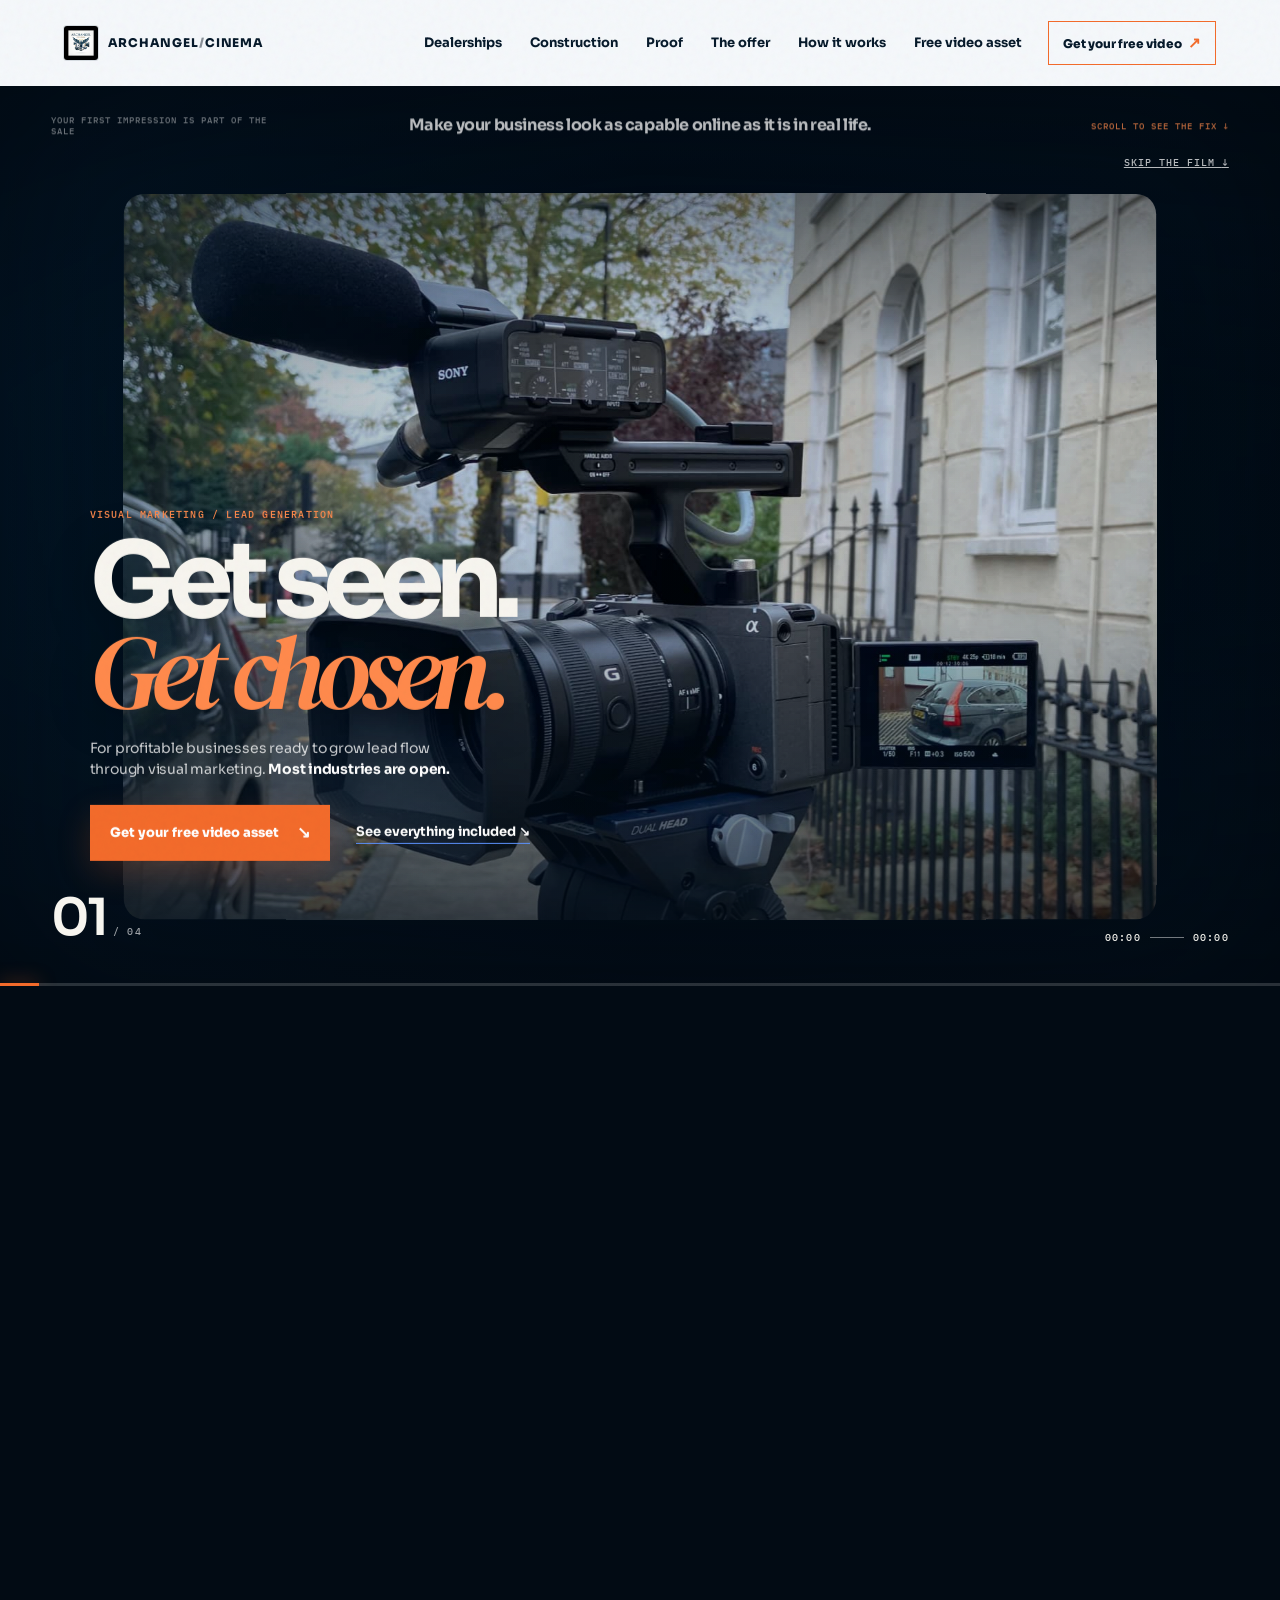
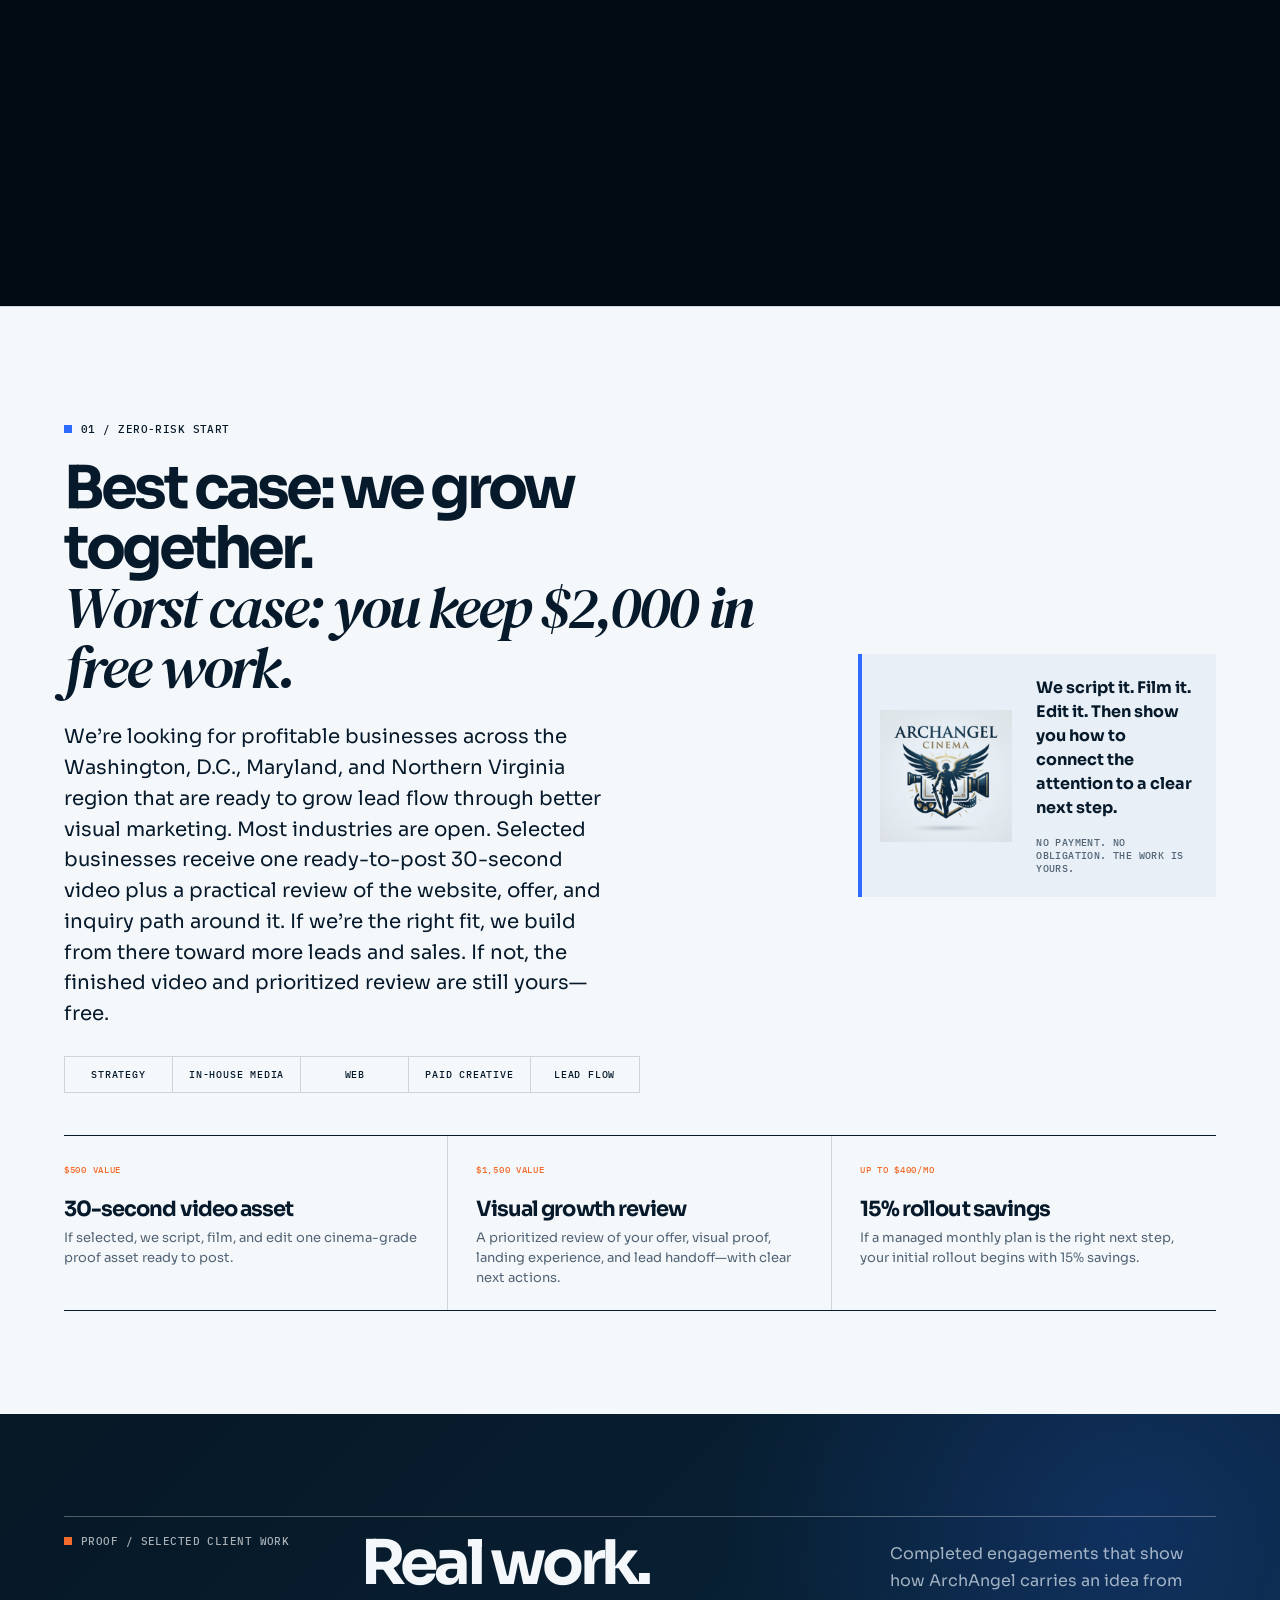
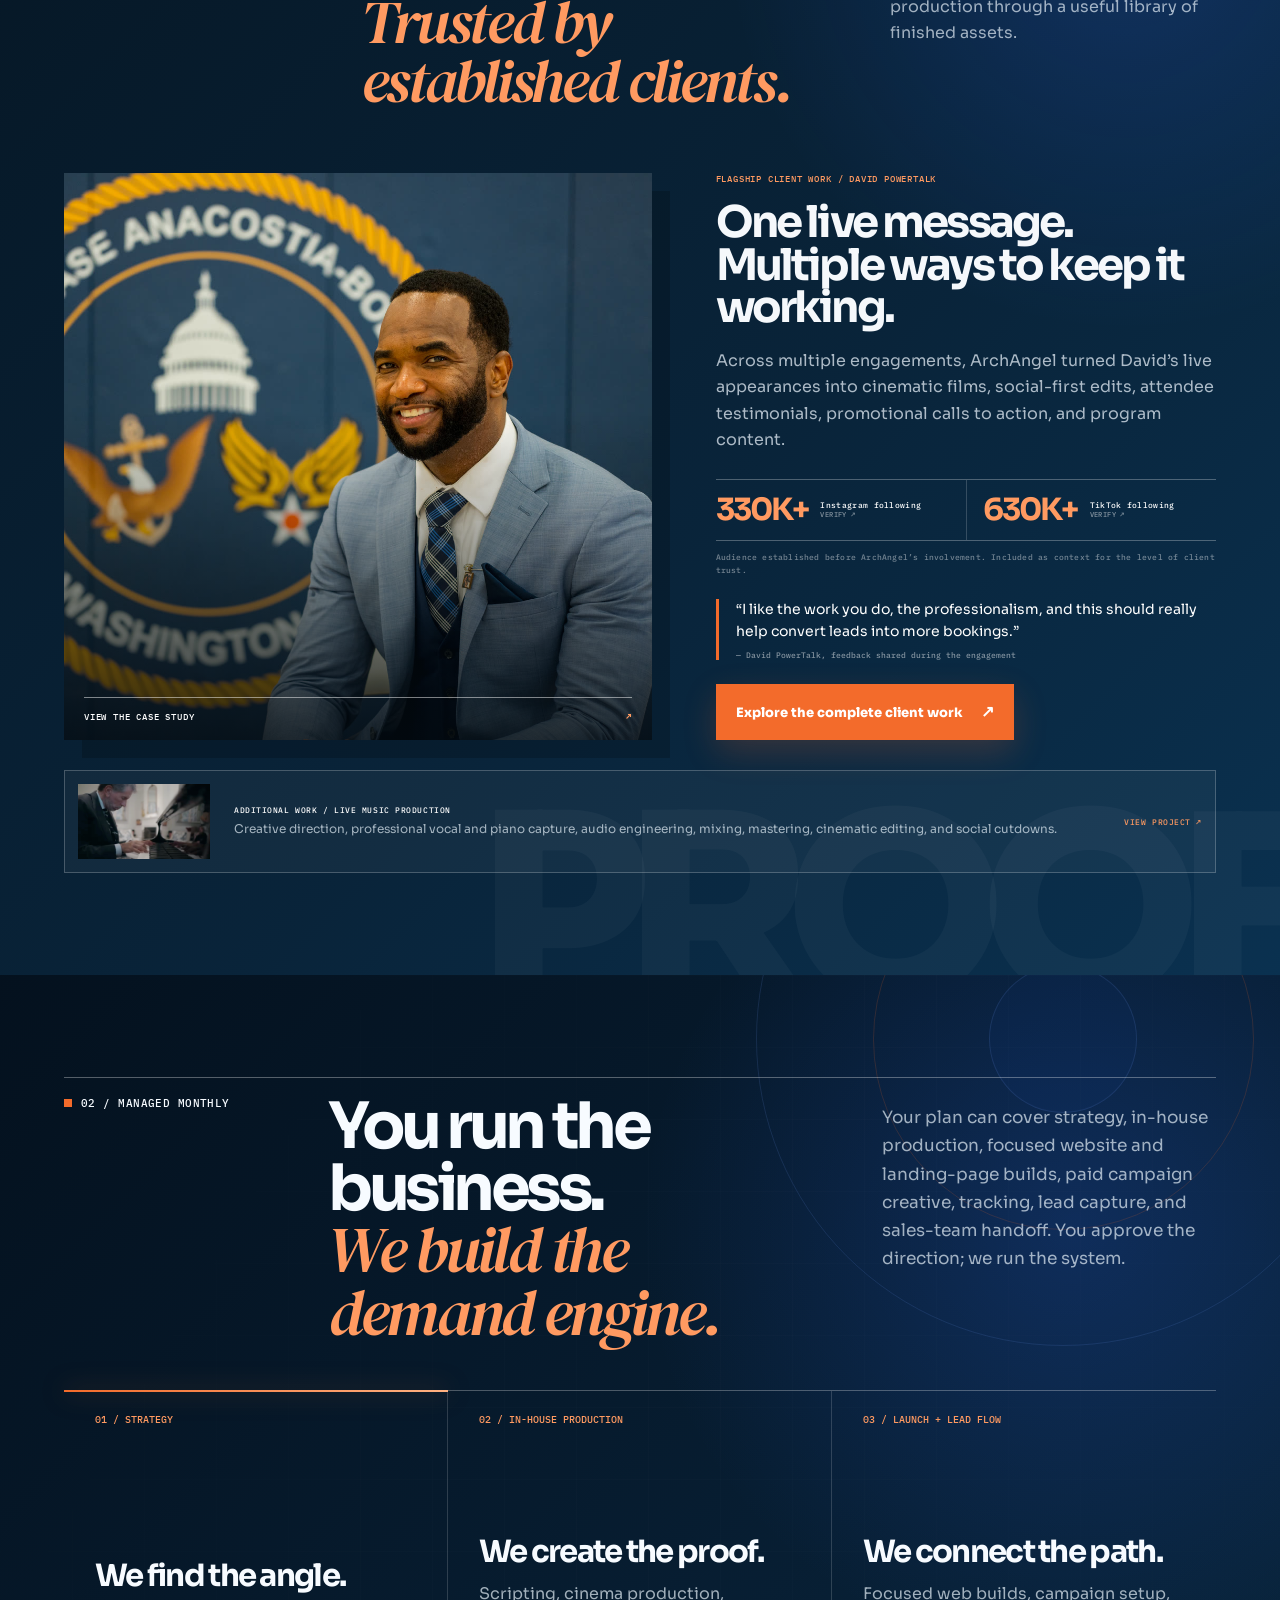
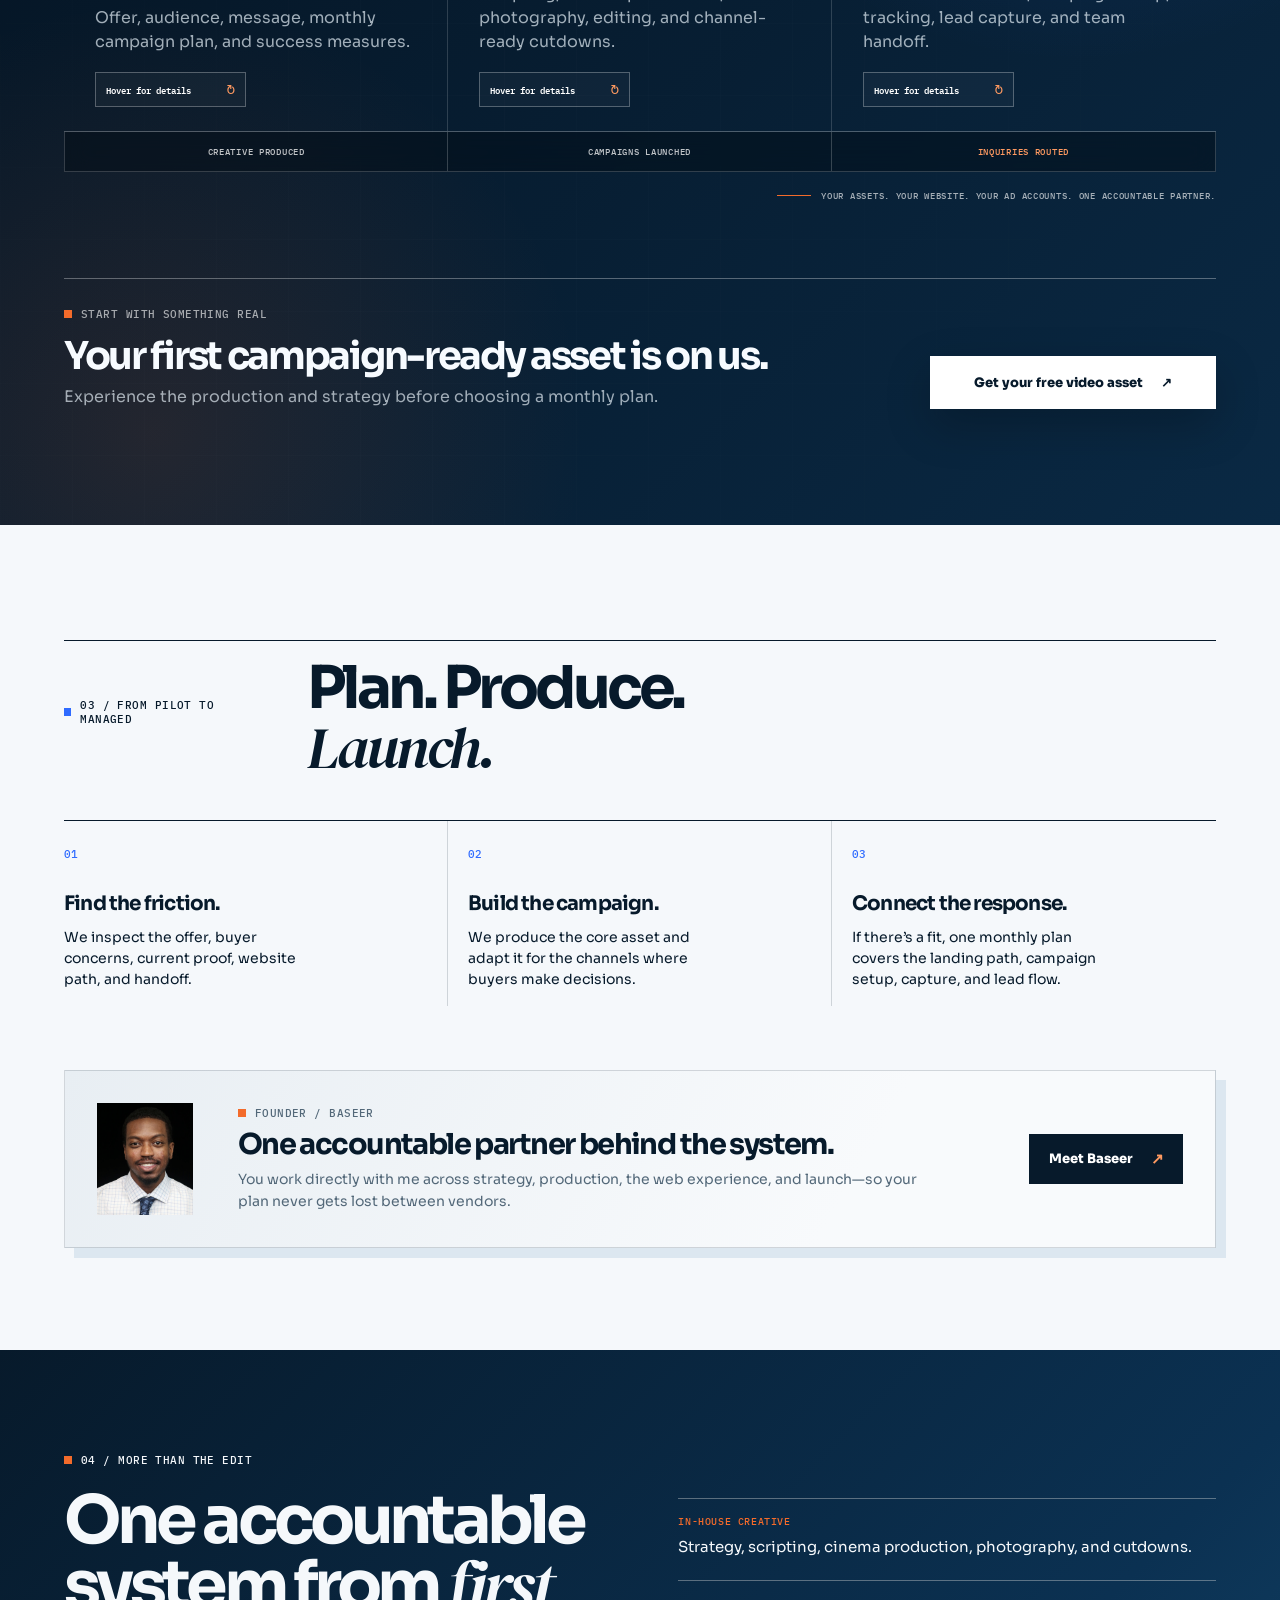
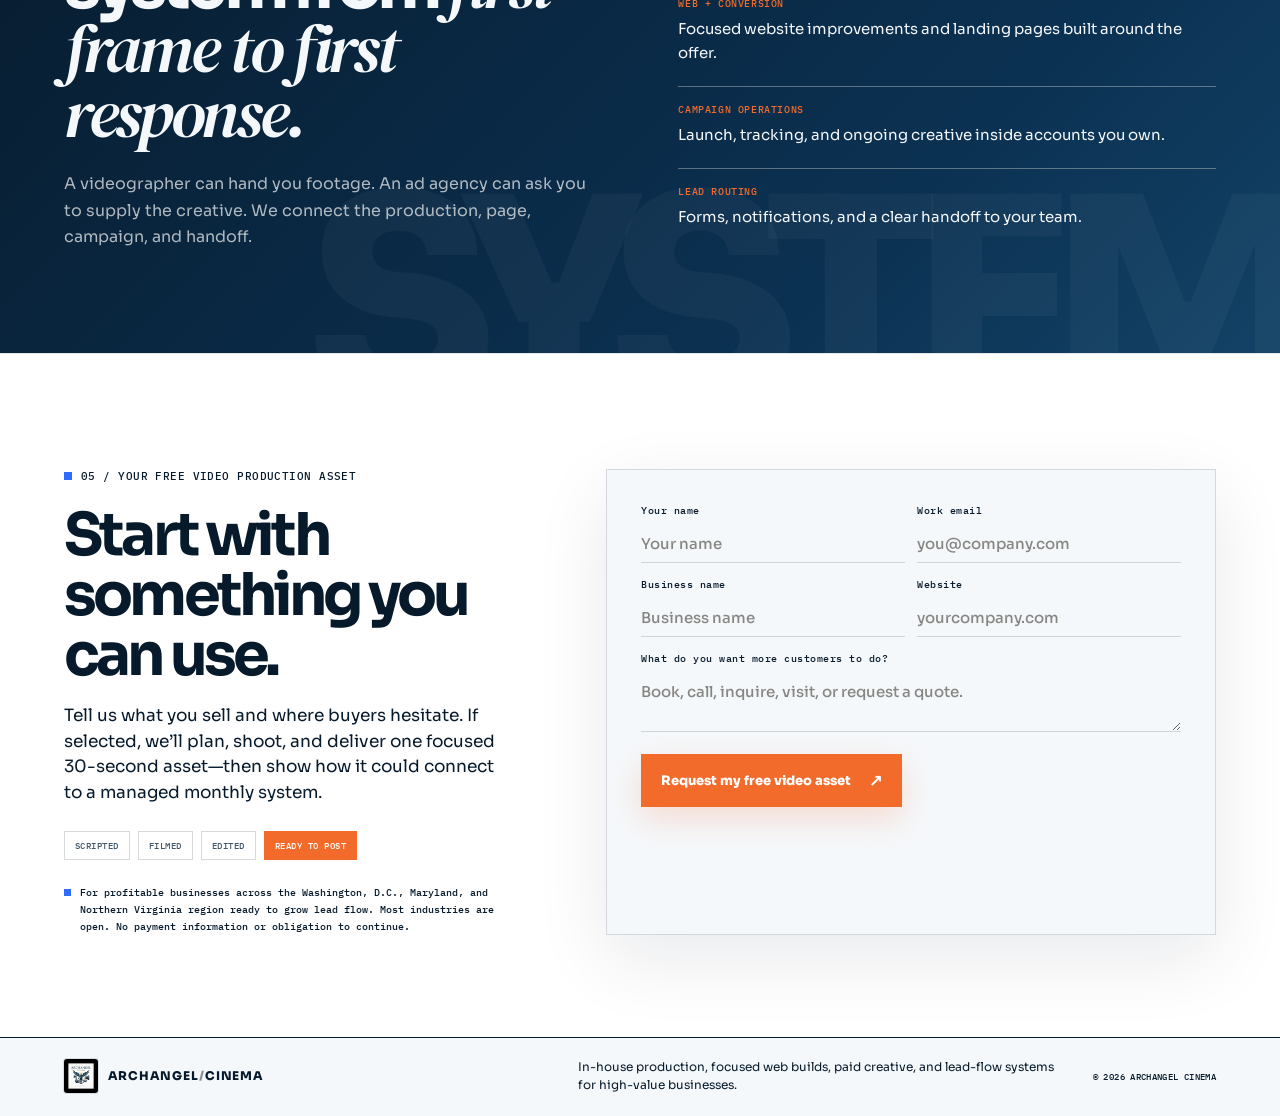
==== index.html @ 5402ab94 "Fix inquiry form URL handling and delivery" ====
<!doctype html>
<html lang="en">
<head>
  <meta charset="UTF-8" />
  <meta name="viewport" content="width=device-width, initial-scale=1.0" />
  <!-- Google tag (gtag.js) -->
  <script async src="https://www.googletagmanager.com/gtag/js?id=G-JGWJEMBYHK"></script>
  <script>
    window.dataLayer = window.dataLayer || [];
    function gtag(){dataLayer.push(arguments);}
    gtag('js', new Date());
    gtag('config', 'G-JGWJEMBYHK');
  </script>
  <meta name="description" content="Visual marketing systems for profitable businesses ready to grow lead flow: in-house production, focused web builds, paid creative, tracking, and handoff." />
  <meta name="theme-color" content="#0a0f18" />
  <title>ArchAngel Cinema — Visual Marketing & Lead Generation</title>
  <meta property="og:type" content="website" />
  <meta property="og:site_name" content="ArchAngel Cinema" />
  <meta property="og:title" content="ArchAngel Cinema — Visual Marketing &amp; Lead Generation" />
  <meta property="og:description" content="Visual marketing systems for profitable businesses ready to grow lead flow. Most industries are open." />
  <meta property="og:url" content="https://archangelcinema.com/" />
  <meta property="og:image" content="https://archangelcinema.com/assets/archangel-social-preview-v1.jpg" />
  <meta property="og:image:width" content="1200" />
  <meta property="og:image:height" content="630" />
  <meta property="og:image:alt" content="ArchAngel Cinema logo" />
  <meta name="twitter:card" content="summary_large_image" />
  <meta name="twitter:image" content="https://archangelcinema.com/assets/archangel-social-preview-v1.jpg" />
  <link rel="icon" type="image/png" href="assets/archangel-emblem-v2.png" />
  <link rel="preload" href="assets/fx30-poster.jpg" as="image" />
  <link rel="preconnect" href="https://fonts.googleapis.com" />
  <link rel="preconnect" href="https://fonts.gstatic.com" crossorigin />
  <link href="https://fonts.googleapis.com/css2?family=DM+Serif+Display:ital@0;1&family=IBM+Plex+Mono:wght@400;500&family=Sora:wght@400;500;600;700;800&display=swap" rel="stylesheet" />
  <link rel="stylesheet" href="styles.css" />
  <link rel="stylesheet" href="motion.css" />
  <link rel="stylesheet" href="cinematic-scroll.css" />
</head>
<body>
  <div class="grain" aria-hidden="true"></div>
  <header class="site-header">
    <a href="#top" class="brand" aria-label="ArchAngel Cinema home"><img class="brand-logo" src="assets/archangel-emblem-v2.png" alt="" /><span>ARCHANGEL<span class="muted">/</span>CINEMA</span></a>
    <button class="menu-toggle" aria-label="Open menu" aria-expanded="false"><span></span><span></span></button>
    <nav class="site-nav" aria-label="Primary navigation"><a href="dealerships/">Dealerships</a><a href="contractors/">Construction</a><a href="proof/">Proof</a><a href="#offer">The offer</a><a href="#work">How it works</a><a href="#start">Free video asset</a></nav>
    <a class="nav-cta" href="#start">Get your free video <span>↗</span></a>
  </header>
  <a class="mobile-cta" href="#start">Get your free video asset <span>↗</span></a>

  <main id="top">
    <section id="reel" class="scroll-film" data-scroll-film data-stage="0" data-floating-cta-zone aria-label="ArchAngel Cinema film sequence">
      <div class="film-sticky">
        <div class="film-media" aria-hidden="true">
          <img class="film-poster" src="assets/fx30-poster.jpg" alt="" />
          <video class="film-video" data-scroll-video muted playsinline preload="auto" poster="assets/fx30-poster.jpg">
              <source src="assets/fx30-scroll-scrub-v3.mp4" type="video/mp4" />
              <source src="assets/fx30-scroll.mp4" type="video/mp4" />
          </video>
        </div>
        <div class="film-grade" aria-hidden="true"></div>
        <div class="film-vignette" aria-hidden="true"></div>
        <div class="film-ui" aria-hidden="true">
          <div class="film-time"><b data-film-time>00:00</b><i></i><b data-film-duration>00:00</b></div>
          <div class="film-index"><b data-film-number>01</b><span>/ 04</span></div>
        </div>
        <div class="film-problem" aria-hidden="true">
          <span>YOUR FIRST IMPRESSION IS PART OF THE SALE</span>
          <strong>Make your business look as capable online as it is in real life.</strong>
          <i>SCROLL TO SEE THE FIX ↓</i>
        </div>
        <div class="film-copy-wrap">
          <article class="film-copy film-copy-opening">
            <p>VISUAL MARKETING / LEAD GENERATION</p>
            <h1>Get seen.<br /><em>Get chosen.</em></h1>
            <div class="film-detail film-qualifier">For profitable businesses ready to grow lead flow through visual marketing. <strong>Most industries are open.</strong></div>
            <div class="film-actions"><a class="button button-primary" href="#start">Get your free video asset <span>↘</span></a><a class="text-link" href="#offer">See everything included <span>↘</span></a></div>
          </article>
          <article class="film-copy">
            <p>02 / EARN ATTENTION</p>
            <h2>Give serious buyers a reason to raise their hand.</h2>
            <div class="film-detail">We pair in-house production with the offer, campaign, and landing path—so every asset points to a clear next step.</div>
          </article>
          <article class="film-copy">
            <p>03 / BUILD THE SYSTEM</p>
            <h2>Your entire visual growth engine. Done for you.</h2>
            <div class="film-detail">Strategy, in-house production, focused web builds, paid campaign creative, tracking, lead capture, and sales handoff—managed by one partner.</div>
          </article>
          <article class="film-copy">
            <p>04 / DRIVE RESPONSE</p>
            <h2>Every asset has a job.</h2>
            <div class="film-detail">Stop the scroll. Answer a concern. Earn the click. Make the next step obvious.</div>
            <div class="film-actions"><a class="button button-primary" href="#start">Get your free video asset <span>↘</span></a><a class="text-link" href="#offer">See the complete package <span>↘</span></a></div>
          </article>
        </div>
        <div class="film-progress" aria-hidden="true"><span></span></div>
        <a class="film-skip" href="#offer">Skip the film <span>↓</span></a>
      </div>
    </section>

    <section id="offer" class="manifesto section-shell scroll-reveal">
      <p class="eyebrow"><span></span> 01 / ZERO-RISK START</p>
      <div class="manifesto-grid"><div><h2>Best case: we grow together.<br /><em>Worst case: you keep $2,000 in free work.</em></h2><p class="hero-intro">We’re looking for profitable businesses across the Washington, D.C., Maryland, and Northern Virginia region that are ready to grow lead flow through better visual marketing. Most industries are open. Selected businesses receive one ready-to-post 30-second video plus a practical review of the website, offer, and inquiry path around it. If we’re the right fit, we build from there toward more leads and sales. If not, the finished video and prioritized review are still yours—free.</p><div class="scope-strip" aria-label="ArchAngel capabilities"><span>Strategy</span><span>In-house media</span><span>Web</span><span>Paid creative</span><span>Lead flow</span></div></div><div class="manifesto-note brand-seal"><img src="assets/archangel-logo.png" alt="ArchAngel Cinema" /><div><p><strong>We script it. Film it. Edit it. Then show you how to connect the attention to a clear next step.</strong></p><p class="mono">NO PAYMENT. NO OBLIGATION. THE WORK IS YOURS.</p></div></div></div>
      <div class="offer-grid"><article><b>$500 VALUE</b><h3>30-second video asset</h3><p>If selected, we script, film, and edit one cinema-grade proof asset ready to post.</p></article><article><b>$1,500 VALUE</b><h3>Visual growth review</h3><p>A prioritized review of your offer, visual proof, landing experience, and lead handoff—with clear next actions.</p></article><article><b>UP TO $400/MO</b><h3>15% rollout savings</h3><p>If a managed monthly plan is the right next step, your initial rollout begins with 15% savings.</p></article></div>
    </section>

    <section id="selected-work" class="client-proof" aria-labelledby="client-proof-title" data-floating-cta-zone>
      <div class="client-proof-inner section-shell">
        <div class="client-proof-heading scroll-reveal">
          <p class="eyebrow"><span></span> PROOF / SELECTED CLIENT WORK</p>
          <h2 id="client-proof-title">Real work.<br /><em>Trusted by established clients.</em></h2>
          <p>Completed engagements that show how ArchAngel carries an idea from production through a useful library of finished assets.</p>
        </div>
        <div class="client-proof-feature scroll-reveal">
          <a class="client-proof-media" href="proof/#david" aria-label="View the David PowerTalk case study">
            <img src="assets/proof/david-powertalk-command-v3.jpg" alt="David PowerTalk photographed by ArchAngel at Joint Base Anacostia-Bolling" loading="lazy" width="1440" height="1080" />
            <span>VIEW THE CASE STUDY <b>↗</b></span>
          </a>
          <div class="client-proof-copy">
            <p class="client-proof-kicker">FLAGSHIP CLIENT WORK / DAVID POWERTALK</p>
            <h3>One live message.<br />Multiple ways to keep it working.</h3>
            <p>Across multiple engagements, ArchAngel turned David’s live appearances into cinematic films, social-first edits, attendee testimonials, promotional calls to action, and program content.</p>
            <div class="client-proof-stats" aria-label="David PowerTalk social following">
              <a href="https://www.instagram.com/davidpowertalk/" target="_blank" rel="noopener noreferrer" data-social-proof="instagram" aria-label="Verify David PowerTalk's 330 thousand plus Instagram following">
                <strong>330K+</strong><span>Instagram following</span><em>VERIFY ↗</em>
              </a>
              <a href="https://www.tiktok.com/@davidpowertalk" target="_blank" rel="noopener noreferrer" data-social-proof="tiktok" aria-label="Verify David PowerTalk's 630 thousand plus TikTok following">
                <strong>630K+</strong><span>TikTok following</span><em>VERIFY ↗</em>
              </a>
            </div>
            <p class="client-proof-disclaimer">Audience established before ArchAngel’s involvement. Included as context for the level of client trust.</p>
            <blockquote><p>“I like the work you do, the professionalism, and this should really help convert leads into more bookings.”</p><cite>— David PowerTalk, feedback shared during the engagement</cite></blockquote>
            <a class="button button-primary client-proof-button" href="proof/" data-proof-link>Explore the complete client work <span>↗</span></a>
          </div>
        </div>
        <a class="client-proof-secondary scroll-reveal" href="proof/#celeste" aria-label="View the Celeste live music production case study">
          <img src="assets/proof/celeste-performance-poster.jpg" alt="Pianist performing during Celeste's live production" loading="lazy" width="1200" height="675" />
          <span><b>ADDITIONAL WORK / LIVE MUSIC PRODUCTION</b> Creative direction, professional vocal and piano capture, audio engineering, mixing, mastering, cinematic editing, and social cutdowns.</span>
          <em>VIEW PROJECT ↗</em>
        </a>
      </div>
    </section>

    <section id="managed" class="managed-band" data-floating-cta-zone>
      <div class="managed-orbit" data-parallax=".025" aria-hidden="true"><span></span><span></span><span></span></div>
      <div class="managed section-shell">
        <div class="managed-heading scroll-reveal"><p class="eyebrow"><span></span> 02 / MANAGED MONTHLY</p><h2>You run the business.<br /><em>We build the demand engine.</em></h2><p>Your plan can cover strategy, in-house production, focused website and landing-page builds, paid campaign creative, tracking, lead capture, and sales-team handoff. You approve the direction; we run the system.</p></div>
        <div class="managed-grid scroll-reveal" aria-label="Managed monthly service areas">
          <article class="managed-card" data-flip-card>
            <div class="managed-card-inner">
              <div class="managed-card-face managed-card-front" aria-hidden="false"><span>01 / STRATEGY</span><h3>We find the angle.</h3><p>Offer, audience, message, monthly campaign plan, and success measures.</p><button class="managed-card-toggle" type="button" aria-expanded="false" aria-controls="managed-strategy-details">Explore the details <span aria-hidden="true">↻</span></button></div>
              <div id="managed-strategy-details" class="managed-card-face managed-card-back" aria-hidden="true" inert><span>WHAT THIS INCLUDES</span><h3>A campaign built around one business outcome.</h3><ul><li>Clarify the offer and ideal buyer</li><li>Find the objections slowing the sale</li><li>Map the message, channels, and 30-day plan</li></ul><p class="managed-card-outcome">SUCCESS = CALLS, FORMS, OR APPOINTMENTS</p><button class="managed-card-toggle managed-card-close" type="button">Back to summary <span aria-hidden="true">↺</span></button></div>
            </div>
          </article>
          <article class="managed-card" data-flip-card>
            <div class="managed-card-inner">
              <div class="managed-card-face managed-card-front" aria-hidden="false"><span>02 / IN-HOUSE PRODUCTION</span><h3>We create the proof.</h3><p>Scripting, cinema production, photography, editing, and channel-ready cutdowns.</p><button class="managed-card-toggle" type="button" aria-expanded="false" aria-controls="managed-production-details">Explore the details <span aria-hidden="true">↻</span></button></div>
              <div id="managed-production-details" class="managed-card-face managed-card-back" aria-hidden="true" inert><span>WHAT THIS INCLUDES</span><h3>One shoot becomes a library of usable proof.</h3><ul><li>Campaign concept and scripts</li><li>On-location video and photography</li><li>Hero asset, ads, vertical cutdowns, and stills</li></ul><p class="managed-card-outcome">BUILT IN-HOUSE. READY FOR THE CHANNEL.</p><button class="managed-card-toggle managed-card-close" type="button">Back to summary <span aria-hidden="true">↺</span></button></div>
            </div>
          </article>
          <article class="managed-card" data-flip-card>
            <div class="managed-card-inner">
              <div class="managed-card-face managed-card-front" aria-hidden="false"><span>03 / LAUNCH + LEAD FLOW</span><h3>We connect the path.</h3><p>Focused web builds, campaign setup, tracking, lead capture, and team handoff.</p><button class="managed-card-toggle" type="button" aria-expanded="false" aria-controls="managed-lead-flow-details">Explore the details <span aria-hidden="true">↻</span></button></div>
              <div id="managed-lead-flow-details" class="managed-card-face managed-card-back" aria-hidden="true" inert><span>WHAT THIS INCLUDES</span><h3>Every asset points somewhere useful.</h3><ul><li>Focused page or website improvements</li><li>Campaign setup, tracking, and lead capture</li><li>Notifications and a clear handoff to your team</li></ul><p class="managed-card-outcome">FROM FIRST VIEW TO FIRST RESPONSE.</p><button class="managed-card-toggle managed-card-close" type="button">Back to summary <span aria-hidden="true">↺</span></button></div>
            </div>
          </article>
        </div>
        <div class="managed-outcomes scroll-reveal"><p>CREATIVE PRODUCED</p><p>CAMPAIGNS LAUNCHED</p><p>INQUIRIES ROUTED</p></div>
        <p class="managed-ownership scroll-reveal">YOUR ASSETS. YOUR WEBSITE. YOUR AD ACCOUNTS. ONE ACCOUNTABLE PARTNER.</p>
        <div class="managed-cta scroll-reveal"><div><p class="eyebrow"><span></span> START WITH SOMETHING REAL</p><h3>Your first campaign-ready asset is on us.</h3><p>Experience the production and strategy before choosing a monthly plan.</p></div><a class="button button-inverse" href="#start">Get your free video asset <span>↗</span></a></div>
      </div>
    </section>

    <section id="work" class="method section-shell">
      <div class="method-top"><p class="eyebrow"><span></span> 03 / FROM PILOT TO MANAGED</p><h2>Plan. Produce.<br /><em>Launch.</em></h2></div>
      <div class="method-steps"><article><span>01</span><h3>Find the friction.</h3><p>We inspect the offer, buyer concerns, current proof, website path, and handoff.</p></article><article><span>02</span><h3>Build the campaign.</h3><p>We produce the core asset and adapt it for the channels where buyers make decisions.</p></article><article><span>03</span><h3>Connect the response.</h3><p>If there’s a fit, one monthly plan covers the landing path, campaign setup, capture, and lead flow.</p></article></div>
      <aside class="method-founder scroll-reveal" aria-labelledby="method-founder-title">
        <img src="assets/baseer-portrait-v1.jpg" alt="Baseer, founder of ArchAngel Cinema" width="1200" height="1500" loading="lazy" />
        <div><p class="eyebrow"><span></span> FOUNDER / BASEER</p><h3 id="method-founder-title">One accountable partner behind the system.</h3><p>You work directly with me across strategy, production, the web experience, and launch—so your plan never gets lost between vendors.</p></div>
        <a class="button method-founder-link" href="about/" data-about-link>Meet Baseer <span>↗</span></a>
      </aside>
    </section>

    <section class="proof-wall"><div class="proof-wall-inner section-shell"><div class="proof-copy"><p class="eyebrow"><span></span> 04 / MORE THAN THE EDIT</p><h2>One accountable system from <em>first frame to first response.</em></h2><p>A videographer can hand you footage. An ad agency can ask you to supply the creative. We connect the production, page, campaign, and handoff.</p></div><div class="proof-lines"><p><b>IN-HOUSE CREATIVE</b> Strategy, scripting, cinema production, photography, and cutdowns.</p><p><b>WEB + CONVERSION</b> Focused website improvements and landing pages built around the offer.</p><p><b>CAMPAIGN OPERATIONS</b> Launch, tracking, and ongoing creative inside accounts you own.</p><p><b>LEAD ROUTING</b> Forms, notifications, and a clear handoff to your team.</p></div></div></section>

    <section id="start" class="contact-band" data-floating-cta-zone>
      <div class="contact section-shell scroll-reveal">
        <div class="contact-intro"><p class="eyebrow"><span></span> 05 / YOUR FREE VIDEO PRODUCTION ASSET</p><h2>Start with something you can use.</h2><p>Tell us what you sell and where buyers hesitate. If selected, we’ll plan, shoot, and deliver one focused 30-second asset—then show how it could connect to a managed monthly system.</p><div class="contact-assurances"><span>Scripted</span><span>Filmed</span><span>Edited</span><span>Ready to post</span></div><div class="contact-note"><span></span> For profitable businesses across the Washington, D.C., Maryland, and Northern Virginia region ready to grow lead flow. Most industries are open. No payment information or obligation to continue.</div></div>
        <form id="inquiry-form" class="inquiry-form" action="https://formspree.io/f/maqrwpqr" method="POST" novalidate>
          <input type="hidden" id="vertical" name="vertical" value="General" />
          <div class="form-row"><label class="form-field"><span>Your name</span><input id="name" name="name" autocomplete="name" required placeholder="Your name" /></label><label class="form-field"><span>Work email</span><input id="email" name="email" type="email" autocomplete="email" required placeholder="you@company.com" /></label></div>
          <div class="form-row"><label class="form-field"><span>Business name</span><input id="company" name="company" autocomplete="organization" required placeholder="Business name" /></label><label class="form-field"><span>Website</span><input id="url" name="url" type="text" inputmode="url" autocomplete="url" autocapitalize="none" spellcheck="false" placeholder="yourcompany.com" /></label></div>
          <input class="form-honeypot" type="text" name="_gotcha" tabindex="-1" autocomplete="off" aria-hidden="true" />
          <label class="form-field"><span>What do you want more customers to do?</span><textarea id="message" name="message" required rows="2" placeholder="Book, call, inquire, visit, or request a quote."></textarea></label>
          <div class="form-submit-row"><button class="button button-primary" type="submit">Request my free video asset <span>↗</span></button><p id="form-status" aria-live="polite"></p></div>
        </form>
      </div>
    </section>
  </main>

  <footer class="site-footer section-shell"><a href="#top" class="brand"><img class="brand-logo" src="assets/archangel-emblem-v2.png" alt="" /><span>ARCHANGEL<span class="muted">/</span>CINEMA</span></a><div class="footer-summary"><p>In-house production, focused web builds, paid creative, and lead-flow systems for high-value businesses.</p></div><p class="mono">© <span id="year"></span> ARCHANGEL CINEMA</p></footer>
  <script src="main.js?v=20260712-forms1"></script>
</body>
</html>
---- styles.css ----
:root{--ink:#0a0f18;--ink-soft:#131b28;--paper:#f4f1eb;--paper-deep:#e7e2d8;--line:rgba(10,15,24,.16);--blue:#5395ff;--gold:#e7b85e;--lime:#c5e784;--mono:"DM Mono",monospace;--sans:"Manrope",Arial,sans-serif}*{box-sizing:border-box}html{scroll-behavior:smooth}body{margin:0;background:var(--paper);color:var(--ink);font-family:var(--sans);font-size:16px;line-height:1.5}.grain{pointer-events:none;position:fixed;z-index:20;inset:0;opacity:.065;background-image:url("data:image/svg+xml,%3Csvg viewBox='0 0 180 180' xmlns='http://www.w3.org/2000/svg'%3E%3Cfilter id='n'%3E%3CfeTurbulence type='fractalNoise' baseFrequency='.8' numOctaves='3' stitchTiles='stitch'/%3E%3C/filter%3E%3Crect width='100%25' height='100%25' filter='url(%23n)' opacity='.7'/%3E%3C/svg%3E");mix-blend-mode:multiply}.section-shell{max-width:1440px;margin:0 auto;padding-left:clamp(24px,5vw,80px);padding-right:clamp(24px,5vw,80px)}.site-header{height:86px;display:flex;align-items:center;gap:26px;max-width:1440px;margin:auto;padding:0 clamp(24px,5vw,80px);position:relative;z-index:10}.brand{display:inline-flex;align-items:center;gap:10px;text-decoration:none;color:var(--ink);font-size:12px;letter-spacing:.08em;font-weight:800}.brand-mark{width:27px;height:22px;display:flex;gap:3px;align-items:flex-end}.brand-mark i{display:block;background:var(--ink);width:6px}.brand-mark i:nth-child(1){height:9px}.brand-mark i:nth-child(2){height:22px}.brand-mark i:nth-child(3){height:14px}.muted{color:#8b9198}.site-nav{display:flex;gap:28px;margin-left:auto}.site-nav a,.text-link{color:var(--ink);font-size:13px;text-decoration:none;font-weight:700}.site-nav a:hover,.text-link:hover{color:var(--blue)}.nav-cta{padding:10px 14px;border:1px solid var(--ink);text-decoration:none;color:var(--ink);font-size:12px;font-weight:800;white-space:nowrap}.nav-cta span{color:var(--blue);font-size:15px;margin-left:4px}.menu-toggle{display:none}.hero{min-height:calc(100vh - 86px);padding-top:clamp(45px,8vh,100px);padding-bottom:34px;display:grid;grid-template-columns:1.1fr .9fr;grid-template-rows:auto 1fr auto;column-gap:48px;position:relative}.hero-copy{position:relative;z-index:3}.eyebrow{font:500 11px var(--mono);letter-spacing:.04em;margin:0 0 22px;display:flex;align-items:center;gap:9px}.eyebrow span{width:8px;height:8px;background:var(--blue);display:inline-block}.hero h1{font-size:clamp(55px,7.2vw,112px);letter-spacing:-.075em;line-height:.91;margin:0;max-width:750px}.hero em,h2 em,h3 em{font-family:Georgia,serif;font-weight:400;letter-spacing:-.05em}.hero-intro{font-size:clamp(17px,1.55vw,21px);line-height:1.55;max-width:545px;margin:34px 0}.hero-actions{display:flex;align-items:center;gap:26px}.button{border:0;font-family:var(--sans);font-weight:800;font-size:13px;cursor:pointer;text-decoration:none;display:inline-flex;align-items:center;justify-content:center;gap:18px}.button-primary{background:var(--ink);color:var(--paper);padding:16px 20px;transition:transform .2s,background .2s}.button-primary:hover{background:var(--blue);transform:translateY(-2px)}.button-primary span{font-size:16px}.text-link{border-bottom:1px solid var(--ink);padding-bottom:2px}.hero-stage{align-self:center;justify-self:end;width:min(100%,540px);height:clamp(420px,58vw,620px);background:var(--ink);color:var(--paper);padding:17px;position:relative;overflow:hidden;box-shadow:14px 14px 0 var(--paper-deep)}.stage-topline,.stage-bottomline{font:500 10px var(--mono);letter-spacing:.07em;display:flex;justify-content:space-between;position:relative;z-index:2}.stage-image{position:absolute;inset:54px 17px 58px;overflow:hidden}.stage-image:after{content:"";position:absolute;inset:0;background:linear-gradient(110deg,rgba(7,15,28,.45),transparent 45%)}.stage-image img{width:100%;height:100%;object-fit:cover;object-position:65% center;filter:saturate(.75) contrast(1.08)}.stage-bottomline{position:absolute;left:17px;right:17px;bottom:18px;align-items:center}.sound-button{border:0;background:transparent;color:var(--paper);font:500 10px var(--mono);letter-spacing:.07em;padding:0;cursor:pointer}.sound-button span{display:inline-block;width:7px;height:7px;border:1px solid var(--blue);margin-right:5px}.sound-button.playing span{background:var(--blue)}.stage-orbit{position:absolute;border:1px solid rgba(83,149,255,.55);border-radius:50%;pointer-events:none}.orbit-one{width:290px;height:290px;right:-120px;top:-80px}.orbit-two{width:130px;height:130px;right:-40px;top:0}.hero-foot{grid-column:1/-1;display:flex;gap:clamp(20px,8vw,130px);padding-top:50px}.hero-foot div{display:flex;align-items:baseline;gap:10px}.hero-foot b{font-size:24px;letter-spacing:-.06em}.hero-foot span,.mono{font:500 10px var(--mono);letter-spacing:.04em}.manifesto{padding-top:clamp(110px,15vw,220px);padding-bottom:clamp(110px,14vw,190px);border-top:1px solid var(--line)}.manifesto-grid{display:grid;grid-template-columns:1.35fr .65fr;gap:60px;align-items:end}.manifesto h2,.method h2,.contact h2{font-size:clamp(35px,4.6vw,67px);line-height:1.02;letter-spacing:-.065em;margin:0}.manifesto-note{border-left:1px solid var(--ink);padding-left:24px;font-size:16px}.manifesto-note p:first-child{margin-top:0}.manifesto-note .mono{margin:30px 0 0;color:#62666c}.systems{padding-bottom:clamp(100px,12vw,180px)}.section-heading{display:flex;justify-content:space-between;align-items:end;border-top:1px solid var(--ink);padding-top:17px;margin-bottom:35px}.section-kicker{margin:0;max-width:370px;font-size:16px}.system-grid{display:grid;grid-template-columns:1fr 1fr;gap:16px}.system-card{min-height:660px;display:flex;flex-direction:column;position:relative;padding:20px;overflow:hidden}.dealership-card{background:#d7d2c8}.contractor-card{background:var(--ink);color:var(--paper)}.card-number{font:500 10px var(--mono);letter-spacing:.06em;position:relative;z-index:2}.inventory-image{height:285px;margin:24px -20px 0;overflow:hidden;filter:saturate(.55) contrast(1.06)}.inventory-image img{height:100%;width:100%;object-fit:cover;object-position:center}.card-content{padding-top:28px;position:relative;z-index:2}.card-content h3{font-size:clamp(34px,3.4vw,53px);letter-spacing:-.065em;line-height:.98;margin:0 0 18px}.card-content p{max-width:420px;margin:0;font-size:16px}.card-content ul{margin:28px 0;padding:0;list-style:none;font:500 10px var(--mono);letter-spacing:.02em}.card-content li{border-top:1px solid currentColor;padding:8px 0}.card-content li:before{content:"+";margin-right:8px;color:var(--blue)}.card-link{margin-top:auto;color:inherit;text-decoration:none;font-size:13px;font-weight:800;display:inline-block;border-bottom:1px solid currentColor;padding-bottom:4px}.card-link span{color:var(--blue);margin-left:8px}.contractor-art{height:285px;position:relative;margin:20px -20px 0;overflow:hidden;background:linear-gradient(125deg,#688a80 0%,#415855 55%,#212c34 56%,#212c34 100%)}.art-sun{position:absolute;border-radius:50%;width:160px;height:160px;background:#dce0bd;right:15%;top:17%;filter:blur(1px)}.art-plane{position:absolute;background:#172128;transform:skewY(-17deg)}.art-one{width:130%;height:90px;left:-20%;bottom:0}.art-two{width:110%;height:46px;left:5%;bottom:64px;background:#2b3e41}.art-three{width:44%;height:100%;right:0;bottom:-20px;background:#101a21;transform:skewY(0)}.art-label{position:absolute;bottom:22px;left:20px;font:500 10px var(--mono);letter-spacing:.08em;line-height:1.6;color:var(--paper)}.method{padding-bottom:clamp(100px,12vw,170px)}.method-top{border-top:1px solid var(--ink);padding-top:17px;display:grid;grid-template-columns:.35fr 1.65fr;gap:50px}.method-top .eyebrow{margin-top:10px}.method-steps{display:grid;grid-template-columns:repeat(4,1fr);border-top:1px solid var(--ink);margin-top:60px}.method-steps article{min-height:250px;padding:20px 20px 0;border-right:1px solid var(--line)}.method-steps article:first-child{padding-left:0}.method-steps article:last-child{border:0}.method-steps span{font:500 11px var(--mono);color:var(--blue)}.method-steps h3{font-size:20px;line-height:1.1;letter-spacing:-.04em;margin:45px 0 12px}.method-steps p{font-size:14px;margin:0;max-width:260px}.proof-wall{background:var(--ink);color:var(--paper);padding:clamp(80px,12vw,160px) 0}.proof-wall-inner{display:grid;grid-template-columns:1fr 1fr;gap:80px}.proof-wall h2{font-size:clamp(43px,5.2vw,74px);letter-spacing:-.07em;line-height:.96;margin:0}.proof-wall .eyebrow span{background:var(--lime)}.proof-lines{align-self:end}.proof-lines p{border-top:1px solid rgba(244,241,235,.35);margin:0;padding:16px 0 22px;font-size:15px;line-height:1.55}.proof-lines b{display:block;font:500 10px var(--mono);letter-spacing:.06em;color:var(--lime);margin-bottom:7px}.contact{padding-top:clamp(100px,14vw,180px);padding-bottom:clamp(95px,12vw,150px);display:grid;grid-template-columns:.85fr 1.15fr;gap:clamp(50px,9vw,160px)}.contact h2{margin:0 0 24px}.contact-intro>p:not(.eyebrow){font-size:17px;max-width:435px}.contact-note{font:500 10px var(--mono);line-height:1.7;display:flex;gap:9px;margin-top:35px}.contact-note span{display:block;width:7px;height:7px;background:var(--blue);margin-top:5px;flex:0 0 auto}.inquiry-form{border-top:1px solid var(--ink);padding-top:20px}.form-row{display:grid;grid-template-columns:1fr 1fr;gap:16px}.form-field{display:block;margin-bottom:20px}.form-field span,.form-field>label{font:500 10px var(--mono);letter-spacing:.05em;display:block;margin-bottom:8px}.form-field input,.form-field textarea{width:100%;border:0;border-radius:0;border-bottom:1px solid var(--line);background:transparent;padding:12px 0;color:var(--ink);font:600 15px var(--sans);outline:none;transition:border .2s}.form-field input:focus,.form-field textarea:focus{border-color:var(--blue)}.form-field input::placeholder,.form-field textarea::placeholder{color:#868682;font-weight:500}.form-field textarea{resize:vertical}.system-select>label{font:500 10px var(--mono);letter-spacing:.05em;display:block;margin-bottom:8px}.choice-grid{display:grid;grid-template-columns:1fr 1fr;gap:8px}.choice{background:transparent;padding:12px;border:1px solid var(--line);font:700 12px var(--sans);cursor:pointer;text-align:left}.choice.active{background:var(--ink);color:var(--paper);border-color:var(--ink)}.form-submit-row{display:flex;align-items:center;gap:18px;margin-top:12px}.form-submit-row p{font-size:12px;margin:0;color:#56606d}.form-submit-row p.error{color:#b64337}.site-footer{border-top:1px solid var(--ink);padding-top:20px;padding-bottom:30px;display:grid;grid-template-columns:1fr 1fr auto;align-items:center;gap:20px}.site-footer p{font-size:12px;margin:0}.site-footer .mono{font-size:9px}.reveal{opacity:0;transform:translateY(18px);animation:reveal .7s cubic-bezier(.22,.61,.36,1) forwards}.hero-stage.reveal{animation-delay:.12s}.hero-foot.reveal{animation-delay:.23s}@keyframes reveal{to{opacity:1;transform:translateY(0)}}@media(max-width:850px){.site-header{height:74px}.site-nav,.nav-cta{display:none}.menu-toggle{display:flex;margin-left:auto;background:transparent;border:0;width:32px;height:28px;padding:6px 0;justify-content:space-between;flex-direction:column;cursor:pointer}.menu-toggle span{display:block;background:var(--ink);height:1px;width:100%}.site-header.menu-open .site-nav{position:absolute;display:flex;flex-direction:column;gap:18px;top:64px;left:24px;right:24px;background:var(--paper);padding:24px;border:1px solid var(--ink)}.hero{min-height:auto;grid-template-columns:1fr;padding-top:38px;gap:55px}.hero-stage{justify-self:stretch;width:100%;height:min(120vw,560px)}.hero-foot{padding-top:0;gap:18px;justify-content:space-between}.hero-foot div{flex-direction:column;gap:0}.hero-foot span{font-size:8px}.manifesto-grid,.proof-wall-inner,.contact{grid-template-columns:1fr;gap:38px}.manifesto h2{font-size:clamp(38px,10vw,65px)}.system-grid{grid-template-columns:1fr}.method-top{grid-template-columns:1fr;gap:0}.method-top .eyebrow{margin:0 0 20px}.method-steps{grid-template-columns:1fr 1fr;margin-top:36px}.method-steps article{min-height:220px;padding:18px!important;border-bottom:1px solid var(--line)}.method-steps article:nth-child(2){border-right:0}.proof-wall{padding:80px 0}.site-footer{grid-template-columns:1fr;gap:12px}.form-row{grid-template-columns:1fr}.contact{padding-top:95px}.section-heading{display:block}.section-kicker{margin-top:8px}.hero h1{font-size:clamp(56px,15vw,90px)}}@media(max-width:460px){.hero-actions{align-items:flex-start;flex-direction:column;gap:18px}.hero-foot{display:grid;grid-template-columns:repeat(3,1fr);gap:10px}.hero-foot b{font-size:21px}.method-steps{grid-template-columns:1fr}.method-steps article{border-right:0}.choice-grid{grid-template-columns:1fr}.site-footer{padding-bottom:24px}}
/* ArchAngel conversion palette: trust-led blue with orange reserved for action. */
:root {
  --ink: #071a2b;
  --ink-soft: #0d2940;
  --paper: #f5f8fb;
  --paper-deep: #dce7f0;
  --line: rgba(7, 26, 43, .16);
  --blue: #2f6bff;
  --orange: #f36b2b;
  --gold: #f2a65a;
  --lime: #f36b2b;
  --mono: "IBM Plex Mono", monospace;
  --sans: "Sora", Arial, sans-serif;
}

.hero em, h2 em, h3 em,
.film-copy h1 em,
.detail-hero h1 em {
  font-family: "DM Serif Display", Georgia, serif;
  font-weight: 400;
}

.button-primary {
  background: var(--orange);
  color: #fff;
  box-shadow: 0 12px 34px rgba(243, 107, 43, .2);
}
.button-primary:hover { background: #d95018; }
.nav-cta { border-color: var(--orange); }
.nav-cta span, .card-link span { color: var(--orange); }

/* Visible form CTAs take turns making one restrained motion cue. */
.cta-motion-ready {
  position: relative;
  isolation: isolate;
  overflow: hidden;
  transform-origin: center;
}
.cta-motion-ready.is-cta-shuffling { will-change: transform, filter, box-shadow; }
.cta-motion-ready::after {
  content: "";
  position: absolute;
  z-index: 2;
  top: -70%;
  bottom: -70%;
  left: -48%;
  width: 28%;
  pointer-events: none;
  opacity: 0;
  background: linear-gradient(90deg, transparent, rgba(255,255,255,.58), transparent);
  transform: skewX(-18deg);
}
.cta-motion-ready.cta-bounce { animation: cta-bounce 1.12s cubic-bezier(.2,.82,.25,1); }
.cta-motion-ready.cta-tilt { animation: cta-tilt 1.12s cubic-bezier(.2,.82,.25,1); }
.cta-motion-ready.cta-pulse { animation: cta-pulse 1.18s cubic-bezier(.2,.82,.25,1); }
.cta-motion-ready.cta-glint { animation: cta-glint-button 1.18s ease; }
.cta-motion-ready.cta-glint::after { animation: cta-glint 1.15s ease; }
.cta-motion-ready.cta-orbit { animation: cta-orbit-nudge 1.1s cubic-bezier(.2,.82,.25,1); }
.cta-motion-ready.cta-orbit > span:last-child {
  display: inline-block;
  animation: cta-arrow-orbit 1s cubic-bezier(.2,.82,.25,1);
}

@keyframes cta-bounce {
  0%, 100% { transform: translate3d(0,0,0); }
  35% { transform: translate3d(0,-12px,0) scale(1.025); }
  58% { transform: translate3d(0,3px,0) scale(1.01); }
  76% { transform: translate3d(0,-3px,0); }
}
@keyframes cta-tilt {
  0%, 100% { transform: rotate(0) scale(1); }
  28% { transform: rotate(-2.2deg) scale(1.035); }
  55% { transform: rotate(1.8deg) scale(1.045); }
  78% { transform: rotate(-.7deg) scale(1.015); }
}
@keyframes cta-pulse {
  0%, 100% { transform: scale(1); filter: brightness(1); }
  45% { transform: scale(1.065); filter: brightness(1.14); box-shadow: 0 20px 48px rgba(243,107,43,.48); }
}
@keyframes cta-glint-button {
  0%, 100% { transform: translateZ(0); }
  48% { transform: translate3d(0,-4px,0) scale(1.025); }
}
@keyframes cta-glint {
  0% { left: -48%; opacity: 0; }
  18% { opacity: .8; }
  70% { opacity: .5; }
  100% { left: 120%; opacity: 0; }
}
@keyframes cta-orbit-nudge {
  0%, 100% { transform: translate3d(0,0,0); }
  42% { transform: translate3d(7px,0,0) scale(1.035); }
  70% { transform: translate3d(-2px,0,0); }
}
@keyframes cta-arrow-orbit {
  0% { transform: rotate(0) scale(1); }
  55% { transform: rotate(225deg) scale(1.2); }
  100% { transform: rotate(360deg) scale(1); }
}

@media (prefers-reduced-motion: reduce) {
  .cta-motion-ready,
  .cta-motion-ready::after,
  .cta-motion-ready > span { animation: none !important; }
}

.scope-strip {
  display: flex;
  width: fit-content;
  margin-top: 34px;
  border: 1px solid var(--line);
}
.scope-strip span {
  padding: 11px 16px;
  border-right: 1px solid var(--line);
  color: var(--ink);
  font: 500 10px var(--mono);
  letter-spacing: .08em;
  text-transform: uppercase;
}
.scope-strip span:last-child { border-right: 0; }

.brand-seal {
  display: grid;
  grid-template-columns: 132px 1fr;
  align-items: center;
  gap: 24px;
  padding: 22px;
  border-left: 0;
  background: #e8eff6;
  box-shadow: inset 4px 0 0 var(--blue);
}
.brand-seal img {
  width: 132px;
  mix-blend-mode: multiply;
}
.brand-seal p { margin: 0; }
.brand-seal .mono { margin-top: 16px; color: #526475; }

.method-steps { grid-template-columns: repeat(3, 1fr); }
.method-steps article { min-height: 215px; }
.method-steps h3 { margin-top: 38px; }

.proof-wall {
  background: linear-gradient(135deg, #071a2b 0%, #0b3152 72%, #124266 100%);
}
.proof-wall .eyebrow span { background-color: var(--orange); }
.proof-lines b { color: var(--orange); }

@media (max-width: 850px) {
  .brand-seal { grid-template-columns: 92px 1fr; }
  .brand-seal img { width: 92px; }
}

.brand-logo {
  width: 34px;
  height: 34px;
  object-fit: cover;
  flex: 0 0 auto;
  border-radius: 3px;
  box-shadow: 0 0 0 1px rgba(7,26,43,.12);
}
.detail-header .brand-logo { box-shadow: 0 0 0 1px rgba(255,255,255,.24); }

.offer-grid {
  display: grid;
  grid-template-columns: repeat(3, 1fr);
  margin-top: 42px;
  border-top: 1px solid var(--ink);
  border-bottom: 1px solid var(--ink);
}
.offer-grid article { padding: 20px 28px 22px; border-right: 1px solid var(--line); }
.offer-grid article:first-child { padding-left: 0; }
.offer-grid article:last-child { border-right: 0; }
.offer-grid b { color: var(--orange); font: 500 9px var(--mono); letter-spacing: .08em; }
.offer-grid h3 { margin: 18px 0 8px; font-size: 21px; line-height: 1.05; letter-spacing: -.045em; }
.offer-grid p { margin: 0; color: #526475; font-size: 13px; line-height: 1.55; }

.inquiry-form { width: 100%; max-width: 610px; justify-self: end; }
.inquiry-form { padding-top: 14px; }
.form-row { gap: 12px; }
.form-field { margin-bottom: 9px; }
.form-field input,
.form-field textarea { padding: 6px 0; }
.form-field textarea { line-height: 1.35; }
.form-submit-row { margin-top: 8px; }
.form-honeypot { position: absolute !important; left: -10000px !important; width: 1px !important; height: 1px !important; opacity: 0 !important; }

@media (max-width: 850px) {
  .offer-grid { grid-template-columns: 1fr; margin-top: 32px; }
  .offer-grid article,
  .offer-grid article:first-child { padding: 18px 0; border-right: 0; border-bottom: 1px solid var(--line); }
  .offer-grid article:last-child { border-bottom: 0; }
  .offer-grid h3 { margin-top: 10px; }
  .inquiry-form { max-width: none; justify-self: stretch; }
}

@media (max-width: 520px) {
  .scope-strip { width: 100%; }
  .scope-strip span { flex: 1; padding: 10px 8px; text-align: center; font-size: 8px; }
  .brand-seal { grid-template-columns: 1fr; }
  .brand-seal img { width: 112px; }
}

.mobile-cta {
  position: fixed;
  z-index: 30;
  right: clamp(20px, 3vw, 42px);
  bottom: clamp(20px, 3vw, 34px);
  display: flex;
  width: min(330px, calc(100vw - 40px));
  align-items: center;
  justify-content: space-between;
  padding: 15px 18px;
  background: var(--orange);
  color: #fff;
  box-shadow: 0 14px 40px rgba(7, 26, 43, .28);
  text-decoration: none;
  font-size: 12px;
  font-weight: 800;
  opacity: 0;
  visibility: hidden;
  pointer-events: none;
  transform: translate3d(0, 18px, 0);
  transition: opacity .25s ease, transform .38s cubic-bezier(.2,.82,.25,1), visibility .25s;
}
.mobile-cta.is-visible {
  opacity: 1;
  visibility: visible;
  pointer-events: auto;
  transform: translate3d(0, 0, 0);
}

.managed {
  padding-top: clamp(90px, 11vw, 150px);
  padding-bottom: clamp(100px, 13vw, 180px);
}
.managed-heading {
  display: grid;
  grid-template-columns: .45fr 1.1fr .75fr;
  gap: clamp(30px, 5vw, 80px);
  align-items: start;
  border-top: 1px solid var(--ink);
  padding-top: 18px;
}
.managed-heading h2 {
  margin: 0;
  font-size: clamp(40px, 5vw, 74px);
  line-height: .96;
  letter-spacing: -.07em;
}
.managed-heading > p:last-child {
  margin: 8px 0 0;
  color: #526475;
  font-size: 17px;
  line-height: 1.65;
}
.managed-grid {
  display: grid;
  grid-template-columns: repeat(3, 1fr);
  margin-top: 72px;
  border-top: 1px solid var(--ink);
  border-bottom: 1px solid var(--ink);
}
.managed-grid article {
  min-height: 290px;
  padding: 22px clamp(20px, 3vw, 42px) 30px;
  border-right: 1px solid var(--line);
  display: flex;
  flex-direction: column;
}
.managed-grid article:first-child { padding-left: 0; }
.managed-grid article:last-child { border-right: 0; }
.managed-grid span { color: var(--orange); font: 500 10px var(--mono); }
.managed-grid h3 {
  margin: auto 0 14px;
  max-width: 300px;
  font-size: clamp(25px, 2.4vw, 38px);
  line-height: 1;
  letter-spacing: -.055em;
}
.managed-grid p { margin: 0; max-width: 320px; color: #526475; }
.managed-outcomes {
  display: grid;
  grid-template-columns: repeat(3, 1fr);
  background: var(--ink);
  color: #fff;
}
.managed-outcomes p {
  margin: 0;
  padding: 14px 20px;
  border-right: 1px solid rgba(255,255,255,.2);
  color: #fff;
  font: 500 9px var(--mono);
  letter-spacing: .08em;
  text-align: center;
}
.managed-outcomes p:last-child { border-right: 0; color: #ff8a4c; }

@media (max-width: 850px) {
  .mobile-cta {
    right: 14px;
    bottom: 14px;
    left: 14px;
    width: auto;
  }
  .managed-heading { grid-template-columns: 1fr; gap: 14px; }
  .managed-heading .eyebrow { margin-bottom: 8px; }
  .managed-grid { grid-template-columns: 1fr; margin-top: 45px; }
  .managed-grid article,
  .managed-grid article:first-child { min-height: 190px; padding: 20px 0; border-right: 0; border-bottom: 1px solid var(--line); }
  .managed-grid article:last-child { border-bottom: 0; }
  .managed-grid h3 { margin-top: auto; }
  .method-steps { grid-template-columns: 1fr; }
  .method-steps article { border-right: 0; }
  .site-footer { padding-bottom: 88px; }
}

@media (max-width: 520px) {
  .managed-outcomes { grid-template-columns: 1fr; }
  .managed-outcomes p { border-right: 0; border-bottom: 1px solid rgba(255,255,255,.18); }
  .managed-outcomes p:last-child { border-bottom: 0; }
}

@media (min-width: 2200px) {
  .section-shell,
  .site-header { max-width: 1800px; }
  body { font-size: 18px; }
  .site-header { height: 110px; }
  .brand { font-size: 15px; }
  .site-nav { gap: 36px; }
  .site-nav a { font-size: 15px; }
  .nav-cta { padding: 14px 18px; font-size: 14px; }
}

/* Tighter editorial rhythm: premium spacing without empty-page drift. */
.manifesto {
  padding-top: clamp(76px, 9vw, 132px);
  padding-bottom: clamp(72px, 8vw, 118px);
}
.manifesto-grid { gap: clamp(30px, 4vw, 58px); align-items: center; }
.hero-intro { margin: 24px 0; }
.scope-strip { margin-top: 26px; }

.managed {
  padding-top: clamp(68px, 8vw, 112px);
  padding-bottom: clamp(76px, 9vw, 126px);
}
.managed-grid { margin-top: 46px; }
.managed-grid article { min-height: 230px; }

.method { padding-bottom: clamp(72px, 8vw, 118px); }
.method-steps { margin-top: 42px; }
.method-steps article { min-height: 185px; }
.method-steps h3 { margin-top: 28px; }

.proof-wall { padding: clamp(62px, 8vw, 106px) 0; }
.proof-wall-inner { gap: clamp(42px, 6vw, 78px); }

.contact {
  padding-top: clamp(72px, 9vw, 122px);
  padding-bottom: clamp(68px, 8vw, 108px);
  gap: clamp(40px, 7vw, 110px);
}
.contact h2 { margin-bottom: 18px; }
.contact-note { margin-top: 24px; }
.form-field { margin-bottom: 15px; }
.form-field input,
.form-field textarea { padding: 9px 0; }
.site-footer { padding-bottom: 22px; }

@media (max-width: 850px) {
  .manifesto { padding-top: 64px; padding-bottom: 62px; }
  .managed { padding-top: 58px; padding-bottom: 66px; }
  .managed-grid { margin-top: 34px; }
  .managed-grid article,
  .managed-grid article:first-child { min-height: 160px; }
  .method { padding-bottom: 68px; }
  .method-steps { margin-top: 30px; }
  .method-steps article { min-height: 165px; }
  .proof-wall { padding: 62px 0; }
  .contact { padding-top: 64px; padding-bottom: 68px; }
}

/* Homepage art direction: alternate bright editorial chapters with deep cinematic ones. */
.managed-band {
  position: relative;
  overflow: hidden;
  isolation: isolate;
  color: #f7fbff;
  background:
    radial-gradient(circle at 84% 22%, rgba(47, 107, 255, .2), transparent 31%),
    radial-gradient(circle at 12% 92%, rgba(243, 107, 43, .12), transparent 28%),
    linear-gradient(135deg, #04111e 0%, #071d31 52%, #0a2944 100%);
}
.managed-band::after {
  content: "";
  position: absolute;
  z-index: -1;
  inset: 0;
  opacity: .16;
  background-image:
    linear-gradient(rgba(255,255,255,.08) 1px, transparent 1px),
    linear-gradient(90deg, rgba(255,255,255,.08) 1px, transparent 1px);
  background-size: 72px 72px;
  mask-image: linear-gradient(120deg, transparent 6%, #000 48%, transparent 94%);
}
.managed {
  position: relative;
  z-index: 2;
  color: #f7fbff;
}
.managed-orbit {
  position: absolute;
  z-index: 1;
  top: -110px;
  right: -90px;
  width: min(48vw, 660px);
  aspect-ratio: 1;
  pointer-events: none;
  opacity: .5;
}
.managed-orbit span {
  position: absolute;
  inset: 0;
  border: 1px solid rgba(119, 163, 255, .28);
  border-radius: 50%;
}
.managed-orbit span:nth-child(2) { inset: 19%; border-color: rgba(243, 107, 43, .34); }
.managed-orbit span:nth-child(3) { inset: 38%; background: rgba(47, 107, 255, .08); }
.managed-heading {
  border-color: rgba(255,255,255,.32);
}
.managed-heading .eyebrow span { background: var(--orange); }
.managed-heading h2 em { color: #ff9a61; }
.managed-heading > p:last-child,
.managed-grid p { color: rgba(235,244,252,.68); }
.managed-grid {
  position: relative;
  border-color: rgba(255,255,255,.28);
}
.managed-grid::before {
  content: "";
  position: absolute;
  top: -1px;
  left: 0;
  width: 33.333%;
  height: 2px;
  background: linear-gradient(90deg, var(--orange), #ffb181);
  box-shadow: 0 0 24px rgba(243,107,43,.6);
}
.managed-grid article {
  position: relative;
  border-color: rgba(255,255,255,.16);
  transition: background .35s ease, transform .35s cubic-bezier(.22,.61,.36,1);
}
.managed-grid article:hover {
  background: rgba(255,255,255,.045);
  transform: translateY(-5px);
}
.managed-grid span { color: #ff9a61; }
.managed-outcomes {
  border: 1px solid rgba(255,255,255,.18);
  border-top: 0;
  background: rgba(1,10,18,.42);
  backdrop-filter: blur(12px);
}
.managed-outcomes p { color: rgba(255,255,255,.75); }
.managed-outcomes p:last-child { color: #ff9a61; }
.managed-cta {
  display: grid;
  grid-template-columns: 1fr auto;
  align-items: end;
  gap: clamp(30px, 6vw, 90px);
  margin-top: clamp(48px, 6vw, 78px);
  padding-top: 28px;
  border-top: 1px solid rgba(255,255,255,.32);
}
.managed-cta .eyebrow { margin-bottom: 16px; color: rgba(255,255,255,.62); }
.managed-cta .eyebrow span { background: var(--orange); }
.managed-cta h3 {
  margin: 0;
  font-size: clamp(27px, 3vw, 46px);
  line-height: 1;
  letter-spacing: -.06em;
}
.managed-cta div > p:last-child { margin: 10px 0 0; color: rgba(235,244,252,.66); }
.button-inverse {
  min-width: 286px;
  padding: 17px 21px;
  background: #fff;
  color: var(--ink);
  box-shadow: 0 16px 45px rgba(0,0,0,.22);
  transition: color .2s, background .2s, transform .2s;
}
.button-inverse:hover { color: #fff; background: var(--orange); transform: translateY(-2px); }

.method {
  padding-top: clamp(74px, 9vw, 126px);
}
.method-steps article {
  transition: background .25s ease, transform .25s ease;
}
.method-steps article:hover {
  background: #fff;
  transform: translateY(-4px);
}

.proof-wall {
  position: relative;
  overflow: hidden;
}
.proof-wall::after {
  content: "RESULT";
  position: absolute;
  right: -1.5vw;
  bottom: -5vw;
  color: rgba(255,255,255,.035);
  font-size: clamp(120px, 22vw, 420px);
  font-weight: 800;
  line-height: .8;
  letter-spacing: -.1em;
  pointer-events: none;
}
.proof-wall-inner { position: relative; z-index: 1; }

.contact-band {
  background: #fff;
  border-top: 1px solid rgba(7,26,43,.1);
}
.contact-assurances {
  display: flex;
  flex-wrap: wrap;
  gap: 8px;
  margin-top: 26px;
}
.contact-assurances span {
  padding: 8px 10px;
  border: 1px solid var(--line);
  color: #42576a;
  font: 500 9px var(--mono);
  letter-spacing: .055em;
  text-transform: uppercase;
}
.contact-assurances span:last-child {
  color: #fff;
  border-color: var(--orange);
  background: var(--orange);
}
.contact-band .inquiry-form {
  padding: clamp(22px, 3vw, 34px);
  border: 1px solid rgba(7,26,43,.14);
  background: #f5f8fb;
  box-shadow: 0 24px 70px rgba(7,26,43,.09);
}
.contact-band .form-field input,
.contact-band .form-field textarea { background: transparent; }

.scope-strip { flex-wrap: wrap; }
.scope-strip span { min-width: 108px; text-align: center; }
.managed-ownership {
  margin: 18px 0 0;
  color: rgba(255,255,255,.64);
  font: 500 9px var(--mono);
  letter-spacing: .08em;
  text-align: right;
}
.managed-ownership::before {
  content: "";
  display: inline-block;
  width: 34px;
  height: 1px;
  margin: 0 10px 3px 0;
  background: var(--orange);
}
.proof-copy > p:last-child {
  max-width: 560px;
  margin: 24px 0 0;
  color: rgba(255,255,255,.68);
  font-size: 16px;
  line-height: 1.65;
}
.proof-wall::after { content: "SYSTEM"; }

@media (max-width: 850px) {
  .managed-orbit { top: 40px; right: -180px; width: 470px; opacity: .35; }
  .managed-grid article:hover,
  .method-steps article:hover { transform: none; }
  .managed-grid::before { width: 100%; }
  .managed-cta { grid-template-columns: 1fr; align-items: start; }
  .button-inverse { min-width: 0; width: fit-content; }
  .method { padding-top: 64px; }
  .contact-band .inquiry-form { padding: 22px; }
}

@media (max-width: 520px) {
  .managed-cta .button-inverse { width: 100%; }
  .contact-assurances { display: grid; grid-template-columns: 1fr 1fr; }
  .contact-assurances span { text-align: center; }
  .scope-strip span { min-width: 50%; }
  .managed-ownership { text-align: left; line-height: 1.7; }
}

/* Keyboard focus stays visible across dark, light, and media-led sections. */
:where(a, button, input, textarea, video):focus-visible {
  outline: 3px solid var(--orange);
  outline-offset: 4px;
}

/* Compact homepage proof: credibility without changing the homepage ICP. */
.client-proof {
  position: relative;
  overflow: hidden;
  color: #f5f8fb;
  background:
    radial-gradient(circle at 88% 10%, rgba(47,107,255,.2), transparent 26%),
    linear-gradient(135deg, #061725 0%, #09243a 58%, #0a3150 100%);
}
.client-proof::after {
  content: "PROOF";
  position: absolute;
  right: -1vw;
  bottom: -2.5vw;
  color: rgba(255,255,255,.035);
  font-size: clamp(110px, 20vw, 320px);
  font-weight: 800;
  line-height: .75;
  letter-spacing: -.1em;
  pointer-events: none;
}
.client-proof-inner {
  position: relative;
  z-index: 1;
  padding-top: clamp(66px, 8vw, 108px);
  padding-bottom: clamp(66px, 8vw, 108px);
}
.client-proof-heading {
  display: grid;
  grid-template-columns: .5fr 1fr .7fr;
  gap: clamp(28px, 5vw, 72px);
  align-items: start;
  padding-top: 17px;
  border-top: 1px solid rgba(255,255,255,.3);
}
.client-proof-heading .eyebrow { color: rgba(255,255,255,.65); }
.client-proof-heading .eyebrow span { background: var(--orange); }
.client-proof-heading h2 {
  margin: 0;
  font-size: clamp(38px, 4.8vw, 70px);
  line-height: .96;
  letter-spacing: -.07em;
}
.client-proof-heading h2 em { color: #ff9a61; }
.client-proof-heading > p:last-child {
  margin: 7px 0 0;
  color: rgba(235,244,252,.67);
  line-height: 1.65;
}
.client-proof-feature {
  display: grid;
  grid-template-columns: 1.08fr .92fr;
  gap: clamp(30px, 5vw, 72px);
  align-items: stretch;
  margin-top: clamp(38px, 5vw, 62px);
}
.client-proof-media {
  position: relative;
  min-height: 470px;
  overflow: hidden;
  background: #020b14;
  color: #fff;
  text-decoration: none;
  box-shadow: 18px 18px 0 rgba(0,0,0,.18);
}
.client-proof-media::after {
  content: "";
  position: absolute;
  inset: 0;
  background: linear-gradient(180deg, transparent 42%, rgba(2,10,17,.82));
}
.client-proof-media img {
  width: 100%;
  height: 100%;
  object-fit: cover;
  transition: transform .7s cubic-bezier(.22,.61,.36,1), filter .4s ease;
}
.client-proof-media:hover img { transform: scale(1.035); filter: saturate(1.08); }
.client-proof-media > span {
  position: absolute;
  z-index: 2;
  right: 20px;
  bottom: 18px;
  left: 20px;
  display: flex;
  justify-content: space-between;
  padding-top: 13px;
  border-top: 1px solid rgba(255,255,255,.48);
  font: 500 9px var(--mono);
  letter-spacing: .09em;
}
.client-proof-media b { color: #ff9a61; }
.client-proof-copy { align-self: center; }
.client-proof-kicker {
  margin: 0 0 18px;
  color: #ff9a61;
  font: 500 9px var(--mono);
  letter-spacing: .09em;
}
.client-proof-copy h3 {
  margin: 0;
  font-size: clamp(30px, 3.4vw, 50px);
  line-height: .98;
  letter-spacing: -.065em;
}
.client-proof-copy > p:not(.client-proof-kicker,.client-proof-disclaimer) {
  margin: 18px 0 0;
  color: rgba(235,244,252,.72);
  line-height: 1.65;
}
.client-proof-stats {
  display: grid;
  grid-template-columns: 1fr 1fr;
  margin-top: 25px;
  border-top: 1px solid rgba(255,255,255,.28);
  border-bottom: 1px solid rgba(255,255,255,.28);
}
.client-proof-stats a {
  display: grid;
  grid-template-columns: auto 1fr;
  gap: 0 12px;
  padding: 15px 16px 15px 0;
  color: #fff;
  text-decoration: none;
}
.client-proof-stats a + a { padding-left: 16px; border-left: 1px solid rgba(255,255,255,.18); }
.client-proof-stats strong { grid-row: 1 / 3; color: #ff9a61; font-size: clamp(23px, 2.4vw, 34px); line-height: 1; letter-spacing: -.06em; }
.client-proof-stats span { align-self: end; font: 500 8px var(--mono); letter-spacing: .04em; }
.client-proof-stats em { color: rgba(255,255,255,.5); font: 500 7px var(--mono); font-style: normal; letter-spacing: .06em; transition: color .2s; }
.client-proof-stats a:hover em { color: #ff9a61; }
.client-proof-disclaimer { margin: 10px 0 0; color: rgba(255,255,255,.44); font: 500 8px/1.55 var(--mono); letter-spacing: .025em; }
.client-proof-copy blockquote { margin: 23px 0 0; padding-left: 17px; border-left: 3px solid var(--orange); }
.client-proof-copy blockquote p { margin: 0; color: #fff; font-size: 14px; line-height: 1.55; }
.client-proof-copy blockquote cite { display: block; margin-top: 8px; color: rgba(255,255,255,.5); font: 500 8px var(--mono); font-style: normal; }
.client-proof-button { margin-top: 24px; }
.client-proof-secondary {
  display: grid;
  grid-template-columns: 132px 1fr auto;
  gap: 24px;
  align-items: center;
  margin-top: 30px;
  padding: 13px;
  border: 1px solid rgba(255,255,255,.22);
  background: rgba(255,255,255,.045);
  color: #fff;
  text-decoration: none;
  transition: background .25s ease, border-color .25s ease;
}
.client-proof-secondary:hover { border-color: rgba(255,255,255,.42); background: rgba(255,255,255,.075); }
.client-proof-secondary img { width: 132px; height: auto; aspect-ratio: 16 / 9; object-fit: cover; }
.client-proof-secondary span { color: rgba(235,244,252,.68); font-size: 12px; line-height: 1.55; }
.client-proof-secondary span b { display: block; margin-bottom: 5px; color: #fff; font: 500 8px var(--mono); letter-spacing: .07em; }
.client-proof-secondary > em { color: #ff9a61; font: 500 8px var(--mono); font-style: normal; letter-spacing: .07em; white-space: nowrap; }

@media (max-width: 1100px) and (min-width: 851px) {
  .site-header { gap: 17px; }
  .site-nav { gap: 16px; }
  .site-nav a { font-size: 11px; }
  .nav-cta { padding: 9px 11px; font-size: 10px; }
}

@media (max-width: 850px) {
  .client-proof-inner { padding-top: 60px; padding-bottom: 62px; }
  .client-proof-heading,
  .client-proof-feature { grid-template-columns: 1fr; }
  .client-proof-heading { gap: 15px; }
  .client-proof-heading .eyebrow { margin-bottom: 5px; }
  .client-proof-feature { gap: 34px; margin-top: 34px; }
  .client-proof-media { min-height: 360px; box-shadow: 10px 10px 0 rgba(0,0,0,.18); }
  .client-proof-copy h3 { font-size: clamp(31px, 8vw, 46px); }
}

@media (max-width: 560px) {
  .client-proof-media { min-height: 285px; }
  .client-proof-stats { grid-template-columns: 1fr; }
  .client-proof-stats a { padding: 14px 0; }
  .client-proof-stats a + a { padding-left: 0; border-top: 1px solid rgba(255,255,255,.18); border-left: 0; }
  .client-proof-secondary { grid-template-columns: 96px 1fr; gap: 14px; }
  .client-proof-secondary img { width: 96px; }
  .client-proof-secondary > em { display: none; }
  .client-proof-button { width: 100%; }
}

.footer-summary { display: flex; align-items: center; gap: clamp(18px,3vw,36px); }

@media (max-width: 850px) {
  .footer-summary { align-items: flex-start; flex-direction: column; gap: 10px; }
}

/* Compact founder proof beside the pilot-to-managed process. */
.method-founder {
  display: grid;
  grid-template-columns: 96px minmax(0, 1fr) auto;
  gap: clamp(20px, 3.5vw, 52px);
  align-items: center;
  margin-top: clamp(34px, 5vw, 64px);
  padding: clamp(18px, 2.6vw, 32px);
  border: 1px solid var(--line);
  background: linear-gradient(120deg, #e8eef3, #f8fafc 68%);
  box-shadow: 10px 10px 0 var(--paper-deep);
}
.method-founder img {
  width: 96px;
  height: 112px;
  object-fit: cover;
  object-position: center 28%;
  filter: saturate(.78) contrast(1.04);
}
.method-founder .eyebrow { margin: 0 0 9px; color: #536879; }
.method-founder .eyebrow span { background: var(--orange); }
.method-founder h3 {
  margin: 0;
  font-size: clamp(21px, 2.25vw, 32px);
  line-height: 1.05;
  letter-spacing: -.055em;
}
.method-founder div > p:last-child {
  max-width: 710px;
  margin: 9px 0 0;
  color: #536879;
  font-size: 14px;
  line-height: 1.58;
}
.method-founder-link {
  min-width: 154px;
  padding: 14px 17px;
  background: var(--ink);
  color: #fff;
  transition: color .2s, background .2s, transform .2s;
}
.method-founder-link span { color: #ff9a61; font-size: 15px; }
.method-founder-link:hover { background: var(--orange); color: #fff; transform: translateY(-2px); }
.method-founder-link:hover span { color: #fff; }

@media (max-width: 850px) {
  .method-founder { grid-template-columns: 76px 1fr; align-items: start; }
  .method-founder img { width: 76px; height: 92px; }
  .method-founder-link { grid-column: 2; width: fit-content; }
}

@media (max-width: 520px) {
  .method-founder { grid-template-columns: 62px 1fr; gap: 16px; padding: 17px; box-shadow: 7px 7px 0 var(--paper-deep); }
  .method-founder img { width: 62px; height: 78px; }
  .method-founder h3 { font-size: 21px; }
  .method-founder div > p:last-child { font-size: 13px; }
  .method-founder-link { grid-column: 1 / -1; width: 100%; }
}

/* Managed-service cards: hover on pointer devices, explicit controls everywhere else. */
.managed-grid::before { z-index: 4; pointer-events: none; }
.managed-grid .managed-card,
.managed-grid .managed-card:first-child {
  display: block;
  min-height: 340px;
  padding: 0;
  perspective: 1200px;
  background: transparent;
  transform: none;
}
.managed-grid .managed-card:hover { background: transparent; transform: none; }
.managed-card-inner {
  position: relative;
  display: grid;
  width: 100%;
  min-height: 340px;
  height: 100%;
  transform-style: preserve-3d;
  transition: transform .62s cubic-bezier(.2,.78,.25,1);
  will-change: transform;
}
.managed-card.is-flipped .managed-card-inner {
  transform: rotateY(180deg);
}
.managed-card-face {
  position: relative;
  grid-area: 1 / 1;
  min-width: 0;
  min-height: 340px;
  display: flex;
  flex-direction: column;
  padding: 22px clamp(20px, 2.4vw, 34px) 24px;
  backface-visibility: hidden;
  -webkit-backface-visibility: hidden;
}
.managed-card-front { transform: rotateY(0deg); }
.managed-card-back {
  transform: rotateY(180deg);
  background: linear-gradient(145deg, rgba(27,67,98,.97), rgba(6,23,37,.98));
  box-shadow: inset 0 0 0 1px rgba(255,255,255,.12);
}
.managed-card-front h3 { margin: auto 0 14px; }
.managed-grid .managed-card-back h3 {
  max-width: none;
  margin: 16px 0 15px;
  font-size: clamp(23px, 2vw, 31px);
  line-height: 1.02;
}
.managed-card-back ul { display: grid; gap: 0; margin: 0; padding: 0; list-style: none; }
.managed-card-back li {
  position: relative;
  padding: 8px 0 8px 17px;
  border-top: 1px solid rgba(255,255,255,.15);
  color: rgba(239,246,251,.78);
  font-size: 12px;
  line-height: 1.45;
}
.managed-card-back li::before { content: "+"; position: absolute; left: 0; color: #ff9a61; }
.managed-grid .managed-card-outcome {
  margin: 13px 0 0;
  color: #ff9a61;
  font: 500 8px/1.5 var(--mono);
  letter-spacing: .06em;
}
.managed-card-toggle {
  display: inline-flex;
  align-items: center;
  justify-content: space-between;
  gap: 18px;
  width: fit-content;
  margin-top: 18px;
  padding: 8px 10px;
  border: 1px solid rgba(255,255,255,.28);
  background: rgba(255,255,255,.035);
  color: #fff;
  font: 600 9px var(--mono);
  letter-spacing: .04em;
  cursor: pointer;
}
.managed-card-toggle:hover {
  border-color: #ff9a61;
  color: #ff9a61;
}
.managed-card-toggle:focus-visible {
  border-color: #ff9a61;
  color: #ff9a61;
  outline: 3px solid #ff9a61;
  outline-offset: 3px;
}
.managed-card-toggle span { font-size: 13px; }
.managed-card-close { margin-top: auto; }

@media (min-width: 851px) and (hover: hover) and (pointer: fine) {
  .managed-card-front .managed-card-toggle {
    pointer-events: none;
    font-size: 0;
  }
  .managed-card-front .managed-card-toggle::before {
    content: "Hover for details";
    font: 600 9px var(--mono);
  }
  .managed-card-front .managed-card-toggle:focus-visible::before { content: "Press Enter for details"; }
}

@media (max-width: 850px) {
  .managed-grid .managed-card,
  .managed-grid .managed-card:first-child,
  .managed-card-inner,
  .managed-card-face { min-height: 340px; }
  .managed-grid .managed-card,
  .managed-grid .managed-card:first-child { padding: 0; }
  .managed-card-face { padding: 22px; }
}

@media (max-width: 520px) {
  .managed-grid .managed-card,
  .managed-grid .managed-card:first-child,
  .managed-card-inner,
  .managed-card-face { min-height: 360px; }
}

@media (prefers-reduced-motion: reduce) {
  .managed-card-inner { transform: none !important; transition: none; }
  .managed-card-face { transform: none; transition: none; }
  .managed-card-back { opacity: 0; visibility: hidden; }
  .managed-card.is-flipped .managed-card-front { opacity: 0; visibility: hidden; }
  .managed-card.is-flipped .managed-card-back { opacity: 1; visibility: visible; }
}
---- motion.css ----
/* Scroll direction and pacing are intentionally quiet: the work stays legible while the page feels alive. */
[data-parallax] { will-change: transform; }
.js-motion .scroll-reveal { opacity: 0; transform: translate3d(0, 28px, 0); transition: opacity .75s cubic-bezier(.22,.61,.36,1), transform .75s cubic-bezier(.22,.61,.36,1); }
.js-motion .scroll-reveal.is-visible { opacity: 1; transform: translate3d(0, 0, 0); }
@media (prefers-reduced-motion: reduce) { [data-parallax] { transform: none !important; } .js-motion .scroll-reveal { opacity: 1; transform: none; transition: none; } }
---- cinematic-scroll.css ----
/* Scroll-directed opening film. The video timeline follows the visitor's scroll position. */
.scroll-film {
  --film-progress: 0;
  --film-reveal: 0;
  position: relative;
  height: 380vh;
  min-height: 2280px;
  color: #f7f5ef;
  background: #03070b;
  isolation: isolate;
  contain: layout paint;
}

.film-sticky {
  position: sticky;
  top: 0;
  height: 100svh;
  min-height: 620px;
  overflow: hidden;
  background: #03070b;
}

.film-media,
.film-grade,
.film-vignette {
  position: absolute;
  inset: 0;
}

.film-media {
  inset: calc((1 - var(--film-reveal)) * 8vh) calc((1 - var(--film-reveal)) * 8vw);
  overflow: hidden;
  border-radius: calc((1 - var(--film-reveal)) * 28px);
  box-shadow: 0 50px 160px rgba(0, 0, 0, calc(.55 - var(--film-reveal) * .3));
  transform: translate3d(0, calc((1 - var(--film-reveal)) * 3vh), 0) scale(calc(.9 + var(--film-reveal) * .1));
  transform-origin: center center;
  will-change: inset, transform, border-radius;
}

.film-poster,
.film-video {
  position: absolute;
  inset: 0;
  width: 100%;
  height: 100%;
  object-fit: cover;
  object-position: center center;
  transform: scale(calc(1.025 + var(--film-progress) * .035));
  will-change: transform, opacity;
  backface-visibility: hidden;
  -webkit-backface-visibility: hidden;
}

.film-video {
  opacity: 0;
}

.scroll-film.is-video-ready .film-video {
  opacity: clamp(0, calc((var(--film-progress) - .018) * 55), 1);
}

.film-grade {
  z-index: 1;
  pointer-events: none;
  background:
    linear-gradient(180deg, rgba(2, 6, 10, .66) 0%, rgba(2, 6, 10, .06) 32%, rgba(2, 6, 10, .1) 57%, rgba(2, 6, 10, .82) 100%),
    linear-gradient(90deg, rgba(2, 7, 12, .42), transparent 46%, rgba(2, 7, 12, .08));
  opacity: calc(.95 - var(--film-progress) * .18);
}

.film-vignette {
  z-index: 2;
  pointer-events: none;
  box-shadow: inset 0 0 180px rgba(0, 0, 0, .5);
  background-image: radial-gradient(rgba(255,255,255,.025) .6px, transparent .6px);
  background-size: 4px 4px;
  mix-blend-mode: soft-light;
}

.film-ui {
  position: absolute;
  inset: 0;
  z-index: 5;
  pointer-events: none;
  font: 500 10px var(--mono);
  letter-spacing: .12em;
  text-transform: uppercase;
}

.film-brand { position: absolute; top: 30px; left: clamp(22px, 4vw, 68px); }
.film-status { position: absolute; top: 30px; right: clamp(22px, 4vw, 68px); display: flex; align-items: center; gap: 10px; }
.film-status span { width: 7px; height: 7px; border-radius: 50%; background: #c5e784; box-shadow: 0 0 18px rgba(197, 231, 132, .9); }
.film-time { position: absolute; right: clamp(22px, 4vw, 68px); bottom: 42px; display: flex; align-items: center; gap: 9px; }
.film-time i { width: 34px; height: 1px; background: rgba(255,255,255,.45); }
.film-time b { font-weight: 500; }
.film-index { position: absolute; left: clamp(22px, 4vw, 68px); bottom: 36px; display: flex; align-items: baseline; gap: 8px; }
.film-index b { font: 600 clamp(32px, 4vw, 56px) var(--sans); letter-spacing: -.07em; }
.film-index span { color: rgba(255,255,255,.62); }

.film-copy-wrap {
  position: absolute;
  inset: 0;
  z-index: 4;
  pointer-events: none;
  transform: translate3d(0, calc(var(--film-progress) * 3vh), 0);
  will-change: transform;
}

.film-copy {
  position: absolute;
  left: clamp(22px, 7vw, 116px);
  bottom: clamp(104px, 14vh, 154px);
  width: min(920px, calc(100vw - 44px));
  opacity: 0;
  transform: translate3d(0, 34px, 0);
  filter: blur(8px);
  transition: opacity .34s cubic-bezier(.22,.61,.36,1), transform .48s cubic-bezier(.22,.61,.36,1), filter .42s ease;
}

.film-copy p {
  margin: 0 0 15px;
  color: #c5e784;
  font: 500 10px var(--mono);
  letter-spacing: .12em;
}

.film-copy h1,
.film-copy h2 {
  max-width: 900px;
  margin: 0;
  color: #f7f5ef;
  font-size: clamp(55px, 8.2vw, 138px);
  line-height: .86;
  letter-spacing: -.085em;
  text-wrap: balance;
  text-shadow: 0 10px 45px rgba(0,0,0,.35);
}

.film-copy h1 em { color: #c5e784; font-style: normal; }
.film-copy h2 { max-width: 790px; font-size: clamp(52px, 7.2vw, 118px); }
.film-detail {
  width: min(680px, 84vw);
  margin-top: 24px;
  color: rgba(255,255,255,.78);
  font: 400 clamp(15px, 1.25vw, 20px)/1.55 var(--sans);
  letter-spacing: -.015em;
  text-wrap: balance;
}
.film-qualifier { width: min(650px, 86vw); margin-top: 20px; font-size: clamp(14px, 1.05vw, 17px); }
.film-qualifier strong { color: #fff; font-weight: 700; }
.film-copy-opening .film-actions { margin-top: 24px; }
.film-actions { margin-top: 34px; display: flex; align-items: center; gap: 26px; pointer-events: none; }
.film-actions .text-link { color: #fff; }

.scroll-film[data-stage="0"] .film-copy:nth-child(1),
.scroll-film[data-stage="1"] .film-copy:nth-child(2),
.scroll-film[data-stage="2"] .film-copy:nth-child(3),
.scroll-film[data-stage="3"] .film-copy:nth-child(4) {
  opacity: 1;
  transform: translate3d(0, 0, 0);
  filter: blur(0);
}

.scroll-film[data-stage="0"] .film-copy:nth-child(1) .film-actions,
.scroll-film[data-stage="1"] .film-copy:nth-child(2) .film-actions,
.scroll-film[data-stage="2"] .film-copy:nth-child(3) .film-actions,
.scroll-film[data-stage="3"] .film-copy:nth-child(4) .film-actions {
  pointer-events: auto;
}

.film-progress {
  position: absolute;
  z-index: 6;
  left: 0;
  right: 0;
  bottom: 0;
  height: 3px;
  background: rgba(255,255,255,.16);
}
.film-progress span { display: block; width: calc(var(--film-progress) * 100%); height: 100%; background: #c5e784; box-shadow: 0 0 18px rgba(197,231,132,.6); }
.film-skip { position: absolute; z-index: 7; right: clamp(22px, 4vw, 68px); top: 70px; color: rgba(255,255,255,.72); font: 500 10px var(--mono); letter-spacing: .1em; text-transform: uppercase; }

@media (max-width: 850px) {
  .scroll-film { height: 340vh; min-height: 2040px; }
  .film-sticky { min-height: 540px; }
  .film-media { inset: calc((1 - var(--film-reveal)) * 10vh) calc((1 - var(--film-reveal)) * 5vw); }
  .film-poster, .film-video { object-position: 53% center; }
  .film-brand, .film-status { top: 20px; }
  .film-status { display: none; }
  .film-skip { top: 20px; }
  .film-copy { left: 22px; bottom: 112px; width: calc(100vw - 44px); }
  .film-copy p { max-width: 290px; line-height: 1.55; }
  .film-copy h1, .film-copy h2 { font-size: clamp(48px, 13.5vw, 76px); line-height: .9; }
  .film-qualifier { width: min(520px, calc(100vw - 44px)); margin-top: 17px; font-size: 14px; line-height: 1.45; }
  .film-actions { align-items: flex-start; flex-direction: column; gap: 17px; margin-top: 28px; }
  .film-copy-opening .film-actions { margin-top: 20px; }
  .film-actions .button { width: auto; }
  .film-time { bottom: 29px; }
  .film-index { bottom: 25px; }
  .film-index b { font-size: 31px; }
  .film-vignette { box-shadow: inset 0 0 90px rgba(0,0,0,.48); }
}

@media (prefers-reduced-motion: reduce) {
  .scroll-film { height: 100svh; min-height: 680px; }
  .film-sticky { position: relative; }
  .film-media { inset: 0; border-radius: 0; transform: none; }
  .film-video, .film-progress, .film-time, .film-index { display: none; }
  .film-poster { transform: none; }
  .film-copy { display: none; }
  .film-copy:first-child { display: block; opacity: 1; transform: none; filter: none; }
}

/* Blue-hour cinema grade with orange conversion cues. */
.scroll-film,
.film-sticky { background: #020b14; }
.film-grade {
  background:
    linear-gradient(180deg, rgba(3, 15, 28, .72) 0%, rgba(5, 24, 43, .08) 34%, rgba(4, 21, 38, .14) 58%, rgba(3, 15, 28, .88) 100%),
    linear-gradient(90deg, rgba(4, 33, 58, .5), transparent 50%, rgba(9, 39, 66, .14));
}
.film-brand { display: flex; align-items: center; gap: 9px; }
.film-brand img {
  width: 27px;
  height: 27px;
  object-fit: cover;
  border-radius: 50%;
  mix-blend-mode: screen;
}
.film-status span,
.film-progress span { background: var(--orange); box-shadow: 0 0 18px rgba(243, 107, 43, .7); }
.film-copy p,
.film-copy h1 em { color: #ff8a4c; }
.film-copy h1 em { font-family: "DM Serif Display", Georgia, serif; font-style: italic; }
.film-actions .button-primary { background: var(--orange); color: #fff; }
.film-actions .button-primary:hover { background: #d95018; }
.film-actions .text-link { border-color: #5c93ff; }

.film-problem {
  position: absolute;
  z-index: 6;
  top: clamp(22px, 3.2vh, 40px);
  left: clamp(22px, 4vw, 68px);
  right: clamp(22px, 4vw, 68px);
  display: grid;
  grid-template-columns: minmax(170px, .55fr) minmax(420px, 1.5fr) minmax(170px, .55fr);
  align-items: center;
  gap: 28px;
  color: #fff;
  opacity: clamp(0, calc(1 - var(--film-progress) * 9), 1);
  transform: translate3d(0, calc(var(--film-progress) * -34px), 0);
  will-change: opacity, transform;
  pointer-events: none;
}
.film-problem span,
.film-problem i {
  color: rgba(255,255,255,.58);
  font: 500 9px var(--mono);
  font-style: normal;
  letter-spacing: .11em;
}
.film-problem strong {
  font-size: clamp(14px, 1.25vw, 20px);
  line-height: 1.2;
  letter-spacing: -.025em;
  text-align: center;
}
.film-problem i { color: #ff8a4c; text-align: right; }

@media (max-width: 850px) {
  .film-problem {
    top: 64px;
    grid-template-columns: 1fr;
    gap: 7px;
    text-align: center;
  }
  .film-problem span { display: none; }
  .film-problem strong { font-size: 13px; }
  .film-problem i { text-align: center; font-size: 8px; }
}

@media (min-width: 2200px) {
  .film-copy {
    left: 8vw;
    bottom: 12vh;
    width: min(1400px, 72vw);
  }
  .film-copy h1 { max-width: 1400px; font-size: clamp(150px, 5.5vw, 220px); }
  .film-copy h2 { max-width: 1250px; font-size: clamp(120px, 4.4vw, 180px); }
  .film-detail { width: min(920px, 50vw); font-size: 24px; }
  .film-ui,
  .film-skip { font-size: 13px; }
  .film-index b { font-size: 74px; }
  .film-actions .button { font-size: 16px; padding: 20px 24px; }
}

@media (max-width: 360px) {
  .film-copy { bottom: 82px; }
  .film-copy h1,
  .film-copy h2 { font-size: clamp(40px, 12.5vw, 54px); }
  .film-detail { margin-top: 14px; font-size: 13px; line-height: 1.4; }
  .film-actions { margin-top: 18px; }
  .film-actions .text-link { display: none; }
  .film-time { display: none; }
}
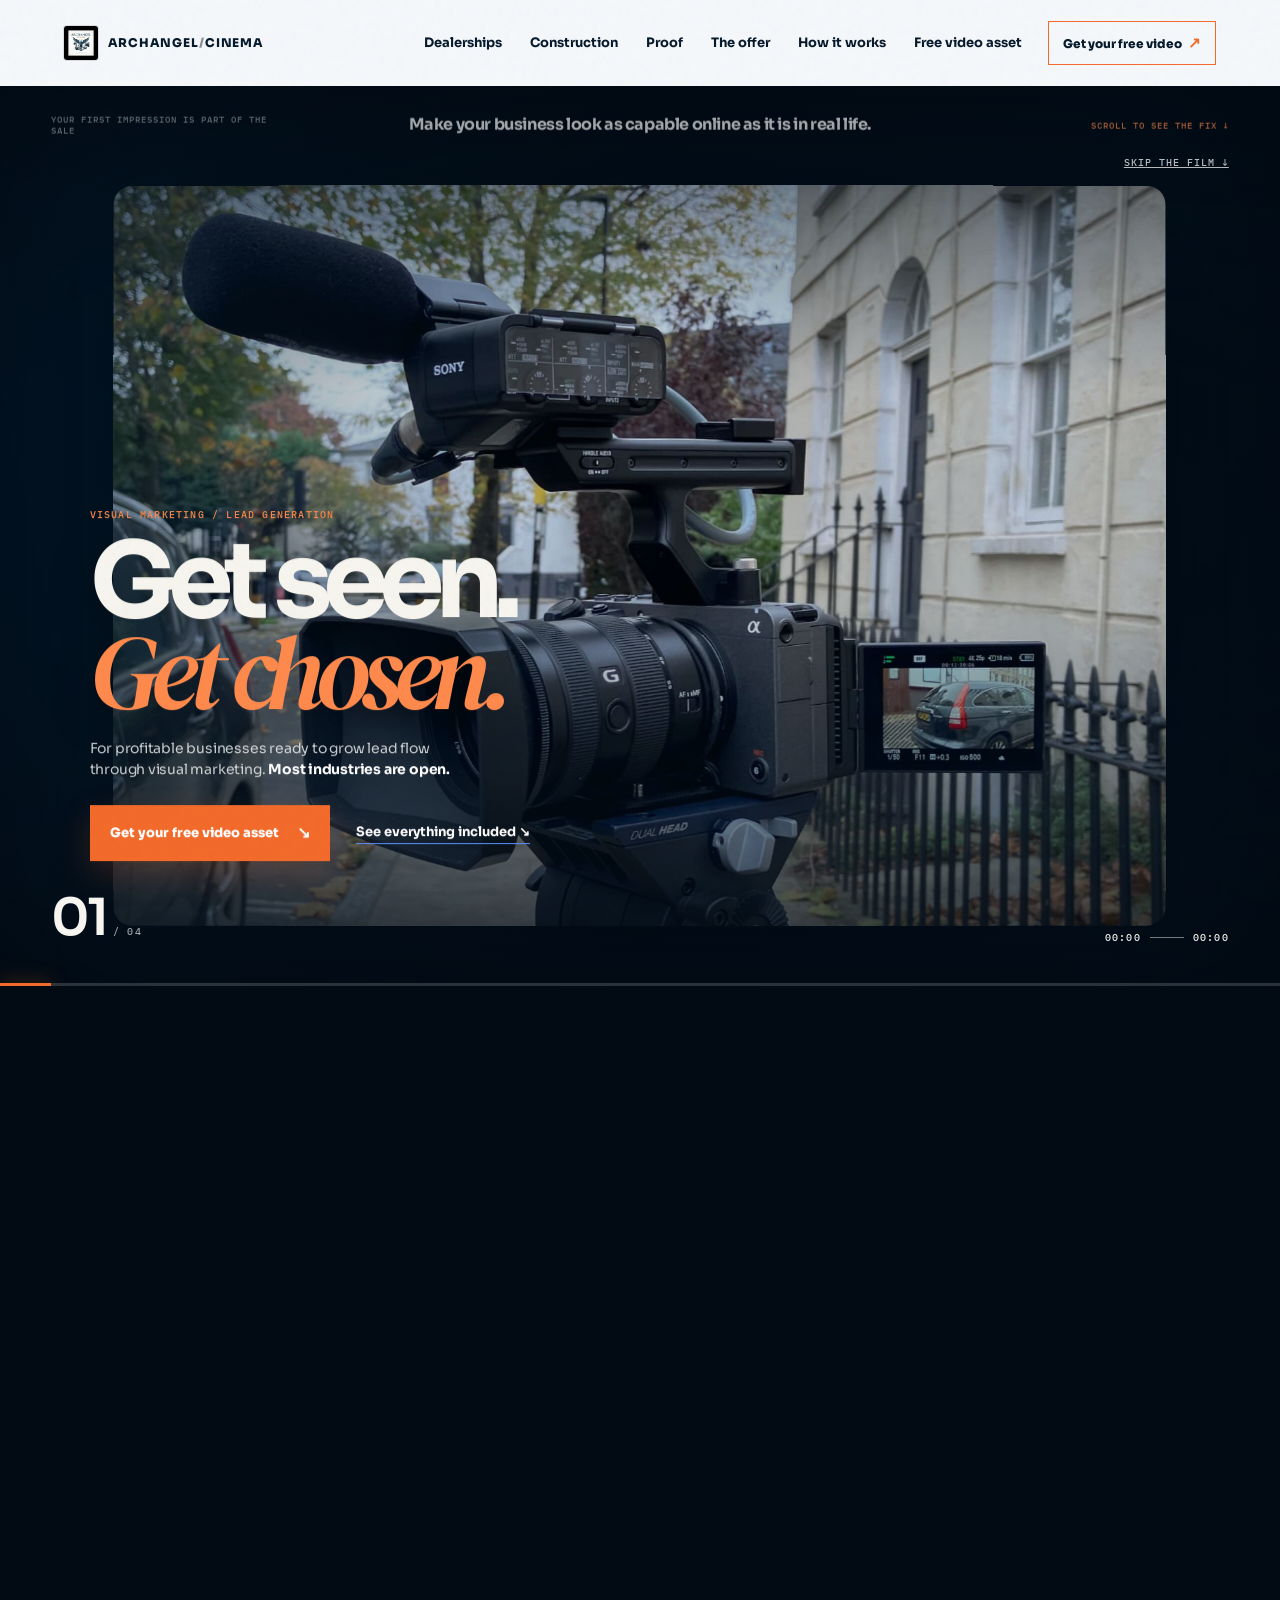
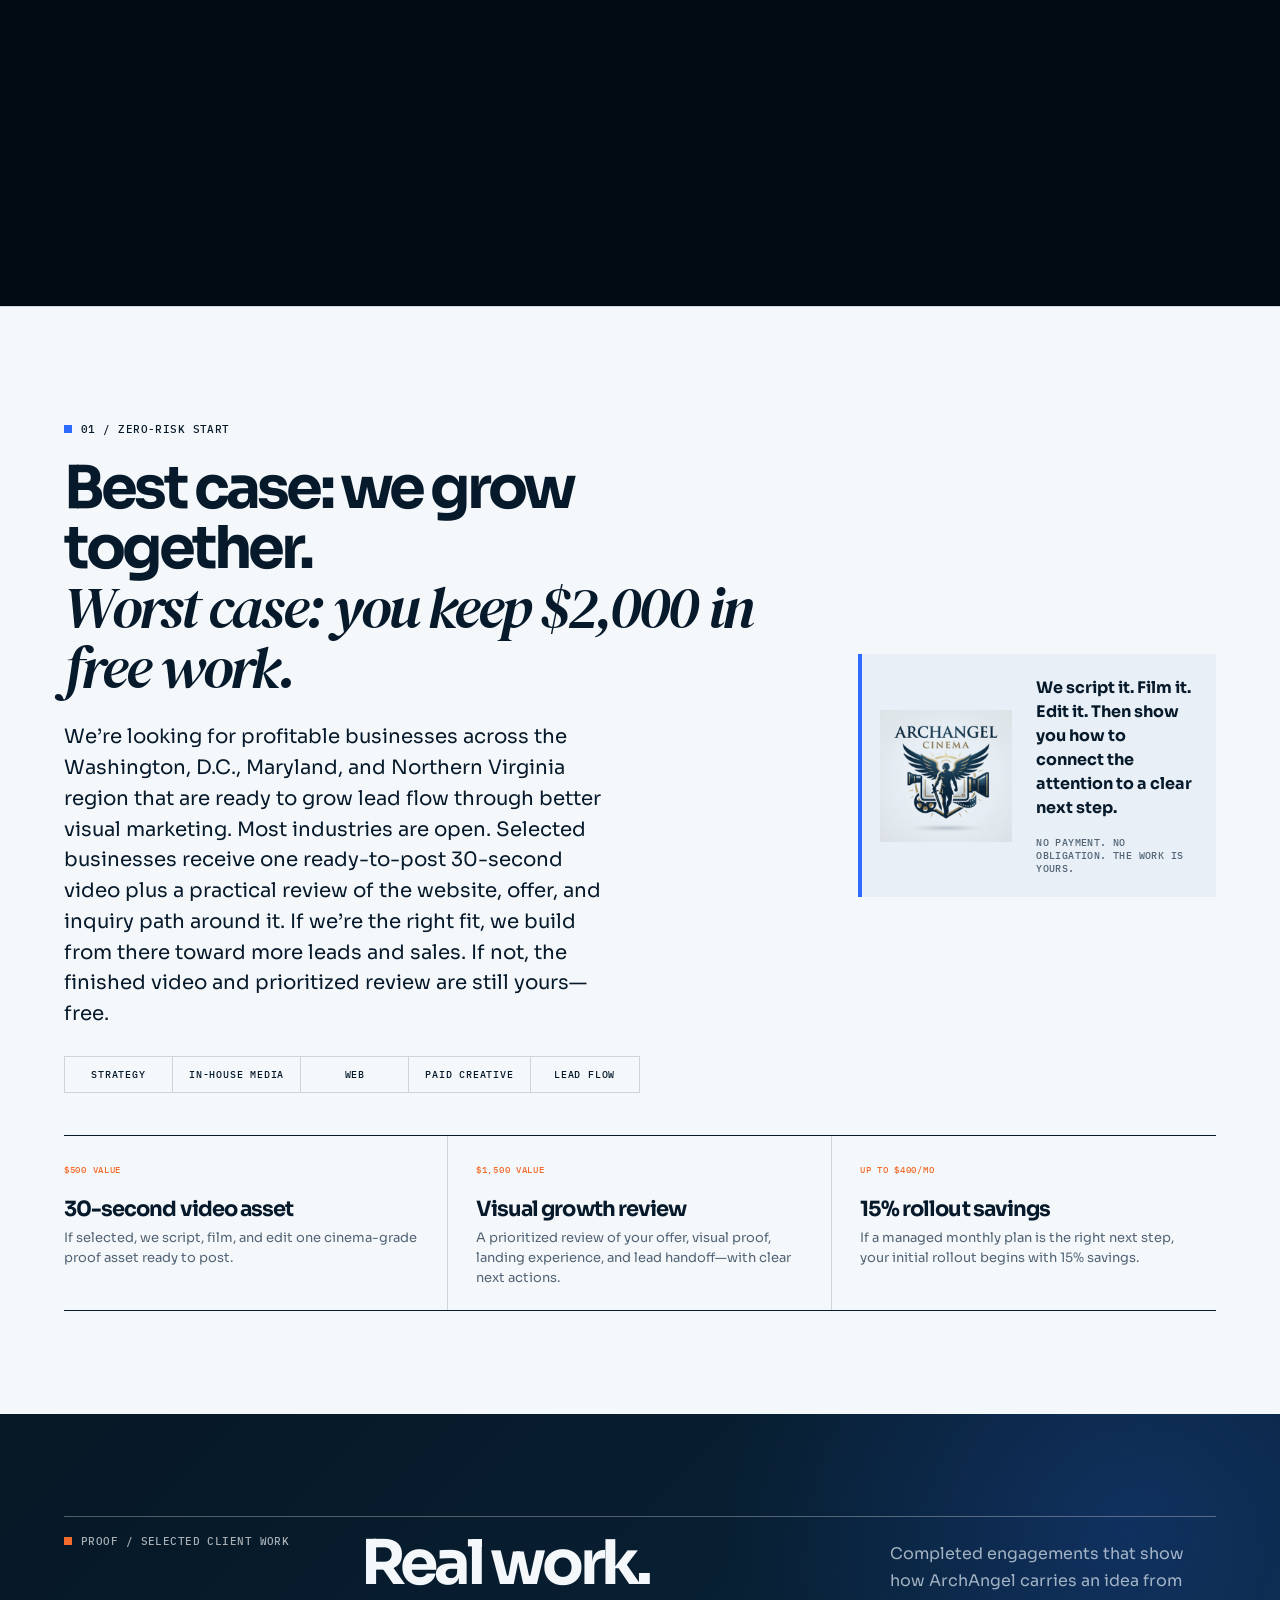
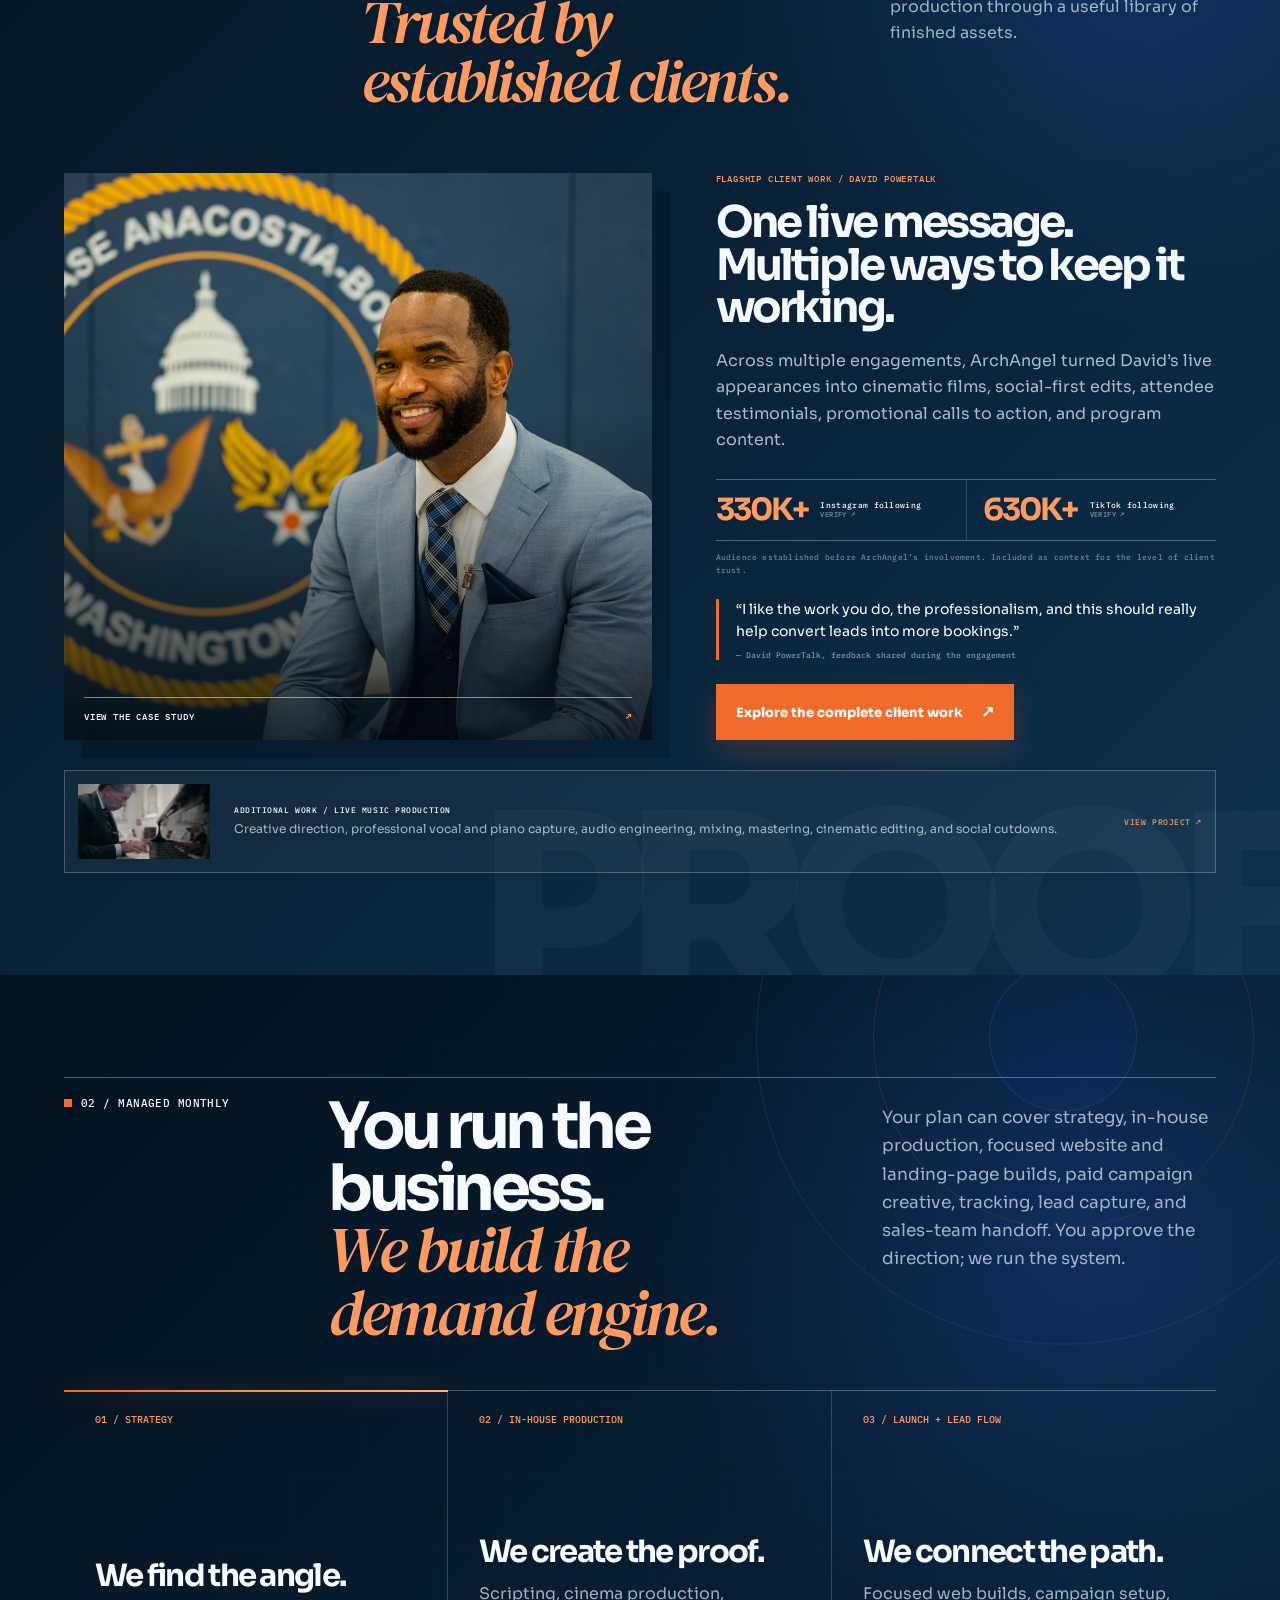
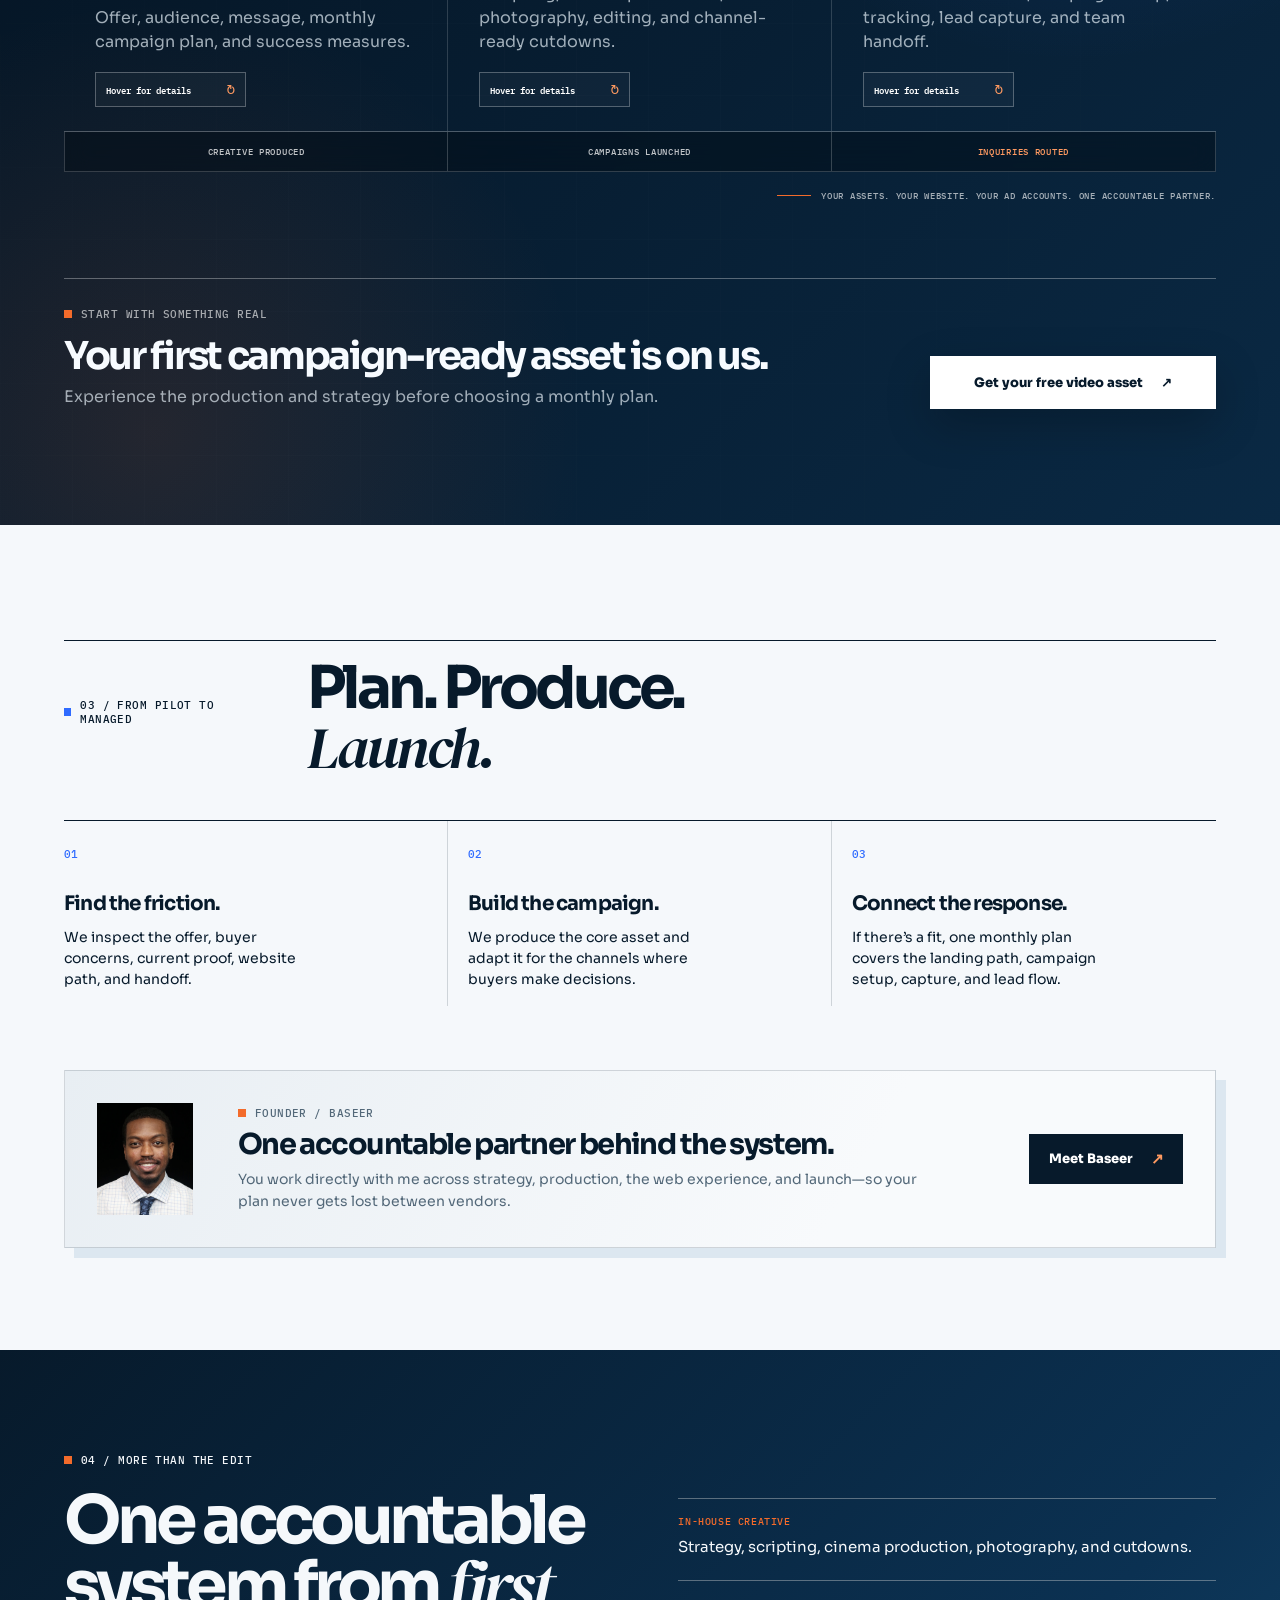
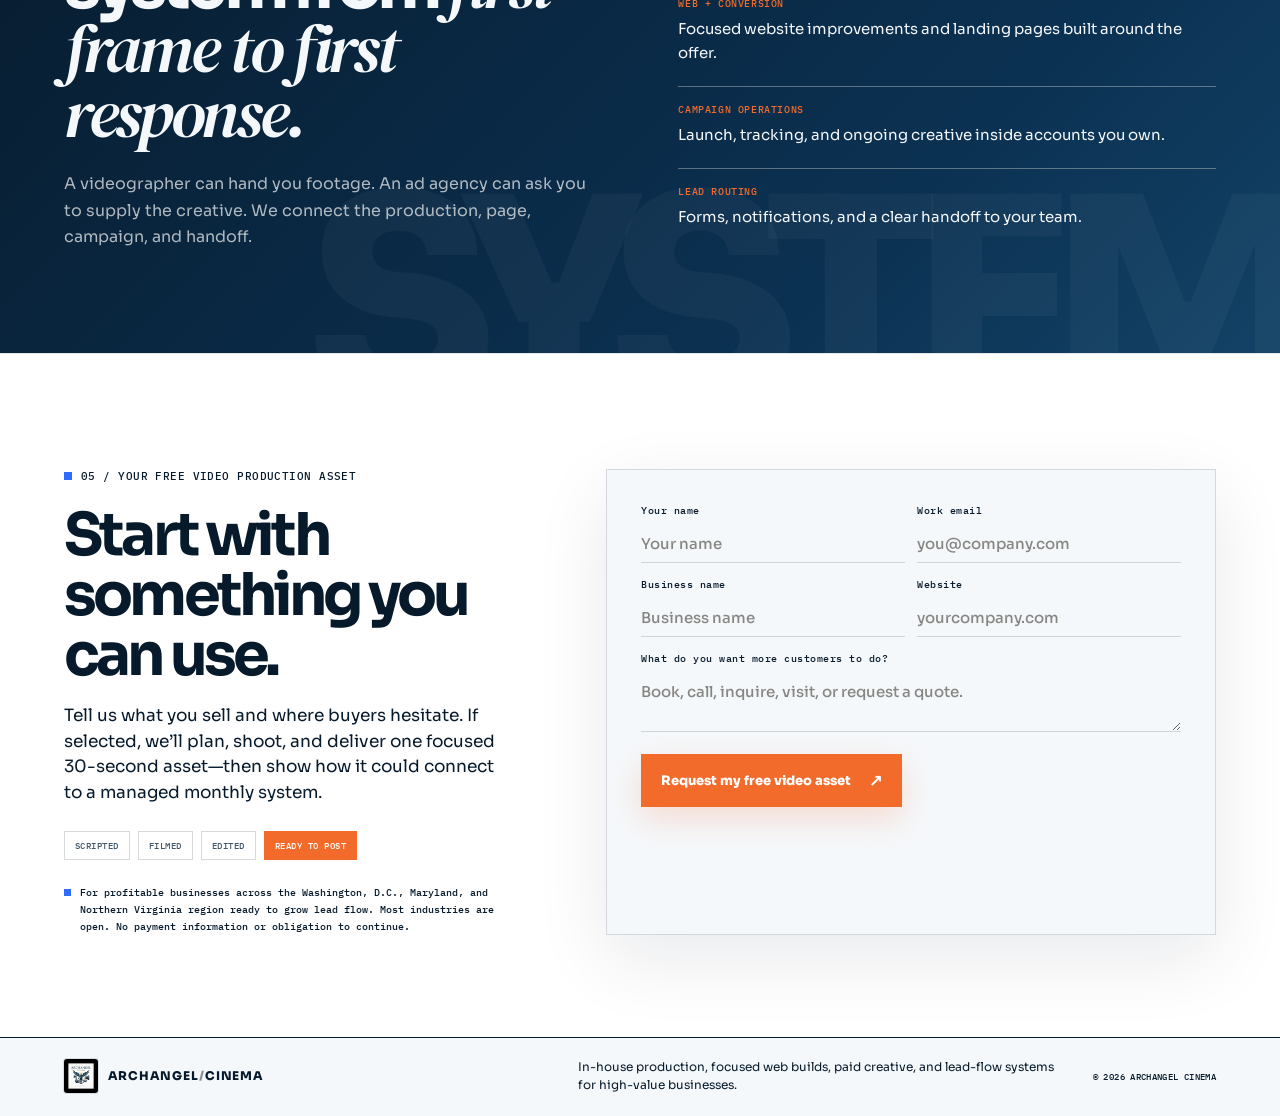
==== commit 25d4fb70: "Prevent silent form submission drops" ====
--- a/index.html
+++ b/index.html
@@ -186,7 +186,6 @@
           <input type="hidden" id="vertical" name="vertical" value="General" />
           <div class="form-row"><label class="form-field"><span>Your name</span><input id="name" name="name" autocomplete="name" required placeholder="Your name" /></label><label class="form-field"><span>Work email</span><input id="email" name="email" type="email" autocomplete="email" required placeholder="you@company.com" /></label></div>
           <div class="form-row"><label class="form-field"><span>Business name</span><input id="company" name="company" autocomplete="organization" required placeholder="Business name" /></label><label class="form-field"><span>Website</span><input id="url" name="url" type="text" inputmode="url" autocomplete="url" autocapitalize="none" spellcheck="false" placeholder="yourcompany.com" /></label></div>
-          <input class="form-honeypot" type="text" name="_gotcha" tabindex="-1" autocomplete="off" aria-hidden="true" />
           <label class="form-field"><span>What do you want more customers to do?</span><textarea id="message" name="message" required rows="2" placeholder="Book, call, inquire, visit, or request a quote."></textarea></label>
           <div class="form-submit-row"><button class="button button-primary" type="submit">Request my free video asset <span>↗</span></button><p id="form-status" aria-live="polite"></p></div>
         </form>
@@ -195,6 +194,6 @@
   </main>
 
   <footer class="site-footer section-shell"><a href="#top" class="brand"><img class="brand-logo" src="assets/archangel-emblem-v2.png" alt="" /><span>ARCHANGEL<span class="muted">/</span>CINEMA</span></a><div class="footer-summary"><p>In-house production, focused web builds, paid creative, and lead-flow systems for high-value businesses.</p></div><p class="mono">© <span id="year"></span> ARCHANGEL CINEMA</p></footer>
-  <script src="main.js?v=20260712-forms1"></script>
+  <script src="main.js?v=20260712-forms2"></script>
 </body>
 </html>
--- a/styles.css
+++ b/styles.css
@@ -185,7 +185,6 @@
 .form-field textarea { padding: 6px 0; }
 .form-field textarea { line-height: 1.35; }
 .form-submit-row { margin-top: 8px; }
-.form-honeypot { position: absolute !important; left: -10000px !important; width: 1px !important; height: 1px !important; opacity: 0 !important; }
 
 @media (max-width: 850px) {
   .offer-grid { grid-template-columns: 1fr; margin-top: 32px; }
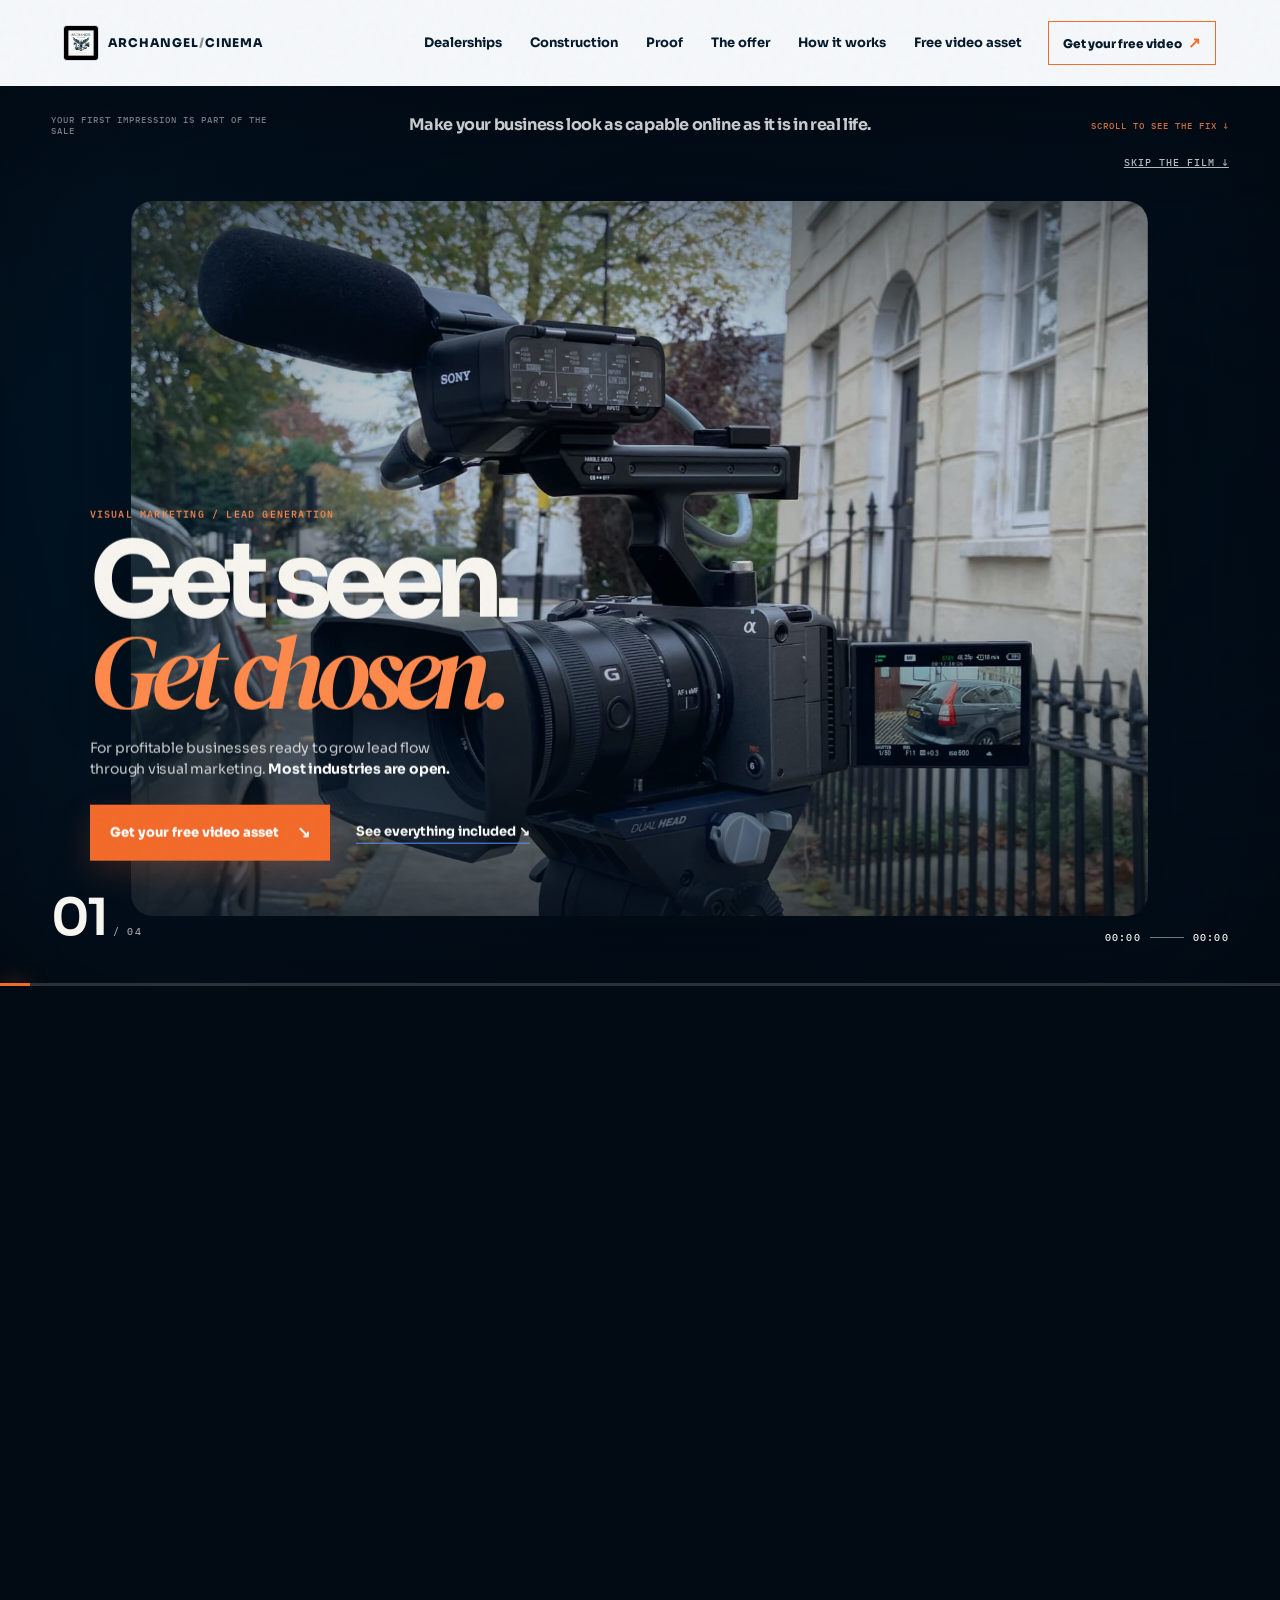
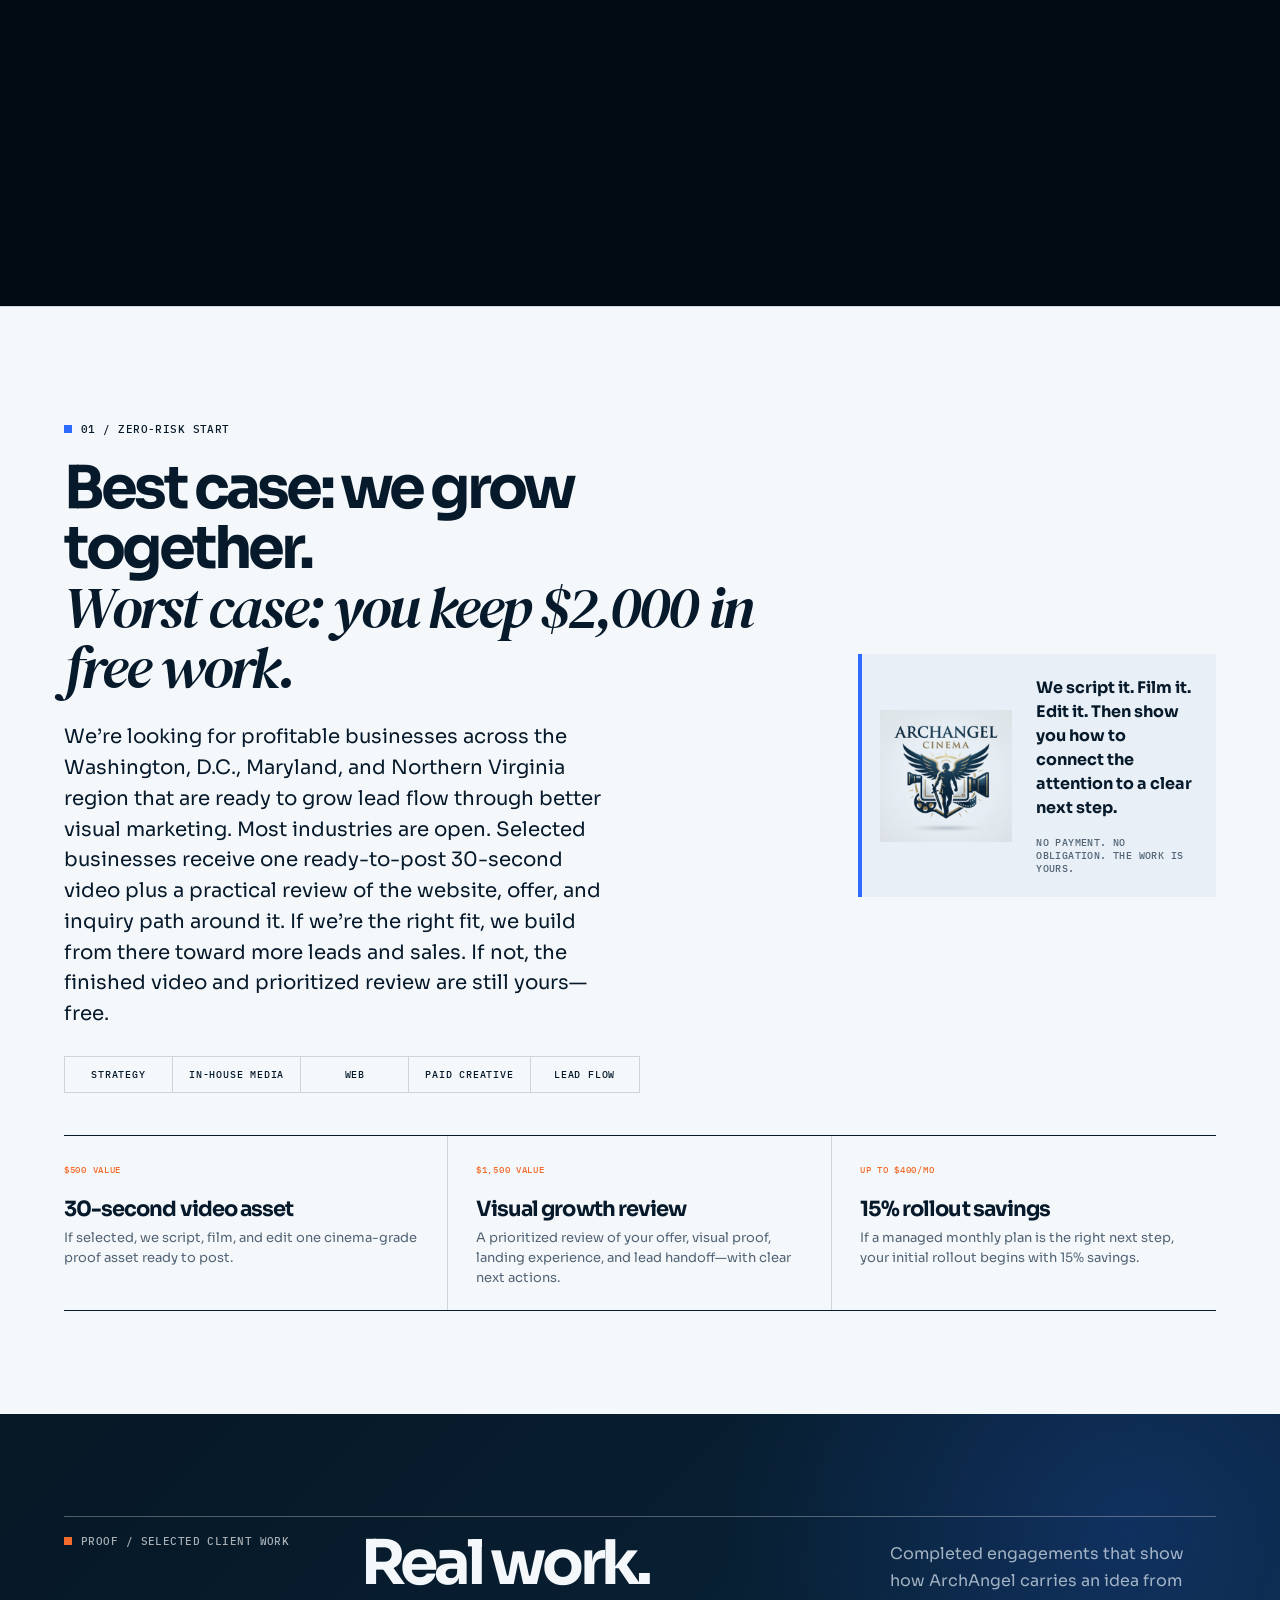
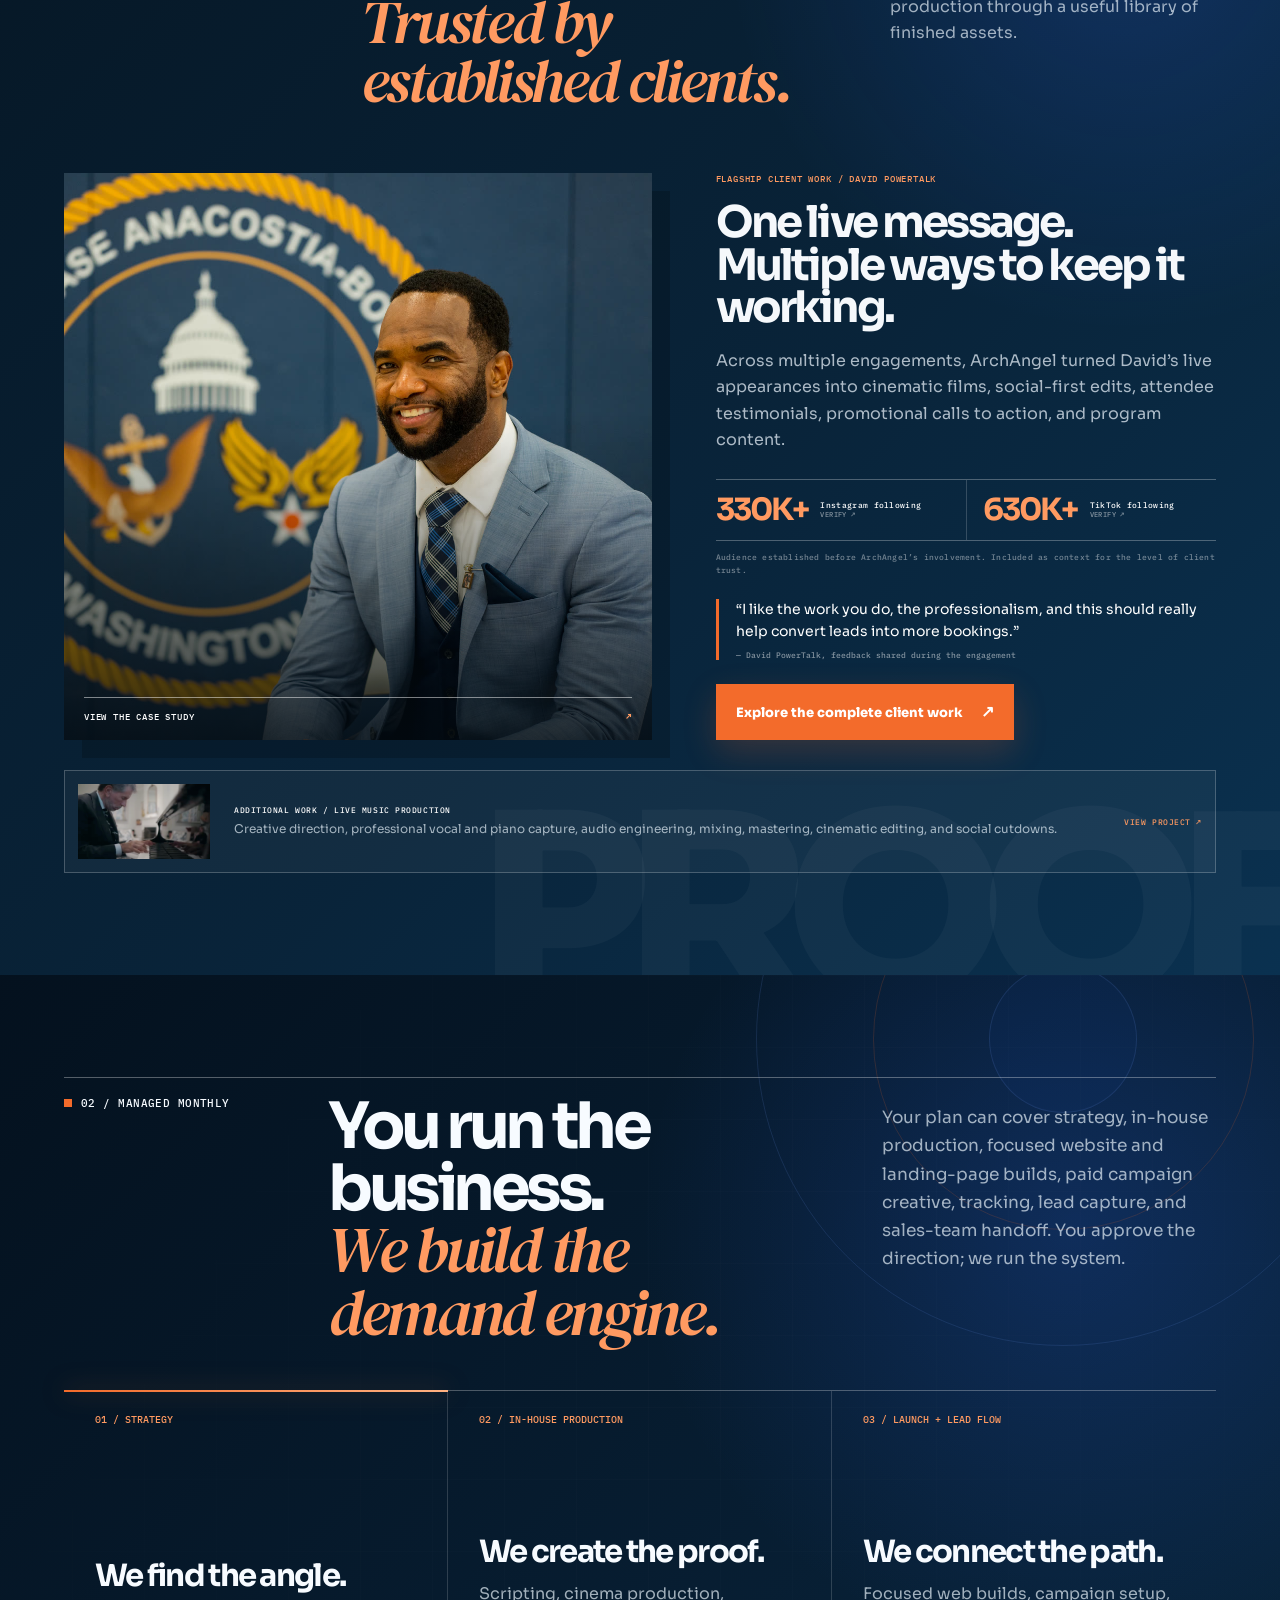
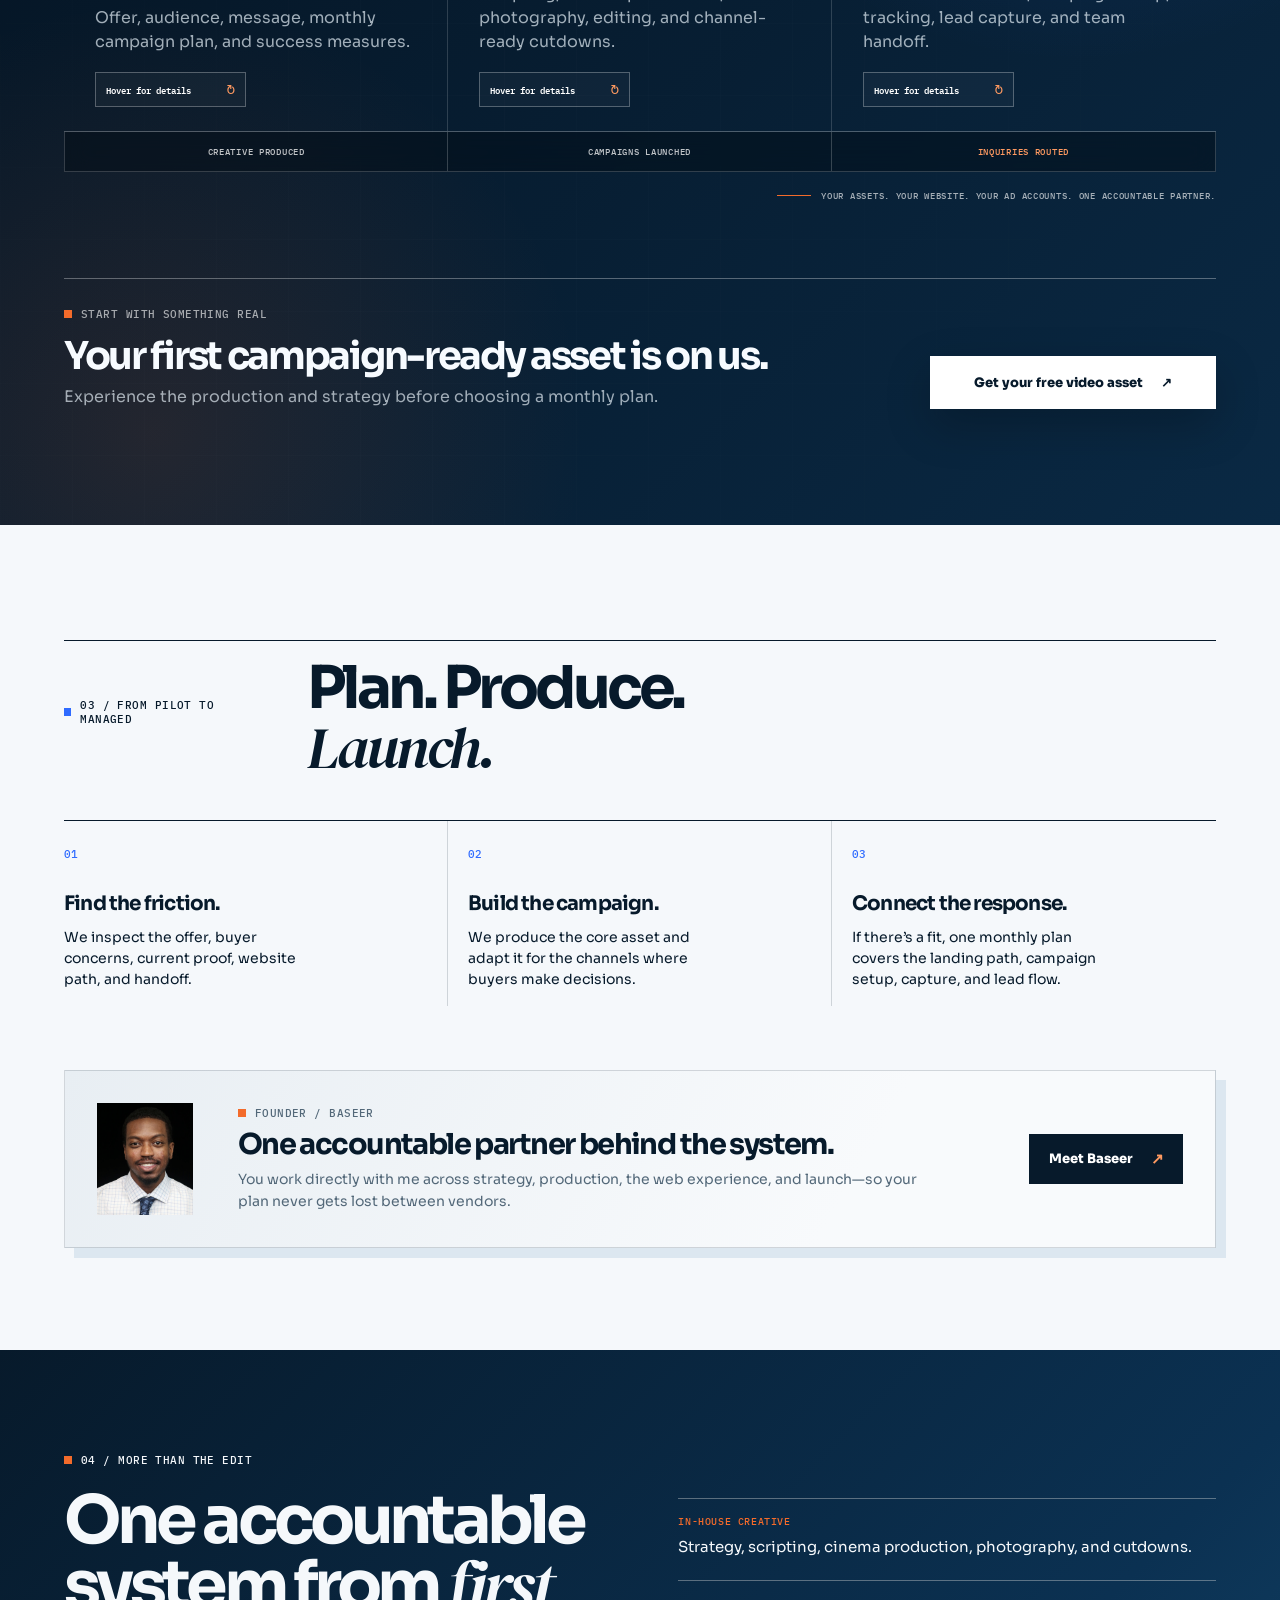
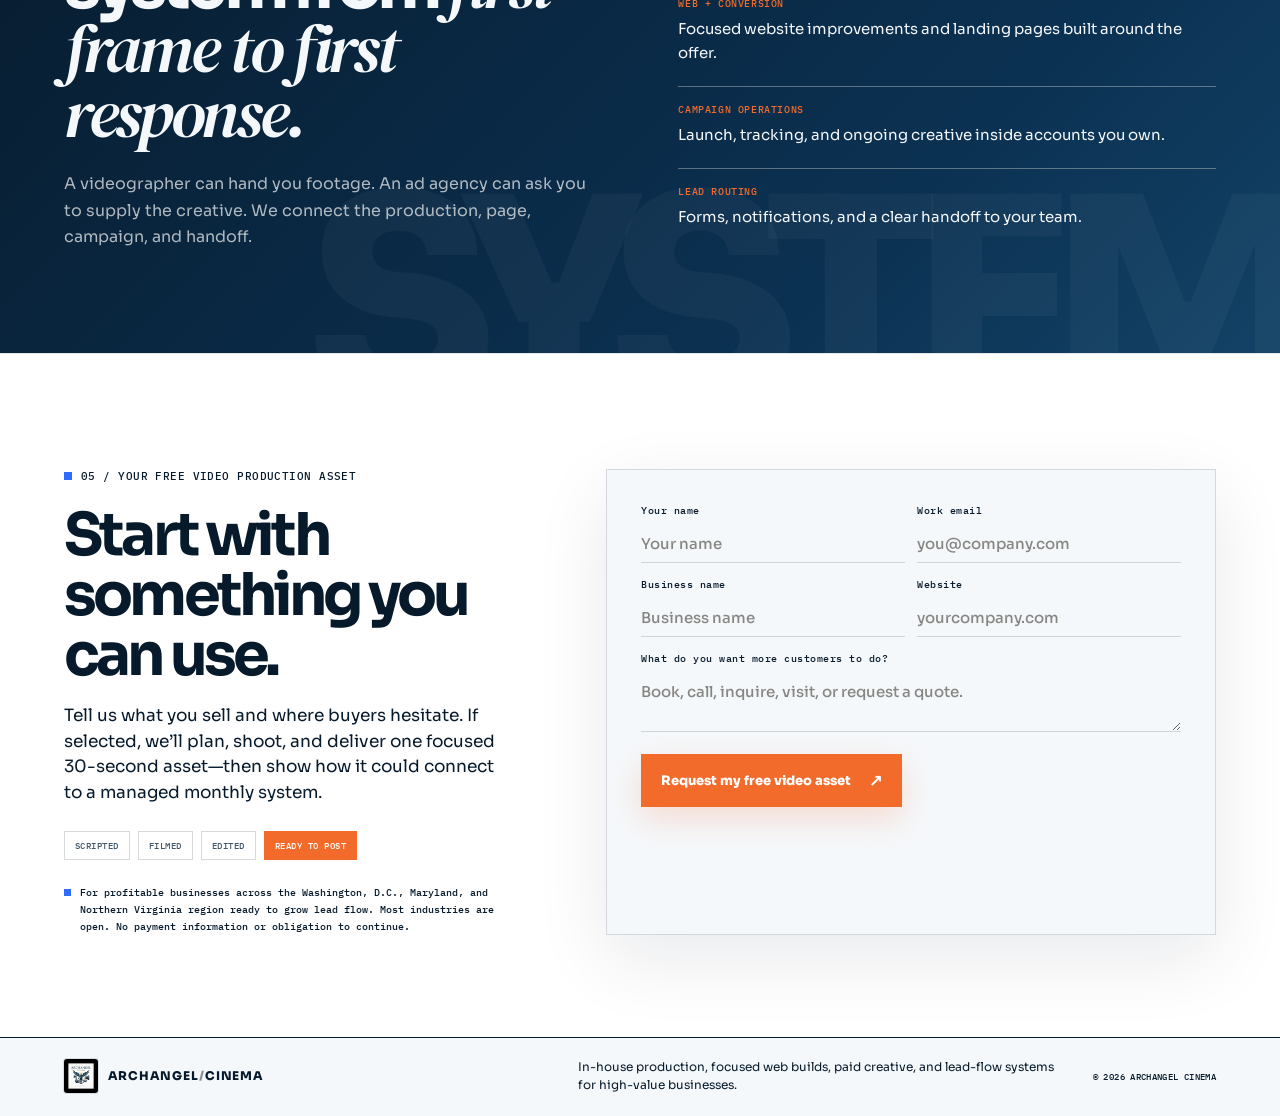
==== commit ae577f99: "Separate development files and harden form diagnostics" ====
--- a/index.html
+++ b/index.html
@@ -194,6 +194,6 @@
   </main>
 
   <footer class="site-footer section-shell"><a href="#top" class="brand"><img class="brand-logo" src="assets/archangel-emblem-v2.png" alt="" /><span>ARCHANGEL<span class="muted">/</span>CINEMA</span></a><div class="footer-summary"><p>In-house production, focused web builds, paid creative, and lead-flow systems for high-value businesses.</p></div><p class="mono">© <span id="year"></span> ARCHANGEL CINEMA</p></footer>
-  <script src="main.js?v=20260712-forms2"></script>
+  <script src="main.js?v=20260712-forms3"></script>
 </body>
 </html>
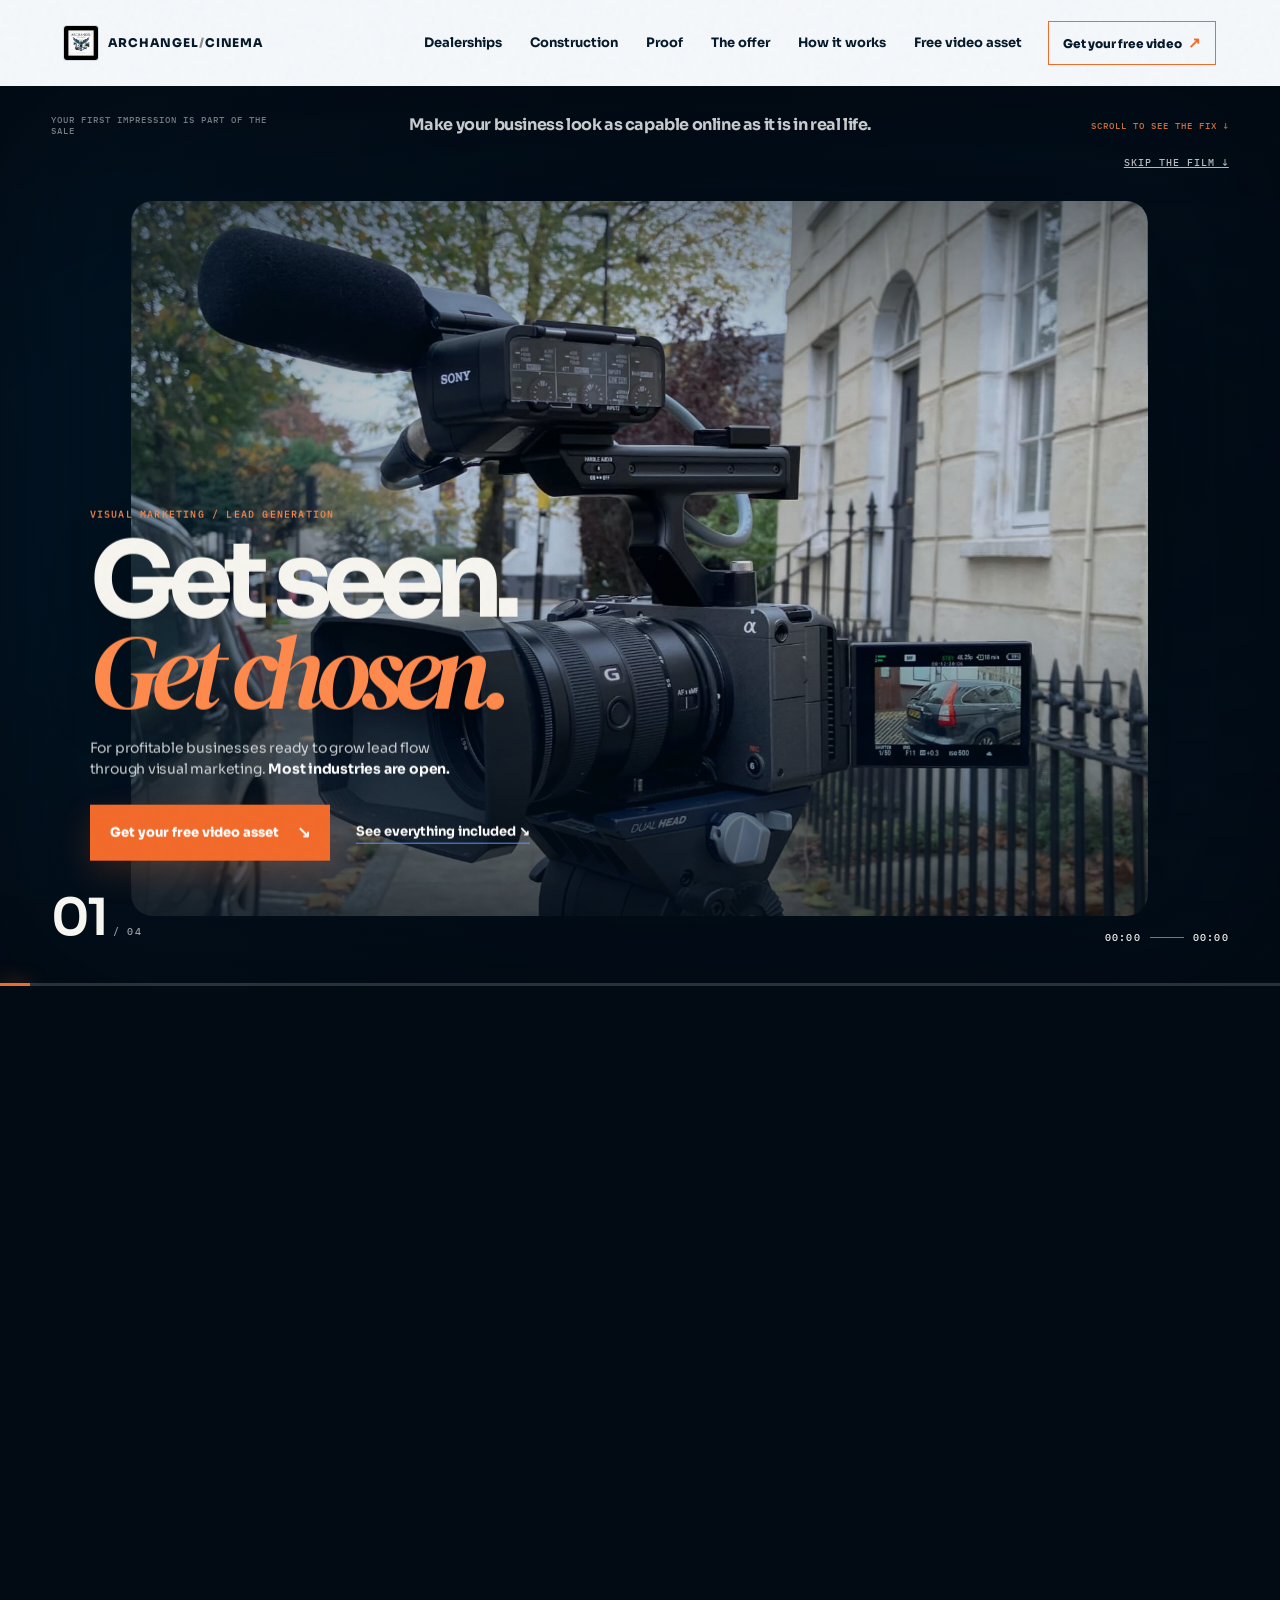
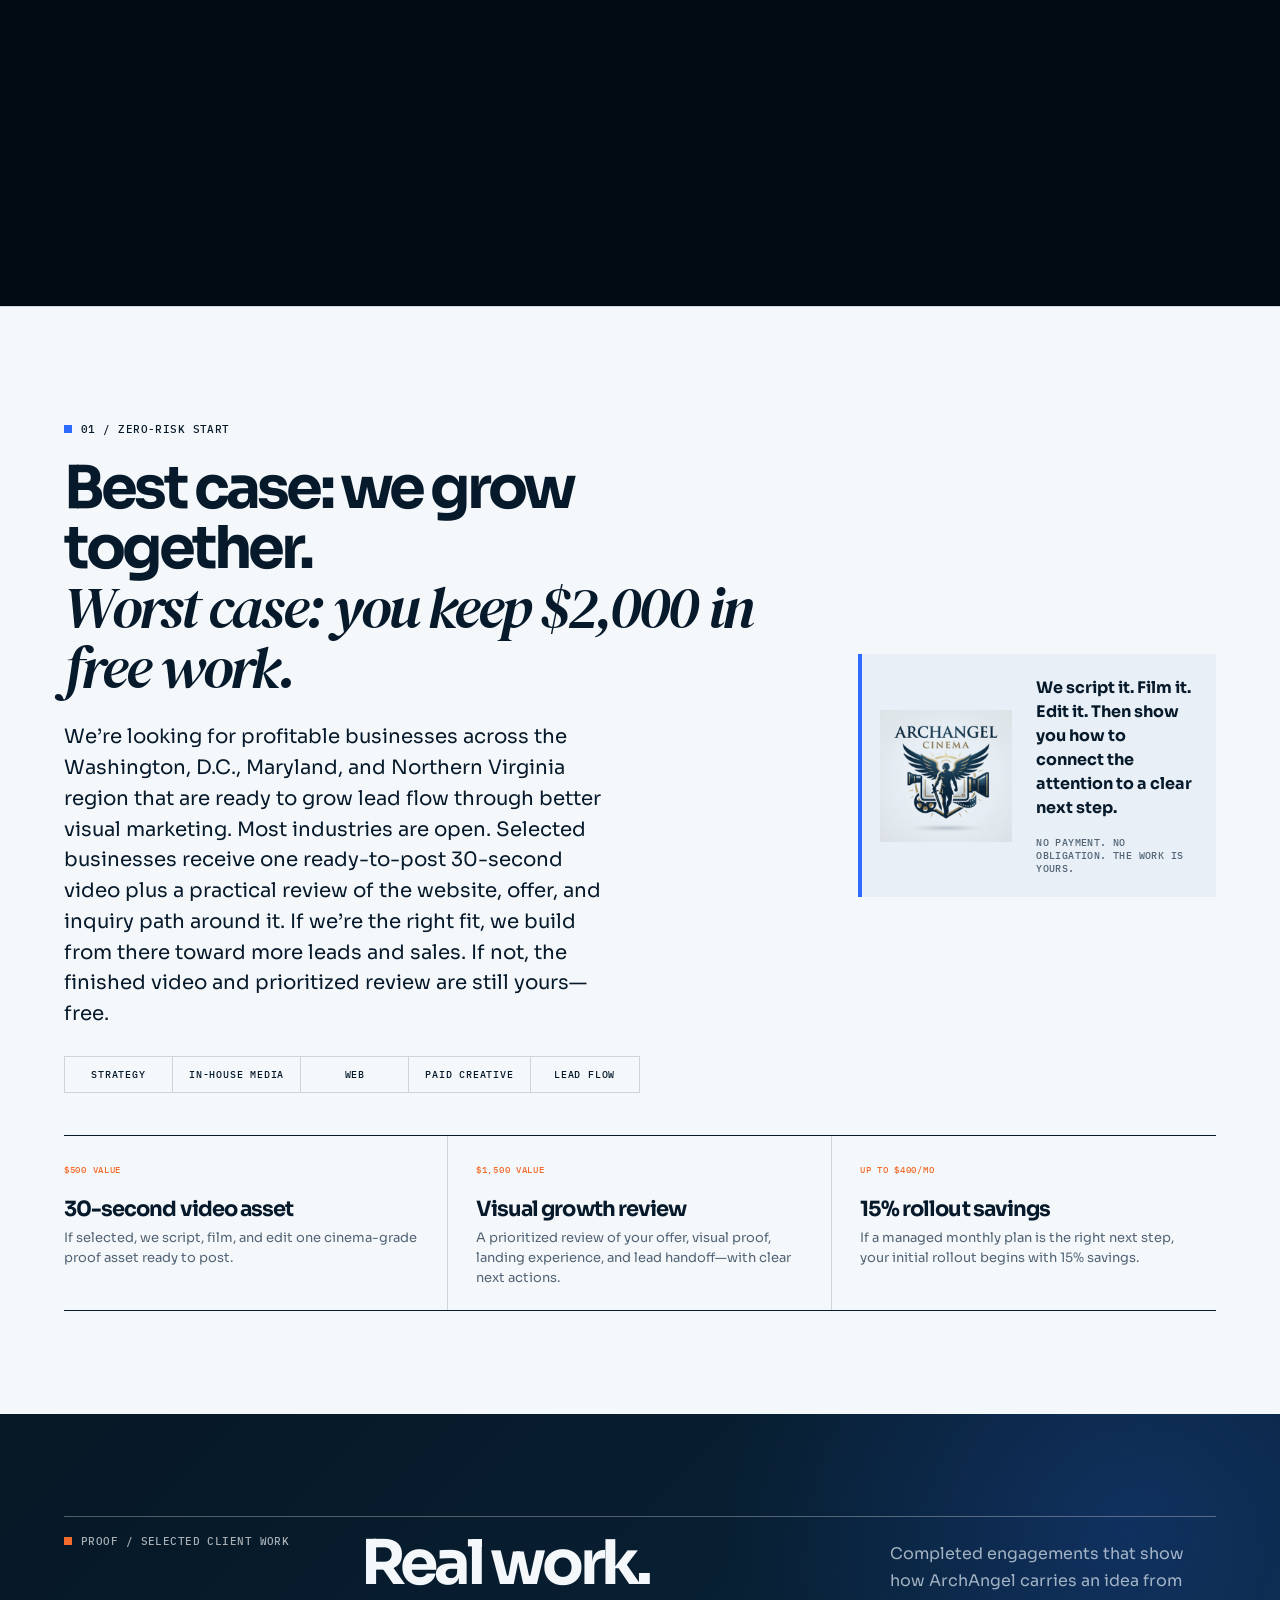
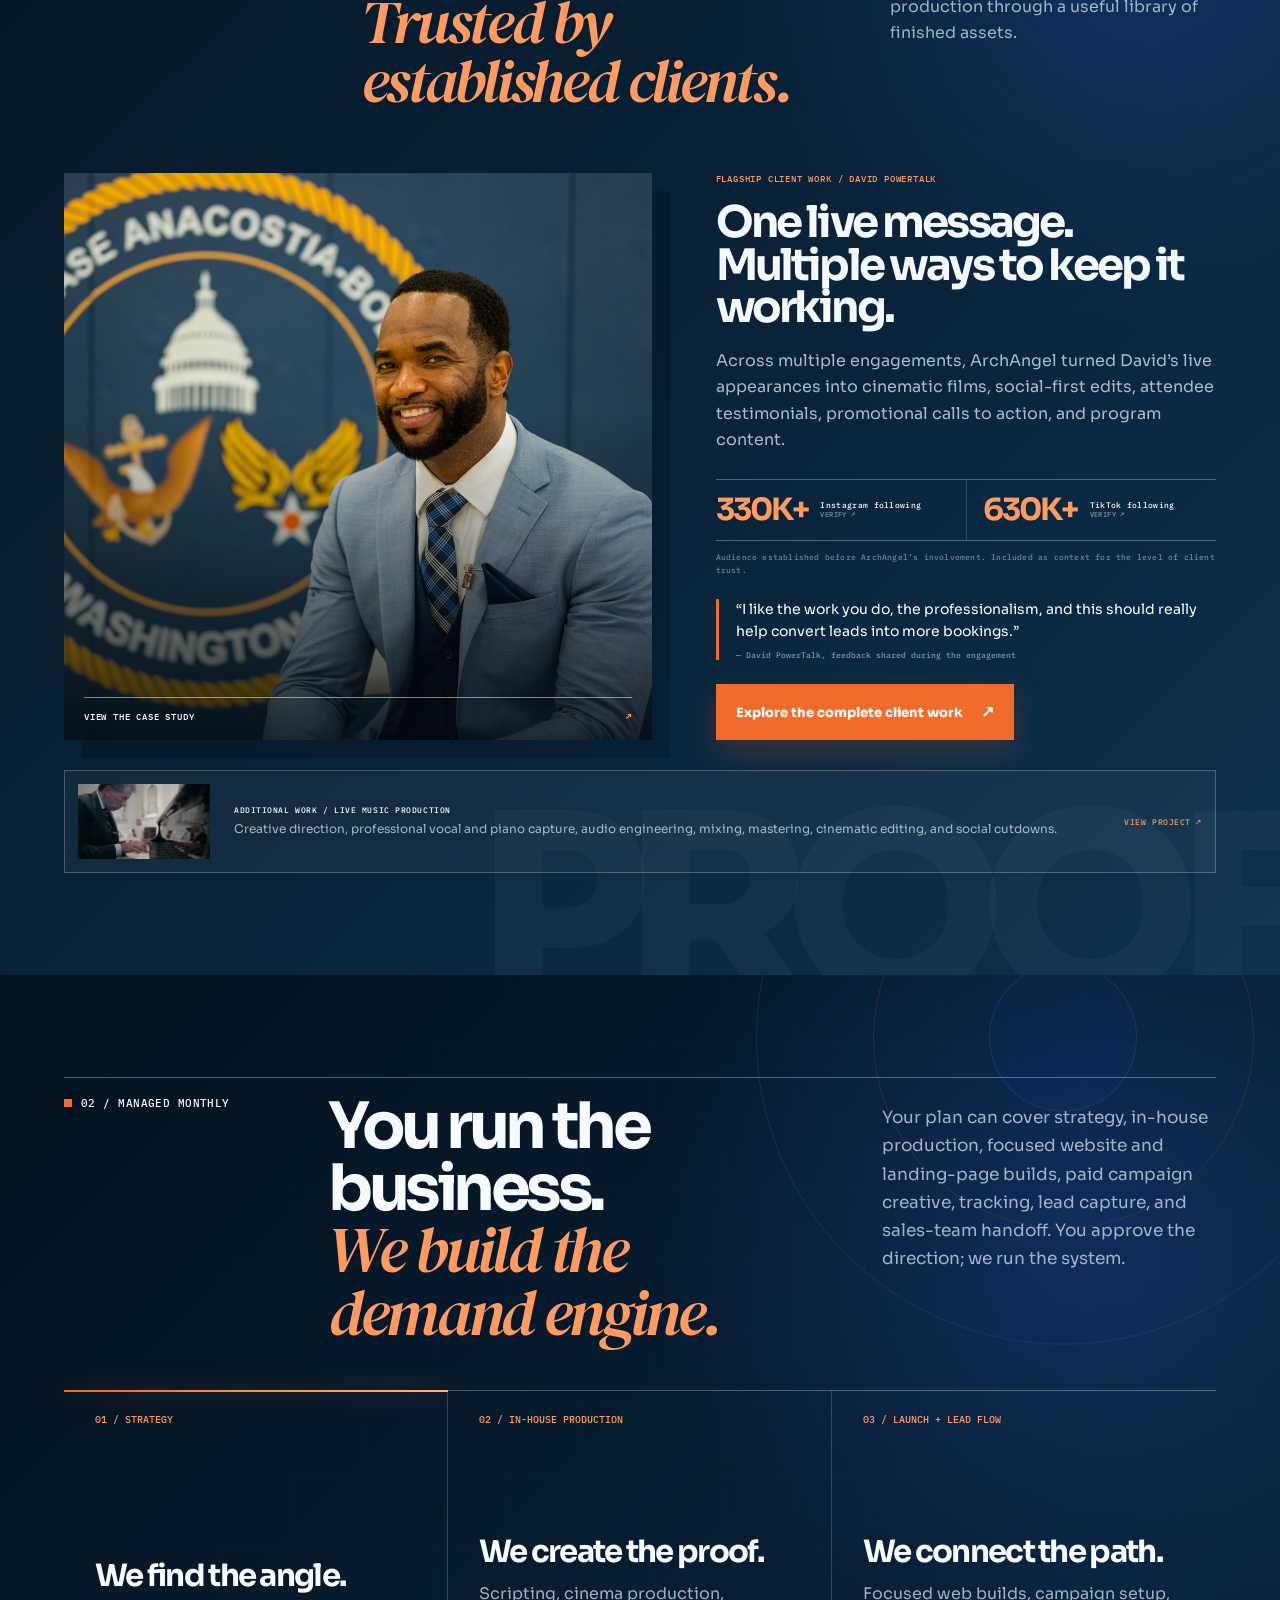
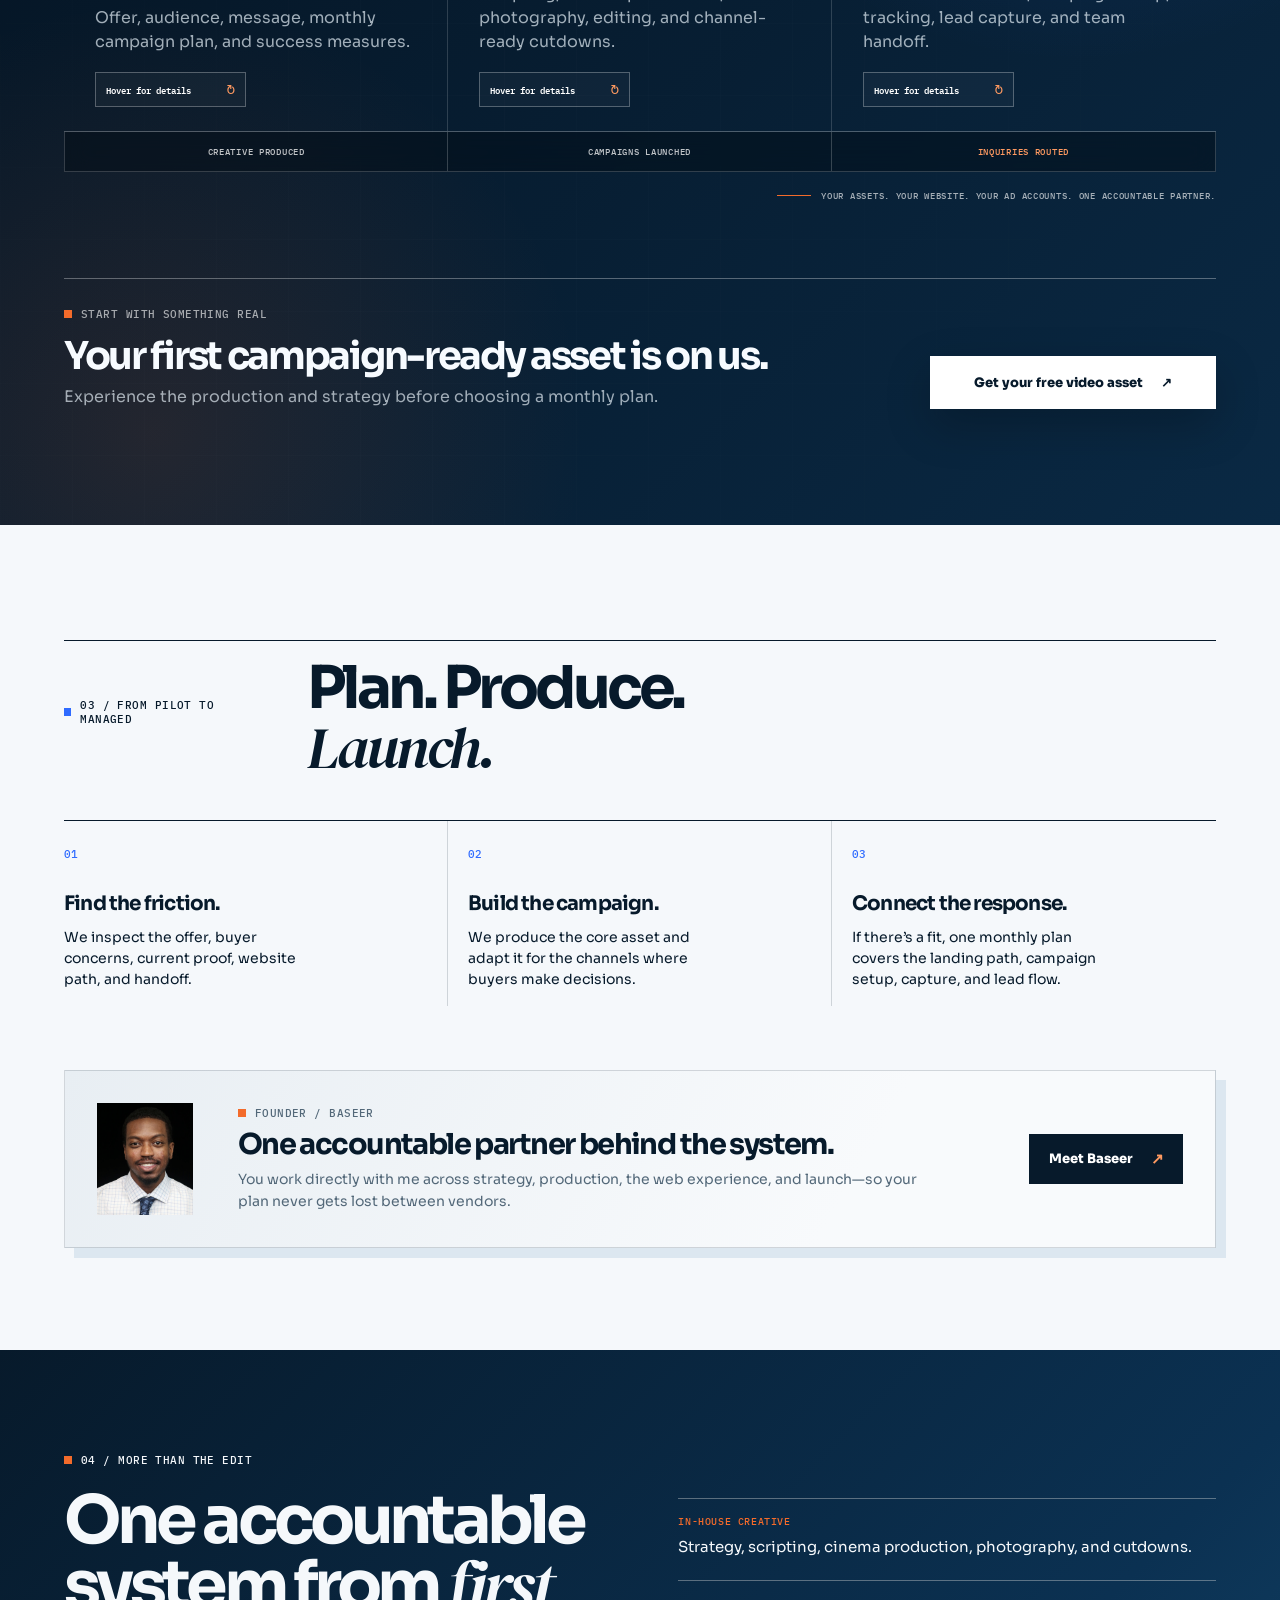
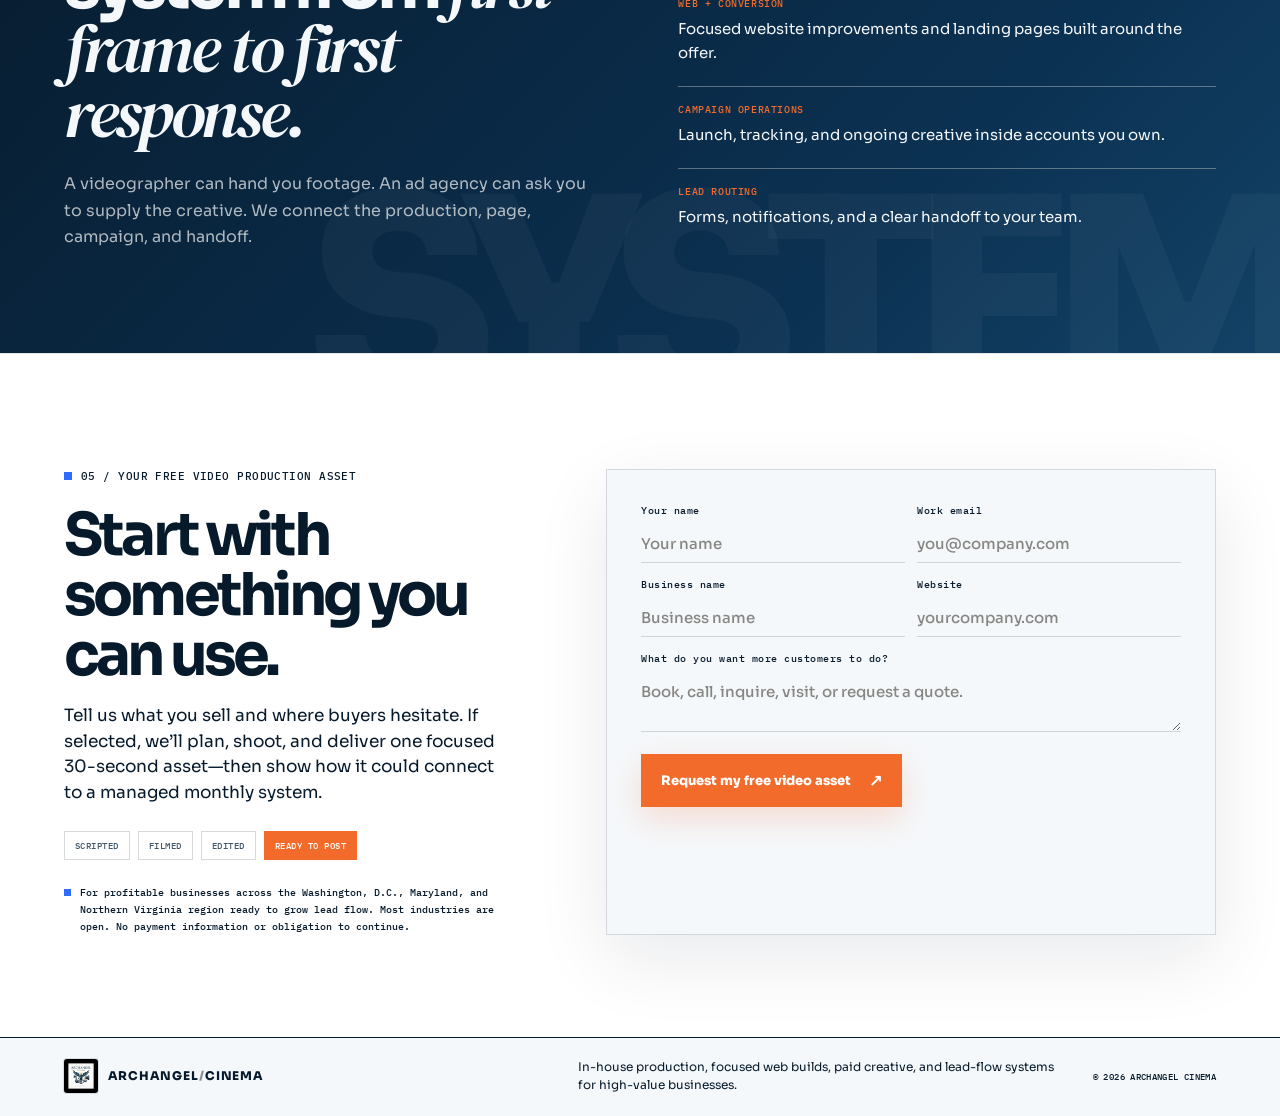
==== commit 29b9c77f: "Refine contractor conversion funnel" ====
--- a/index.html
+++ b/index.html
@@ -194,6 +194,6 @@
   </main>
 
   <footer class="site-footer section-shell"><a href="#top" class="brand"><img class="brand-logo" src="assets/archangel-emblem-v2.png" alt="" /><span>ARCHANGEL<span class="muted">/</span>CINEMA</span></a><div class="footer-summary"><p>In-house production, focused web builds, paid creative, and lead-flow systems for high-value businesses.</p></div><p class="mono">© <span id="year"></span> ARCHANGEL CINEMA</p></footer>
-  <script src="main.js?v=20260712-forms3"></script>
+  <script src="main.js?v=20260713-cta1"></script>
 </body>
 </html>
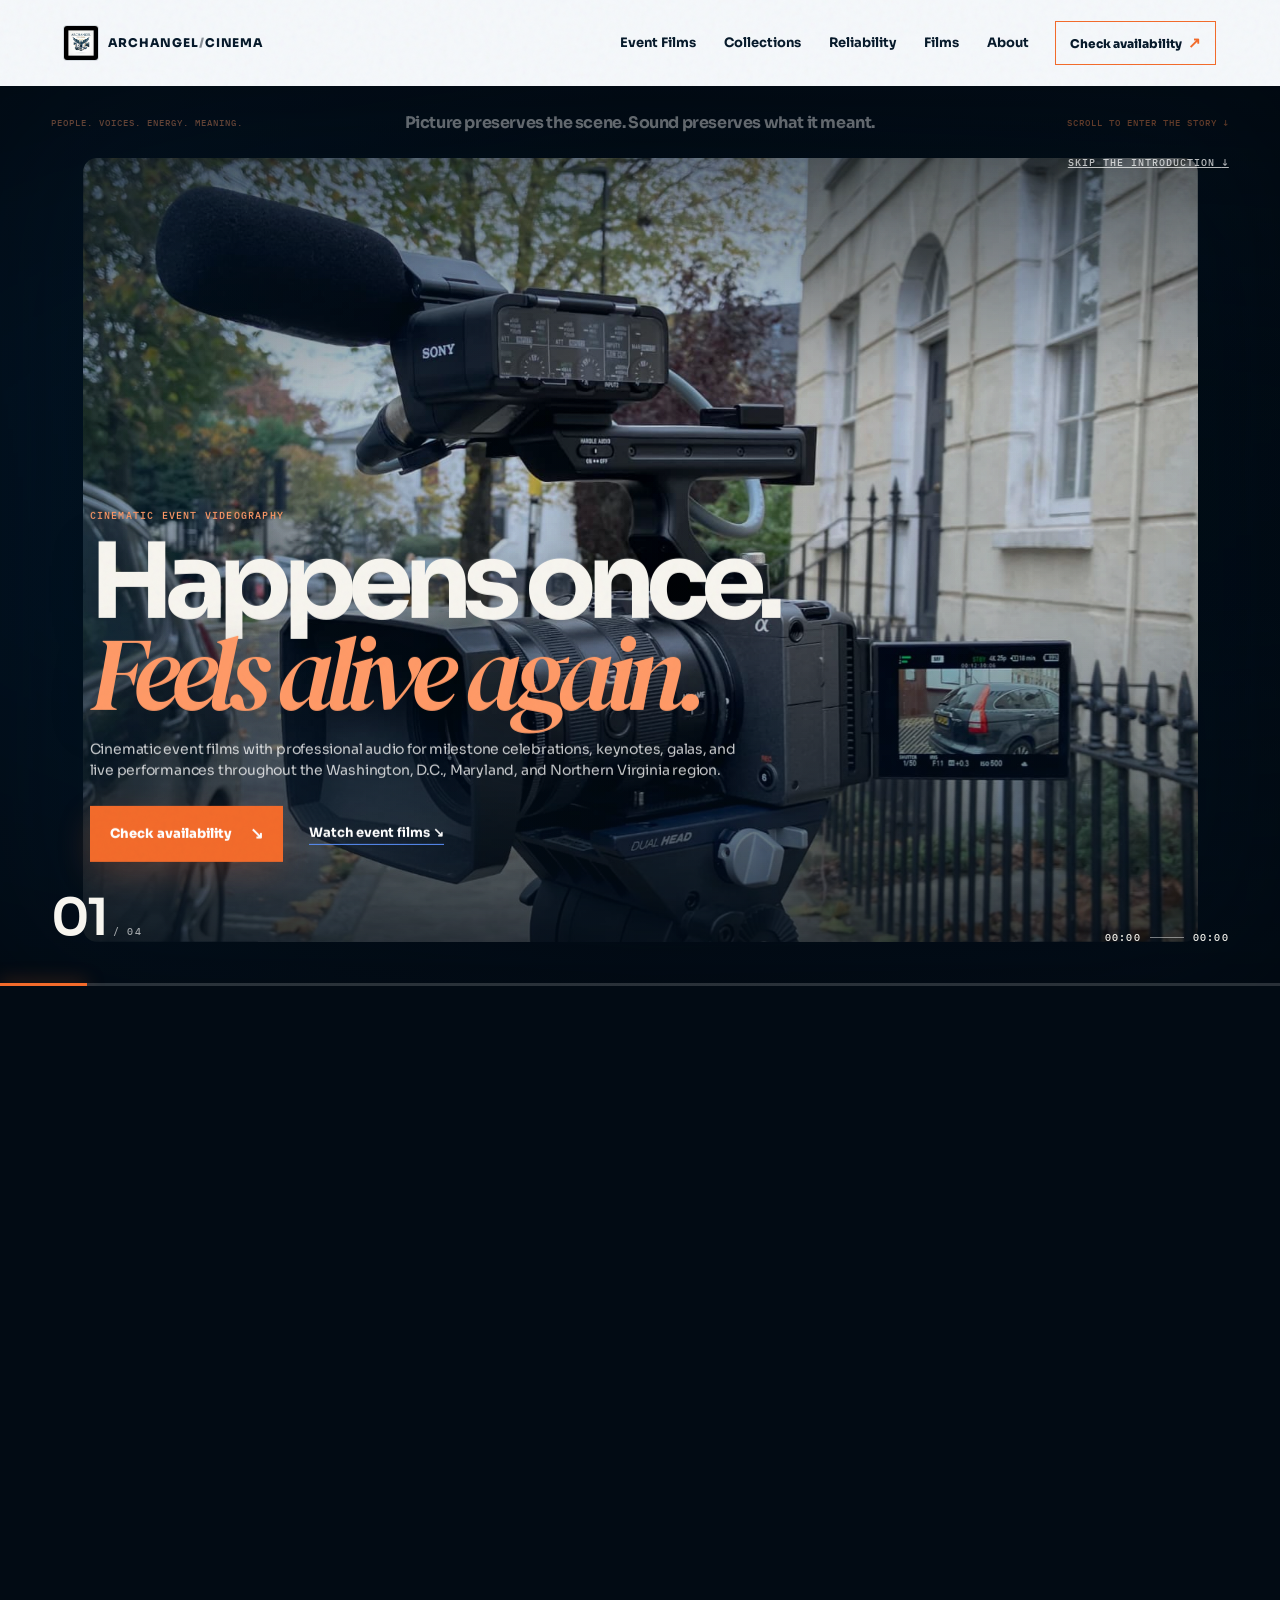
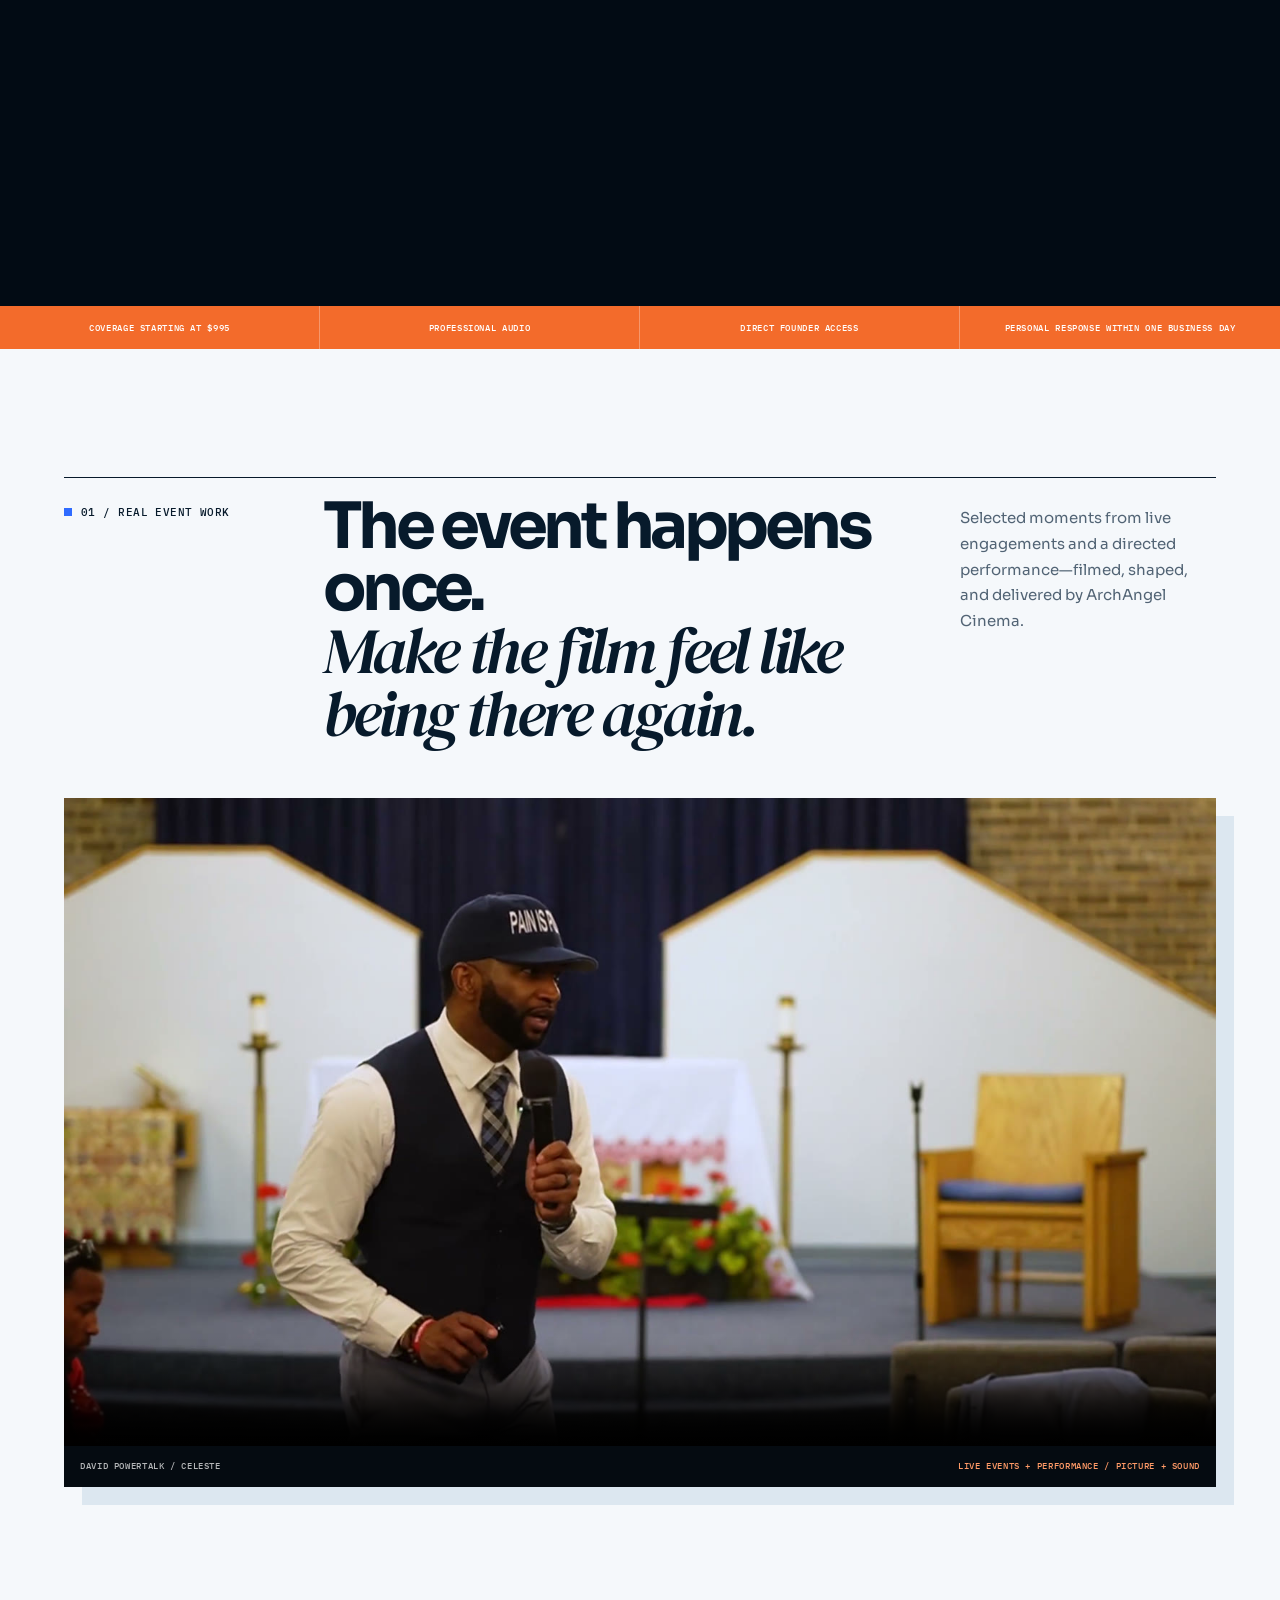
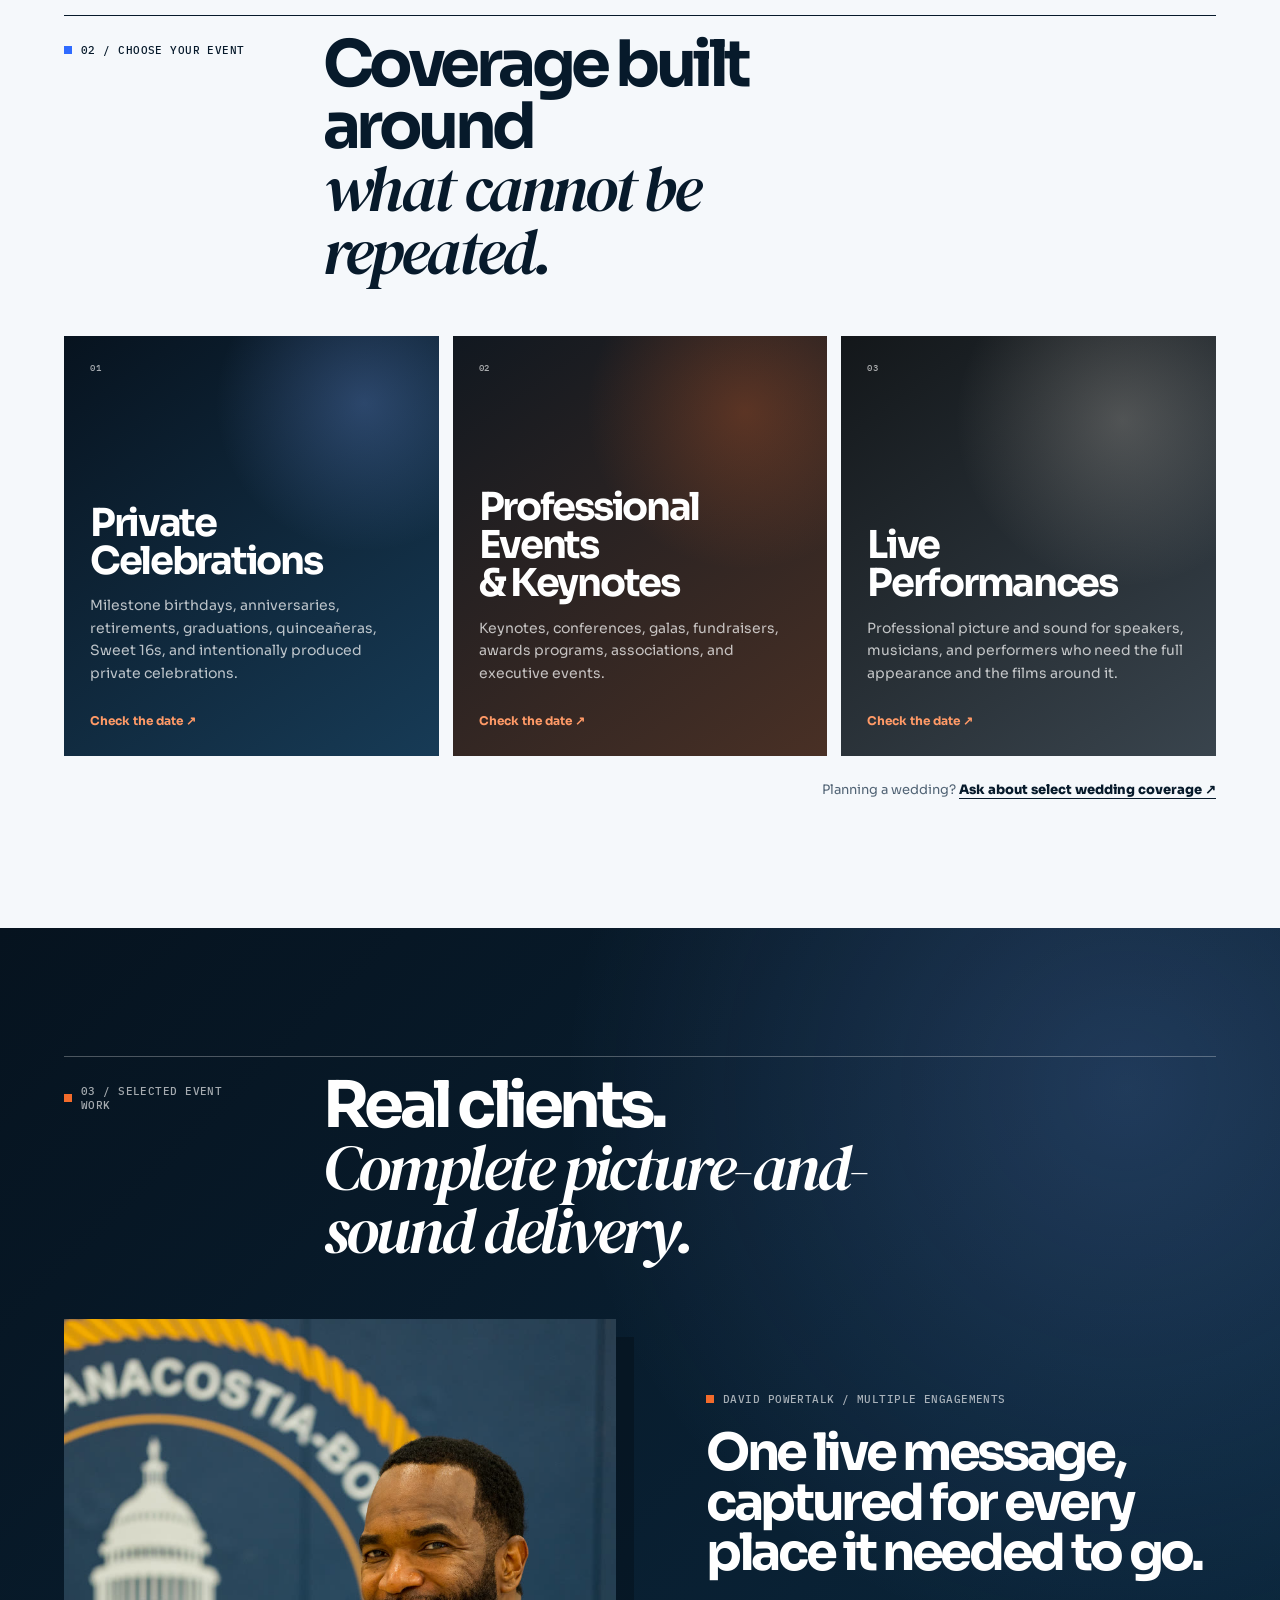
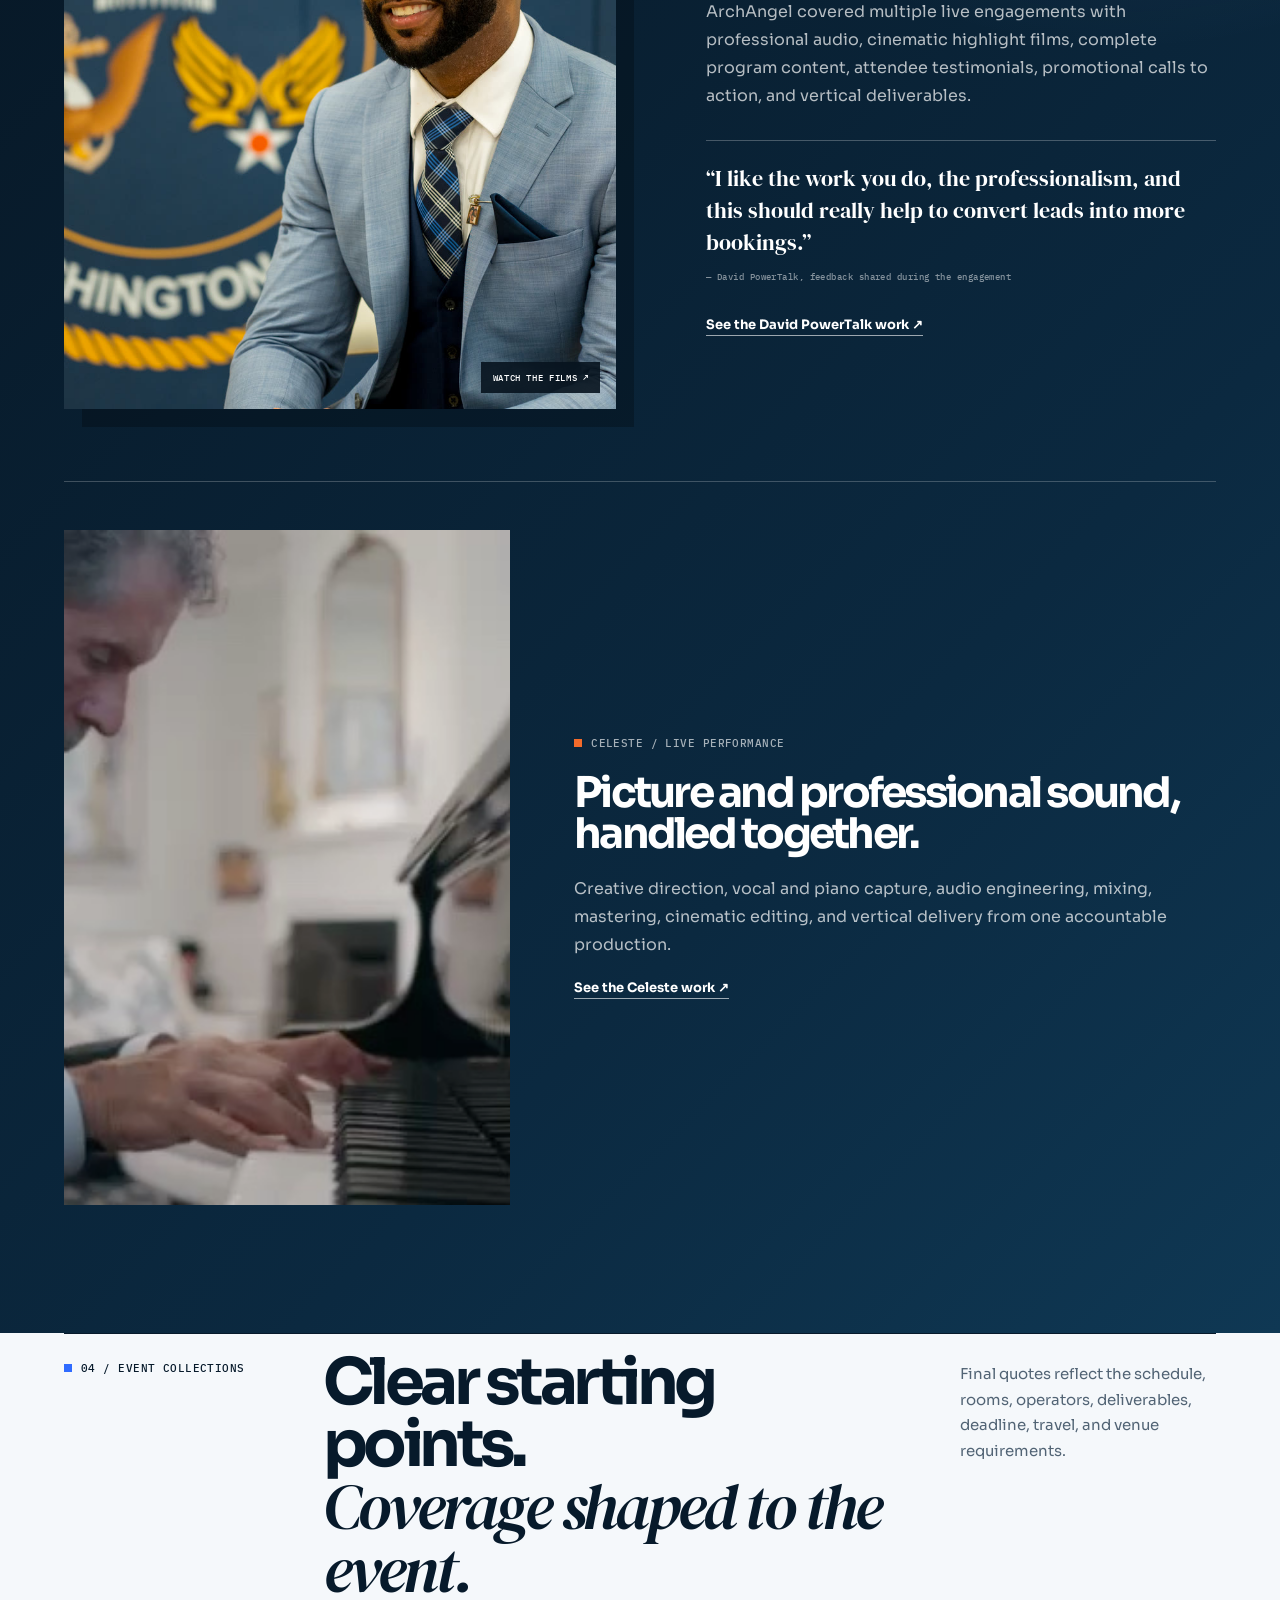
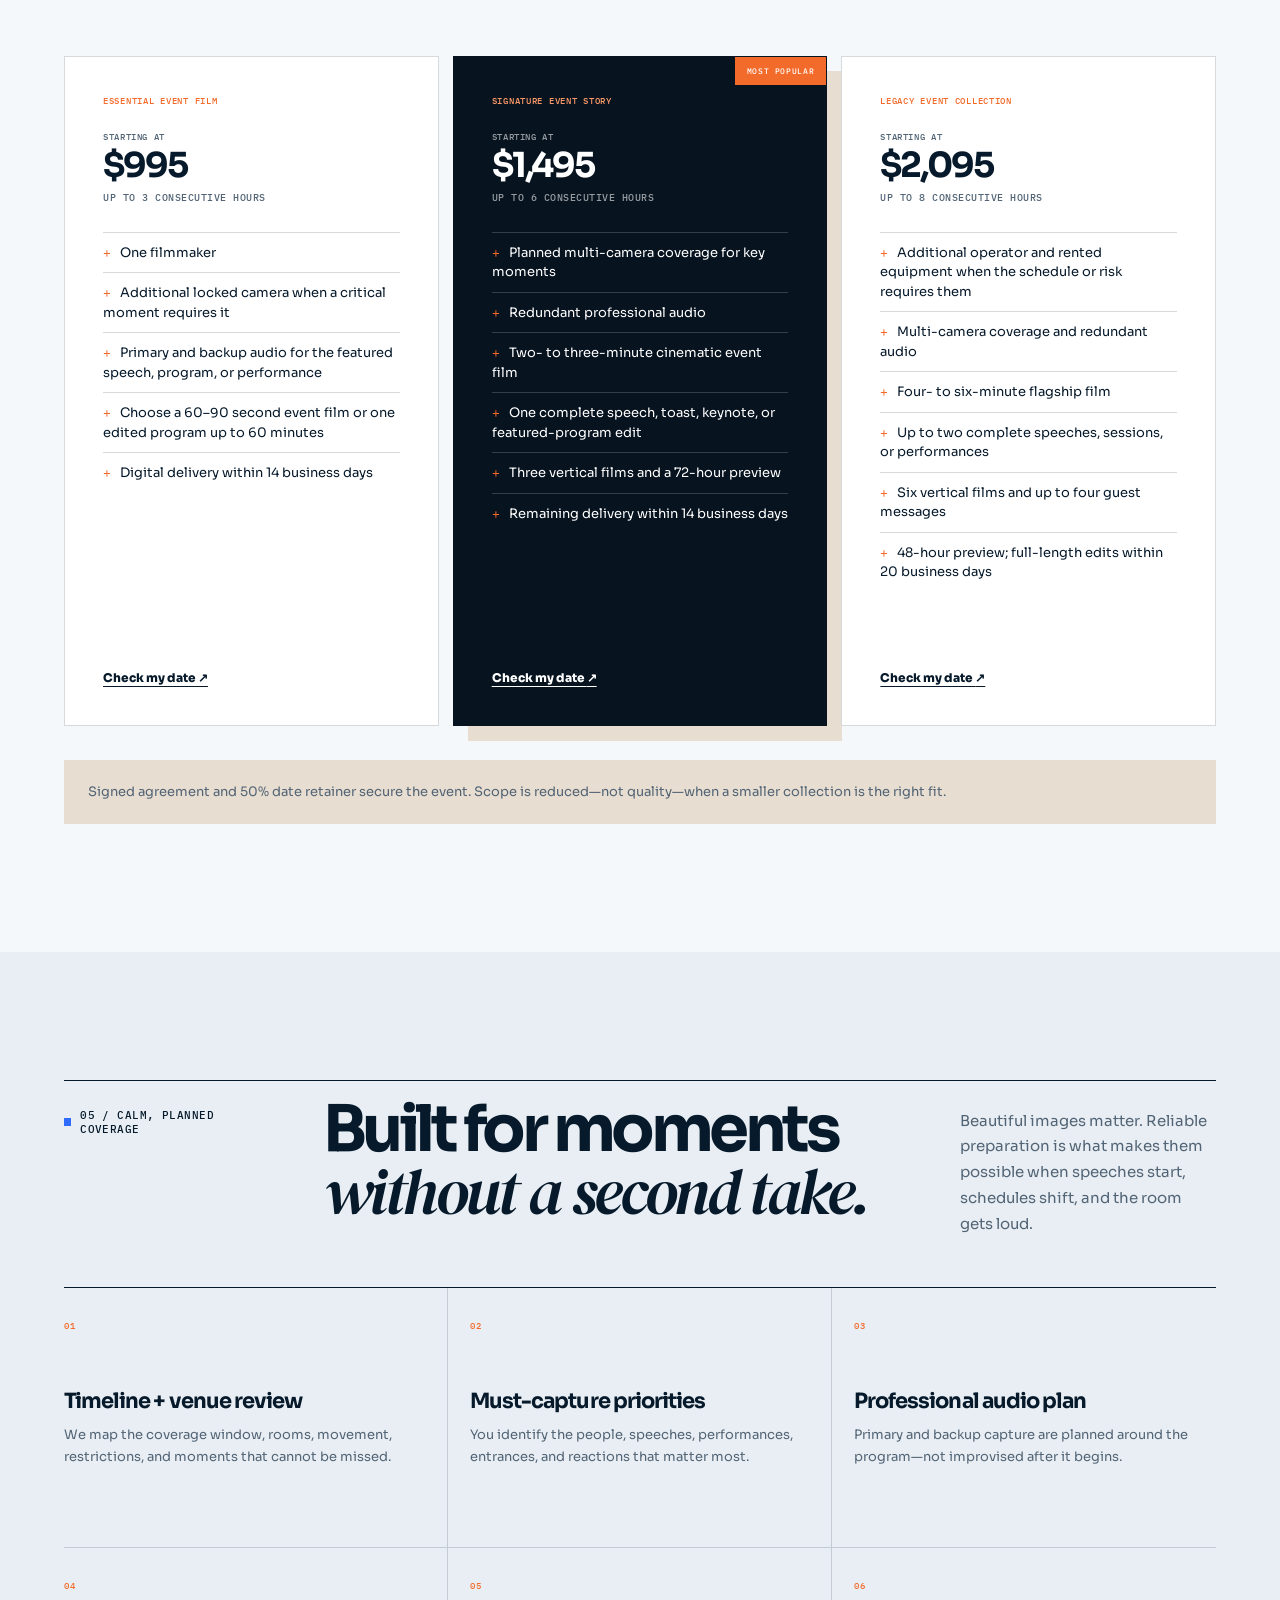
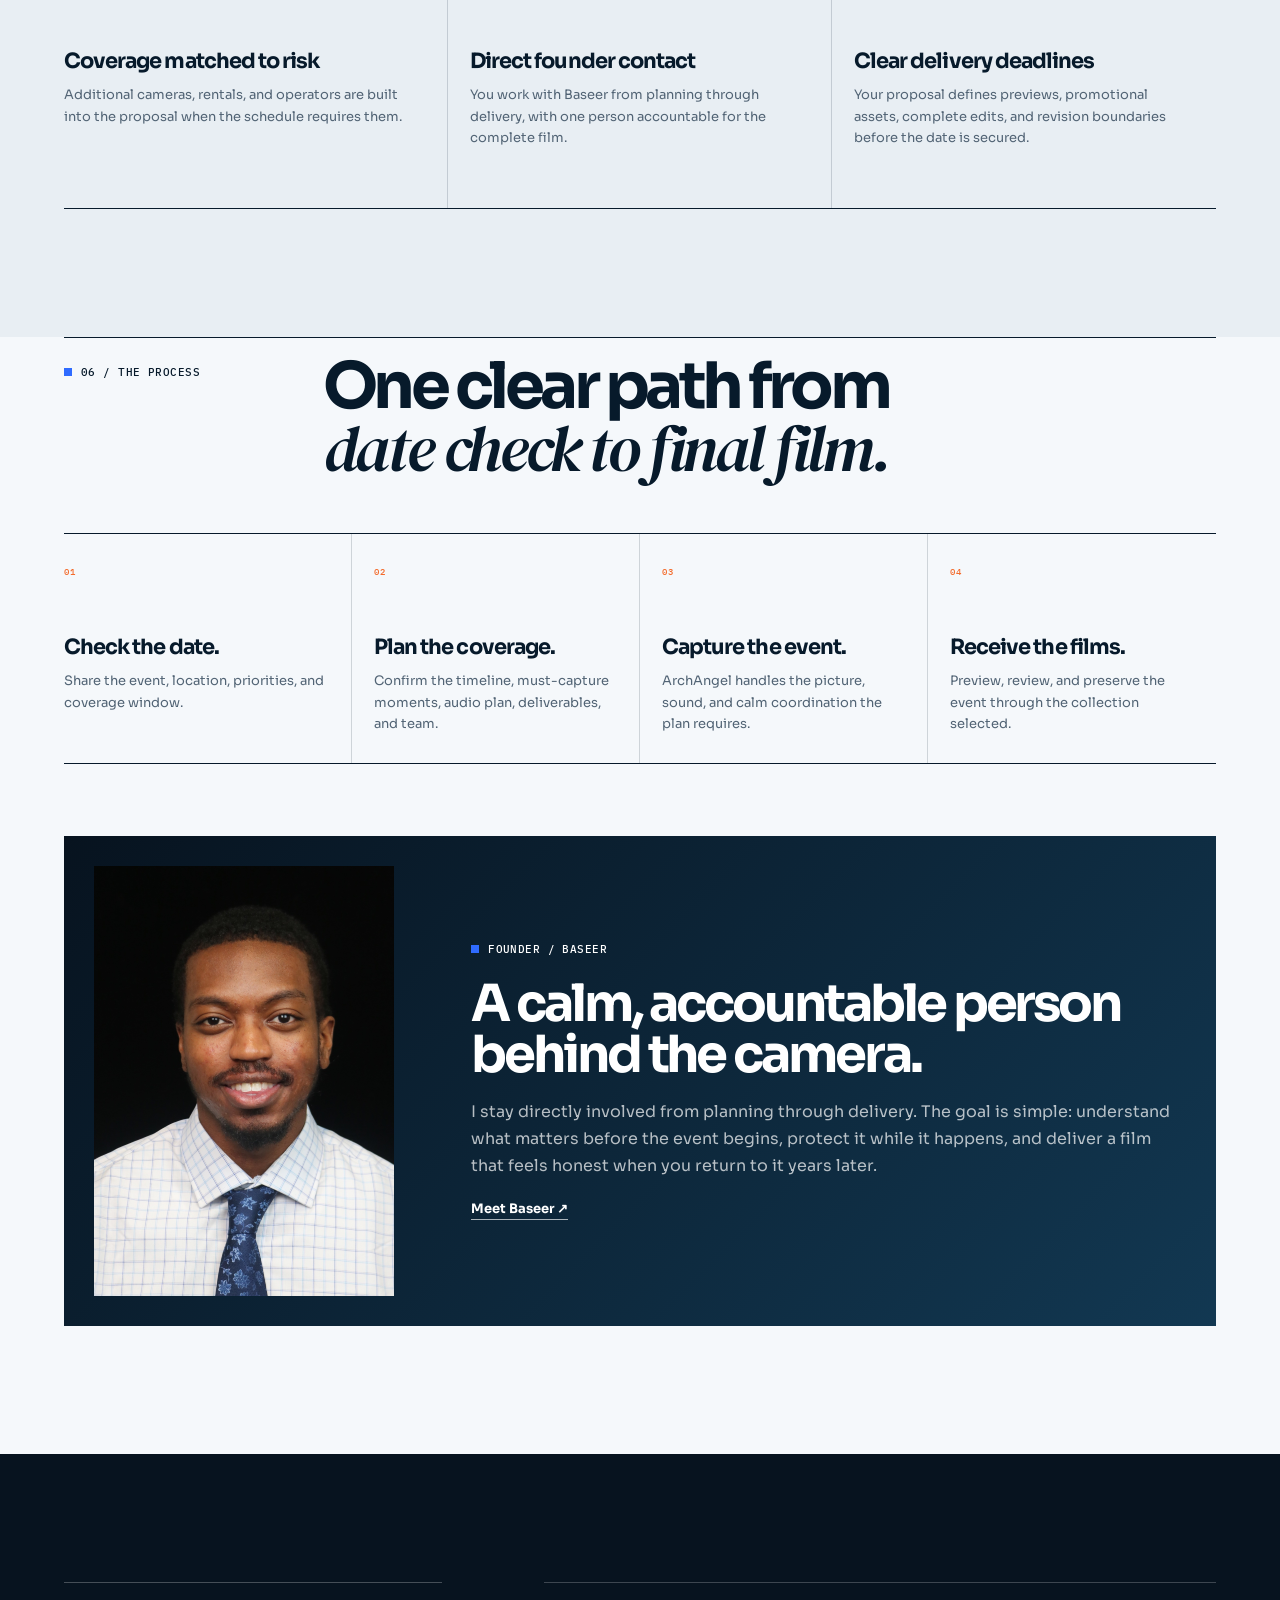
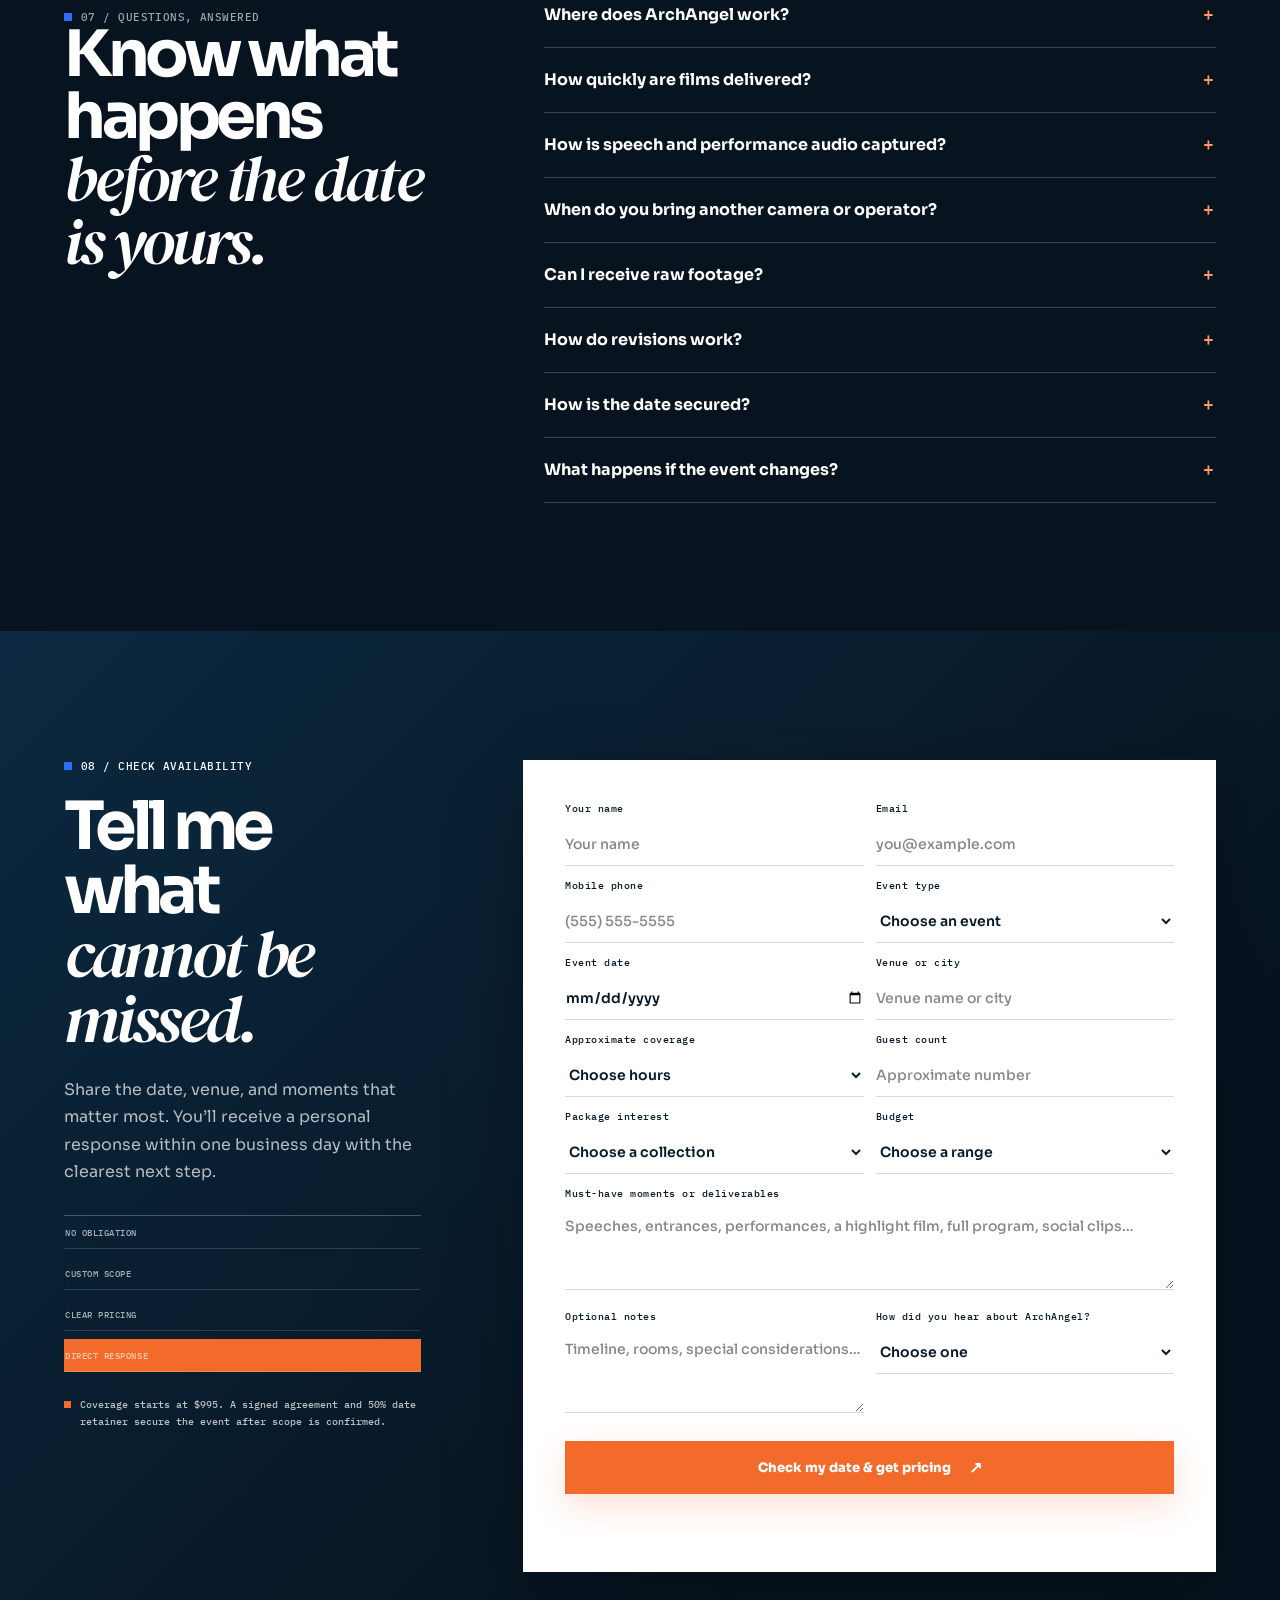
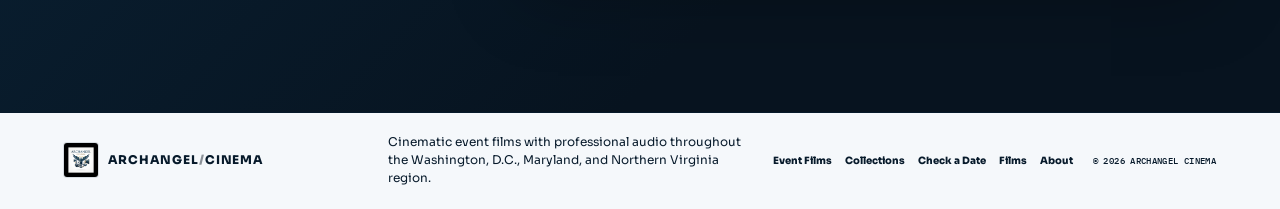
==== commit f77099cf: "pivot" ====
--- a/index.html
+++ b/index.html
@@ -3,7 +3,6 @@
 <head>
   <meta charset="UTF-8" />
   <meta name="viewport" content="width=device-width, initial-scale=1.0" />
-  <!-- Google tag (gtag.js) -->
   <script async src="https://www.googletagmanager.com/gtag/js?id=G-JGWJEMBYHK"></script>
   <script>
     window.dataLayer = window.dataLayer || [];
@@ -11,13 +10,14 @@
     gtag('js', new Date());
     gtag('config', 'G-JGWJEMBYHK');
   </script>
-  <meta name="description" content="Visual marketing systems for profitable businesses ready to grow lead flow: in-house production, focused web builds, paid creative, tracking, and handoff." />
-  <meta name="theme-color" content="#0a0f18" />
-  <title>ArchAngel Cinema — Visual Marketing & Lead Generation</title>
+  <title>ArchAngel Cinema | Cinematic Event Videography</title>
+  <meta name="description" content="Cinematic event films with professional audio for milestone celebrations, keynotes, galas, live performances, and select weddings throughout the Washington, D.C., Maryland, and Northern Virginia region." />
+  <meta name="theme-color" content="#071a2b" />
+  <link rel="canonical" href="https://archangelcinema.com/" />
   <meta property="og:type" content="website" />
   <meta property="og:site_name" content="ArchAngel Cinema" />
-  <meta property="og:title" content="ArchAngel Cinema — Visual Marketing &amp; Lead Generation" />
-  <meta property="og:description" content="Visual marketing systems for profitable businesses ready to grow lead flow. Most industries are open." />
+  <meta property="og:title" content="ArchAngel Cinema | Cinematic Event Videography" />
+  <meta property="og:description" content="The event happens once. Make the film feel like being there again." />
   <meta property="og:url" content="https://archangelcinema.com/" />
   <meta property="og:image" content="https://archangelcinema.com/assets/archangel-social-preview-v1.jpg" />
   <meta property="og:image:width" content="1200" />
@@ -29,171 +29,184 @@
   <link rel="preload" href="assets/fx30-poster.jpg" as="image" />
   <link rel="preconnect" href="https://fonts.googleapis.com" />
   <link rel="preconnect" href="https://fonts.gstatic.com" crossorigin />
-  <link href="https://fonts.googleapis.com/css2?family=DM+Serif+Display:ital@0;1&family=IBM+Plex+Mono:wght@400;500&family=Sora:wght@400;500;600;700;800&display=swap" rel="stylesheet" />
-  <link rel="stylesheet" href="styles.css" />
+  <link href="https://fonts.googleapis.com/css2?family=DM+Serif+Display:ital@0;1&amp;family=IBM+Plex+Mono:wght@400;500&amp;family=Sora:wght@400;500;600;700;800&amp;display=swap" rel="stylesheet" />
+  <link rel="stylesheet" href="styles.css?v=20260719-events1" />
   <link rel="stylesheet" href="motion.css" />
-  <link rel="stylesheet" href="cinematic-scroll.css" />
+  <link rel="stylesheet" href="cinematic-scroll.css?v=20260719-events1" />
+  <link rel="stylesheet" href="event-pages.css?v=20260719-events1" />
+  <link rel="stylesheet" href="event-home.css?v=20260719-events1" />
+  <script type="application/ld+json">
+  {
+    "@context":"https://schema.org",
+    "@graph":[
+      {
+        "@type":["ProfessionalService","LocalBusiness"],
+        "@id":"https://archangelcinema.com/#business",
+        "name":"ArchAngel Cinema",
+        "url":"https://archangelcinema.com/",
+        "image":"https://archangelcinema.com/assets/event-montage-poster-v1.jpg",
+        "description":"Founder-led cinematic event videography with professional audio.",
+        "priceRange":"Starting at $995",
+        "areaServed":[
+          {"@type":"City","name":"Washington, D.C."},
+          {"@type":"State","name":"Maryland"},
+          {"@type":"AdministrativeArea","name":"Northern Virginia"}
+        ],
+        "serviceType":["Event videography","Private celebration films","Keynote filming","Live performance films","Wedding videography"]
+      },
+      {
+        "@type":"VideoObject",
+        "name":"ArchAngel Cinema Event Film Montage",
+        "description":"Selected live event and performance work filmed by ArchAngel Cinema.",
+        "thumbnailUrl":"https://archangelcinema.com/assets/event-montage-poster-v1.jpg",
+        "contentUrl":"https://archangelcinema.com/assets/event-montage-v1.mp4",
+        "uploadDate":"2026-07-19",
+        "duration":"PT28S"
+      }
+    ]
+  }
+  </script>
 </head>
-<body>
+<body class="event-home">
   <div class="grain" aria-hidden="true"></div>
-  <header class="site-header">
+  <header class="site-header" id="site-header">
     <a href="#top" class="brand" aria-label="ArchAngel Cinema home"><img class="brand-logo" src="assets/archangel-emblem-v2.png" alt="" /><span>ARCHANGEL<span class="muted">/</span>CINEMA</span></a>
-    <button class="menu-toggle" aria-label="Open menu" aria-expanded="false"><span></span><span></span></button>
-    <nav class="site-nav" aria-label="Primary navigation"><a href="dealerships/">Dealerships</a><a href="contractors/">Construction</a><a href="proof/">Proof</a><a href="#offer">The offer</a><a href="#work">How it works</a><a href="#start">Free video asset</a></nav>
-    <a class="nav-cta" href="#start">Get your free video <span>↗</span></a>
+    <button class="menu-toggle" type="button" aria-label="Open menu" aria-expanded="false" aria-controls="primary-navigation"><span></span><span></span></button>
+    <nav class="site-nav" id="primary-navigation" aria-label="Primary navigation"><a href="#event-films">Event Films</a><a href="#packages">Collections</a><a href="#reliability">Reliability</a><a href="proof/">Films</a><a href="about/">About</a></nav>
+    <a class="nav-cta" href="#availability" data-event-cta data-cta-location="navigation">Check availability <span>↗</span></a>
   </header>
-  <a class="mobile-cta" href="#start">Get your free video asset <span>↗</span></a>
+  <a class="mobile-cta" href="#availability" data-event-cta data-cta-location="mobile">Check your date <span>↗</span></a>
 
   <main id="top">
-    <section id="reel" class="scroll-film" data-scroll-film data-stage="0" data-floating-cta-zone aria-label="ArchAngel Cinema film sequence">
+    <section id="reel" class="scroll-film" data-scroll-film data-stage="0" data-floating-cta-zone aria-label="ArchAngel Cinema cinematic introduction">
       <div class="film-sticky">
         <div class="film-media" aria-hidden="true">
           <img class="film-poster" src="assets/fx30-poster.jpg" alt="" />
-          <video class="film-video" data-scroll-video muted playsinline preload="auto" poster="assets/fx30-poster.jpg">
-              <source src="assets/fx30-scroll-scrub-v3.mp4" type="video/mp4" />
-              <source src="assets/fx30-scroll.mp4" type="video/mp4" />
+          <video class="film-video" data-scroll-video muted playsinline preload="auto" poster="assets/fx30-poster.jpg" aria-hidden="true">
+            <source src="assets/fx30-scroll-scrub-v3.mp4" type="video/mp4" />
+            <source src="assets/fx30-scroll.mp4" type="video/mp4" />
           </video>
         </div>
         <div class="film-grade" aria-hidden="true"></div>
         <div class="film-vignette" aria-hidden="true"></div>
-        <div class="film-ui" aria-hidden="true">
-          <div class="film-time"><b data-film-time>00:00</b><i></i><b data-film-duration>00:00</b></div>
-          <div class="film-index"><b data-film-number>01</b><span>/ 04</span></div>
-        </div>
-        <div class="film-problem" aria-hidden="true">
-          <span>YOUR FIRST IMPRESSION IS PART OF THE SALE</span>
-          <strong>Make your business look as capable online as it is in real life.</strong>
-          <i>SCROLL TO SEE THE FIX ↓</i>
-        </div>
+        <div class="film-ui" aria-hidden="true"><div class="film-time"><b data-film-time>00:00</b><i></i><b data-film-duration>00:00</b></div><div class="film-index"><b data-film-number>01</b><span>/ 04</span></div></div>
+        <div class="film-problem" aria-hidden="true"><span>PEOPLE. VOICES. ENERGY. MEANING.</span><strong>Picture preserves the scene. Sound preserves what it meant.</strong><i>SCROLL TO ENTER THE STORY ↓</i></div>
         <div class="film-copy-wrap">
-          <article class="film-copy film-copy-opening">
-            <p>VISUAL MARKETING / LEAD GENERATION</p>
-            <h1>Get seen.<br /><em>Get chosen.</em></h1>
-            <div class="film-detail film-qualifier">For profitable businesses ready to grow lead flow through visual marketing. <strong>Most industries are open.</strong></div>
-            <div class="film-actions"><a class="button button-primary" href="#start">Get your free video asset <span>↘</span></a><a class="text-link" href="#offer">See everything included <span>↘</span></a></div>
-          </article>
-          <article class="film-copy">
-            <p>02 / EARN ATTENTION</p>
-            <h2>Give serious buyers a reason to raise their hand.</h2>
-            <div class="film-detail">We pair in-house production with the offer, campaign, and landing path—so every asset points to a clear next step.</div>
-          </article>
-          <article class="film-copy">
-            <p>03 / BUILD THE SYSTEM</p>
-            <h2>Your entire visual growth engine. Done for you.</h2>
-            <div class="film-detail">Strategy, in-house production, focused web builds, paid campaign creative, tracking, lead capture, and sales handoff—managed by one partner.</div>
-          </article>
-          <article class="film-copy">
-            <p>04 / DRIVE RESPONSE</p>
-            <h2>Every asset has a job.</h2>
-            <div class="film-detail">Stop the scroll. Answer a concern. Earn the click. Make the next step obvious.</div>
-            <div class="film-actions"><a class="button button-primary" href="#start">Get your free video asset <span>↘</span></a><a class="text-link" href="#offer">See the complete package <span>↘</span></a></div>
+          <article class="film-copy film-copy-opening" aria-hidden="false">
+            <p>CINEMATIC EVENT VIDEOGRAPHY</p>
+            <h1>Happens once.<br /><em>Feels alive again.</em></h1>
+            <div class="film-detail film-qualifier">Cinematic event films with professional audio for milestone celebrations, keynotes, galas, and live performances throughout the Washington, D.C., Maryland, and Northern Virginia region.</div>
+            <div class="film-actions"><a class="button button-primary" href="#availability" data-event-cta data-cta-location="hero">Check availability <span>↘</span></a><a class="text-link" href="#event-films" data-event-cta data-cta-location="hero">Watch event films <span>↘</span></a></div>
+          </article>
+          <article class="film-copy" aria-hidden="true">
+            <p>02 / HEAR THE MOMENT</p>
+            <h2>The words matter as much as the room.</h2>
+            <div class="film-detail">Speeches, vows, performances, and reactions are planned around professional primary and backup audio—not left to a camera microphone.</div>
+          </article>
+          <article class="film-copy" aria-hidden="true">
+            <p>03 / PLAN WHAT MATTERS</p>
+            <h2>Irreplaceable moments should never be an afterthought.</h2>
+            <div class="film-detail">We review the timeline, venue, must-capture priorities, audio needs, and key people before the event begins.</div>
+          </article>
+          <article class="film-copy" aria-hidden="true">
+            <p>04 / KEEP THE STORY</p>
+            <h2>The event ends.<br />The film keeps it close.</h2>
+            <div class="film-detail">Receive a cinematic highlight plus the full-length and vertical deliverables your event actually needs.</div>
+            <div class="film-actions"><a class="button button-primary" href="#availability" data-event-cta data-cta-location="hero_final">Check your date <span>↘</span></a><a class="text-link" href="#event-films" data-event-cta data-cta-location="hero_final">See real event work <span>↘</span></a></div>
           </article>
         </div>
         <div class="film-progress" aria-hidden="true"><span></span></div>
-        <a class="film-skip" href="#offer">Skip the film <span>↓</span></a>
-      </div>
-    </section>
-
-    <section id="offer" class="manifesto section-shell scroll-reveal">
-      <p class="eyebrow"><span></span> 01 / ZERO-RISK START</p>
-      <div class="manifesto-grid"><div><h2>Best case: we grow together.<br /><em>Worst case: you keep $2,000 in free work.</em></h2><p class="hero-intro">We’re looking for profitable businesses across the Washington, D.C., Maryland, and Northern Virginia region that are ready to grow lead flow through better visual marketing. Most industries are open. Selected businesses receive one ready-to-post 30-second video plus a practical review of the website, offer, and inquiry path around it. If we’re the right fit, we build from there toward more leads and sales. If not, the finished video and prioritized review are still yours—free.</p><div class="scope-strip" aria-label="ArchAngel capabilities"><span>Strategy</span><span>In-house media</span><span>Web</span><span>Paid creative</span><span>Lead flow</span></div></div><div class="manifesto-note brand-seal"><img src="assets/archangel-logo.png" alt="ArchAngel Cinema" /><div><p><strong>We script it. Film it. Edit it. Then show you how to connect the attention to a clear next step.</strong></p><p class="mono">NO PAYMENT. NO OBLIGATION. THE WORK IS YOURS.</p></div></div></div>
-      <div class="offer-grid"><article><b>$500 VALUE</b><h3>30-second video asset</h3><p>If selected, we script, film, and edit one cinema-grade proof asset ready to post.</p></article><article><b>$1,500 VALUE</b><h3>Visual growth review</h3><p>A prioritized review of your offer, visual proof, landing experience, and lead handoff—with clear next actions.</p></article><article><b>UP TO $400/MO</b><h3>15% rollout savings</h3><p>If a managed monthly plan is the right next step, your initial rollout begins with 15% savings.</p></article></div>
-    </section>
-
-    <section id="selected-work" class="client-proof" aria-labelledby="client-proof-title" data-floating-cta-zone>
-      <div class="client-proof-inner section-shell">
-        <div class="client-proof-heading scroll-reveal">
-          <p class="eyebrow"><span></span> PROOF / SELECTED CLIENT WORK</p>
-          <h2 id="client-proof-title">Real work.<br /><em>Trusted by established clients.</em></h2>
-          <p>Completed engagements that show how ArchAngel carries an idea from production through a useful library of finished assets.</p>
-        </div>
-        <div class="client-proof-feature scroll-reveal">
-          <a class="client-proof-media" href="proof/#david" aria-label="View the David PowerTalk case study">
-            <img src="assets/proof/david-powertalk-command-v3.jpg" alt="David PowerTalk photographed by ArchAngel at Joint Base Anacostia-Bolling" loading="lazy" width="1440" height="1080" />
-            <span>VIEW THE CASE STUDY <b>↗</b></span>
-          </a>
-          <div class="client-proof-copy">
-            <p class="client-proof-kicker">FLAGSHIP CLIENT WORK / DAVID POWERTALK</p>
-            <h3>One live message.<br />Multiple ways to keep it working.</h3>
-            <p>Across multiple engagements, ArchAngel turned David’s live appearances into cinematic films, social-first edits, attendee testimonials, promotional calls to action, and program content.</p>
-            <div class="client-proof-stats" aria-label="David PowerTalk social following">
-              <a href="https://www.instagram.com/davidpowertalk/" target="_blank" rel="noopener noreferrer" data-social-proof="instagram" aria-label="Verify David PowerTalk's 330 thousand plus Instagram following">
-                <strong>330K+</strong><span>Instagram following</span><em>VERIFY ↗</em>
-              </a>
-              <a href="https://www.tiktok.com/@davidpowertalk" target="_blank" rel="noopener noreferrer" data-social-proof="tiktok" aria-label="Verify David PowerTalk's 630 thousand plus TikTok following">
-                <strong>630K+</strong><span>TikTok following</span><em>VERIFY ↗</em>
-              </a>
-            </div>
-            <p class="client-proof-disclaimer">Audience established before ArchAngel’s involvement. Included as context for the level of client trust.</p>
-            <blockquote><p>“I like the work you do, the professionalism, and this should really help convert leads into more bookings.”</p><cite>— David PowerTalk, feedback shared during the engagement</cite></blockquote>
-            <a class="button button-primary client-proof-button" href="proof/" data-proof-link>Explore the complete client work <span>↗</span></a>
-          </div>
-        </div>
-        <a class="client-proof-secondary scroll-reveal" href="proof/#celeste" aria-label="View the Celeste live music production case study">
-          <img src="assets/proof/celeste-performance-poster.jpg" alt="Pianist performing during Celeste's live production" loading="lazy" width="1200" height="675" />
-          <span><b>ADDITIONAL WORK / LIVE MUSIC PRODUCTION</b> Creative direction, professional vocal and piano capture, audio engineering, mixing, mastering, cinematic editing, and social cutdowns.</span>
-          <em>VIEW PROJECT ↗</em>
-        </a>
-      </div>
-    </section>
-
-    <section id="managed" class="managed-band" data-floating-cta-zone>
-      <div class="managed-orbit" data-parallax=".025" aria-hidden="true"><span></span><span></span><span></span></div>
-      <div class="managed section-shell">
-        <div class="managed-heading scroll-reveal"><p class="eyebrow"><span></span> 02 / MANAGED MONTHLY</p><h2>You run the business.<br /><em>We build the demand engine.</em></h2><p>Your plan can cover strategy, in-house production, focused website and landing-page builds, paid campaign creative, tracking, lead capture, and sales-team handoff. You approve the direction; we run the system.</p></div>
-        <div class="managed-grid scroll-reveal" aria-label="Managed monthly service areas">
-          <article class="managed-card" data-flip-card>
-            <div class="managed-card-inner">
-              <div class="managed-card-face managed-card-front" aria-hidden="false"><span>01 / STRATEGY</span><h3>We find the angle.</h3><p>Offer, audience, message, monthly campaign plan, and success measures.</p><button class="managed-card-toggle" type="button" aria-expanded="false" aria-controls="managed-strategy-details">Explore the details <span aria-hidden="true">↻</span></button></div>
-              <div id="managed-strategy-details" class="managed-card-face managed-card-back" aria-hidden="true" inert><span>WHAT THIS INCLUDES</span><h3>A campaign built around one business outcome.</h3><ul><li>Clarify the offer and ideal buyer</li><li>Find the objections slowing the sale</li><li>Map the message, channels, and 30-day plan</li></ul><p class="managed-card-outcome">SUCCESS = CALLS, FORMS, OR APPOINTMENTS</p><button class="managed-card-toggle managed-card-close" type="button">Back to summary <span aria-hidden="true">↺</span></button></div>
-            </div>
-          </article>
-          <article class="managed-card" data-flip-card>
-            <div class="managed-card-inner">
-              <div class="managed-card-face managed-card-front" aria-hidden="false"><span>02 / IN-HOUSE PRODUCTION</span><h3>We create the proof.</h3><p>Scripting, cinema production, photography, editing, and channel-ready cutdowns.</p><button class="managed-card-toggle" type="button" aria-expanded="false" aria-controls="managed-production-details">Explore the details <span aria-hidden="true">↻</span></button></div>
-              <div id="managed-production-details" class="managed-card-face managed-card-back" aria-hidden="true" inert><span>WHAT THIS INCLUDES</span><h3>One shoot becomes a library of usable proof.</h3><ul><li>Campaign concept and scripts</li><li>On-location video and photography</li><li>Hero asset, ads, vertical cutdowns, and stills</li></ul><p class="managed-card-outcome">BUILT IN-HOUSE. READY FOR THE CHANNEL.</p><button class="managed-card-toggle managed-card-close" type="button">Back to summary <span aria-hidden="true">↺</span></button></div>
-            </div>
-          </article>
-          <article class="managed-card" data-flip-card>
-            <div class="managed-card-inner">
-              <div class="managed-card-face managed-card-front" aria-hidden="false"><span>03 / LAUNCH + LEAD FLOW</span><h3>We connect the path.</h3><p>Focused web builds, campaign setup, tracking, lead capture, and team handoff.</p><button class="managed-card-toggle" type="button" aria-expanded="false" aria-controls="managed-lead-flow-details">Explore the details <span aria-hidden="true">↻</span></button></div>
-              <div id="managed-lead-flow-details" class="managed-card-face managed-card-back" aria-hidden="true" inert><span>WHAT THIS INCLUDES</span><h3>Every asset points somewhere useful.</h3><ul><li>Focused page or website improvements</li><li>Campaign setup, tracking, and lead capture</li><li>Notifications and a clear handoff to your team</li></ul><p class="managed-card-outcome">FROM FIRST VIEW TO FIRST RESPONSE.</p><button class="managed-card-toggle managed-card-close" type="button">Back to summary <span aria-hidden="true">↺</span></button></div>
-            </div>
-          </article>
-        </div>
-        <div class="managed-outcomes scroll-reveal"><p>CREATIVE PRODUCED</p><p>CAMPAIGNS LAUNCHED</p><p>INQUIRIES ROUTED</p></div>
-        <p class="managed-ownership scroll-reveal">YOUR ASSETS. YOUR WEBSITE. YOUR AD ACCOUNTS. ONE ACCOUNTABLE PARTNER.</p>
-        <div class="managed-cta scroll-reveal"><div><p class="eyebrow"><span></span> START WITH SOMETHING REAL</p><h3>Your first campaign-ready asset is on us.</h3><p>Experience the production and strategy before choosing a monthly plan.</p></div><a class="button button-inverse" href="#start">Get your free video asset <span>↗</span></a></div>
-      </div>
-    </section>
-
-    <section id="work" class="method section-shell">
-      <div class="method-top"><p class="eyebrow"><span></span> 03 / FROM PILOT TO MANAGED</p><h2>Plan. Produce.<br /><em>Launch.</em></h2></div>
-      <div class="method-steps"><article><span>01</span><h3>Find the friction.</h3><p>We inspect the offer, buyer concerns, current proof, website path, and handoff.</p></article><article><span>02</span><h3>Build the campaign.</h3><p>We produce the core asset and adapt it for the channels where buyers make decisions.</p></article><article><span>03</span><h3>Connect the response.</h3><p>If there’s a fit, one monthly plan covers the landing path, campaign setup, capture, and lead flow.</p></article></div>
-      <aside class="method-founder scroll-reveal" aria-labelledby="method-founder-title">
-        <img src="assets/baseer-portrait-v1.jpg" alt="Baseer, founder of ArchAngel Cinema" width="1200" height="1500" loading="lazy" />
-        <div><p class="eyebrow"><span></span> FOUNDER / BASEER</p><h3 id="method-founder-title">One accountable partner behind the system.</h3><p>You work directly with me across strategy, production, the web experience, and launch—so your plan never gets lost between vendors.</p></div>
-        <a class="button method-founder-link" href="about/" data-about-link>Meet Baseer <span>↗</span></a>
-      </aside>
-    </section>
-
-    <section class="proof-wall"><div class="proof-wall-inner section-shell"><div class="proof-copy"><p class="eyebrow"><span></span> 04 / MORE THAN THE EDIT</p><h2>One accountable system from <em>first frame to first response.</em></h2><p>A videographer can hand you footage. An ad agency can ask you to supply the creative. We connect the production, page, campaign, and handoff.</p></div><div class="proof-lines"><p><b>IN-HOUSE CREATIVE</b> Strategy, scripting, cinema production, photography, and cutdowns.</p><p><b>WEB + CONVERSION</b> Focused website improvements and landing pages built around the offer.</p><p><b>CAMPAIGN OPERATIONS</b> Launch, tracking, and ongoing creative inside accounts you own.</p><p><b>LEAD ROUTING</b> Forms, notifications, and a clear handoff to your team.</p></div></div></section>
-
-    <section id="start" class="contact-band" data-floating-cta-zone>
-      <div class="contact section-shell scroll-reveal">
-        <div class="contact-intro"><p class="eyebrow"><span></span> 05 / YOUR FREE VIDEO PRODUCTION ASSET</p><h2>Start with something you can use.</h2><p>Tell us what you sell and where buyers hesitate. If selected, we’ll plan, shoot, and deliver one focused 30-second asset—then show how it could connect to a managed monthly system.</p><div class="contact-assurances"><span>Scripted</span><span>Filmed</span><span>Edited</span><span>Ready to post</span></div><div class="contact-note"><span></span> For profitable businesses across the Washington, D.C., Maryland, and Northern Virginia region ready to grow lead flow. Most industries are open. No payment information or obligation to continue.</div></div>
-        <form id="inquiry-form" class="inquiry-form" action="https://formspree.io/f/maqrwpqr" method="POST" novalidate>
-          <input type="hidden" id="vertical" name="vertical" value="General" />
-          <div class="form-row"><label class="form-field"><span>Your name</span><input id="name" name="name" autocomplete="name" required placeholder="Your name" /></label><label class="form-field"><span>Work email</span><input id="email" name="email" type="email" autocomplete="email" required placeholder="you@company.com" /></label></div>
-          <div class="form-row"><label class="form-field"><span>Business name</span><input id="company" name="company" autocomplete="organization" required placeholder="Business name" /></label><label class="form-field"><span>Website</span><input id="url" name="url" type="text" inputmode="url" autocomplete="url" autocapitalize="none" spellcheck="false" placeholder="yourcompany.com" /></label></div>
-          <label class="form-field"><span>What do you want more customers to do?</span><textarea id="message" name="message" required rows="2" placeholder="Book, call, inquire, visit, or request a quote."></textarea></label>
-          <div class="form-submit-row"><button class="button button-primary" type="submit">Request my free video asset <span>↗</span></button><p id="form-status" aria-live="polite"></p></div>
+        <a class="film-skip" href="#event-films">Skip the introduction <span>↓</span></a>
+      </div>
+    </section>
+
+    <div class="event-qualification" aria-label="ArchAngel Cinema event service highlights"><span>Coverage starting at $995</span><span>Professional audio</span><span>Direct founder access</span><span>Personal response within one business day</span></div>
+
+    <section id="event-films" class="event-montage section-shell" data-floating-cta-zone>
+      <div class="event-section-heading scroll-reveal"><p class="eyebrow"><span></span> 01 / REAL EVENT WORK</p><h2>The event happens once.<br /><em>Make the film feel like being there again.</em></h2><p>Selected moments from live engagements and a directed performance—filmed, shaped, and delivered by ArchAngel Cinema.</p></div>
+      <div class="event-montage-frame scroll-reveal">
+        <video controls muted autoplay loop playsinline preload="none" poster="assets/event-montage-poster-v1.jpg" data-video-name="event-montage" aria-label="ArchAngel Cinema event film montage"><source data-src="assets/event-montage-v1.mp4" type="video/mp4" />Your browser does not support embedded video.</video>
+        <div class="event-montage-caption"><span>DAVID POWERTALK / CELESTE</span><span>LIVE EVENTS + PERFORMANCE / PICTURE + SOUND</span></div>
+      </div>
+    </section>
+
+    <section class="event-paths section-shell" aria-labelledby="event-path-title">
+      <div class="event-section-heading scroll-reveal"><p class="eyebrow"><span></span> 02 / CHOOSE YOUR EVENT</p><h2 id="event-path-title">Coverage built around<br /><em>what cannot be repeated.</em></h2></div>
+      <div class="event-path-grid scroll-reveal">
+        <a class="event-path-card event-path-private" href="#availability" data-event-cta data-cta-location="event_paths" data-event-type-choice="Private celebration"><span>01</span><p>Milestone birthdays, anniversaries, retirements, graduations, quinceañeras, Sweet 16s, and intentionally produced private celebrations.</p><h3>Private<br />Celebrations</h3><b>Check the date ↗</b></a>
+        <a class="event-path-card event-path-professional" href="#availability" data-event-cta data-cta-location="event_paths" data-event-type-choice="Keynote / conference"><span>02</span><p>Keynotes, conferences, galas, fundraisers, awards programs, associations, and executive events.</p><h3>Professional Events<br />&amp; Keynotes</h3><b>Check the date ↗</b></a>
+        <a class="event-path-card event-path-performance" href="#availability" data-event-cta data-cta-location="event_paths" data-event-type-choice="Live performance"><span>03</span><p>Professional picture and sound for speakers, musicians, and performers who need the full appearance and the films around it.</p><h3>Live<br />Performances</h3><b>Check the date ↗</b></a>
+      </div>
+      <p class="wedding-path scroll-reveal">Planning a wedding? <a href="#availability" data-event-cta data-cta-location="event_paths" data-event-type-choice="Wedding">Ask about select wedding coverage <span>↗</span></a></p>
+    </section>
+
+    <section class="event-proof" aria-labelledby="event-proof-title">
+      <div class="section-shell">
+        <div class="event-section-heading scroll-reveal"><p class="eyebrow"><span></span> 03 / SELECTED EVENT WORK</p><h2 id="event-proof-title">Real clients.<br /><em>Complete picture-and-sound delivery.</em></h2></div>
+        <article class="event-proof-feature scroll-reveal">
+          <a href="proof/#david" class="event-proof-media"><img src="assets/proof/david-powertalk-command-v3.jpg" alt="David PowerTalk during a live ArchAngel Cinema engagement" width="1440" height="1080" loading="lazy" /><span>WATCH THE FILMS ↗</span></a>
+          <div><p class="eyebrow"><span></span> DAVID POWERTALK / MULTIPLE ENGAGEMENTS</p><h3>One live message, captured for every place it needed to go.</h3><p>ArchAngel covered multiple live engagements with professional audio, cinematic highlight films, complete program content, attendee testimonials, promotional calls to action, and vertical deliverables.</p><blockquote><p>“I like the work you do, the professionalism, and this should really help to convert leads into more bookings.”</p><cite>— David PowerTalk, feedback shared during the engagement</cite></blockquote><a class="text-link" href="proof/#david">See the David PowerTalk work <span>↗</span></a></div>
+        </article>
+        <article class="event-proof-secondary scroll-reveal">
+          <img src="assets/proof/celeste-performance-poster.jpg" alt="A live piano performance filmed and recorded by ArchAngel Cinema" width="1200" height="675" loading="lazy" />
+          <div><p class="eyebrow"><span></span> CELESTE / LIVE PERFORMANCE</p><h3>Picture and professional sound, handled together.</h3><p>Creative direction, vocal and piano capture, audio engineering, mixing, mastering, cinematic editing, and vertical delivery from one accountable production.</p><a class="text-link" href="proof/#celeste">See the Celeste work <span>↗</span></a></div>
+        </article>
+      </div>
+    </section>
+
+    <section class="event-packages section-shell" id="packages" aria-labelledby="packages-title">
+      <div class="event-section-heading scroll-reveal"><p class="eyebrow"><span></span> 04 / EVENT COLLECTIONS</p><h2 id="packages-title">Clear starting points.<br /><em>Coverage shaped to the event.</em></h2><p>Final quotes reflect the schedule, rooms, operators, deliverables, deadline, travel, and venue requirements.</p></div>
+      <div class="package-grid scroll-reveal">
+        <article class="package-card"><p>ESSENTIAL EVENT FILM</p><h3><small>Starting at</small>$995</h3><span>UP TO 3 CONSECUTIVE HOURS</span><ul><li>One filmmaker</li><li>Additional locked camera when a critical moment requires it</li><li>Primary and backup audio for the featured speech, program, or performance</li><li>Choose a 60–90 second event film or one edited program up to 60 minutes</li><li>Digital delivery within 14 business days</li></ul><a href="#availability" data-event-cta data-cta-location="packages" data-package-interest="Essential Event Film">Check my date <span>↗</span></a></article>
+        <article class="package-card package-popular"><b>MOST POPULAR</b><p>SIGNATURE EVENT STORY</p><h3><small>Starting at</small>$1,495</h3><span>UP TO 6 CONSECUTIVE HOURS</span><ul><li>Planned multi-camera coverage for key moments</li><li>Redundant professional audio</li><li>Two- to three-minute cinematic event film</li><li>One complete speech, toast, keynote, or featured-program edit</li><li>Three vertical films and a 72-hour preview</li><li>Remaining delivery within 14 business days</li></ul><a href="#availability" data-event-cta data-cta-location="packages" data-package-interest="Signature Event Story">Check my date <span>↗</span></a></article>
+        <article class="package-card"><p>LEGACY EVENT COLLECTION</p><h3><small>Starting at</small>$2,095</h3><span>UP TO 8 CONSECUTIVE HOURS</span><ul><li>Additional operator and rented equipment when the schedule or risk requires them</li><li>Multi-camera coverage and redundant audio</li><li>Four- to six-minute flagship film</li><li>Up to two complete speeches, sessions, or performances</li><li>Six vertical films and up to four guest messages</li><li>48-hour preview; full-length edits within 20 business days</li></ul><a href="#availability" data-event-cta data-cta-location="packages" data-package-interest="Legacy Event Collection">Check my date <span>↗</span></a></article>
+      </div>
+      <p class="package-terms scroll-reveal">Signed agreement and 50% date retainer secure the event. Scope is reduced—not quality—when a smaller collection is the right fit.</p>
+    </section>
+
+    <section class="event-reliability" id="reliability">
+      <div class="section-shell event-reliability-inner">
+        <div class="event-section-heading scroll-reveal"><p class="eyebrow"><span></span> 05 / CALM, PLANNED COVERAGE</p><h2>Built for moments<br /><em>without a second take.</em></h2><p>Beautiful images matter. Reliable preparation is what makes them possible when speeches start, schedules shift, and the room gets loud.</p></div>
+        <div class="reliability-grid scroll-reveal"><article><span>01</span><h3>Timeline + venue review</h3><p>We map the coverage window, rooms, movement, restrictions, and moments that cannot be missed.</p></article><article><span>02</span><h3>Must-capture priorities</h3><p>You identify the people, speeches, performances, entrances, and reactions that matter most.</p></article><article><span>03</span><h3>Professional audio plan</h3><p>Primary and backup capture are planned around the program—not improvised after it begins.</p></article><article><span>04</span><h3>Coverage matched to risk</h3><p>Additional cameras, rentals, and operators are built into the proposal when the schedule requires them.</p></article><article><span>05</span><h3>Direct founder contact</h3><p>You work with Baseer from planning through delivery, with one person accountable for the complete film.</p></article><article><span>06</span><h3>Clear delivery deadlines</h3><p>Your proposal defines previews, promotional assets, complete edits, and revision boundaries before the date is secured.</p></article></div>
+      </div>
+    </section>
+
+    <section class="event-process section-shell">
+      <div class="event-section-heading scroll-reveal"><p class="eyebrow"><span></span> 06 / THE PROCESS</p><h2>One clear path from<br /><em>date check to final film.</em></h2></div>
+      <div class="process-grid scroll-reveal"><article><span>01</span><h3>Check the date.</h3><p>Share the event, location, priorities, and coverage window.</p></article><article><span>02</span><h3>Plan the coverage.</h3><p>Confirm the timeline, must-capture moments, audio plan, deliverables, and team.</p></article><article><span>03</span><h3>Capture the event.</h3><p>ArchAngel handles the picture, sound, and calm coordination the plan requires.</p></article><article><span>04</span><h3>Receive the films.</h3><p>Preview, review, and preserve the event through the collection selected.</p></article></div>
+      <aside class="event-founder scroll-reveal"><img src="assets/baseer-portrait-v2.jpg" alt="Baseer, founder and filmmaker at ArchAngel Cinema" width="1199" height="1800" loading="lazy" /><div><p class="eyebrow"><span></span> FOUNDER / BASEER</p><h3>A calm, accountable person behind the camera.</h3><p>I stay directly involved from planning through delivery. The goal is simple: understand what matters before the event begins, protect it while it happens, and deliver a film that feels honest when you return to it years later.</p><a class="text-link" href="about/">Meet Baseer <span>↗</span></a></div></aside>
+    </section>
+
+    <section class="event-faq" aria-labelledby="faq-title"><div class="section-shell event-faq-inner"><div class="event-section-heading scroll-reveal"><p class="eyebrow"><span></span> 07 / QUESTIONS, ANSWERED</p><h2 id="faq-title">Know what happens<br /><em>before the date is yours.</em></h2></div><div class="faq-list scroll-reveal">
+      <details><summary>Where does ArchAngel work?</summary><p>ArchAngel serves the Washington, D.C., Maryland, and Northern Virginia region. Travel, parking, permits, and unusual venue requirements are disclosed in the quote.</p></details>
+      <details><summary>How quickly are films delivered?</summary><p>Most highlight and promotional deliverables arrive within 14 business days. Legacy full-length edits may take up to 20 business days. Preview and rush options depend on the collection.</p></details>
+      <details><summary>How is speech and performance audio captured?</summary><p>We plan professional primary and backup audio around the featured speech, program, performance, or ceremony. The exact signal path depends on the venue and production.</p></details>
+      <details><summary>When do you bring another camera or operator?</summary><p>When simultaneous moments, separate rooms, schedule risk, or uninterrupted key coverage require it. Necessary crew and rentals are identified in the custom proposal.</p></details>
+      <details><summary>Can I receive raw footage?</summary><p>Raw footage starts at $400 when requested and is clearly labeled as unedited media. It does not replace the finished films in a collection.</p></details>
+      <details><summary>How do revisions work?</summary><p>Collections include one consolidated revision round on the creative highlight or selected deliverable. Full-length documentary edits include factual corrections rather than creative restructuring.</p></details>
+      <details><summary>How is the date secured?</summary><p>A signed agreement and 50% date retainer secure the event. The balance is due seven calendar days before coverage. Tentative proposal holds expire after five business days.</p></details>
+      <details><summary>What happens if the event changes?</summary><p>Rescheduling and cancellation terms are defined in the agreement. Contact ArchAngel as soon as possible so availability, rentals, crew, and venue changes can be reviewed.</p></details>
+    </div></div></section>
+
+    <section id="availability" class="event-contact" data-floating-cta-zone>
+      <div class="section-shell event-contact-inner">
+        <div class="event-contact-copy scroll-reveal"><p class="eyebrow"><span></span> 08 / CHECK AVAILABILITY</p><h2>Tell me what<br /><em>cannot be missed.</em></h2><p>Share the date, venue, and moments that matter most. You’ll receive a personal response within one business day with the clearest next step.</p><div class="contact-assurances"><span>No obligation</span><span>Custom scope</span><span>Clear pricing</span><span>Direct response</span></div><p class="contact-note"><span></span> Coverage starts at $995. A signed agreement and 50% date retainer secure the event after scope is confirmed.</p></div>
+        <form id="availability-form" class="inquiry-form event-availability-form" action="https://formspree.io/f/maqrwpqr" method="POST" novalidate>
+          <input type="hidden" name="form_context" value="homepage_availability" />
+          <div class="form-row"><label class="form-field"><span>Your name</span><input name="name" autocomplete="name" required placeholder="Your name" /></label><label class="form-field"><span>Email</span><input name="email" type="email" autocomplete="email" required placeholder="you@example.com" /></label></div>
+          <div class="form-row"><label class="form-field"><span>Mobile phone</span><input name="mobile" type="tel" autocomplete="tel" required placeholder="(555) 555-5555" /></label><label class="form-field"><span>Event type</span><select name="event_type" required><option value="">Choose an event</option><option>Milestone birthday</option><option>Anniversary</option><option>Retirement</option><option>Graduation</option><option>Quinceañera / Sweet 16</option><option>Private celebration</option><option>Keynote / conference</option><option>Gala / fundraiser</option><option>Live performance</option><option>Wedding</option><option>Other</option></select></label></div>
+          <div class="form-row"><label class="form-field"><span>Event date</span><input name="event_date" type="date" required /></label><label class="form-field"><span>Venue or city</span><input name="venue_city" autocomplete="street-address" required placeholder="Venue name or city" /></label></div>
+          <div class="form-row"><label class="form-field"><span>Approximate coverage</span><select name="coverage_hours" required><option value="">Choose hours</option><option>Up to 3 hours</option><option>4–6 hours</option><option>7–8 hours</option><option>Not sure</option></select></label><label class="form-field"><span>Guest count</span><input name="guest_count" type="number" min="1" inputmode="numeric" required placeholder="Approximate number" /></label></div>
+          <div class="form-row"><label class="form-field"><span>Package interest</span><select name="package_interest" required><option value="">Choose a collection</option><option>Essential Event Film</option><option>Signature Event Story</option><option>Legacy Event Collection</option><option>Speaker Booking Kit</option><option>Live Performance Film</option><option>Select Wedding Film</option><option>Not sure</option></select></label><label class="form-field"><span>Budget</span><select name="budget" required><option value="">Choose a range</option><option>Under $995</option><option>$995–$1,494</option><option>$1,495–$2,094</option><option>$2,095+</option><option>Not sure</option></select></label></div>
+          <label class="form-field"><span>Must-have moments or deliverables</span><textarea name="must_have" rows="3" required placeholder="Speeches, entrances, performances, a highlight film, full program, social clips…"></textarea></label>
+          <div class="form-row"><label class="form-field"><span>Optional notes</span><textarea name="notes" rows="2" placeholder="Timeline, rooms, special considerations…"></textarea></label><label class="form-field"><span>How did you hear about ArchAngel?</span><select name="referral_source"><option value="">Choose one</option><option>Google</option><option>Thumbtack</option><option>Venue or planner</option><option>Referral</option><option>Social media</option><option>Other</option></select></label></div>
+          <div class="form-submit-row"><button class="button button-primary" type="submit" data-event-cta data-cta-location="form">Check my date &amp; get pricing <span>↗</span></button><p id="form-status" data-form-status aria-live="polite"></p></div>
         </form>
       </div>
     </section>
   </main>
 
-  <footer class="site-footer section-shell"><a href="#top" class="brand"><img class="brand-logo" src="assets/archangel-emblem-v2.png" alt="" /><span>ARCHANGEL<span class="muted">/</span>CINEMA</span></a><div class="footer-summary"><p>In-house production, focused web builds, paid creative, and lead-flow systems for high-value businesses.</p></div><p class="mono">© <span id="year"></span> ARCHANGEL CINEMA</p></footer>
-  <script src="main.js?v=20260713-cta1"></script>
+  <footer class="site-footer section-shell"><a href="#top" class="brand"><img class="brand-logo" src="assets/archangel-emblem-v2.png" alt="" /><span>ARCHANGEL<span class="muted">/</span>CINEMA</span></a><p>Cinematic event films with professional audio throughout the Washington, D.C., Maryland, and Northern Virginia region.</p><nav aria-label="Footer navigation"><a href="#event-films">Event Films</a><a href="#packages">Collections</a><a href="#availability">Check a Date</a><a href="proof/">Films</a><a href="about/">About</a></nav><p class="mono">© <span id="year"></span> ARCHANGEL CINEMA</p></footer>
+  <script src="main.js?v=20260719-events3"></script>
 </body>
 </html>
--- a/event-pages.css
+++ b/event-pages.css
@@ -0,0 +1,479 @@
+:root {
+  --event-dark: #07131f;
+  --event-mid: #102b42;
+  --event-cream: #f6f2eb;
+  --event-warm: #e7ddd0;
+  --event-orange: #f36b2b;
+  --event-blue: #7fa8ff;
+}
+
+body.event-page {
+  overflow-x: clip;
+  background: var(--event-cream);
+}
+
+.event-header {
+  color: #fff;
+  background: var(--event-dark);
+}
+
+.event-header .brand,
+.event-header .site-nav a,
+.event-header .nav-cta { color: #fff; }
+.event-header .site-nav a { color: rgba(255,255,255,.76); }
+.event-header .site-nav a:hover,
+.event-header .site-nav a[aria-current="page"] { color: #fff; }
+.event-header .nav-cta { border-color: var(--event-orange); }
+.event-header .menu-toggle span { background: #fff; }
+
+.event-hero {
+  position: relative;
+  isolation: isolate;
+  overflow: hidden;
+  color: #fff;
+  background: var(--event-dark);
+}
+
+.event-hero::before {
+  content: "";
+  position: absolute;
+  z-index: -1;
+  inset: 0;
+  background:
+    radial-gradient(circle at 83% 24%, rgba(127,168,255,.21), transparent 31%),
+    linear-gradient(125deg, #07131f 0%, #0b1c2b 48%, #12334c 100%);
+}
+
+.event-hero-inner {
+  display: grid;
+  grid-template-columns: minmax(0, 1.08fr) minmax(340px, .92fr);
+  gap: clamp(40px, 6vw, 92px);
+  align-items: center;
+  padding-top: clamp(66px, 8vw, 116px);
+  padding-bottom: clamp(64px, 8vw, 116px);
+}
+
+.event-hero-copy { position: relative; z-index: 2; }
+.event-hero .eyebrow { color: rgba(255,255,255,.7); }
+.event-hero .eyebrow span { background: var(--event-orange); }
+.event-hero h1 {
+  max-width: 860px;
+  margin: 0;
+  font-size: clamp(52px, 6.7vw, 102px);
+  line-height: .91;
+  letter-spacing: -.075em;
+}
+.event-hero h1 em { color: #ff9a67; }
+.event-hero-copy > p:not(.eyebrow) {
+  max-width: 680px;
+  margin: 28px 0 0;
+  color: rgba(255,255,255,.78);
+  font-size: clamp(17px, 1.4vw, 20px);
+  line-height: 1.65;
+}
+.event-hero-actions {
+  display: flex;
+  flex-wrap: wrap;
+  align-items: center;
+  gap: 22px;
+  margin-top: 32px;
+}
+.event-hero .text-link { color: #fff; border-color: rgba(255,255,255,.7); }
+.event-hero .button-primary { background: var(--event-orange); }
+.event-hero .button-primary:hover { background: #d95018; }
+
+.event-hero-visual {
+  position: relative;
+  min-height: clamp(420px, 50vw, 640px);
+  overflow: hidden;
+  border: 1px solid rgba(255,255,255,.16);
+  background: #13283a;
+  box-shadow: 18px 18px 0 rgba(0,0,0,.18);
+}
+.event-hero-visual img,
+.event-hero-visual video {
+  position: absolute;
+  inset: 0;
+  width: 100%;
+  height: 100%;
+  object-fit: cover;
+  filter: saturate(.76) contrast(1.05);
+}
+.event-hero-visual::after {
+  content: "";
+  position: absolute;
+  inset: 0;
+  background: linear-gradient(0deg, rgba(7,19,31,.76), transparent 55%);
+  pointer-events: none;
+}
+.event-hero-caption {
+  position: absolute;
+  z-index: 2;
+  right: 18px;
+  bottom: 16px;
+  left: 18px;
+  display: flex;
+  justify-content: space-between;
+  gap: 18px;
+  color: #fff;
+  font: 500 9px/1.5 var(--mono);
+  letter-spacing: .07em;
+  text-transform: uppercase;
+}
+.event-hero-caption b { color: #ff9a67; }
+.event-floor {
+  margin-top: 27px;
+  color: rgba(255,255,255,.66);
+  font: 500 10px/1.7 var(--mono);
+  letter-spacing: .055em;
+  text-transform: uppercase;
+}
+
+.event-qualification {
+  background: var(--event-orange);
+  color: #fff;
+}
+.event-qualification-inner {
+  display: grid;
+  grid-template-columns: repeat(4, minmax(0, 1fr));
+}
+.event-qualification span {
+  padding: 16px 14px;
+  border-right: 1px solid rgba(255,255,255,.3);
+  font: 500 9px var(--mono);
+  letter-spacing: .07em;
+  text-align: center;
+  text-transform: uppercase;
+}
+.event-qualification span:last-child { border-right: 0; }
+
+.event-section {
+  padding-top: clamp(82px, 10vw, 142px);
+  padding-bottom: clamp(82px, 10vw, 142px);
+}
+.event-section + .event-section { padding-top: 0; }
+.event-section-heading {
+  display: grid;
+  grid-template-columns: minmax(180px, .42fr) minmax(0, 1.58fr);
+  gap: clamp(30px, 6vw, 92px);
+  align-items: start;
+  padding-top: 18px;
+  border-top: 1px solid var(--ink);
+}
+.event-section-heading .eyebrow { margin: 9px 0 0; }
+.event-section-heading h2,
+.event-proof-copy h2,
+.event-availability h2,
+.thank-you-panel h1 {
+  margin: 0;
+  font-size: clamp(39px, 5vw, 72px);
+  line-height: .98;
+  letter-spacing: -.07em;
+}
+.event-section-heading > div > p {
+  max-width: 680px;
+  margin: 22px 0 0;
+  color: #526475;
+  font-size: 16px;
+  line-height: 1.7;
+}
+
+.event-path-grid {
+  display: grid;
+  grid-template-columns: repeat(3, 1fr);
+  gap: 14px;
+  margin-top: 52px;
+}
+.event-path-card {
+  position: relative;
+  min-height: 420px;
+  display: flex;
+  flex-direction: column;
+  overflow: hidden;
+  padding: 26px;
+  color: #fff;
+  background: var(--event-dark);
+  text-decoration: none;
+}
+.event-path-card::before {
+  content: "";
+  position: absolute;
+  inset: 0;
+  opacity: .56;
+  background: radial-gradient(circle at 80% 16%, rgba(127,168,255,.48), transparent 32%);
+  transition: transform .35s ease, opacity .35s ease;
+}
+.event-path-card:nth-child(2)::before { background: radial-gradient(circle at 78% 18%, rgba(243,107,43,.45), transparent 35%); }
+.event-path-card:nth-child(3)::before { background: radial-gradient(circle at 75% 20%, rgba(231,221,208,.42), transparent 38%); }
+.event-path-card:hover::before { opacity: .9; transform: scale(1.08); }
+.event-path-card > * { position: relative; z-index: 1; }
+.event-path-card > span { font: 500 9px var(--mono); letter-spacing: .08em; color: rgba(255,255,255,.64); }
+.event-path-card h3 { margin: auto 0 14px; font-size: clamp(29px, 3vw, 44px); line-height: 1; letter-spacing: -.06em; }
+.event-path-card p { max-width: 350px; margin: 0; color: rgba(255,255,255,.72); font-size: 14px; line-height: 1.6; }
+.event-path-card b { margin-top: 28px; color: #ff9a67; font-size: 12px; }
+.event-secondary-link { margin-top: 22px; text-align: right; }
+.event-secondary-link a { color: var(--ink); font-weight: 800; text-decoration-thickness: 1px; text-underline-offset: 4px; }
+
+.event-proof {
+  color: #fff;
+  background:
+    radial-gradient(circle at 88% 8%, rgba(127,168,255,.2), transparent 26%),
+    linear-gradient(135deg, #06131f, #0b2940 70%, #0f3854);
+}
+.event-proof-inner {
+  display: grid;
+  grid-template-columns: minmax(0, 1.08fr) minmax(300px, .92fr);
+  gap: clamp(38px, 7vw, 104px);
+  align-items: center;
+  padding-top: clamp(80px, 10vw, 140px);
+  padding-bottom: clamp(80px, 10vw, 140px);
+}
+.event-proof .eyebrow { color: rgba(255,255,255,.64); }
+.event-proof .eyebrow span { background: var(--event-orange); }
+.event-proof-copy > p:not(.eyebrow) { max-width: 620px; color: rgba(255,255,255,.7); line-height: 1.7; }
+.event-proof-list { display: grid; grid-template-columns: 1fr 1fr; margin-top: 30px; border-top: 1px solid rgba(255,255,255,.28); }
+.event-proof-list span { padding: 12px 0; border-bottom: 1px solid rgba(255,255,255,.18); color: rgba(255,255,255,.68); font: 500 9px var(--mono); letter-spacing: .06em; }
+.event-proof-list span:nth-child(odd) { border-right: 1px solid rgba(255,255,255,.18); }
+.event-proof-list span:nth-child(even) { padding-left: 14px; }
+.event-proof-media { position: relative; }
+.event-proof-media img,
+.event-proof-media video { display: block; width: 100%; max-height: 650px; object-fit: cover; background: #000; box-shadow: 16px 16px 0 rgba(0,0,0,.24); }
+.event-proof-media figcaption { margin-top: 18px; color: rgba(255,255,255,.58); font: 500 9px/1.65 var(--mono); letter-spacing: .055em; }
+.event-proof-actions { display: flex; flex-wrap: wrap; gap: 20px; align-items: center; margin-top: 30px; }
+.event-proof-actions .text-link { color: #fff; border-color: rgba(255,255,255,.7); }
+.event-proof blockquote { margin: 30px 0 0; padding: 20px 0 0; border-top: 1px solid rgba(255,255,255,.24); }
+.event-proof blockquote p { margin: 0; font-family: "DM Serif Display", Georgia, serif; font-size: 21px; line-height: 1.45; }
+.event-proof blockquote cite { display: block; margin-top: 12px; color: rgba(255,255,255,.52); font: 500 9px var(--mono); font-style: normal; letter-spacing: .05em; }
+
+.event-fit-grid,
+.reliability-grid,
+.process-grid {
+  display: grid;
+  grid-template-columns: repeat(4, minmax(0, 1fr));
+  margin-top: 50px;
+  border-top: 1px solid var(--ink);
+  border-bottom: 1px solid var(--ink);
+}
+.event-fit-grid article,
+.reliability-grid article,
+.process-grid article { padding: 24px 22px 28px; border-right: 1px solid var(--line); }
+.event-fit-grid article:first-child,
+.reliability-grid article:first-child,
+.process-grid article:first-child { padding-left: 0; }
+.event-fit-grid article:last-child,
+.reliability-grid article:last-child,
+.process-grid article:last-child { border-right: 0; }
+.event-fit-grid span,
+.reliability-grid span,
+.process-grid span { color: var(--event-orange); font: 500 9px var(--mono); letter-spacing: .07em; }
+.event-fit-grid h3,
+.reliability-grid h3,
+.process-grid h3 { margin: 54px 0 12px; font-size: 21px; line-height: 1.08; letter-spacing: -.045em; }
+.event-fit-grid p,
+.reliability-grid p,
+.process-grid p { margin: 0; color: #526475; font-size: 13px; line-height: 1.65; }
+
+.package-grid { display: grid; grid-template-columns: repeat(3, 1fr); gap: 14px; margin-top: 52px; align-items: stretch; }
+.package-card { position: relative; display: flex; flex-direction: column; min-height: 660px; padding: clamp(24px, 3vw, 38px); border: 1px solid var(--line); background: #fff; }
+.package-card.featured { color: #fff; border-color: var(--event-dark); background: var(--event-dark); box-shadow: 16px 16px 0 var(--event-warm); }
+.package-ribbon { position: absolute; top: 0; right: 0; padding: 9px 12px; color: #fff; background: var(--event-orange); font: 500 8px var(--mono); letter-spacing: .08em; text-transform: uppercase; }
+.package-card > span:first-child { color: var(--event-orange); font: 500 9px var(--mono); letter-spacing: .07em; }
+.package-card h3 { margin: 24px 0 8px; font-size: clamp(28px, 2.7vw, 40px); line-height: 1; letter-spacing: -.06em; }
+.package-price { margin: 0 0 26px; color: #526475; font: 500 11px var(--mono); letter-spacing: .04em; }
+.featured .package-price { color: rgba(255,255,255,.6); }
+.package-card ul { margin: 0 0 28px; padding: 0; list-style: none; }
+.package-card li { padding: 10px 0; border-top: 1px solid var(--line); font-size: 13px; line-height: 1.5; }
+.featured li { border-color: rgba(255,255,255,.17); }
+.package-card li::before { content: "+"; margin-right: 9px; color: var(--event-orange); font-family: var(--mono); }
+.package-card .button { align-self: flex-start; margin-top: auto; }
+.featured .button-primary { background: var(--event-orange); }
+.package-note { max-width: 900px; margin: 30px 0 0; color: #526475; font-size: 13px; line-height: 1.7; }
+.package-terms { display: grid; grid-template-columns: 1fr 1fr; gap: 10px 40px; margin-top: 38px; padding: 24px; background: var(--event-warm); }
+.package-terms p { margin: 0; font-size: 12px; line-height: 1.65; }
+.package-terms b { display: block; margin-bottom: 4px; color: #6e432c; font: 500 9px var(--mono); letter-spacing: .06em; }
+
+.configuration-grid { display: grid; grid-template-columns: repeat(2, 1fr); gap: 14px; margin-top: 42px; }
+.configuration-card { padding: 30px; color: #fff; background: var(--event-mid); }
+.configuration-card span { color: #ff9a67; font: 500 9px var(--mono); letter-spacing: .07em; }
+.configuration-card h3 { margin: 24px 0 12px; font-size: 29px; line-height: 1; letter-spacing: -.055em; }
+.configuration-card p { margin: 0; color: rgba(255,255,255,.7); font-size: 14px; line-height: 1.65; }
+
+.event-reliability { background: #e8eef3; }
+.event-reliability .section-shell { padding-top: clamp(78px, 9vw, 126px); padding-bottom: clamp(78px, 9vw, 126px); }
+.event-reliability .event-section-heading { border-color: rgba(7,26,43,.32); }
+
+.event-faq { padding-top: clamp(82px, 10vw, 140px); padding-bottom: clamp(82px, 10vw, 140px); }
+.faq-grid { display: grid; grid-template-columns: 1fr 1fr; gap: 0 32px; margin-top: 48px; }
+.faq-grid details { border-top: 1px solid var(--line); }
+.faq-grid details:nth-last-child(-n+2) { border-bottom: 1px solid var(--line); }
+.faq-grid summary { position: relative; cursor: pointer; padding: 21px 34px 21px 0; font-weight: 700; list-style: none; }
+.faq-grid summary::-webkit-details-marker { display: none; }
+.faq-grid summary::after { content: "+"; position: absolute; right: 2px; color: var(--event-orange); font: 500 18px var(--mono); }
+.faq-grid details[open] summary::after { content: "−"; }
+.faq-grid details p { max-width: 610px; margin: 0; padding: 0 30px 23px 0; color: #526475; font-size: 14px; line-height: 1.7; }
+
+.event-availability { color: #fff; background: var(--event-dark); }
+.event-availability-inner { display: grid; grid-template-columns: minmax(260px, .68fr) minmax(0, 1.32fr); gap: clamp(44px, 8vw, 120px); padding-top: clamp(82px, 10vw, 142px); padding-bottom: clamp(92px, 11vw, 154px); }
+.event-availability .eyebrow { color: rgba(255,255,255,.6); }
+.event-availability .eyebrow span { background: var(--event-orange); }
+.event-availability-copy > p:not(.eyebrow) { max-width: 470px; color: rgba(255,255,255,.7); line-height: 1.7; }
+.availability-assurances { display: grid; gap: 0; margin-top: 32px; border-top: 1px solid rgba(255,255,255,.25); }
+.availability-assurances span { padding: 11px 0; border-bottom: 1px solid rgba(255,255,255,.16); color: rgba(255,255,255,.65); font: 500 9px var(--mono); letter-spacing: .055em; text-transform: uppercase; }
+.availability-followup { margin-top: 26px; padding-left: 14px; border-left: 3px solid var(--event-orange); color: rgba(255,255,255,.78); font-size: 13px; line-height: 1.7; }
+
+.availability-form { padding: clamp(24px, 4vw, 42px); color: var(--ink); background: #fff; box-shadow: 0 24px 70px rgba(0,0,0,.24); }
+.availability-form .form-row { gap: 14px; }
+.availability-form .form-field { margin-bottom: 14px; }
+.availability-form .form-field > span { color: #42576a; }
+.availability-form input,
+.availability-form select,
+.availability-form textarea {
+  width: 100%;
+  min-height: 44px;
+  border: 0;
+  border-radius: 0;
+  border-bottom: 1px solid var(--line);
+  color: var(--ink);
+  background: transparent;
+  padding: 10px 0;
+  font: 600 14px var(--sans);
+  outline: 0;
+}
+.availability-form select { cursor: pointer; }
+.availability-form textarea { min-height: 88px; resize: vertical; line-height: 1.45; }
+.availability-form :is(input, select, textarea):focus { border-color: var(--event-orange); }
+.availability-form .form-submit-row { align-items: flex-start; flex-direction: column; }
+.availability-form .form-submit-row .button { width: 100%; }
+.availability-form #form-status { min-height: 18px; }
+.availability-form .form-privacy { margin: 0; color: #6c7782; font-size: 10px; line-height: 1.6; }
+
+.event-footer { color: #fff; border-color: rgba(255,255,255,.22); background: var(--event-dark); }
+.event-footer .brand { color: #fff; }
+.event-footer-links { display: flex; flex-wrap: wrap; justify-content: center; gap: 16px; }
+.event-footer-links a { color: rgba(255,255,255,.68); font-size: 11px; font-weight: 700; text-decoration: none; }
+.event-footer-links a:hover { color: #fff; }
+
+.private-page .event-hero::before { background: radial-gradient(circle at 80% 24%, rgba(243,107,43,.18), transparent 30%), linear-gradient(125deg,#09141e,#192a37 52%,#402b25); }
+.corporate-page .event-hero::before { background: radial-gradient(circle at 82% 22%, rgba(127,168,255,.23), transparent 30%), linear-gradient(125deg,#06121d,#0b2740 58%,#123c5b); }
+.wedding-page .event-hero::before { background: radial-gradient(circle at 82% 22%, rgba(231,221,208,.24), transparent 34%), linear-gradient(125deg,#111519,#22252a 55%,#4b3d3a); }
+.wedding-page .event-hero h1 em { color: #e8c7b9; }
+.wedding-page .event-qualification { background: #75594e; }
+
+.proof-pair { display: grid; grid-template-columns: 1.12fr .88fr; gap: 14px; margin-top: 48px; }
+.proof-pair article { padding: 30px; border: 1px solid var(--line); background: #fff; }
+.proof-pair article:first-child { color: #fff; border-color: var(--event-mid); background: var(--event-mid); }
+.proof-pair span { color: var(--event-orange); font: 500 9px var(--mono); letter-spacing: .07em; }
+.proof-pair h3 { margin: 28px 0 12px; font-size: clamp(27px, 3vw, 42px); line-height: 1; letter-spacing: -.06em; }
+.proof-pair p { margin: 0; color: #526475; line-height: 1.7; }
+.proof-pair article:first-child p { color: rgba(255,255,255,.7); }
+.proof-pair a { display: inline-block; margin-top: 24px; color: inherit; font-size: 12px; font-weight: 800; }
+
+.thank-you-page { min-height: 100vh; display: flex; flex-direction: column; background: var(--event-dark); }
+.thank-you-page main { flex: 1; display: grid; place-items: center; }
+.thank-you-wrap { width: 100%; padding-top: 70px; padding-bottom: 90px; }
+.thank-you-panel { display: grid; grid-template-columns: 1fr .72fr; gap: clamp(38px, 7vw, 100px); padding: clamp(34px, 6vw, 78px); color: #fff; border: 1px solid rgba(255,255,255,.2); background: linear-gradient(135deg,#0a1e2f,#123852); box-shadow: 20px 20px 0 rgba(0,0,0,.18); }
+.thank-you-panel .eyebrow { color: rgba(255,255,255,.62); }
+.thank-you-panel .eyebrow span { background: var(--event-orange); }
+.thank-you-panel h1 em { color: #ff9a67; }
+.thank-you-panel p { color: rgba(255,255,255,.7); line-height: 1.7; }
+.thank-you-steps { border-top: 1px solid rgba(255,255,255,.3); }
+.thank-you-steps article { padding: 18px 0; border-bottom: 1px solid rgba(255,255,255,.18); }
+.thank-you-steps span { color: #ff9a67; font: 500 9px var(--mono); letter-spacing: .07em; }
+.thank-you-steps h2 { margin: 8px 0 5px; font-size: 18px; letter-spacing: -.03em; }
+.thank-you-steps p { margin: 0; font-size: 12px; }
+.thank-you-actions { display: flex; flex-wrap: wrap; align-items: center; gap: 20px; margin-top: 28px; }
+.thank-you-actions .text-link { color: #fff; border-color: rgba(255,255,255,.7); }
+
+@media (max-width: 1050px) {
+  .event-header .site-nav { gap: 17px; }
+  .event-header .site-nav a { font-size: 11px; }
+  .event-hero-inner { grid-template-columns: 1fr .78fr; }
+  .package-card { min-height: 700px; }
+}
+
+@media (max-width: 850px) {
+  .event-header.site-header.menu-open .site-nav {
+    top: 64px;
+    color: #fff;
+    border-color: rgba(255,255,255,.22);
+    background: var(--event-dark);
+    box-shadow: 0 24px 50px rgba(0,0,0,.28);
+  }
+  .event-header.site-header.menu-open .site-nav a { color: rgba(255,255,255,.82); }
+  .event-hero-inner,
+  .event-proof-inner,
+  .event-availability-inner,
+  .thank-you-panel { grid-template-columns: 1fr; }
+  .event-hero-visual { min-height: min(116vw, 580px); }
+  .event-qualification-inner { grid-template-columns: 1fr 1fr; }
+  .event-qualification span:nth-child(2) { border-right: 0; }
+  .event-qualification span:nth-child(-n+2) { border-bottom: 1px solid rgba(255,255,255,.3); }
+  .event-section-heading { grid-template-columns: 1fr; gap: 10px; }
+  .event-section-heading .eyebrow { margin: 0 0 8px; }
+  .event-path-grid,
+  .package-grid { grid-template-columns: 1fr; }
+  .event-path-card { min-height: 310px; }
+  .package-card { min-height: 0; }
+  .package-card.featured { box-shadow: 10px 10px 0 var(--event-warm); }
+  .event-fit-grid,
+  .reliability-grid,
+  .process-grid { grid-template-columns: 1fr 1fr; }
+  .event-fit-grid article:nth-child(2),
+  .reliability-grid article:nth-child(2),
+  .process-grid article:nth-child(2) { border-right: 0; }
+  .event-fit-grid article:nth-child(-n+2),
+  .reliability-grid article:nth-child(-n+2),
+  .process-grid article:nth-child(-n+2) { border-bottom: 1px solid var(--line); }
+  .event-fit-grid article:nth-child(3),
+  .reliability-grid article:nth-child(3),
+  .process-grid article:nth-child(3) { padding-left: 0; }
+  .event-fit-grid h3,
+  .reliability-grid h3,
+  .process-grid h3 { margin-top: 34px; }
+  .configuration-grid,
+  .proof-pair,
+  .package-terms { grid-template-columns: 1fr; }
+  .faq-grid { grid-template-columns: 1fr; }
+  .faq-grid details:nth-last-child(2) { border-bottom: 0; }
+  .event-footer { padding-bottom: 94px; }
+  .thank-you-page .event-footer { padding-bottom: 30px; }
+}
+
+@media (max-width: 520px) {
+  .event-hero-inner { padding-top: 48px; padding-bottom: 58px; }
+  .event-hero h1 { font-size: clamp(48px, 14.3vw, 74px); }
+  .event-hero-actions { align-items: stretch; flex-direction: column; }
+  .event-hero-actions .button { width: 100%; }
+  .event-qualification-inner { grid-template-columns: 1fr; }
+  .event-qualification span { border-right: 0; border-bottom: 1px solid rgba(255,255,255,.3); }
+  .event-qualification span:last-child { border-bottom: 0; }
+  .event-path-card { min-height: 285px; }
+  .event-proof-list { grid-template-columns: 1fr; }
+  .event-proof-list span:nth-child(odd) { border-right: 0; }
+  .event-proof-list span:nth-child(even) { padding-left: 0; }
+  .event-fit-grid,
+  .reliability-grid,
+  .process-grid { grid-template-columns: 1fr; }
+  .event-fit-grid article,
+  .reliability-grid article,
+  .process-grid article,
+  .event-fit-grid article:first-child,
+  .reliability-grid article:first-child,
+  .process-grid article:first-child,
+  .event-fit-grid article:nth-child(3),
+  .reliability-grid article:nth-child(3),
+  .process-grid article:nth-child(3) { padding: 22px 0; border-right: 0; border-bottom: 1px solid var(--line); }
+  .event-fit-grid article:last-child,
+  .reliability-grid article:last-child,
+  .process-grid article:last-child { border-bottom: 0; }
+  .event-fit-grid h3,
+  .reliability-grid h3,
+  .process-grid h3 { margin-top: 24px; }
+  .availability-form { margin-right: -10px; margin-left: -10px; padding: 22px 18px; }
+  .event-footer-links { justify-content: flex-start; }
+  .thank-you-panel { padding: 26px 22px; }
+}
+
+@media (prefers-reduced-motion: reduce) {
+  .event-path-card::before { transition: none; }
+}
--- a/event-home.css
+++ b/event-home.css
@@ -0,0 +1,297 @@
+.event-home {
+  overflow-x: clip;
+  background: var(--paper);
+}
+
+.event-home .film-copy p,
+.event-home .film-copy h1 em { color: #ff9a67; }
+.event-home .film-problem span { color: #ff9a67; }
+.event-home .film-progress span { background: #f36b2b; }
+
+.event-qualification {
+  display: grid;
+  grid-template-columns: repeat(4, minmax(0, 1fr));
+  color: #fff;
+  background: var(--event-orange);
+}
+.event-qualification span {
+  padding: 16px 14px;
+  border-right: 1px solid rgba(255,255,255,.3);
+  font: 500 9px var(--mono);
+  letter-spacing: .07em;
+  text-align: center;
+  text-transform: uppercase;
+}
+.event-qualification span:last-child { border-right: 0; }
+
+.event-montage,
+.event-paths,
+.event-packages,
+.event-process {
+  padding-top: clamp(82px, 10vw, 142px);
+  padding-bottom: clamp(82px, 10vw, 142px);
+}
+.event-paths,
+.event-packages,
+.event-process { padding-top: 0; }
+
+.event-home .event-section-heading {
+  display: grid;
+  grid-template-columns: minmax(170px, .38fr) minmax(0, 1.12fr) minmax(250px, .5fr);
+  gap: clamp(26px, 5vw, 74px);
+  align-items: start;
+  padding-top: 18px;
+  border-top: 1px solid var(--ink);
+}
+.event-home .event-section-heading .eyebrow { margin: 9px 0 0; }
+.event-home .event-section-heading h2 {
+  margin: 0;
+  font-size: clamp(40px, 5vw, 72px);
+  line-height: .97;
+  letter-spacing: -.07em;
+}
+.event-home .event-section-heading > p:last-child {
+  margin: 9px 0 0;
+  color: #526475;
+  font-size: 15px;
+  line-height: 1.72;
+}
+
+.event-montage-frame {
+  position: relative;
+  margin-top: 52px;
+  color: #fff;
+  background: #050b11;
+  box-shadow: 18px 18px 0 var(--paper-deep);
+}
+.event-montage-frame video {
+  display: block;
+  width: 100%;
+  max-height: min(76vh, 880px);
+  aspect-ratio: 16 / 9;
+  object-fit: cover;
+  background: #000;
+}
+.event-montage-caption {
+  display: flex;
+  justify-content: space-between;
+  gap: 18px;
+  padding: 13px 16px;
+  color: rgba(255,255,255,.7);
+  font: 500 9px/1.6 var(--mono);
+  letter-spacing: .07em;
+}
+.event-montage-caption span:last-child { color: #ff9a67; text-align: right; }
+
+.event-home .event-path-grid { margin-top: 52px; }
+.event-home .event-path-card p { order: 2; }
+.event-home .event-path-card h3 { order: 1; }
+.event-home .event-path-card b { order: 3; }
+.event-path-private { background: linear-gradient(145deg,#07131f,#173b56); }
+.event-path-professional { background: linear-gradient(145deg,#111820,#493025); }
+.event-path-performance { background: linear-gradient(145deg,#13171a,#39444d); }
+.wedding-path {
+  margin: 24px 0 0;
+  color: #526475;
+  font-size: 13px;
+  text-align: right;
+}
+.wedding-path a { color: var(--ink); font-weight: 800; text-underline-offset: 4px; }
+
+.event-home .event-proof {
+  padding-top: clamp(82px, 10vw, 140px);
+  padding-bottom: clamp(82px, 10vw, 140px);
+}
+.event-home .event-proof .event-section-heading { border-color: rgba(255,255,255,.28); }
+.event-home .event-proof .event-section-heading h2 { color: #fff; }
+.event-home .event-proof .event-section-heading > p:last-child { color: rgba(255,255,255,.65); }
+.event-proof-feature {
+  display: grid;
+  grid-template-columns: minmax(0, 1.04fr) minmax(320px, .96fr);
+  gap: clamp(36px, 7vw, 100px);
+  align-items: center;
+  margin-top: 56px;
+}
+.event-proof-media { position: relative; display: block; color: #fff; }
+.event-proof-media img { display: block; width: 100%; max-height: 690px; object-fit: cover; object-position: center 25%; box-shadow: 18px 18px 0 rgba(0,0,0,.24); }
+.event-proof-media > span { position: absolute; right: 16px; bottom: 16px; padding: 10px 12px; color: #fff; background: rgba(7,19,31,.9); font: 500 9px var(--mono); letter-spacing: .07em; }
+.event-proof-feature h3,
+.event-proof-secondary h3 { margin: 0 0 20px; color: #fff; font-size: clamp(32px, 4vw, 58px); line-height: .98; letter-spacing: -.065em; }
+.event-proof-feature > div > p:not(.eyebrow),
+.event-proof-secondary > div > p:not(.eyebrow) { color: rgba(255,255,255,.7); line-height: 1.75; }
+.event-proof-feature blockquote { margin: 30px 0; padding-top: 22px; border-top: 1px solid rgba(255,255,255,.25); }
+.event-proof-feature blockquote p { margin: 0; color: #fff; font: 400 22px/1.45 "DM Serif Display", Georgia, serif; }
+.event-proof-feature blockquote cite { display: block; margin-top: 12px; color: rgba(255,255,255,.5); font: 500 9px var(--mono); font-style: normal; }
+.event-proof-feature .text-link,
+.event-proof-secondary .text-link { color: #fff; border-color: rgba(255,255,255,.6); }
+.event-proof-secondary {
+  display: grid;
+  grid-template-columns: .82fr 1.18fr;
+  gap: clamp(28px, 5vw, 70px);
+  align-items: center;
+  margin-top: 72px;
+  padding-top: 48px;
+  border-top: 1px solid rgba(255,255,255,.22);
+}
+.event-proof-secondary img { display: block; width: 100%; aspect-ratio: 16 / 9; object-fit: cover; }
+.event-proof-secondary h3 { font-size: clamp(28px, 3.3vw, 48px); }
+
+.event-home .package-grid { margin-top: 54px; }
+.event-home .package-card {
+  min-height: 670px;
+  padding: clamp(24px, 3vw, 38px);
+}
+.event-home .package-card > p {
+  margin: 0;
+  color: var(--event-orange);
+  font: 500 9px var(--mono);
+  letter-spacing: .08em;
+}
+.event-home .package-card > h3 { margin: 25px 0 8px; }
+.event-home .package-card > h3 small {
+  display: block;
+  margin-bottom: 6px;
+  color: #526475;
+  font: 500 9px var(--mono);
+  letter-spacing: .07em;
+  text-transform: uppercase;
+}
+.event-home .package-card > span { margin-bottom: 28px; color: #526475; font: 500 10px var(--mono); letter-spacing: .05em; }
+.event-home .package-card > b {
+  position: absolute;
+  top: 0;
+  right: 0;
+  padding: 9px 12px;
+  color: #fff;
+  background: var(--event-orange);
+  font: 500 8px var(--mono);
+  letter-spacing: .08em;
+}
+.event-home .package-card a {
+  align-self: flex-start;
+  margin-top: auto;
+  color: inherit;
+  font-size: 12px;
+  font-weight: 800;
+  text-decoration-thickness: 1px;
+  text-underline-offset: 4px;
+}
+.event-home .package-popular { color: #fff; border-color: var(--event-dark); background: var(--event-dark); box-shadow: 15px 15px 0 var(--event-warm); }
+.event-home .package-popular > p { color: #ff9a67; }
+.event-home .package-popular > h3 small { color: rgba(255,255,255,.58); }
+.event-home .package-popular > span { color: rgba(255,255,255,.58); }
+.event-home .package-popular li { border-color: rgba(255,255,255,.18); }
+.event-home .package-terms { display: block; margin: 34px 0 0; padding: 22px 24px; color: #526475; background: var(--event-warm); font-size: 13px; }
+
+.event-home .event-reliability { padding: 0; }
+.event-reliability-inner { padding-top: clamp(82px, 10vw, 140px) !important; padding-bottom: clamp(82px, 10vw, 140px) !important; }
+.event-home .reliability-grid { grid-template-columns: repeat(3, 1fr); }
+.event-home .reliability-grid article { min-height: 260px; }
+.event-home .reliability-grid article:nth-child(3) { border-right: 0; }
+.event-home .reliability-grid article:nth-child(-n+3) { border-bottom: 1px solid var(--line); }
+.event-home .reliability-grid article:nth-child(4) { padding-left: 0; }
+
+.event-home .process-grid { margin-top: 52px; }
+.event-founder {
+  display: grid;
+  grid-template-columns: minmax(210px, .42fr) minmax(0, 1fr);
+  gap: clamp(32px, 6vw, 82px);
+  align-items: center;
+  margin-top: 72px;
+  padding: 30px;
+  color: #fff;
+  background: linear-gradient(135deg,#07131f,#123852);
+}
+.event-founder img { width: 100%; max-height: 430px; object-fit: cover; object-position: center 24%; }
+.event-founder h3 { max-width: 760px; margin: 0 0 18px; font-size: clamp(31px, 4vw, 54px); line-height: 1; letter-spacing: -.06em; }
+.event-founder p:not(.eyebrow) { max-width: 720px; color: rgba(255,255,255,.7); line-height: 1.7; }
+.event-founder .text-link { color: #fff; border-color: rgba(255,255,255,.65); }
+
+.event-home .event-faq { color: #fff; background: var(--event-dark); }
+.event-faq-inner { display: grid; grid-template-columns: .72fr 1.28fr; gap: clamp(40px, 8vw, 120px); }
+.event-home .event-faq .event-section-heading { display: block; border-color: rgba(255,255,255,.25); }
+.event-home .event-faq .event-section-heading .eyebrow { color: rgba(255,255,255,.62); }
+.event-home .event-faq .event-section-heading h2 { color: #fff; }
+.faq-list details { border-top: 1px solid rgba(255,255,255,.22); }
+.faq-list details:last-child { border-bottom: 1px solid rgba(255,255,255,.22); }
+.faq-list summary { position: relative; padding: 20px 36px 20px 0; cursor: pointer; font-weight: 700; list-style: none; }
+.faq-list summary::-webkit-details-marker { display: none; }
+.faq-list summary::after { content: "+"; position: absolute; right: 2px; color: #ff9a67; font: 500 18px var(--mono); }
+.faq-list details[open] summary::after { content: "−"; }
+.faq-list p { margin: 0; padding: 0 28px 23px 0; color: rgba(255,255,255,.65); font-size: 14px; line-height: 1.7; }
+
+.event-contact { color: #fff; background: linear-gradient(135deg,#0b2940,#07131f 72%); }
+.event-contact-inner { display: grid; grid-template-columns: minmax(260px,.68fr) minmax(0,1.32fr); gap: clamp(44px,8vw,120px); padding-top: clamp(84px,10vw,142px); padding-bottom: clamp(94px,11vw,154px); }
+.event-contact-copy h2 { margin: 0 0 24px; font-size: clamp(42px,5.2vw,76px); line-height: .96; letter-spacing: -.075em; }
+.event-contact-copy > p:not(.eyebrow):not(.contact-note) { color: rgba(255,255,255,.7); line-height: 1.7; }
+.event-contact .contact-assurances { display: grid; margin-top: 30px; border-top: 1px solid rgba(255,255,255,.25); }
+.event-contact .contact-assurances span { padding: 10px 0; border-bottom: 1px solid rgba(255,255,255,.15); color: rgba(255,255,255,.64); font: 500 9px var(--mono); letter-spacing: .06em; }
+.event-contact .contact-note { color: rgba(255,255,255,.72); }
+.event-contact .contact-note > span { background: var(--event-orange); }
+.event-availability-form { max-width: none; padding: clamp(24px,4vw,42px); color: var(--ink); background: #fff; box-shadow: 0 24px 70px rgba(0,0,0,.28); }
+.event-availability-form input,
+.event-availability-form select,
+.event-availability-form textarea { width: 100%; min-height: 43px; border: 0; border-bottom: 1px solid var(--line); border-radius: 0; padding: 9px 0; color: var(--ink); background: transparent; font: 600 14px var(--sans); outline: 0; }
+.event-availability-form textarea { min-height: 82px; resize: vertical; }
+.event-availability-form :is(input,select,textarea):focus { border-color: var(--event-orange); }
+.event-availability-form .form-field { margin-bottom: 13px; }
+.event-availability-form .form-submit-row { align-items: flex-start; flex-direction: column; }
+.event-availability-form .form-submit-row .button { width: 100%; }
+.event-availability-form [data-form-status] { min-height: 18px; }
+
+.event-home .site-footer { grid-template-columns: 1fr 1.2fr auto auto; }
+.event-home .site-footer nav { display: flex; flex-wrap: wrap; gap: 13px; }
+.event-home .site-footer nav a { color: var(--ink); font-size: 10px; font-weight: 800; text-decoration: none; }
+
+@media (max-width: 1050px) {
+  .event-home .site-nav { gap: 17px; }
+  .event-home .site-nav a { font-size: 11px; }
+}
+
+@media (max-width: 850px) {
+  .event-qualification { grid-template-columns: 1fr 1fr; }
+  .event-qualification span:nth-child(2) { border-right: 0; }
+  .event-qualification span:nth-child(-n+2) { border-bottom: 1px solid rgba(255,255,255,.3); }
+  .event-home .event-section-heading,
+  .event-proof-feature,
+  .event-proof-secondary,
+  .event-faq-inner,
+  .event-contact-inner { grid-template-columns: 1fr; }
+  .event-home .event-section-heading { gap: 10px; }
+  .event-home .event-section-heading .eyebrow { margin: 0 0 8px; }
+  .event-home .event-section-heading > p:last-child { max-width: 650px; }
+  .event-montage-frame { box-shadow: 10px 10px 0 var(--paper-deep); }
+  .event-home .reliability-grid { grid-template-columns: 1fr 1fr; }
+  .event-home .reliability-grid article:nth-child(2),
+  .event-home .reliability-grid article:nth-child(4) { border-right: 0; }
+  .event-home .reliability-grid article:nth-child(3) { border-right: 1px solid var(--line); }
+  .event-home .reliability-grid article:nth-child(4) { padding-left: 22px; }
+  .event-founder { grid-template-columns: 180px 1fr; }
+  .event-contact-inner { gap: 50px; }
+  .event-home .site-footer { grid-template-columns: 1fr; }
+}
+
+@media (max-width: 520px) {
+  .event-qualification { grid-template-columns: 1fr; }
+  .event-qualification span { border-right: 0; border-bottom: 1px solid rgba(255,255,255,.3); }
+  .event-qualification span:last-child { border-bottom: 0; }
+  .event-montage-caption { flex-direction: column; }
+  .event-montage-caption span:last-child { text-align: left; }
+  .event-home .event-path-grid,
+  .event-home .package-grid,
+  .event-home .reliability-grid,
+  .event-home .process-grid { grid-template-columns: 1fr; }
+  .event-home .package-card { min-height: 0; }
+  .event-home .reliability-grid article,
+  .event-home .reliability-grid article:first-child,
+  .event-home .reliability-grid article:nth-child(3),
+  .event-home .reliability-grid article:nth-child(4) { min-height: 0; padding: 22px 0; border-right: 0; border-bottom: 1px solid var(--line); }
+  .event-home .reliability-grid article:last-child { border-bottom: 0; }
+  .event-founder { grid-template-columns: 1fr; padding: 22px; }
+  .event-founder img { max-height: 360px; }
+  .event-availability-form { margin-right: -10px; margin-left: -10px; padding: 22px 18px; }
+}
+
+@media (prefers-reduced-motion: reduce) {
+  .event-montage-frame video { animation: none; }
+}
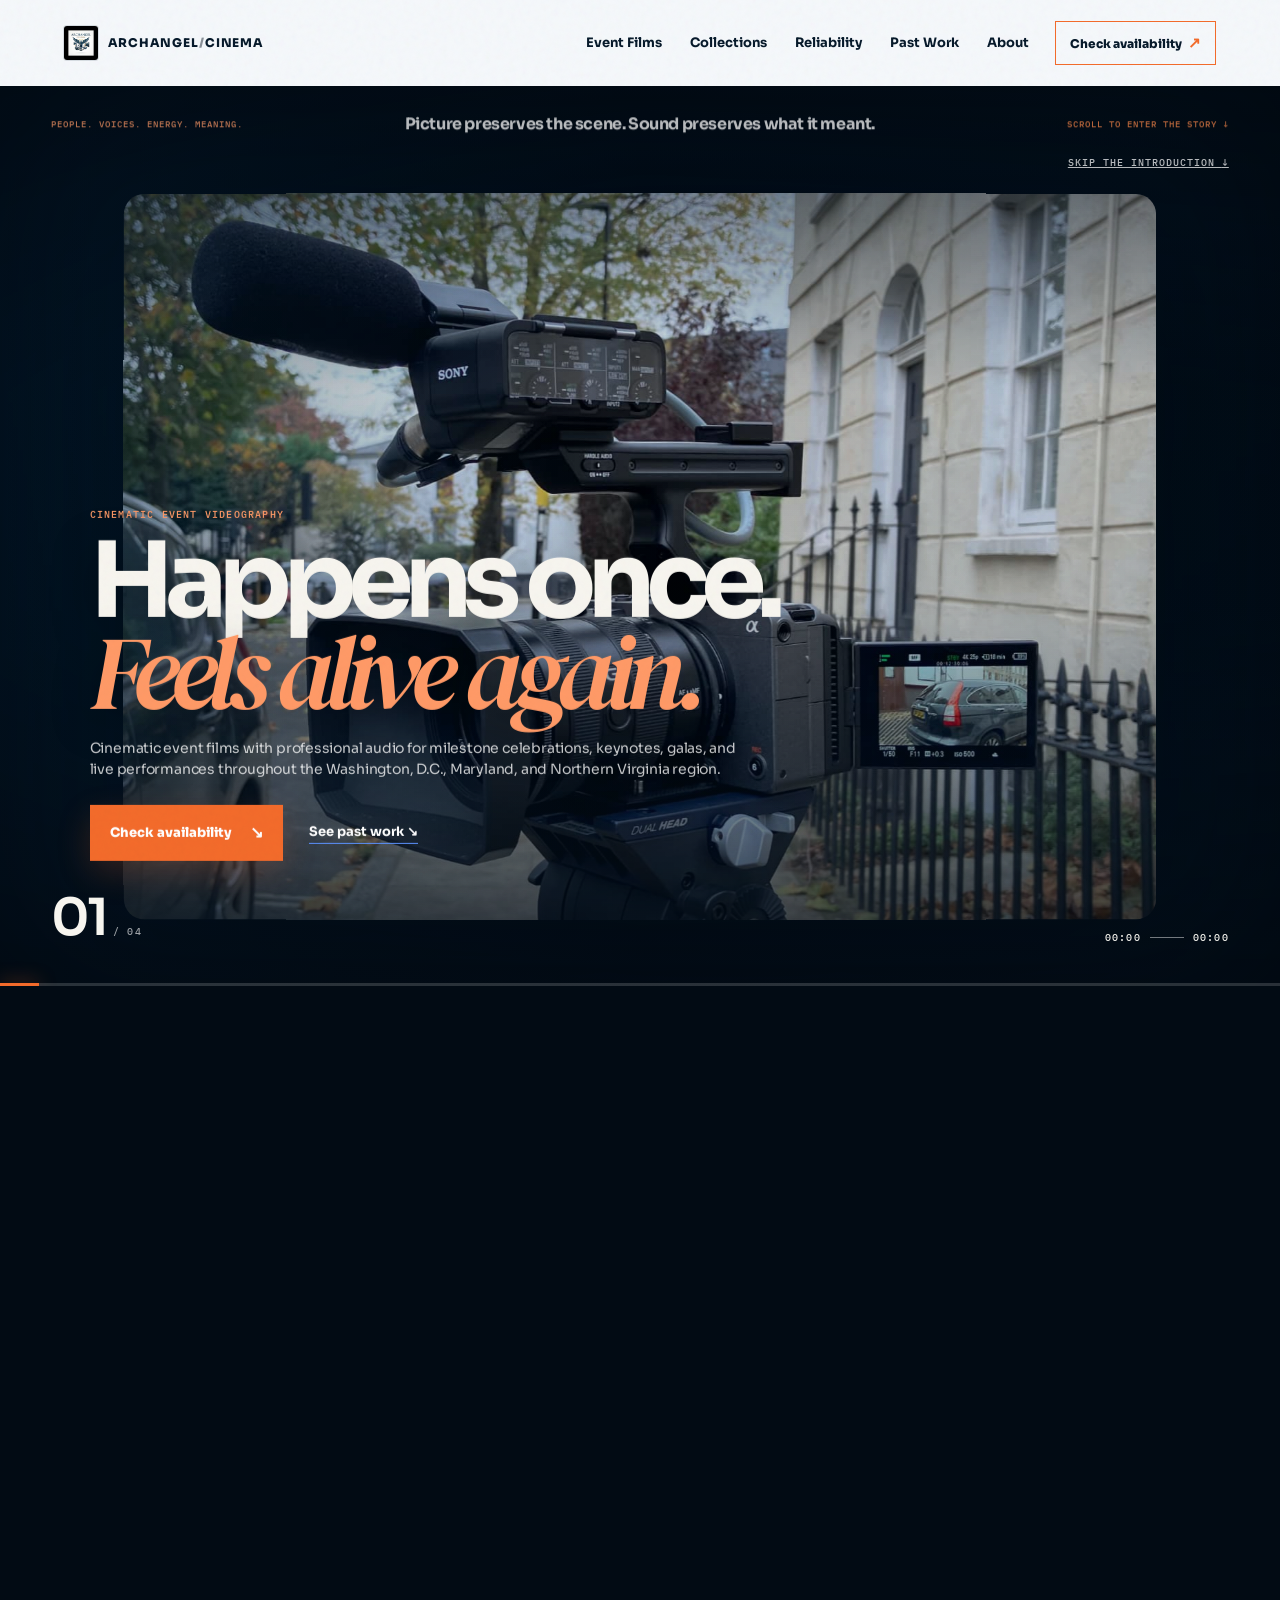
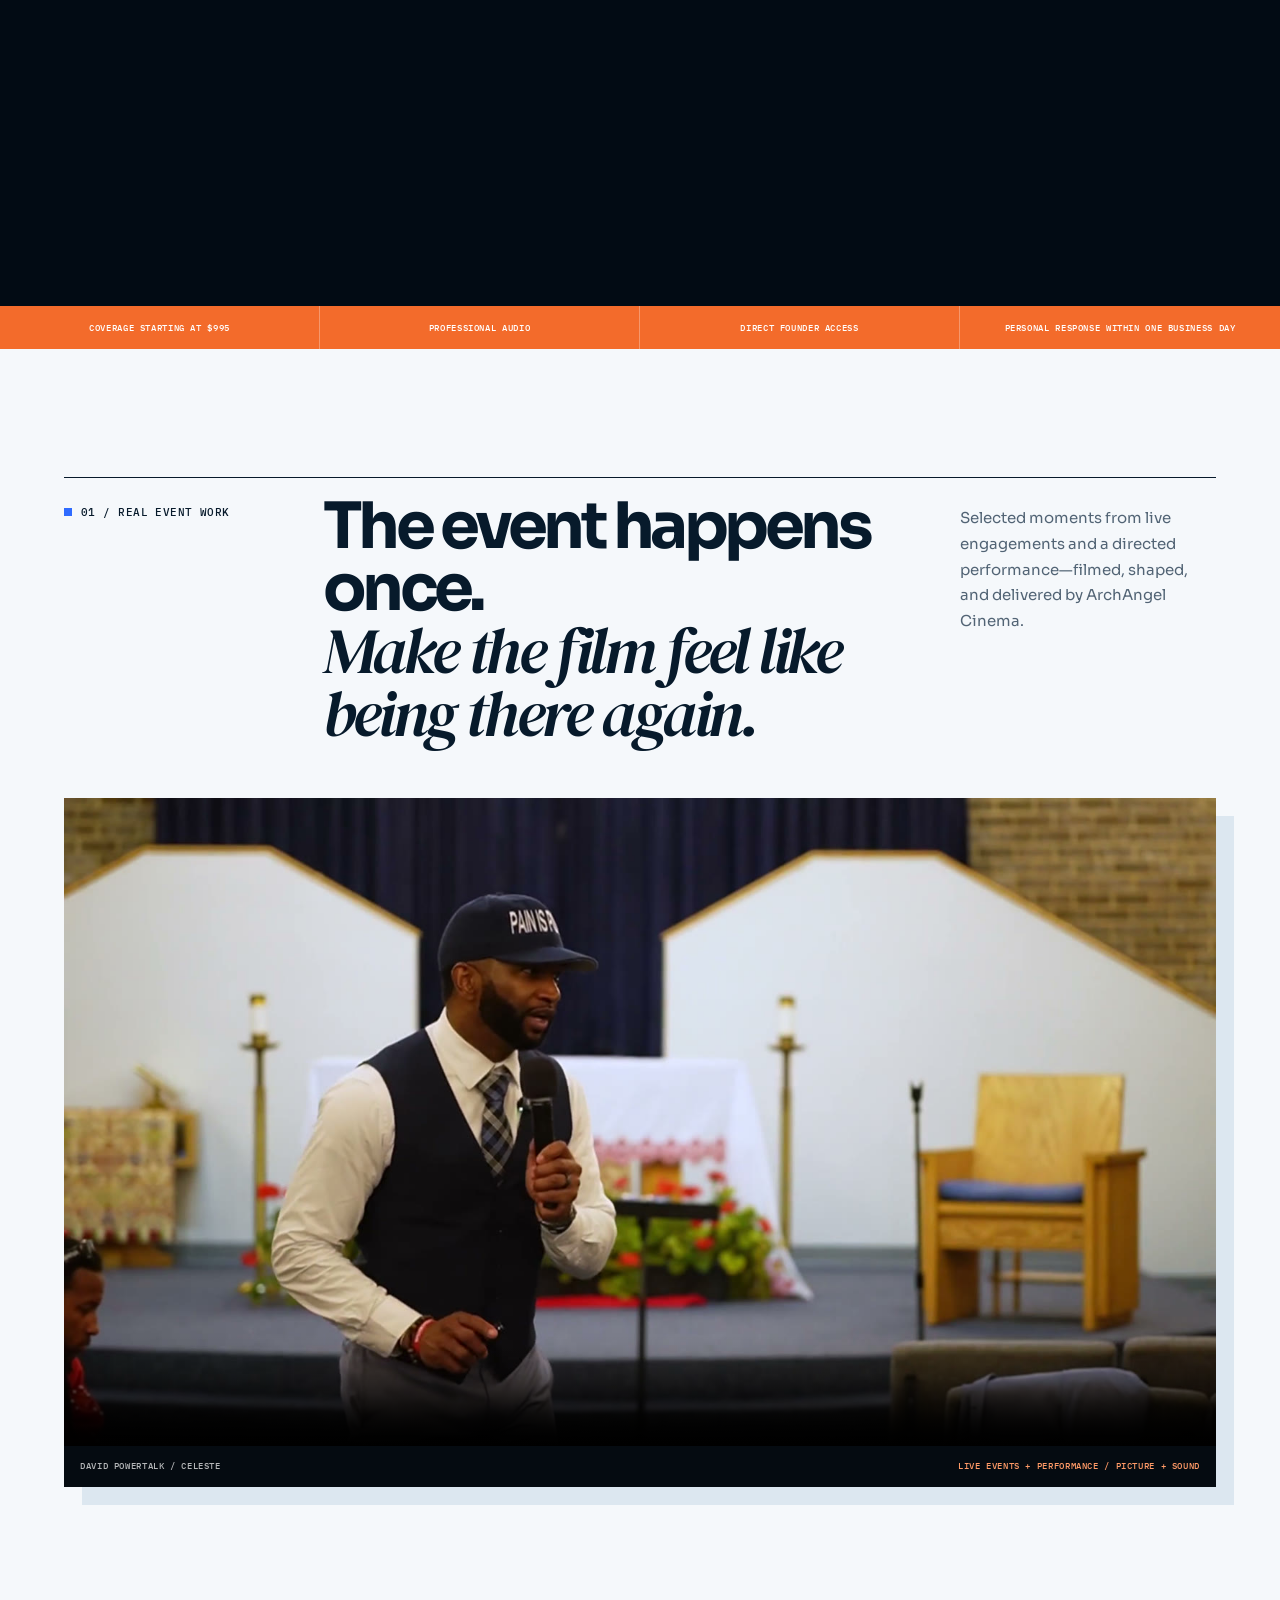
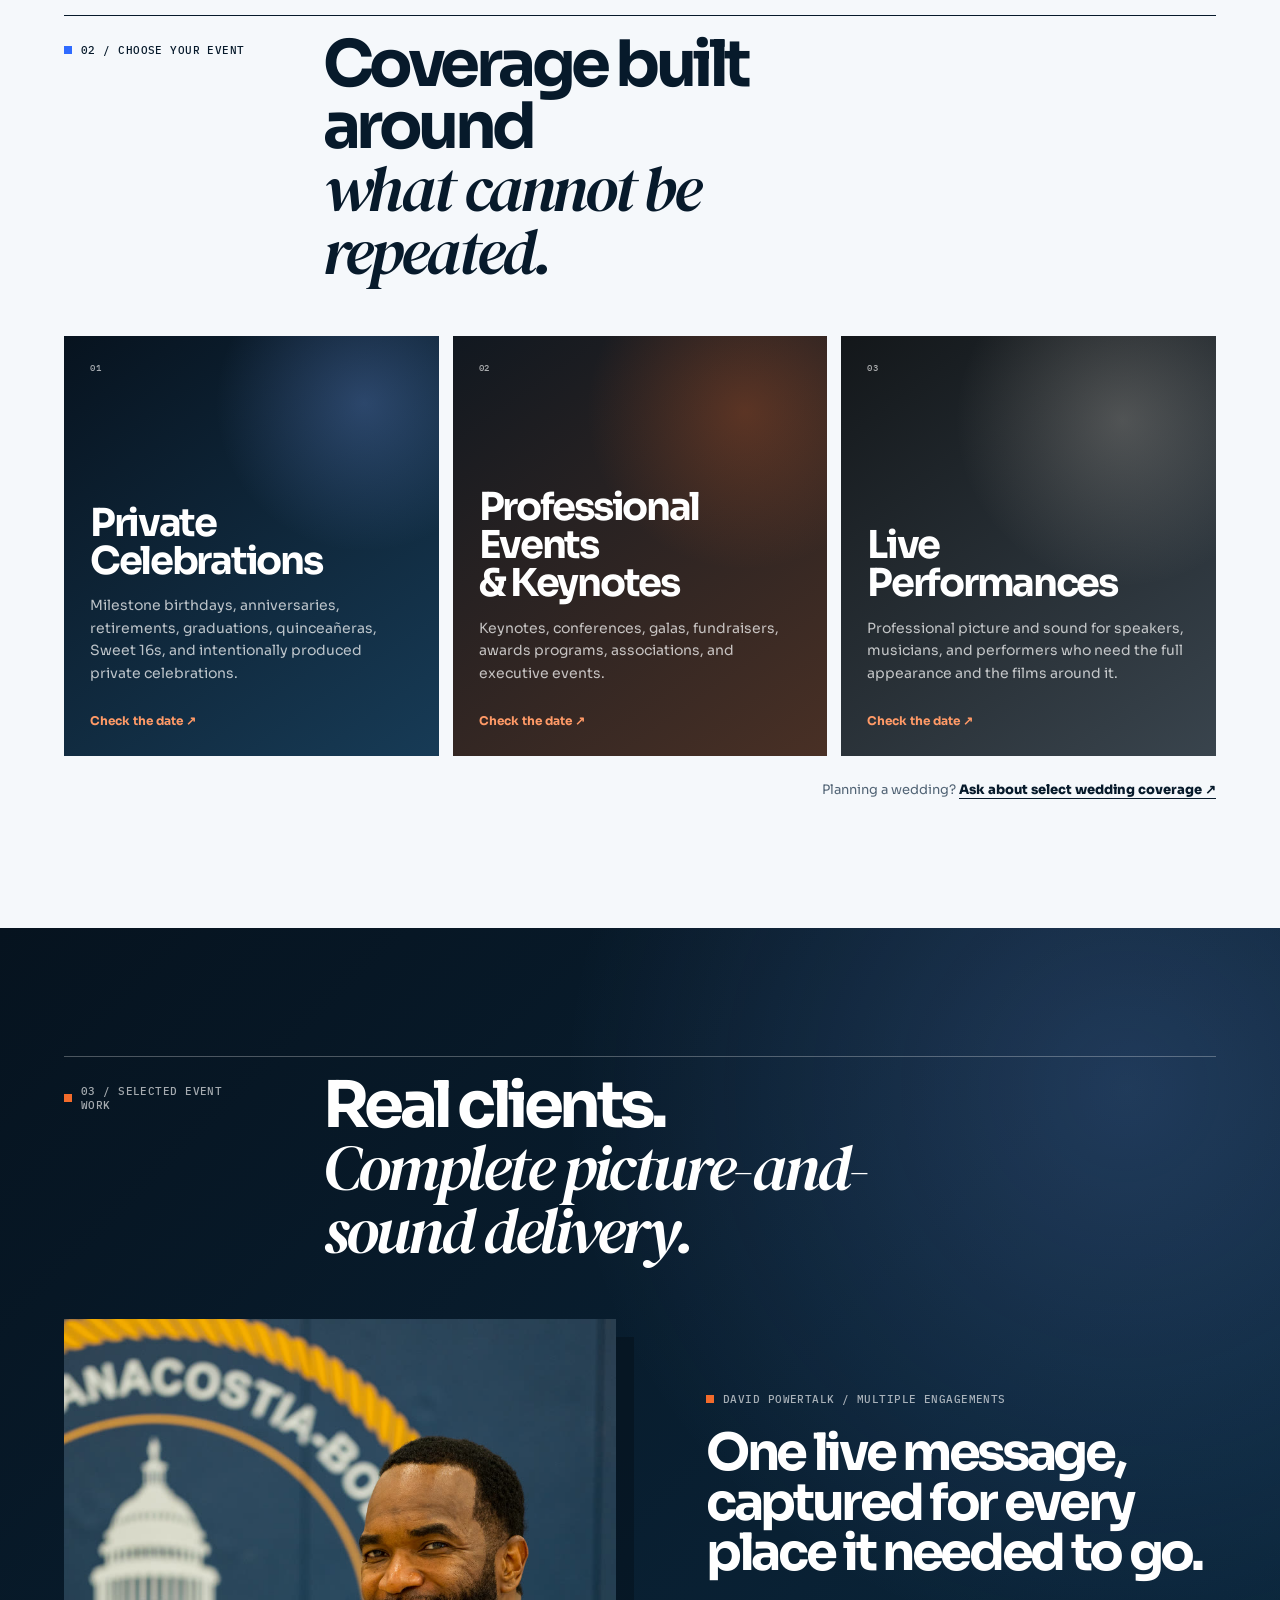
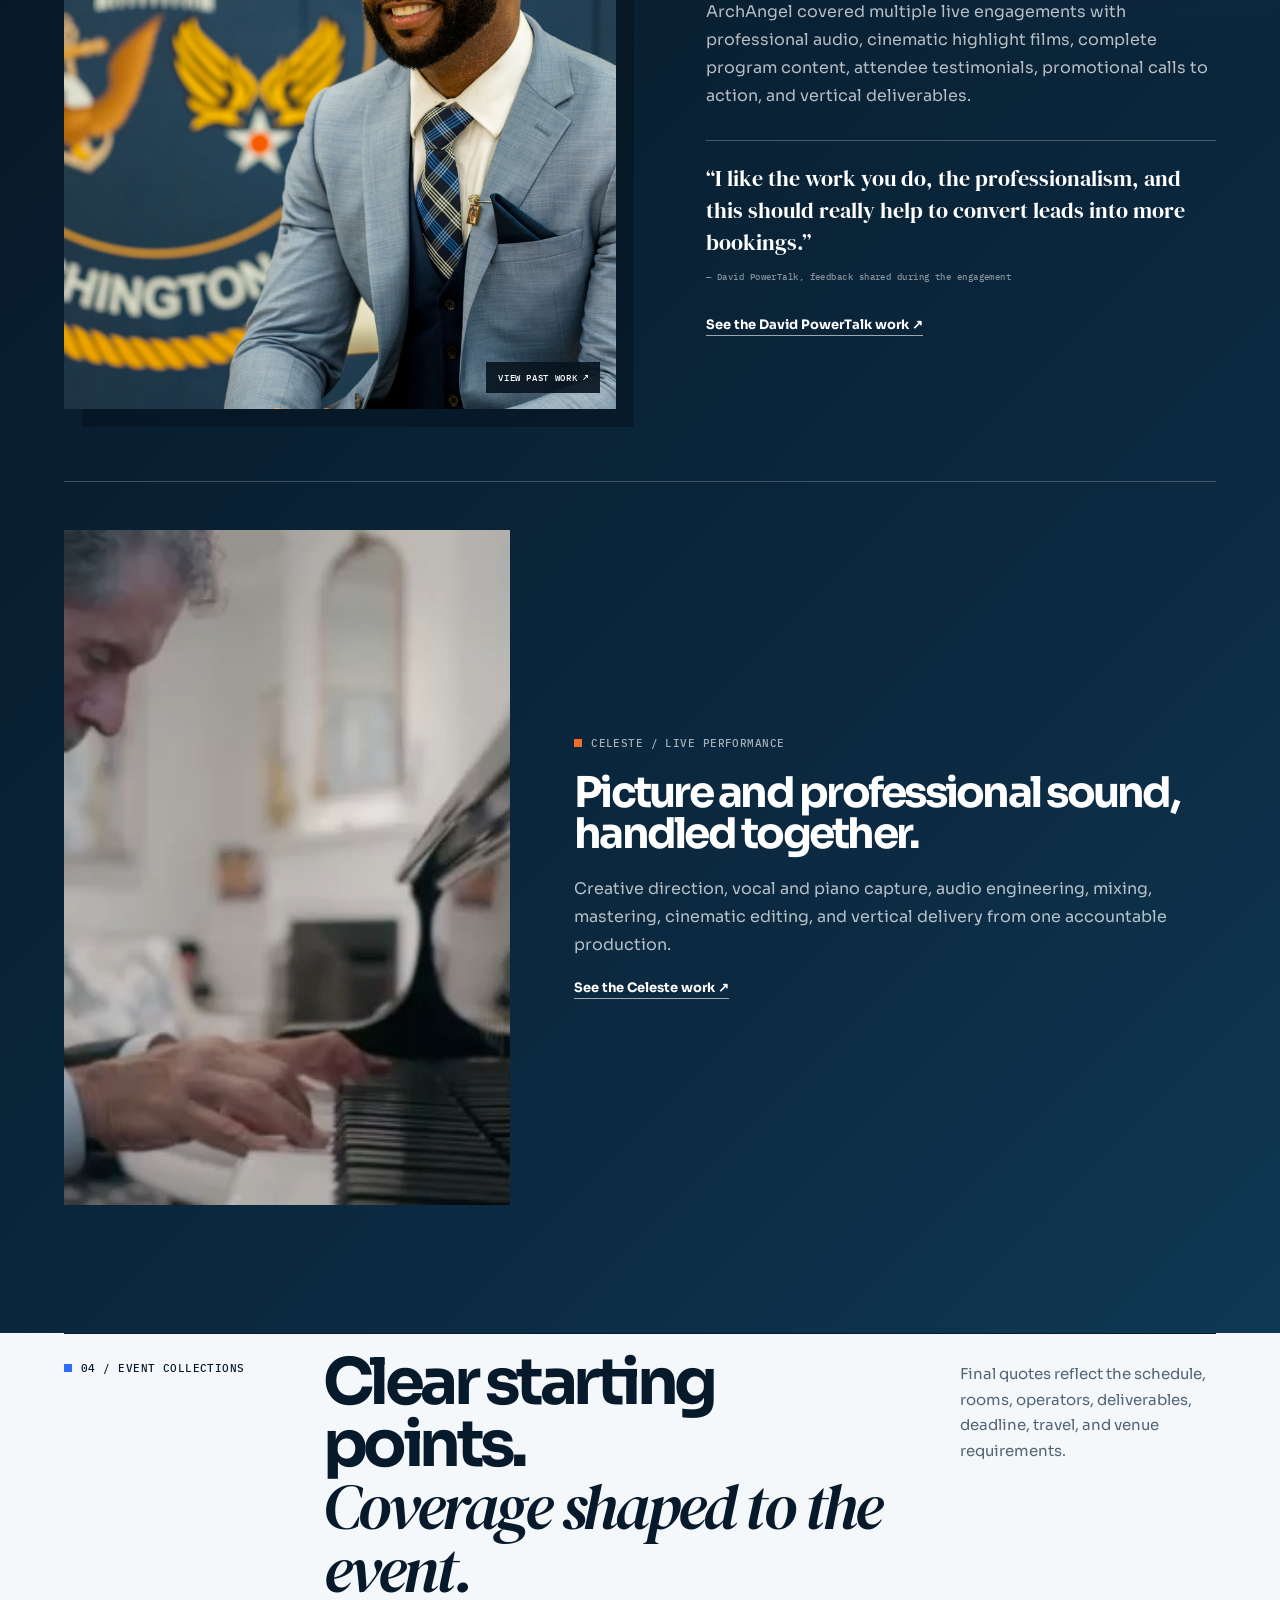
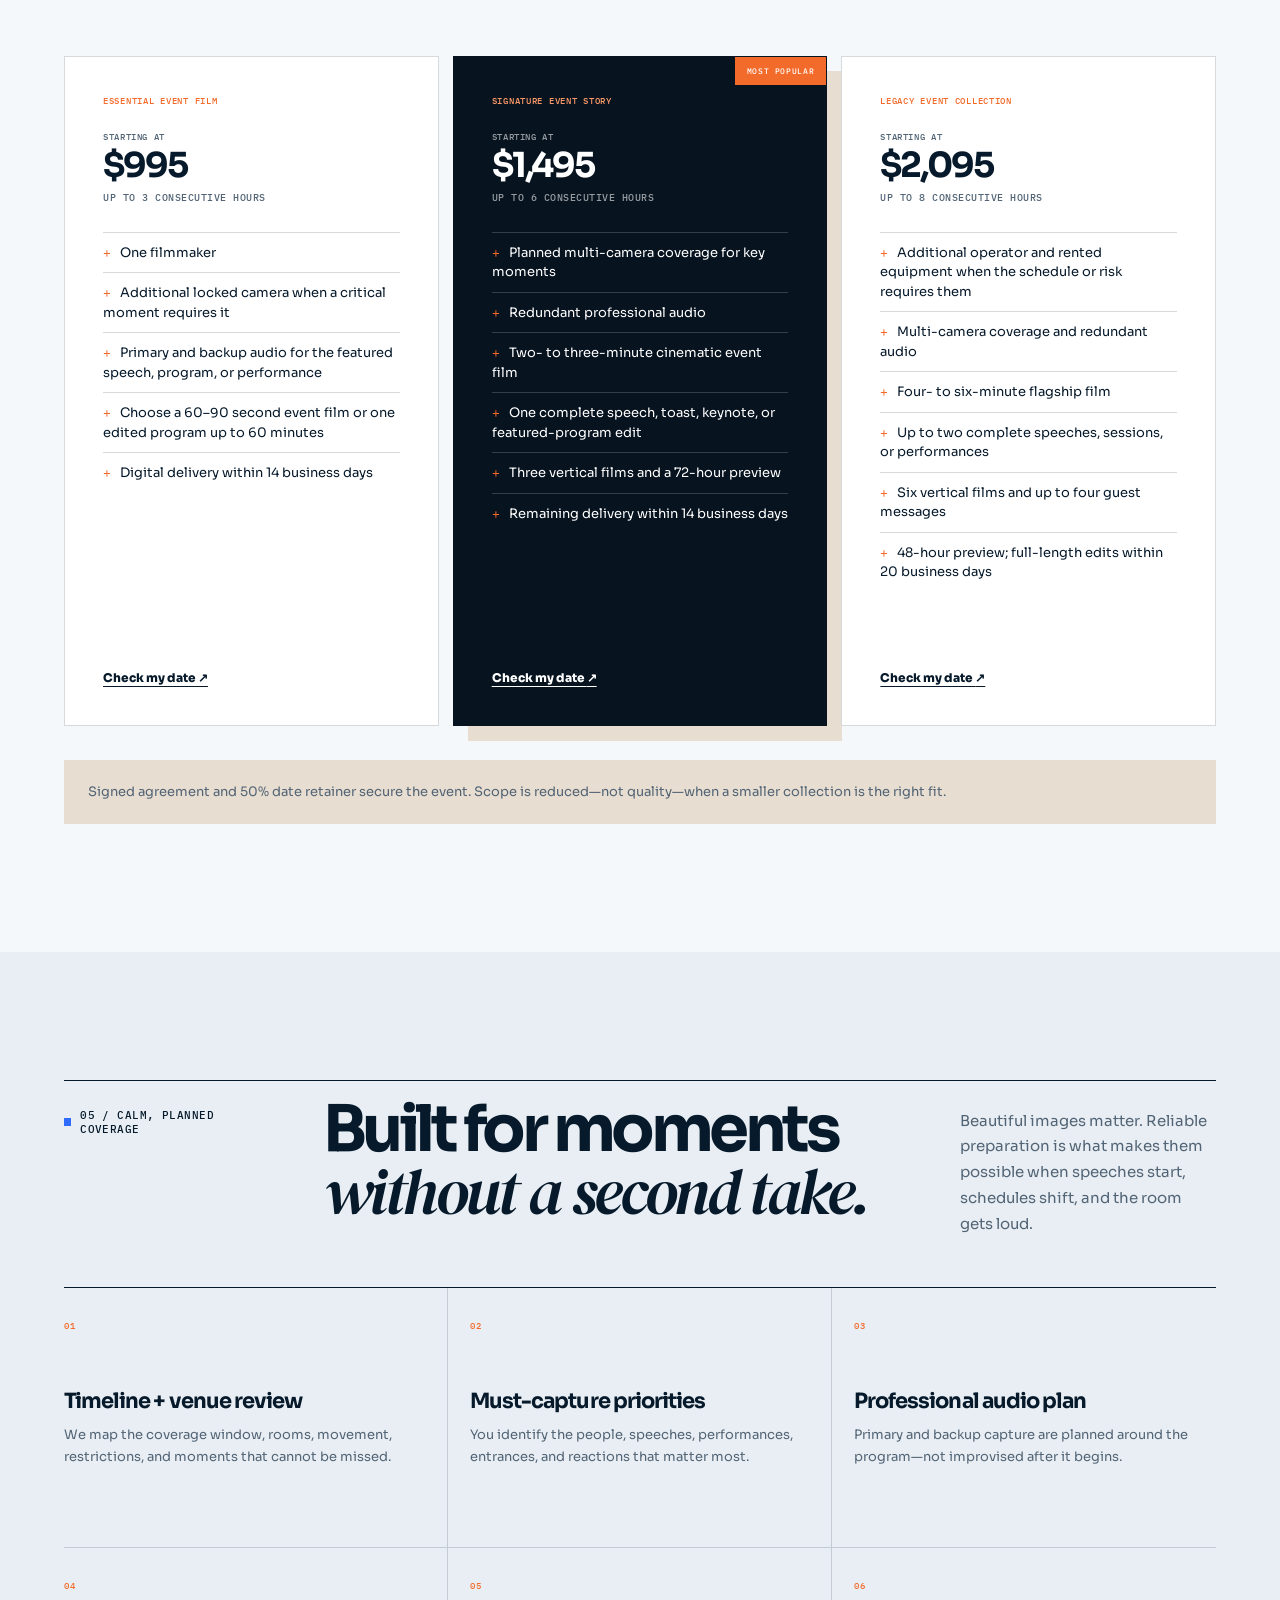
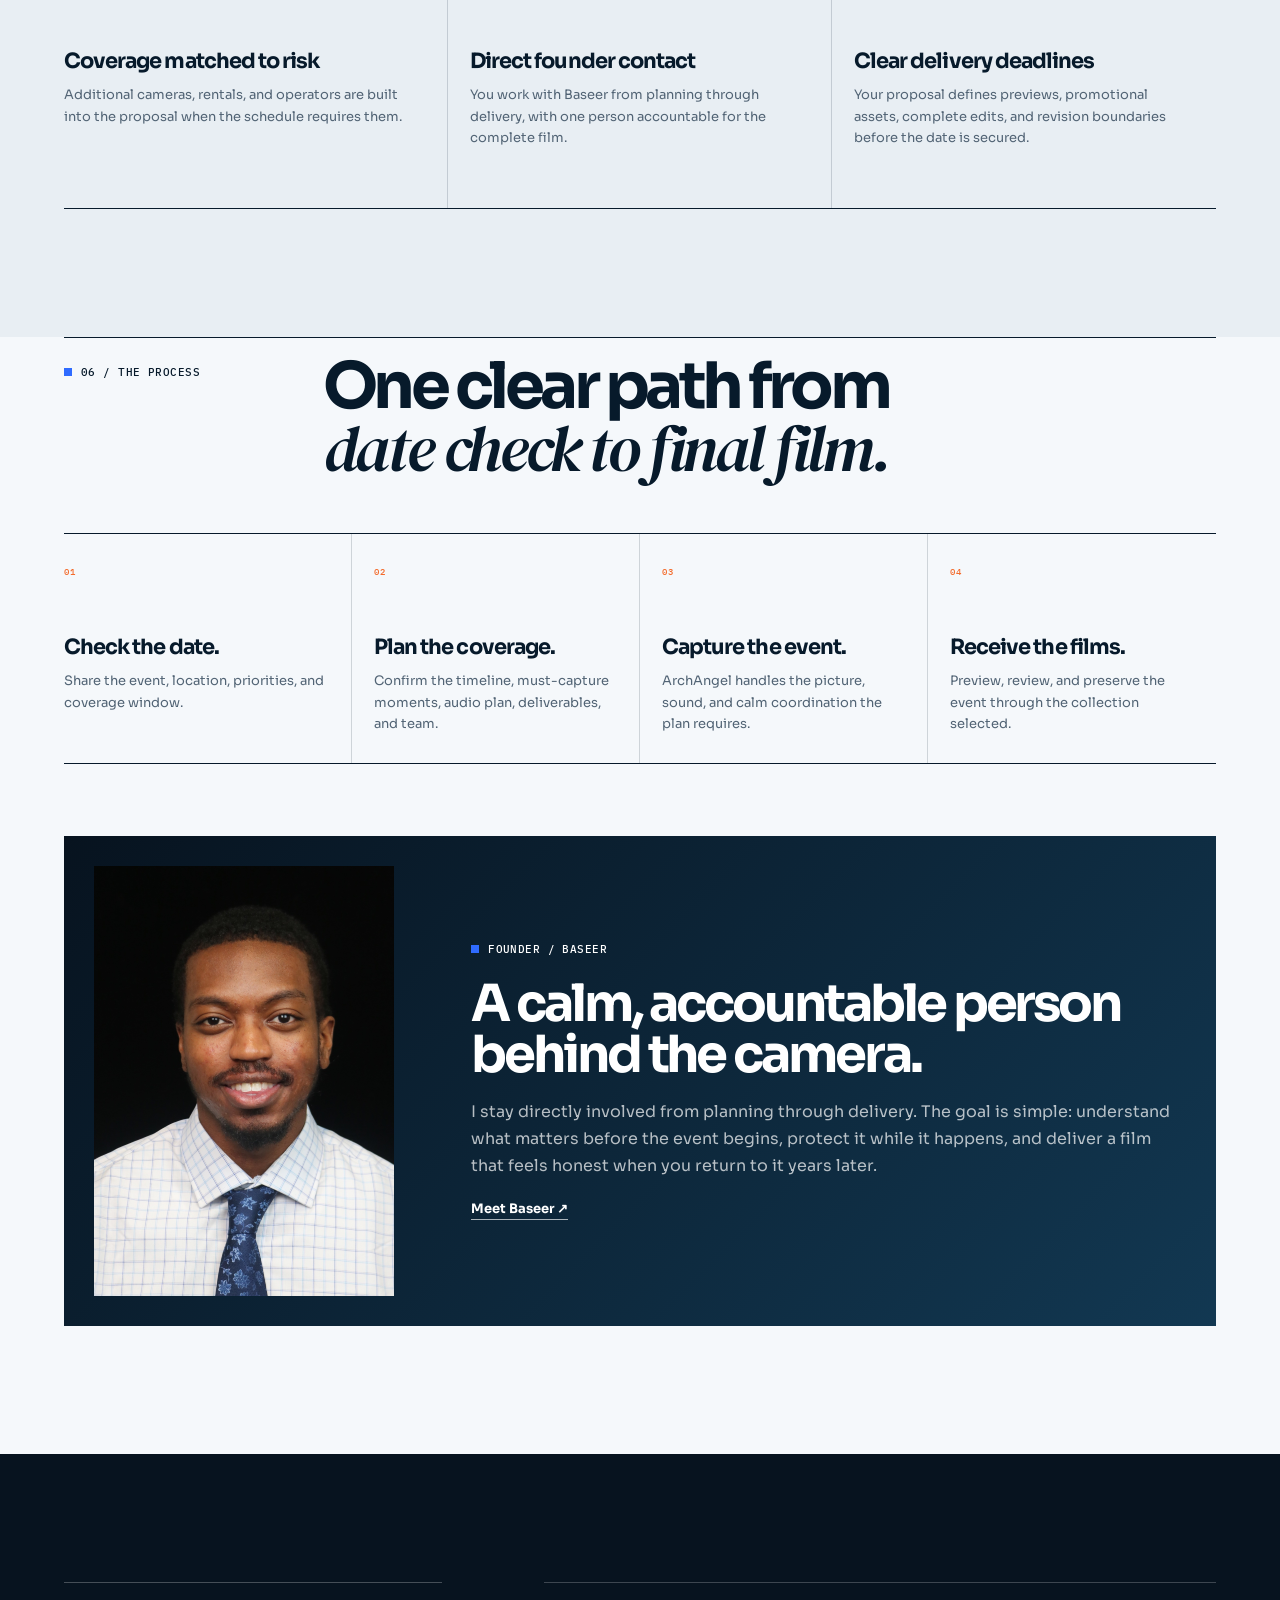
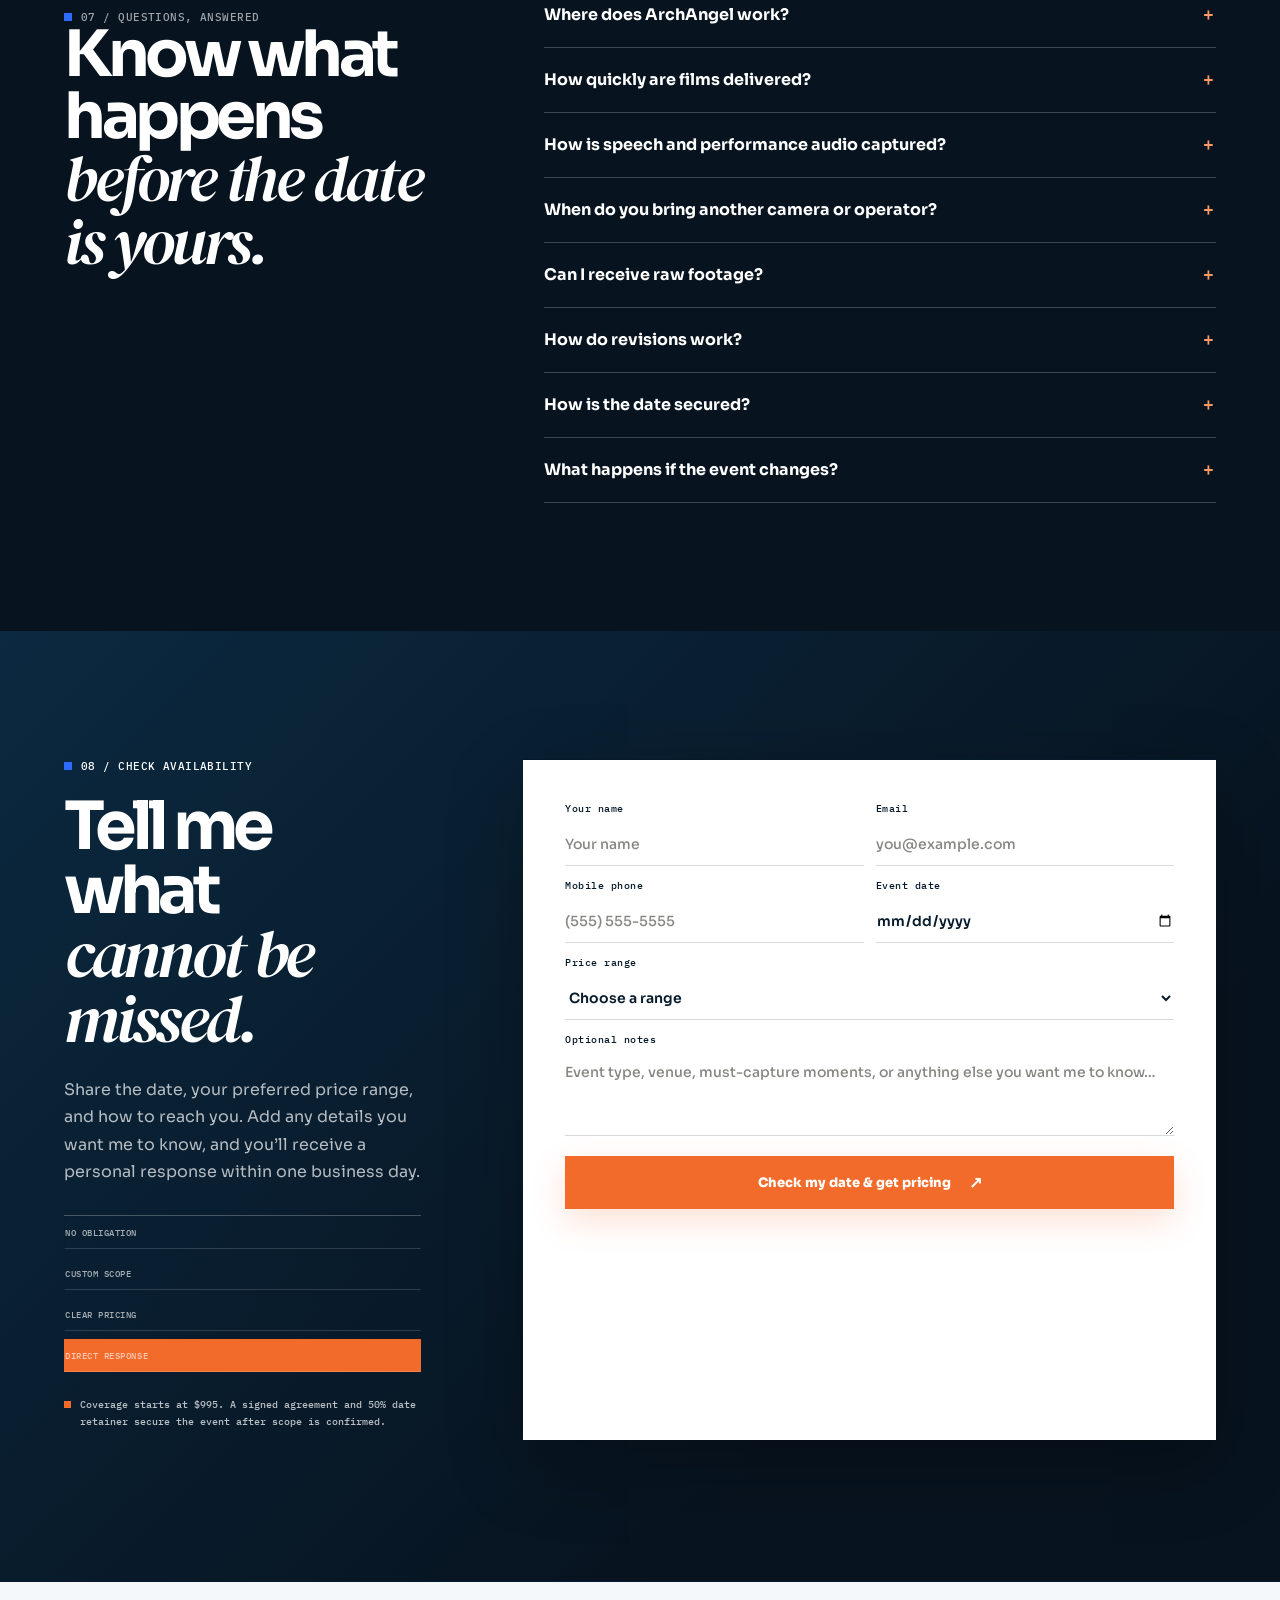
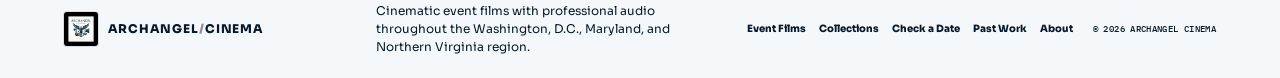
==== commit 6f3a2b78: "forms" ====
--- a/index.html
+++ b/index.html
@@ -72,7 +72,7 @@
   <header class="site-header" id="site-header">
     <a href="#top" class="brand" aria-label="ArchAngel Cinema home"><img class="brand-logo" src="assets/archangel-emblem-v2.png" alt="" /><span>ARCHANGEL<span class="muted">/</span>CINEMA</span></a>
     <button class="menu-toggle" type="button" aria-label="Open menu" aria-expanded="false" aria-controls="primary-navigation"><span></span><span></span></button>
-    <nav class="site-nav" id="primary-navigation" aria-label="Primary navigation"><a href="#event-films">Event Films</a><a href="#packages">Collections</a><a href="#reliability">Reliability</a><a href="proof/">Films</a><a href="about/">About</a></nav>
+    <nav class="site-nav" id="primary-navigation" aria-label="Primary navigation"><a href="#event-films">Event Films</a><a href="#packages">Collections</a><a href="#reliability">Reliability</a><a href="proof/">Past Work</a><a href="about/">About</a></nav>
     <a class="nav-cta" href="#availability" data-event-cta data-cta-location="navigation">Check availability <span>↗</span></a>
   </header>
   <a class="mobile-cta" href="#availability" data-event-cta data-cta-location="mobile">Check your date <span>↗</span></a>
@@ -96,7 +96,7 @@
             <p>CINEMATIC EVENT VIDEOGRAPHY</p>
             <h1>Happens once.<br /><em>Feels alive again.</em></h1>
             <div class="film-detail film-qualifier">Cinematic event films with professional audio for milestone celebrations, keynotes, galas, and live performances throughout the Washington, D.C., Maryland, and Northern Virginia region.</div>
-            <div class="film-actions"><a class="button button-primary" href="#availability" data-event-cta data-cta-location="hero">Check availability <span>↘</span></a><a class="text-link" href="#event-films" data-event-cta data-cta-location="hero">Watch event films <span>↘</span></a></div>
+            <div class="film-actions"><a class="button button-primary" href="#availability" data-event-cta data-cta-location="hero">Check availability <span>↘</span></a><a class="text-link" href="#event-films" data-event-cta data-cta-location="hero">See past work <span>↘</span></a></div>
           </article>
           <article class="film-copy" aria-hidden="true">
             <p>02 / HEAR THE MOMENT</p>
@@ -133,18 +133,18 @@
     <section class="event-paths section-shell" aria-labelledby="event-path-title">
       <div class="event-section-heading scroll-reveal"><p class="eyebrow"><span></span> 02 / CHOOSE YOUR EVENT</p><h2 id="event-path-title">Coverage built around<br /><em>what cannot be repeated.</em></h2></div>
       <div class="event-path-grid scroll-reveal">
-        <a class="event-path-card event-path-private" href="#availability" data-event-cta data-cta-location="event_paths" data-event-type-choice="Private celebration"><span>01</span><p>Milestone birthdays, anniversaries, retirements, graduations, quinceañeras, Sweet 16s, and intentionally produced private celebrations.</p><h3>Private<br />Celebrations</h3><b>Check the date ↗</b></a>
-        <a class="event-path-card event-path-professional" href="#availability" data-event-cta data-cta-location="event_paths" data-event-type-choice="Keynote / conference"><span>02</span><p>Keynotes, conferences, galas, fundraisers, awards programs, associations, and executive events.</p><h3>Professional Events<br />&amp; Keynotes</h3><b>Check the date ↗</b></a>
-        <a class="event-path-card event-path-performance" href="#availability" data-event-cta data-cta-location="event_paths" data-event-type-choice="Live performance"><span>03</span><p>Professional picture and sound for speakers, musicians, and performers who need the full appearance and the films around it.</p><h3>Live<br />Performances</h3><b>Check the date ↗</b></a>
-      </div>
-      <p class="wedding-path scroll-reveal">Planning a wedding? <a href="#availability" data-event-cta data-cta-location="event_paths" data-event-type-choice="Wedding">Ask about select wedding coverage <span>↗</span></a></p>
+        <a class="event-path-card event-path-private" href="#availability" data-event-cta data-cta-location="event_paths"><span>01</span><p>Milestone birthdays, anniversaries, retirements, graduations, quinceañeras, Sweet 16s, and intentionally produced private celebrations.</p><h3>Private<br />Celebrations</h3><b>Check the date ↗</b></a>
+        <a class="event-path-card event-path-professional" href="#availability" data-event-cta data-cta-location="event_paths"><span>02</span><p>Keynotes, conferences, galas, fundraisers, awards programs, associations, and executive events.</p><h3>Professional Events<br />&amp; Keynotes</h3><b>Check the date ↗</b></a>
+        <a class="event-path-card event-path-performance" href="#availability" data-event-cta data-cta-location="event_paths"><span>03</span><p>Professional picture and sound for speakers, musicians, and performers who need the full appearance and the films around it.</p><h3>Live<br />Performances</h3><b>Check the date ↗</b></a>
+      </div>
+      <p class="wedding-path scroll-reveal">Planning a wedding? <a href="#availability" data-event-cta data-cta-location="event_paths">Ask about select wedding coverage <span>↗</span></a></p>
     </section>
 
     <section class="event-proof" aria-labelledby="event-proof-title">
       <div class="section-shell">
         <div class="event-section-heading scroll-reveal"><p class="eyebrow"><span></span> 03 / SELECTED EVENT WORK</p><h2 id="event-proof-title">Real clients.<br /><em>Complete picture-and-sound delivery.</em></h2></div>
         <article class="event-proof-feature scroll-reveal">
-          <a href="proof/#david" class="event-proof-media"><img src="assets/proof/david-powertalk-command-v3.jpg" alt="David PowerTalk during a live ArchAngel Cinema engagement" width="1440" height="1080" loading="lazy" /><span>WATCH THE FILMS ↗</span></a>
+          <a href="proof/#david" class="event-proof-media"><img src="assets/proof/david-powertalk-command-v3.jpg" alt="David PowerTalk during a live ArchAngel Cinema engagement" width="1440" height="1080" loading="lazy" /><span>VIEW PAST WORK ↗</span></a>
           <div><p class="eyebrow"><span></span> DAVID POWERTALK / MULTIPLE ENGAGEMENTS</p><h3>One live message, captured for every place it needed to go.</h3><p>ArchAngel covered multiple live engagements with professional audio, cinematic highlight films, complete program content, attendee testimonials, promotional calls to action, and vertical deliverables.</p><blockquote><p>“I like the work you do, the professionalism, and this should really help to convert leads into more bookings.”</p><cite>— David PowerTalk, feedback shared during the engagement</cite></blockquote><a class="text-link" href="proof/#david">See the David PowerTalk work <span>↗</span></a></div>
         </article>
         <article class="event-proof-secondary scroll-reveal">
@@ -157,9 +157,9 @@
     <section class="event-packages section-shell" id="packages" aria-labelledby="packages-title">
       <div class="event-section-heading scroll-reveal"><p class="eyebrow"><span></span> 04 / EVENT COLLECTIONS</p><h2 id="packages-title">Clear starting points.<br /><em>Coverage shaped to the event.</em></h2><p>Final quotes reflect the schedule, rooms, operators, deliverables, deadline, travel, and venue requirements.</p></div>
       <div class="package-grid scroll-reveal">
-        <article class="package-card"><p>ESSENTIAL EVENT FILM</p><h3><small>Starting at</small>$995</h3><span>UP TO 3 CONSECUTIVE HOURS</span><ul><li>One filmmaker</li><li>Additional locked camera when a critical moment requires it</li><li>Primary and backup audio for the featured speech, program, or performance</li><li>Choose a 60–90 second event film or one edited program up to 60 minutes</li><li>Digital delivery within 14 business days</li></ul><a href="#availability" data-event-cta data-cta-location="packages" data-package-interest="Essential Event Film">Check my date <span>↗</span></a></article>
-        <article class="package-card package-popular"><b>MOST POPULAR</b><p>SIGNATURE EVENT STORY</p><h3><small>Starting at</small>$1,495</h3><span>UP TO 6 CONSECUTIVE HOURS</span><ul><li>Planned multi-camera coverage for key moments</li><li>Redundant professional audio</li><li>Two- to three-minute cinematic event film</li><li>One complete speech, toast, keynote, or featured-program edit</li><li>Three vertical films and a 72-hour preview</li><li>Remaining delivery within 14 business days</li></ul><a href="#availability" data-event-cta data-cta-location="packages" data-package-interest="Signature Event Story">Check my date <span>↗</span></a></article>
-        <article class="package-card"><p>LEGACY EVENT COLLECTION</p><h3><small>Starting at</small>$2,095</h3><span>UP TO 8 CONSECUTIVE HOURS</span><ul><li>Additional operator and rented equipment when the schedule or risk requires them</li><li>Multi-camera coverage and redundant audio</li><li>Four- to six-minute flagship film</li><li>Up to two complete speeches, sessions, or performances</li><li>Six vertical films and up to four guest messages</li><li>48-hour preview; full-length edits within 20 business days</li></ul><a href="#availability" data-event-cta data-cta-location="packages" data-package-interest="Legacy Event Collection">Check my date <span>↗</span></a></article>
+        <article class="package-card"><p>ESSENTIAL EVENT FILM</p><h3><small>Starting at</small>$995</h3><span>UP TO 3 CONSECUTIVE HOURS</span><ul><li>One filmmaker</li><li>Additional locked camera when a critical moment requires it</li><li>Primary and backup audio for the featured speech, program, or performance</li><li>Choose a 60–90 second event film or one edited program up to 60 minutes</li><li>Digital delivery within 14 business days</li></ul><a href="#availability" data-event-cta data-cta-location="packages">Check my date <span>↗</span></a></article>
+        <article class="package-card package-popular"><b>MOST POPULAR</b><p>SIGNATURE EVENT STORY</p><h3><small>Starting at</small>$1,495</h3><span>UP TO 6 CONSECUTIVE HOURS</span><ul><li>Planned multi-camera coverage for key moments</li><li>Redundant professional audio</li><li>Two- to three-minute cinematic event film</li><li>One complete speech, toast, keynote, or featured-program edit</li><li>Three vertical films and a 72-hour preview</li><li>Remaining delivery within 14 business days</li></ul><a href="#availability" data-event-cta data-cta-location="packages">Check my date <span>↗</span></a></article>
+        <article class="package-card"><p>LEGACY EVENT COLLECTION</p><h3><small>Starting at</small>$2,095</h3><span>UP TO 8 CONSECUTIVE HOURS</span><ul><li>Additional operator and rented equipment when the schedule or risk requires them</li><li>Multi-camera coverage and redundant audio</li><li>Four- to six-minute flagship film</li><li>Up to two complete speeches, sessions, or performances</li><li>Six vertical films and up to four guest messages</li><li>48-hour preview; full-length edits within 20 business days</li></ul><a href="#availability" data-event-cta data-cta-location="packages">Check my date <span>↗</span></a></article>
       </div>
       <p class="package-terms scroll-reveal">Signed agreement and 50% date retainer secure the event. Scope is reduced—not quality—when a smaller collection is the right fit.</p>
     </section>
@@ -190,23 +190,20 @@
 
     <section id="availability" class="event-contact" data-floating-cta-zone>
       <div class="section-shell event-contact-inner">
-        <div class="event-contact-copy scroll-reveal"><p class="eyebrow"><span></span> 08 / CHECK AVAILABILITY</p><h2>Tell me what<br /><em>cannot be missed.</em></h2><p>Share the date, venue, and moments that matter most. You’ll receive a personal response within one business day with the clearest next step.</p><div class="contact-assurances"><span>No obligation</span><span>Custom scope</span><span>Clear pricing</span><span>Direct response</span></div><p class="contact-note"><span></span> Coverage starts at $995. A signed agreement and 50% date retainer secure the event after scope is confirmed.</p></div>
+        <div class="event-contact-copy scroll-reveal"><p class="eyebrow"><span></span> 08 / CHECK AVAILABILITY</p><h2>Tell me what<br /><em>cannot be missed.</em></h2><p>Share the date, your preferred price range, and how to reach you. Add any details you want me to know, and you’ll receive a personal response within one business day.</p><div class="contact-assurances"><span>No obligation</span><span>Custom scope</span><span>Clear pricing</span><span>Direct response</span></div><p class="contact-note"><span></span> Coverage starts at $995. A signed agreement and 50% date retainer secure the event after scope is confirmed.</p></div>
         <form id="availability-form" class="inquiry-form event-availability-form" action="https://formspree.io/f/maqrwpqr" method="POST" novalidate>
           <input type="hidden" name="form_context" value="homepage_availability" />
           <div class="form-row"><label class="form-field"><span>Your name</span><input name="name" autocomplete="name" required placeholder="Your name" /></label><label class="form-field"><span>Email</span><input name="email" type="email" autocomplete="email" required placeholder="you@example.com" /></label></div>
-          <div class="form-row"><label class="form-field"><span>Mobile phone</span><input name="mobile" type="tel" autocomplete="tel" required placeholder="(555) 555-5555" /></label><label class="form-field"><span>Event type</span><select name="event_type" required><option value="">Choose an event</option><option>Milestone birthday</option><option>Anniversary</option><option>Retirement</option><option>Graduation</option><option>Quinceañera / Sweet 16</option><option>Private celebration</option><option>Keynote / conference</option><option>Gala / fundraiser</option><option>Live performance</option><option>Wedding</option><option>Other</option></select></label></div>
-          <div class="form-row"><label class="form-field"><span>Event date</span><input name="event_date" type="date" required /></label><label class="form-field"><span>Venue or city</span><input name="venue_city" autocomplete="street-address" required placeholder="Venue name or city" /></label></div>
-          <div class="form-row"><label class="form-field"><span>Approximate coverage</span><select name="coverage_hours" required><option value="">Choose hours</option><option>Up to 3 hours</option><option>4–6 hours</option><option>7–8 hours</option><option>Not sure</option></select></label><label class="form-field"><span>Guest count</span><input name="guest_count" type="number" min="1" inputmode="numeric" required placeholder="Approximate number" /></label></div>
-          <div class="form-row"><label class="form-field"><span>Package interest</span><select name="package_interest" required><option value="">Choose a collection</option><option>Essential Event Film</option><option>Signature Event Story</option><option>Legacy Event Collection</option><option>Speaker Booking Kit</option><option>Live Performance Film</option><option>Select Wedding Film</option><option>Not sure</option></select></label><label class="form-field"><span>Budget</span><select name="budget" required><option value="">Choose a range</option><option>Under $995</option><option>$995–$1,494</option><option>$1,495–$2,094</option><option>$2,095+</option><option>Not sure</option></select></label></div>
-          <label class="form-field"><span>Must-have moments or deliverables</span><textarea name="must_have" rows="3" required placeholder="Speeches, entrances, performances, a highlight film, full program, social clips…"></textarea></label>
-          <div class="form-row"><label class="form-field"><span>Optional notes</span><textarea name="notes" rows="2" placeholder="Timeline, rooms, special considerations…"></textarea></label><label class="form-field"><span>How did you hear about ArchAngel?</span><select name="referral_source"><option value="">Choose one</option><option>Google</option><option>Thumbtack</option><option>Venue or planner</option><option>Referral</option><option>Social media</option><option>Other</option></select></label></div>
+          <div class="form-row"><label class="form-field"><span>Mobile phone</span><input name="mobile" type="tel" autocomplete="tel" required placeholder="(555) 555-5555" /></label><label class="form-field"><span>Event date</span><input name="event_date" type="date" required /></label></div>
+          <label class="form-field"><span>Price range</span><select name="budget" required><option value="">Choose a range</option><option>Under $995</option><option>$995–$1,494</option><option>$1,495–$2,094</option><option>$2,095+</option><option>Not sure</option></select></label>
+          <label class="form-field"><span>Optional notes</span><textarea name="notes" rows="3" placeholder="Event type, venue, must-capture moments, or anything else you want me to know…"></textarea></label>
           <div class="form-submit-row"><button class="button button-primary" type="submit" data-event-cta data-cta-location="form">Check my date &amp; get pricing <span>↗</span></button><p id="form-status" data-form-status aria-live="polite"></p></div>
         </form>
       </div>
     </section>
   </main>
 
-  <footer class="site-footer section-shell"><a href="#top" class="brand"><img class="brand-logo" src="assets/archangel-emblem-v2.png" alt="" /><span>ARCHANGEL<span class="muted">/</span>CINEMA</span></a><p>Cinematic event films with professional audio throughout the Washington, D.C., Maryland, and Northern Virginia region.</p><nav aria-label="Footer navigation"><a href="#event-films">Event Films</a><a href="#packages">Collections</a><a href="#availability">Check a Date</a><a href="proof/">Films</a><a href="about/">About</a></nav><p class="mono">© <span id="year"></span> ARCHANGEL CINEMA</p></footer>
-  <script src="main.js?v=20260719-events3"></script>
+  <footer class="site-footer section-shell"><a href="#top" class="brand"><img class="brand-logo" src="assets/archangel-emblem-v2.png" alt="" /><span>ARCHANGEL<span class="muted">/</span>CINEMA</span></a><p>Cinematic event films with professional audio throughout the Washington, D.C., Maryland, and Northern Virginia region.</p><nav aria-label="Footer navigation"><a href="#event-films">Event Films</a><a href="#packages">Collections</a><a href="#availability">Check a Date</a><a href="proof/">Past Work</a><a href="about/">About</a></nav><p class="mono">© <span id="year"></span> ARCHANGEL CINEMA</p></footer>
+  <script src="main.js?v=20260719-events4"></script>
 </body>
 </html>
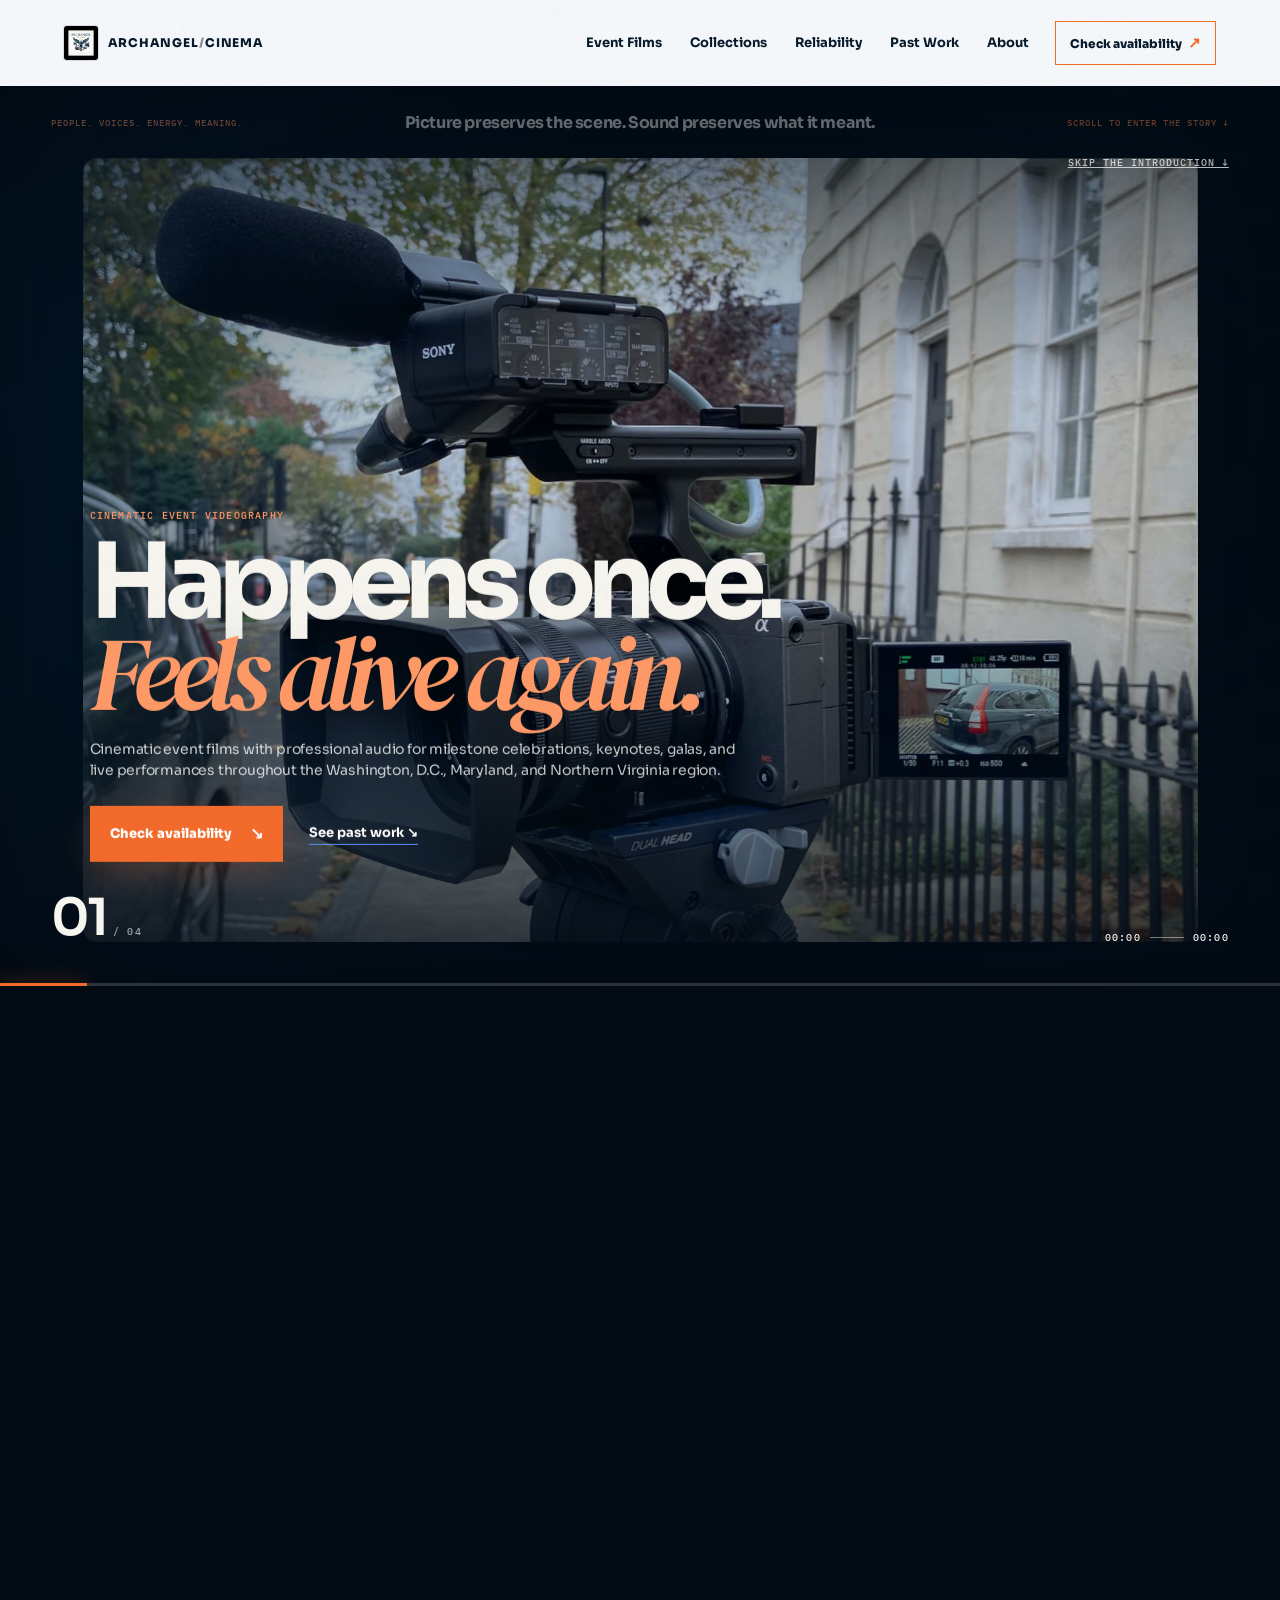
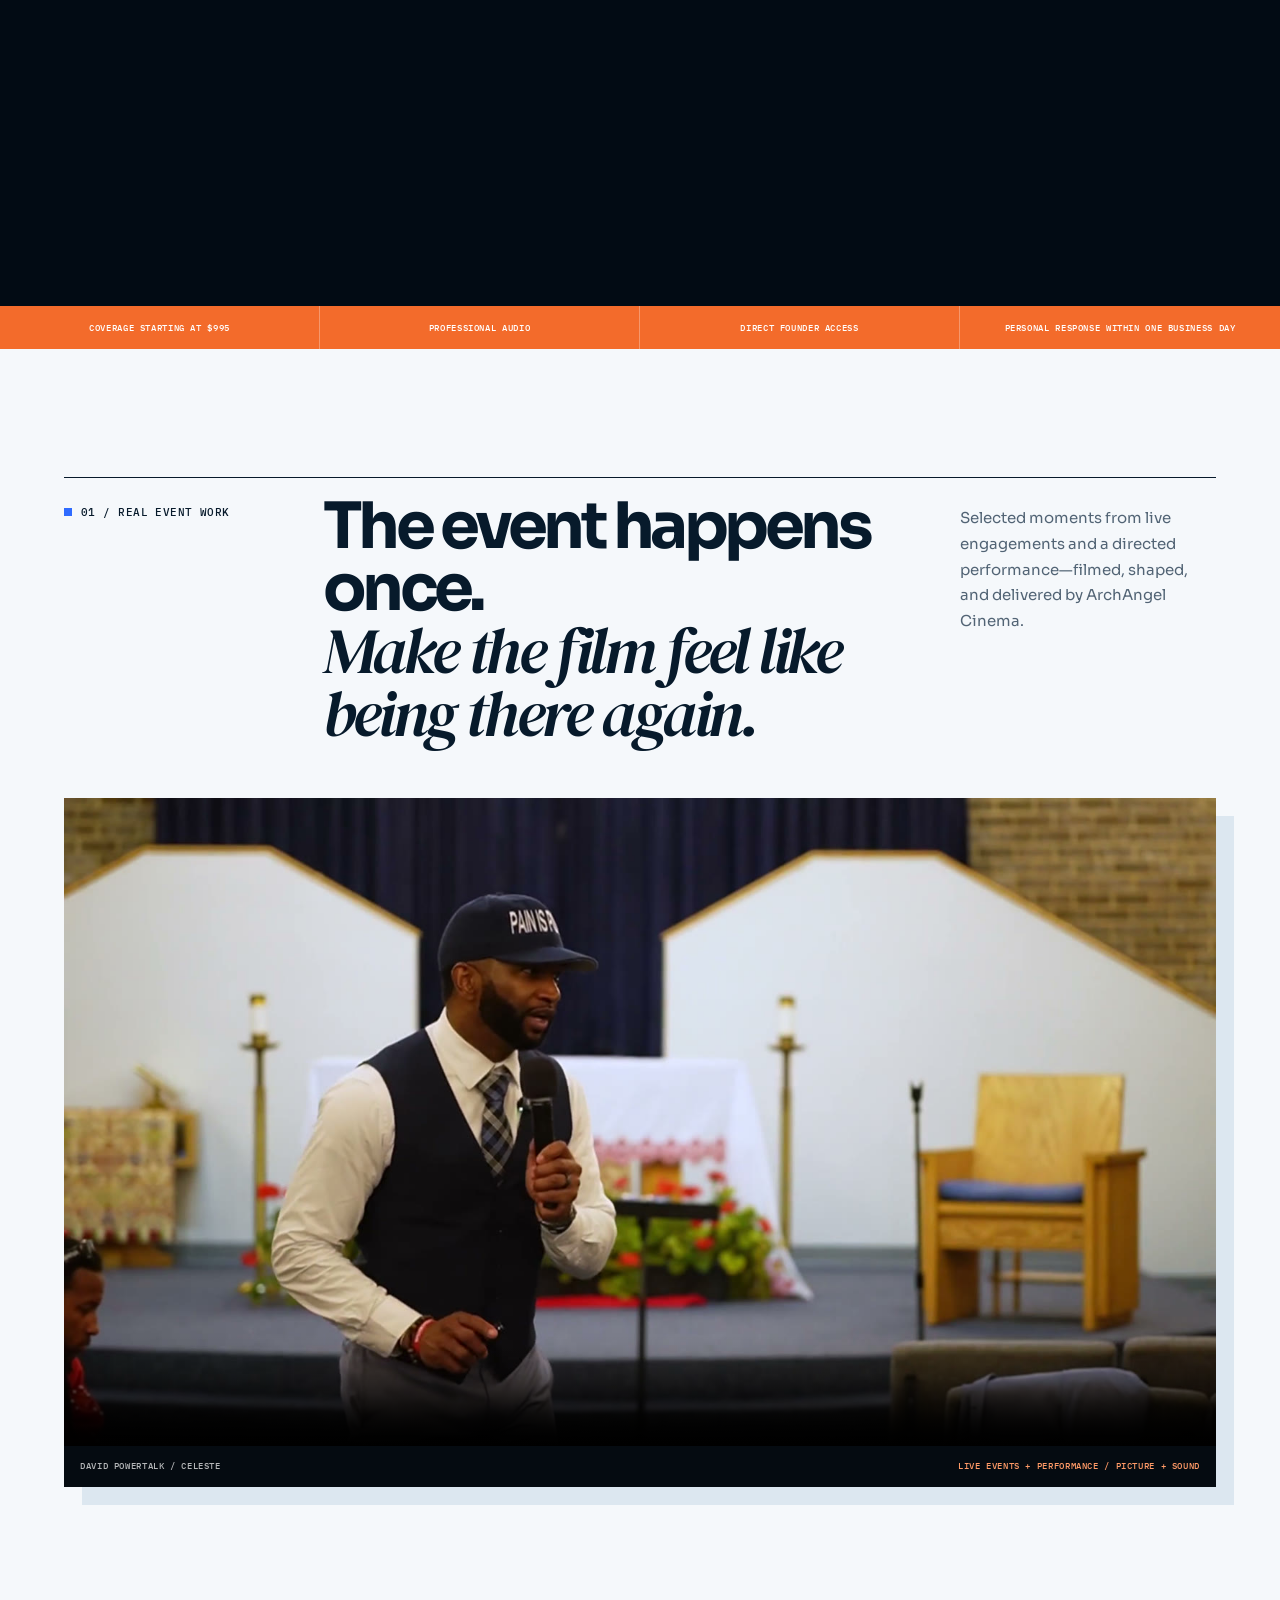
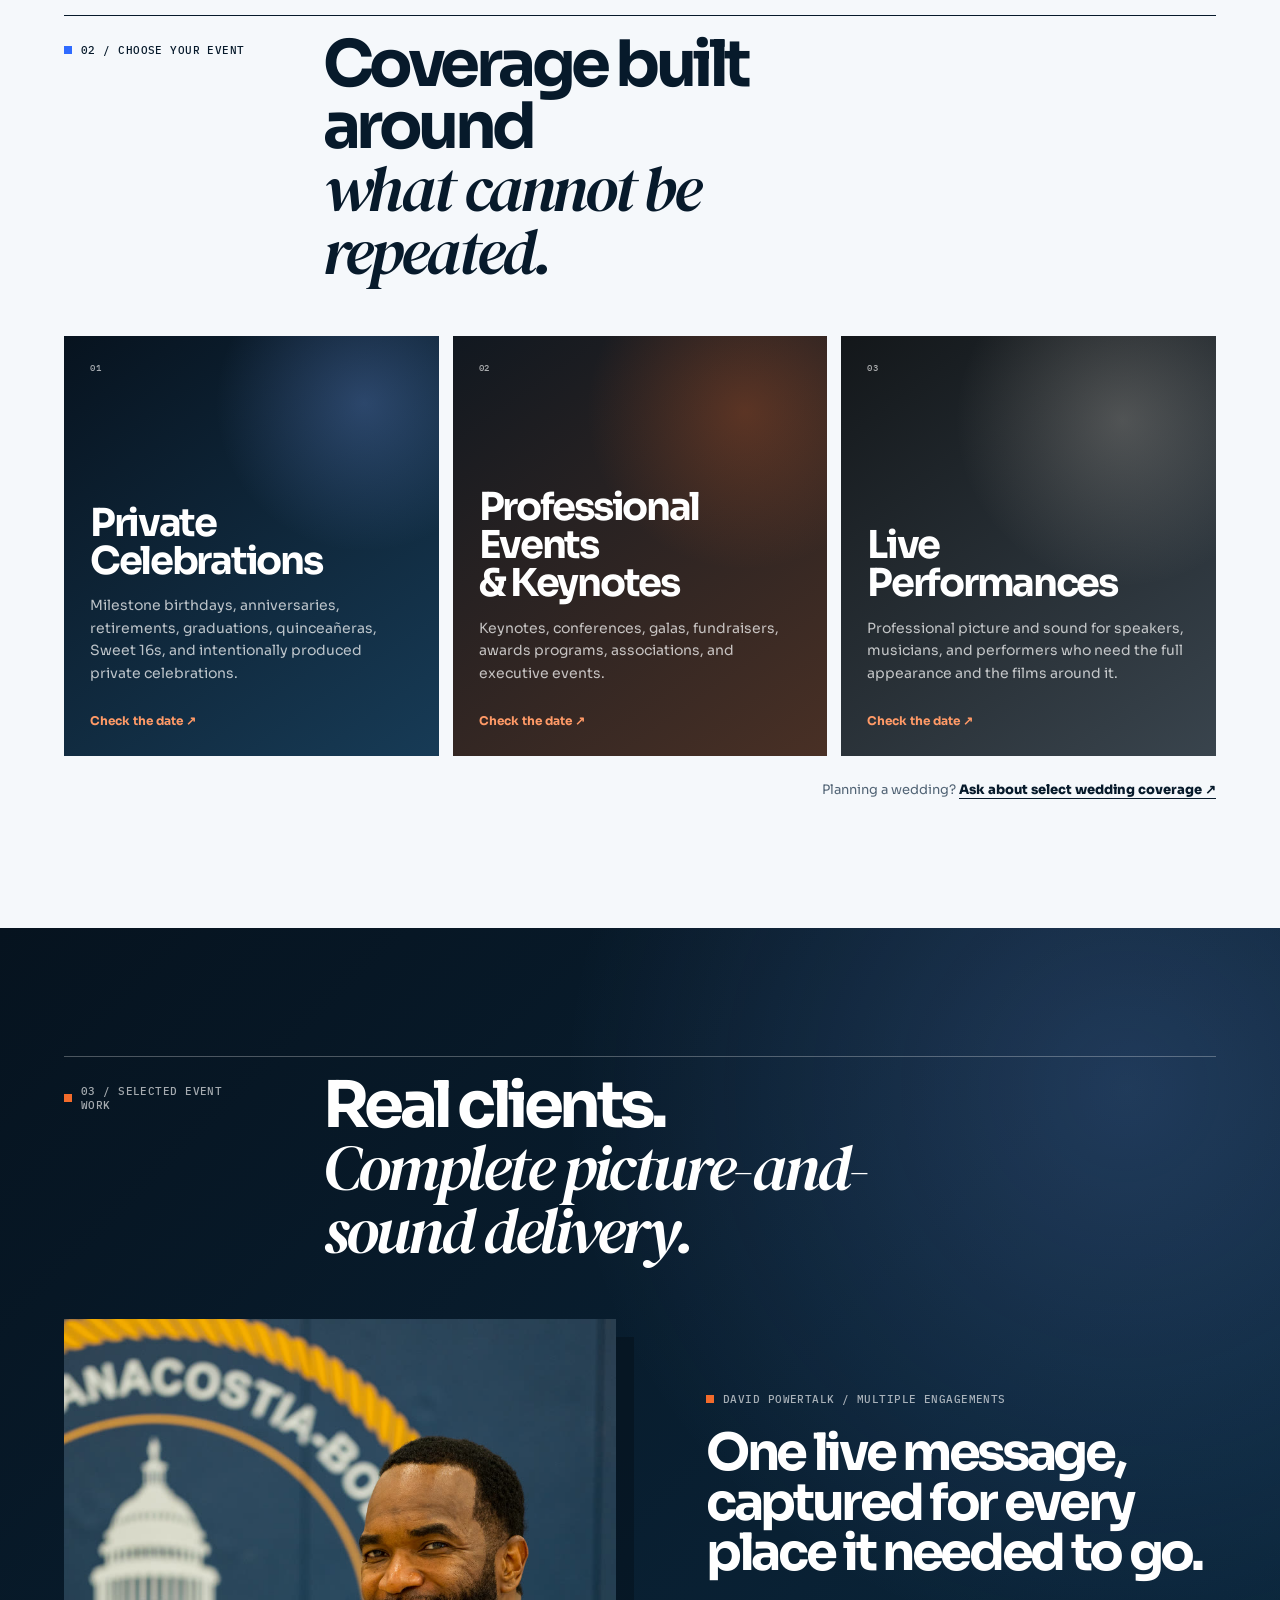
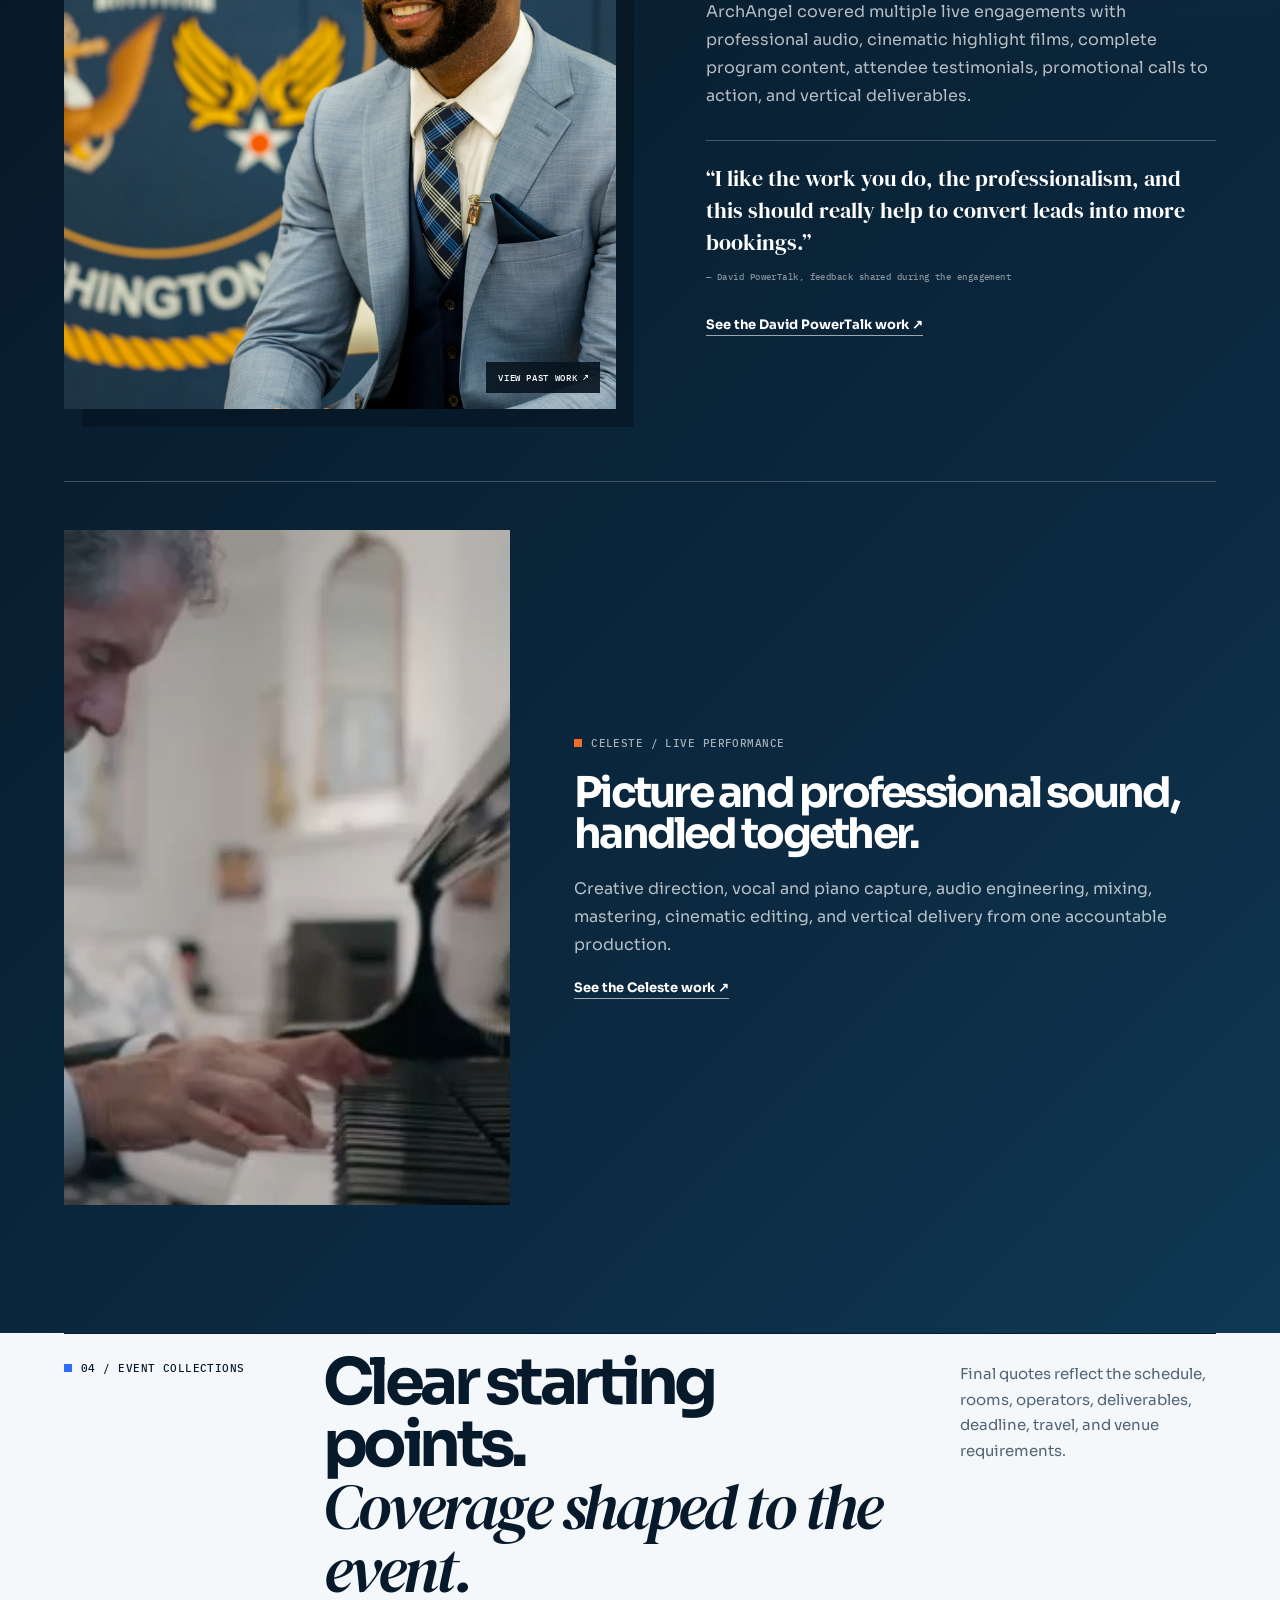
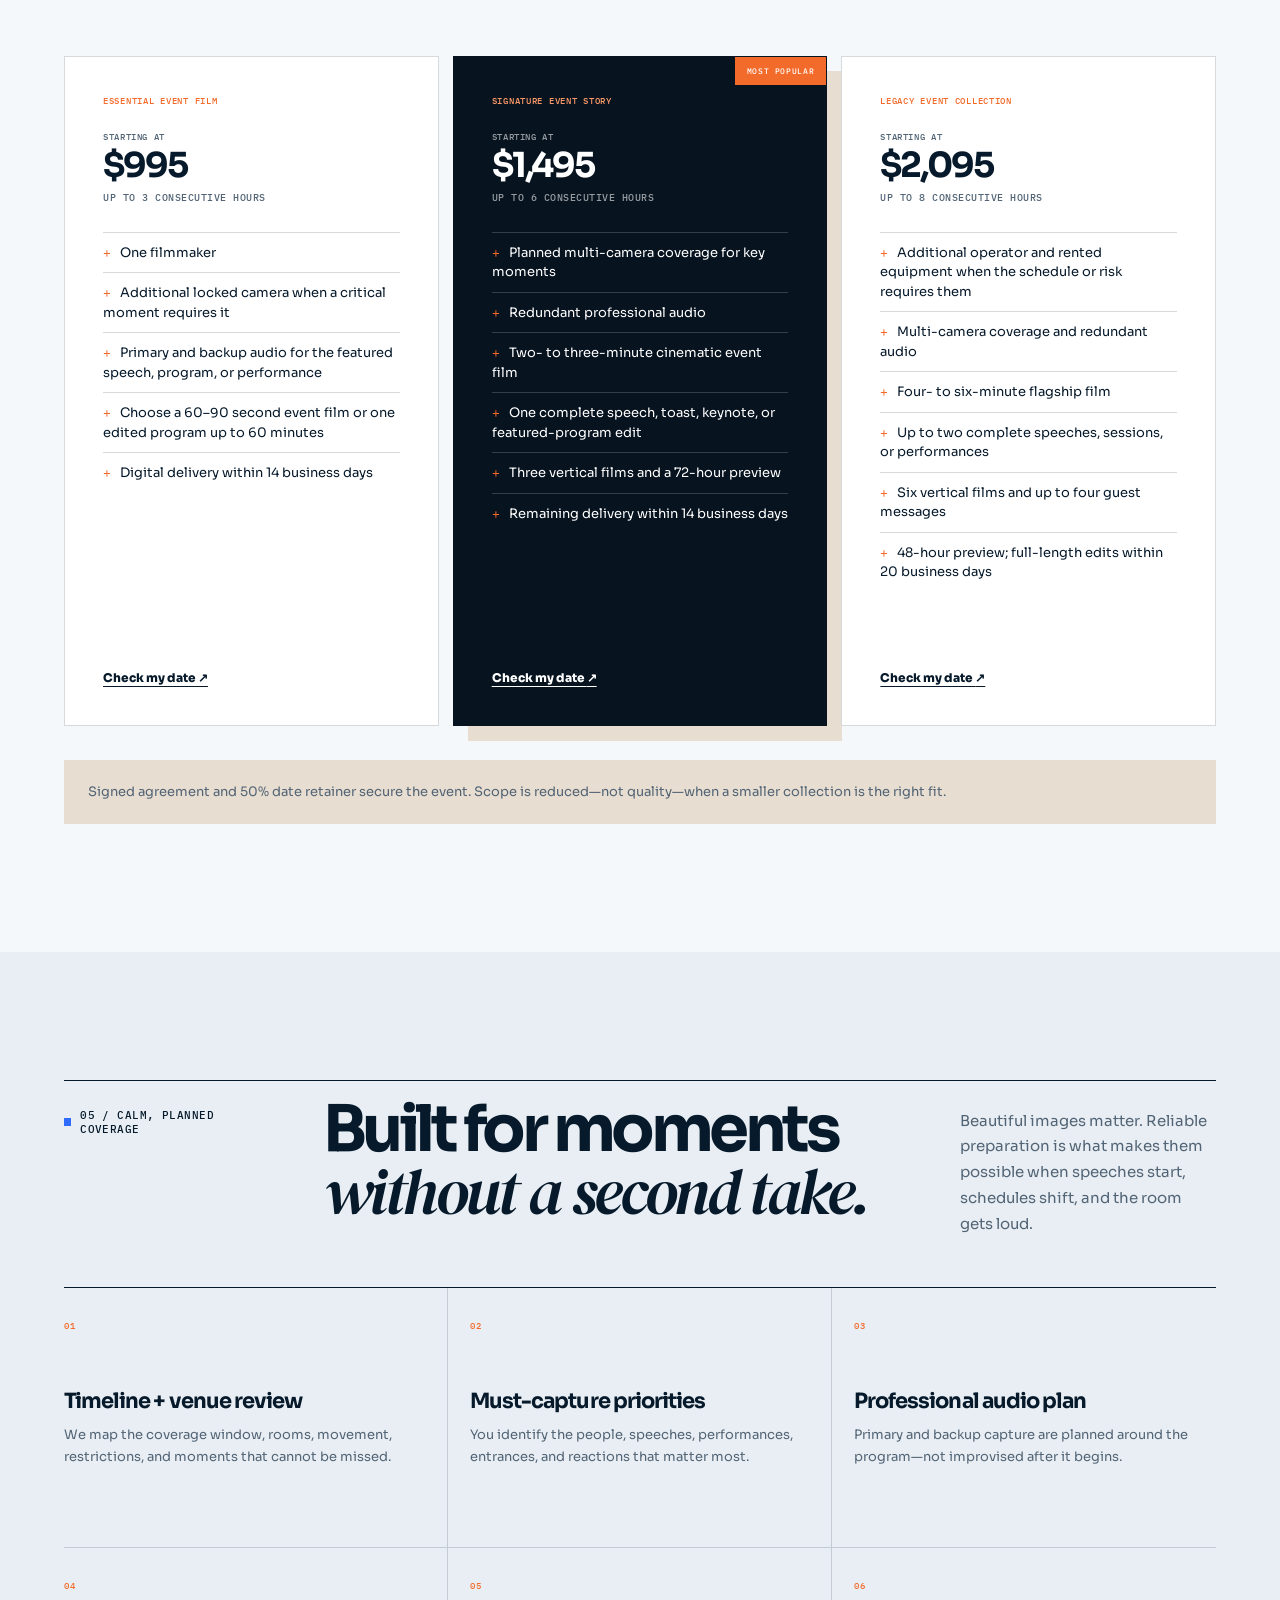
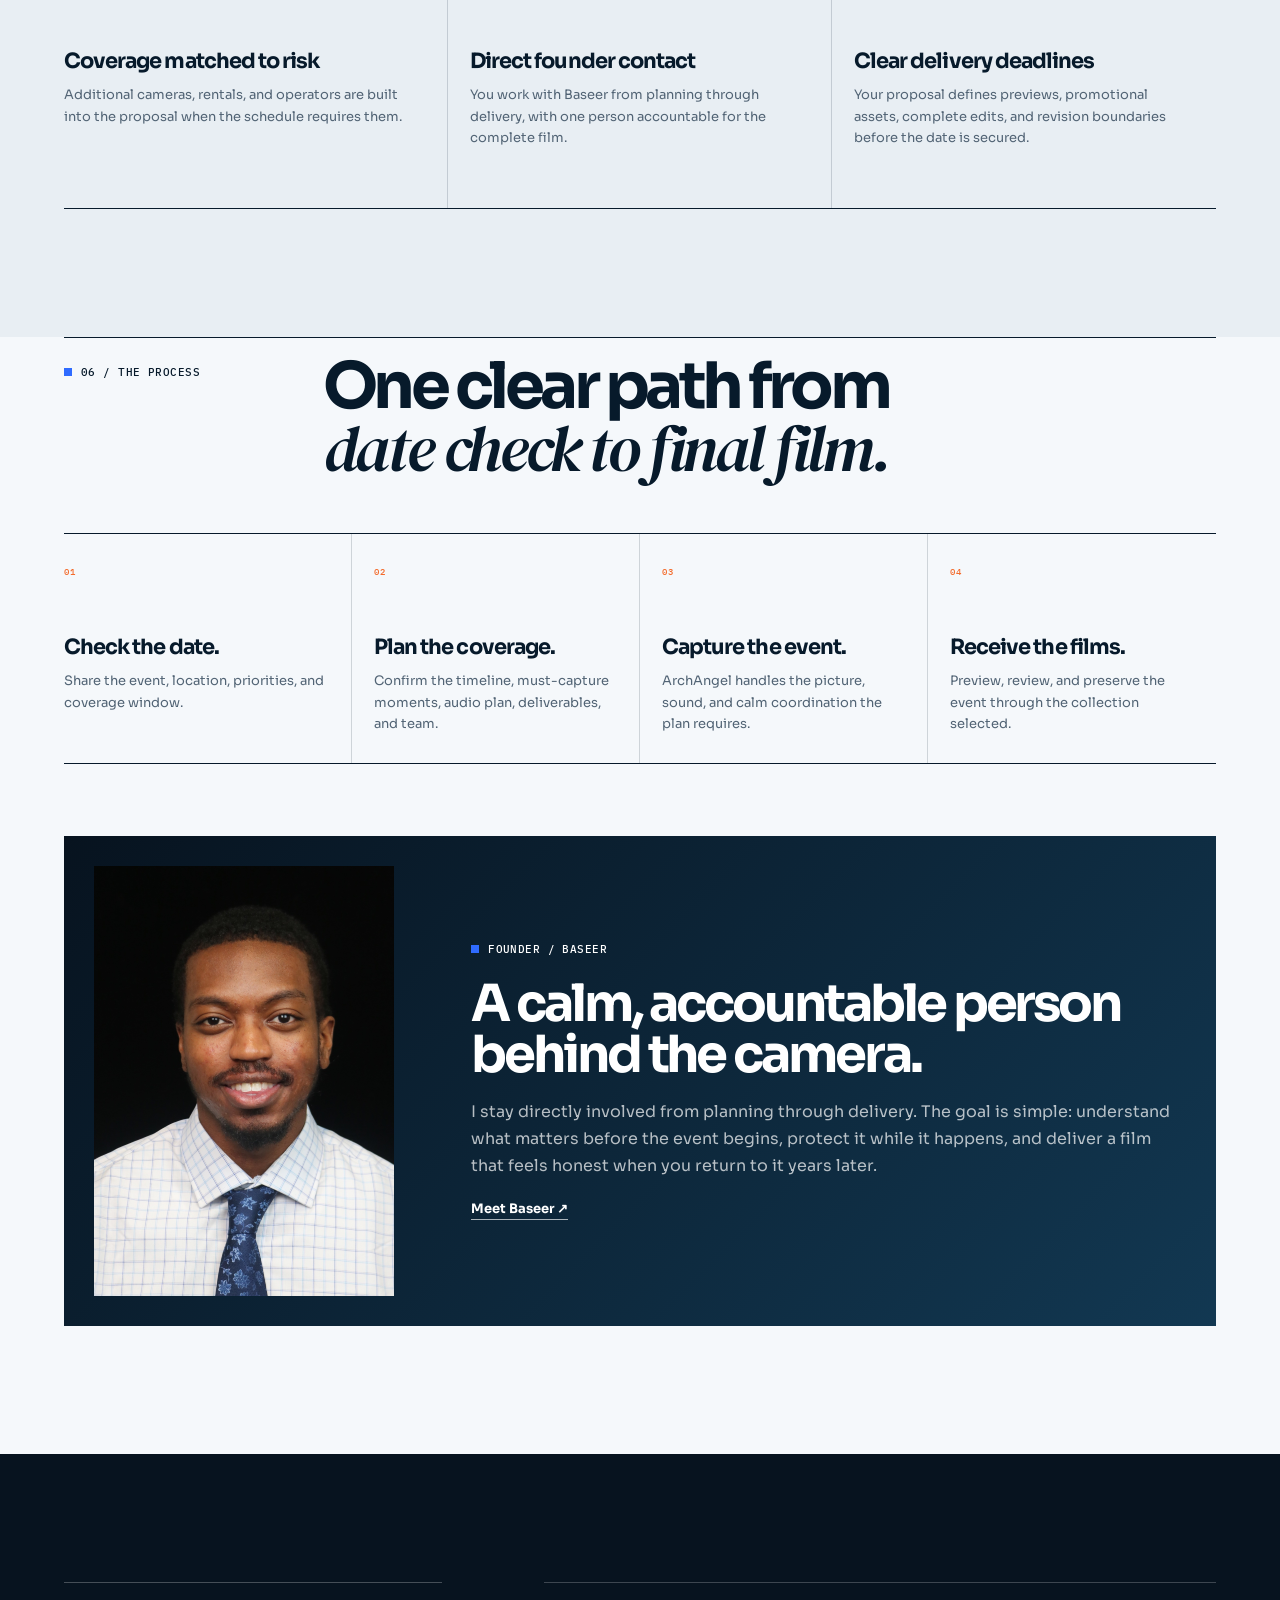
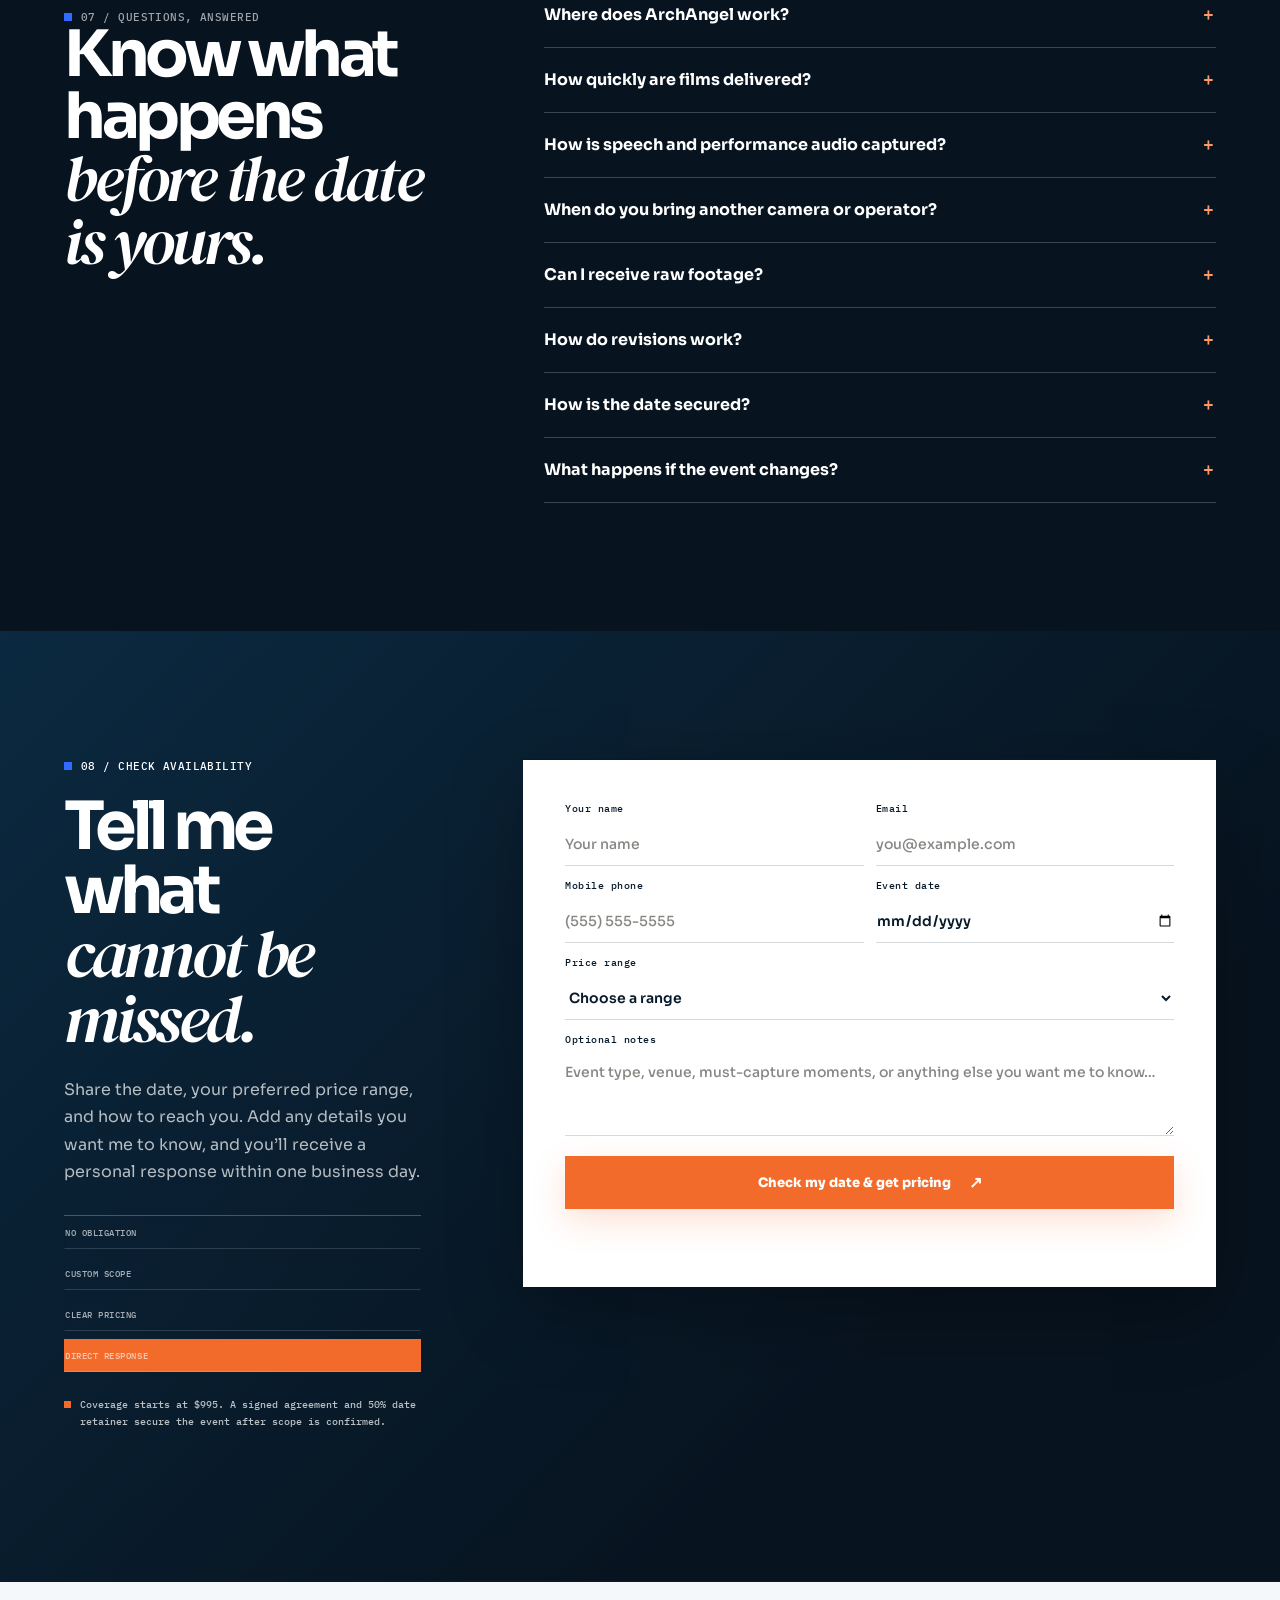
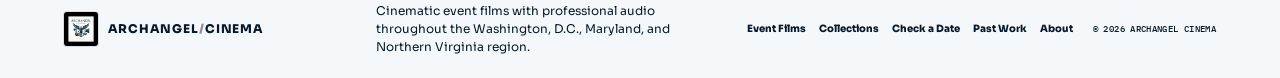
==== commit e0d5345d: "Tighten simplified availability form layout" ====
--- a/index.html
+++ b/index.html
@@ -34,7 +34,7 @@
   <link rel="stylesheet" href="motion.css" />
   <link rel="stylesheet" href="cinematic-scroll.css?v=20260719-events1" />
   <link rel="stylesheet" href="event-pages.css?v=20260719-events1" />
-  <link rel="stylesheet" href="event-home.css?v=20260719-events1" />
+  <link rel="stylesheet" href="event-home.css?v=20260719-events3" />
   <script type="application/ld+json">
   {
     "@context":"https://schema.org",
--- a/event-home.css
+++ b/event-home.css
@@ -221,14 +221,14 @@
 .faq-list p { margin: 0; padding: 0 28px 23px 0; color: rgba(255,255,255,.65); font-size: 14px; line-height: 1.7; }
 
 .event-contact { color: #fff; background: linear-gradient(135deg,#0b2940,#07131f 72%); }
-.event-contact-inner { display: grid; grid-template-columns: minmax(260px,.68fr) minmax(0,1.32fr); gap: clamp(44px,8vw,120px); padding-top: clamp(84px,10vw,142px); padding-bottom: clamp(94px,11vw,154px); }
+.event-contact-inner { display: grid; grid-template-columns: minmax(260px,.68fr) minmax(0,1.32fr); align-items: start; gap: clamp(44px,8vw,120px); padding-top: clamp(84px,10vw,142px); padding-bottom: clamp(94px,11vw,154px); }
 .event-contact-copy h2 { margin: 0 0 24px; font-size: clamp(42px,5.2vw,76px); line-height: .96; letter-spacing: -.075em; }
 .event-contact-copy > p:not(.eyebrow):not(.contact-note) { color: rgba(255,255,255,.7); line-height: 1.7; }
 .event-contact .contact-assurances { display: grid; margin-top: 30px; border-top: 1px solid rgba(255,255,255,.25); }
 .event-contact .contact-assurances span { padding: 10px 0; border-bottom: 1px solid rgba(255,255,255,.15); color: rgba(255,255,255,.64); font: 500 9px var(--mono); letter-spacing: .06em; }
 .event-contact .contact-note { color: rgba(255,255,255,.72); }
 .event-contact .contact-note > span { background: var(--event-orange); }
-.event-availability-form { max-width: none; padding: clamp(24px,4vw,42px); color: var(--ink); background: #fff; box-shadow: 0 24px 70px rgba(0,0,0,.28); }
+.event-availability-form { align-self: start; height: fit-content; max-width: none; padding: clamp(24px,4vw,42px); color: var(--ink); background: #fff; box-shadow: 0 24px 70px rgba(0,0,0,.28); }
 .event-availability-form input,
 .event-availability-form select,
 .event-availability-form textarea { width: 100%; min-height: 43px; border: 0; border-bottom: 1px solid var(--line); border-radius: 0; padding: 9px 0; color: var(--ink); background: transparent; font: 600 14px var(--sans); outline: 0; }
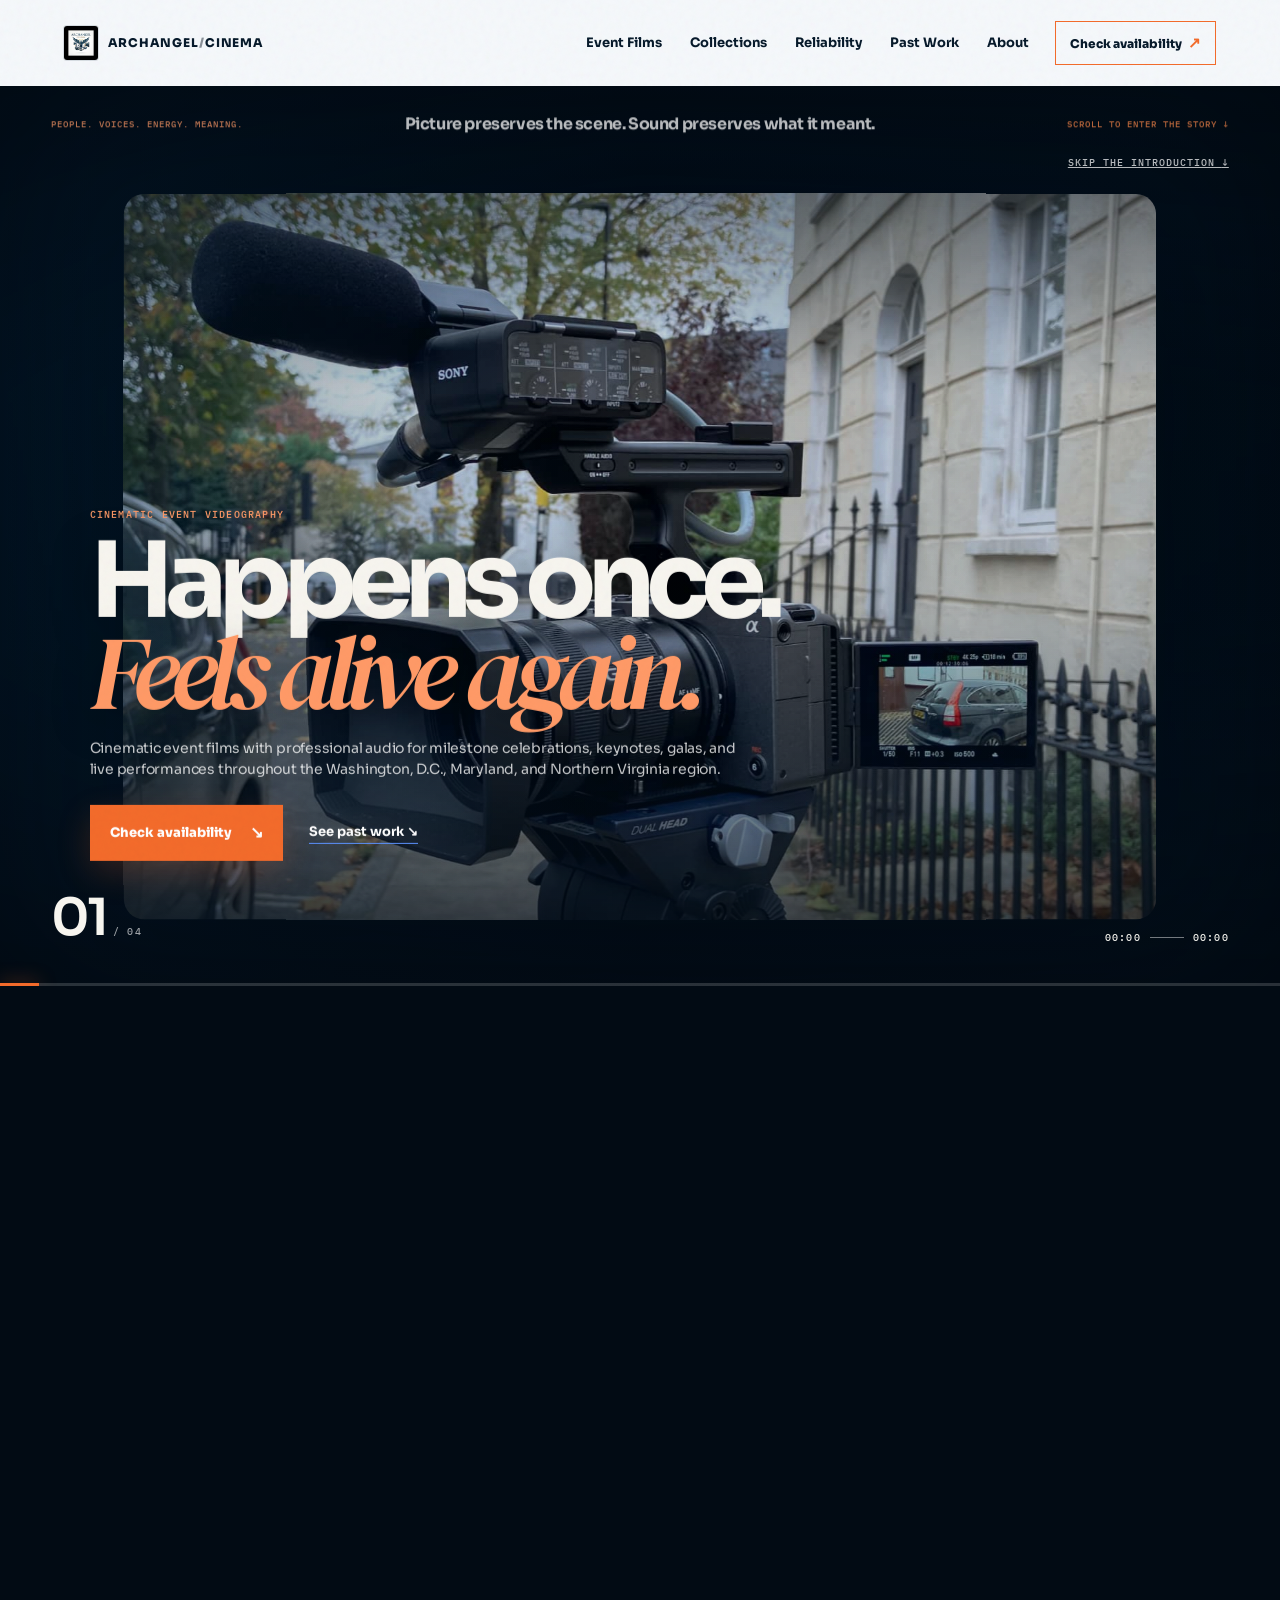
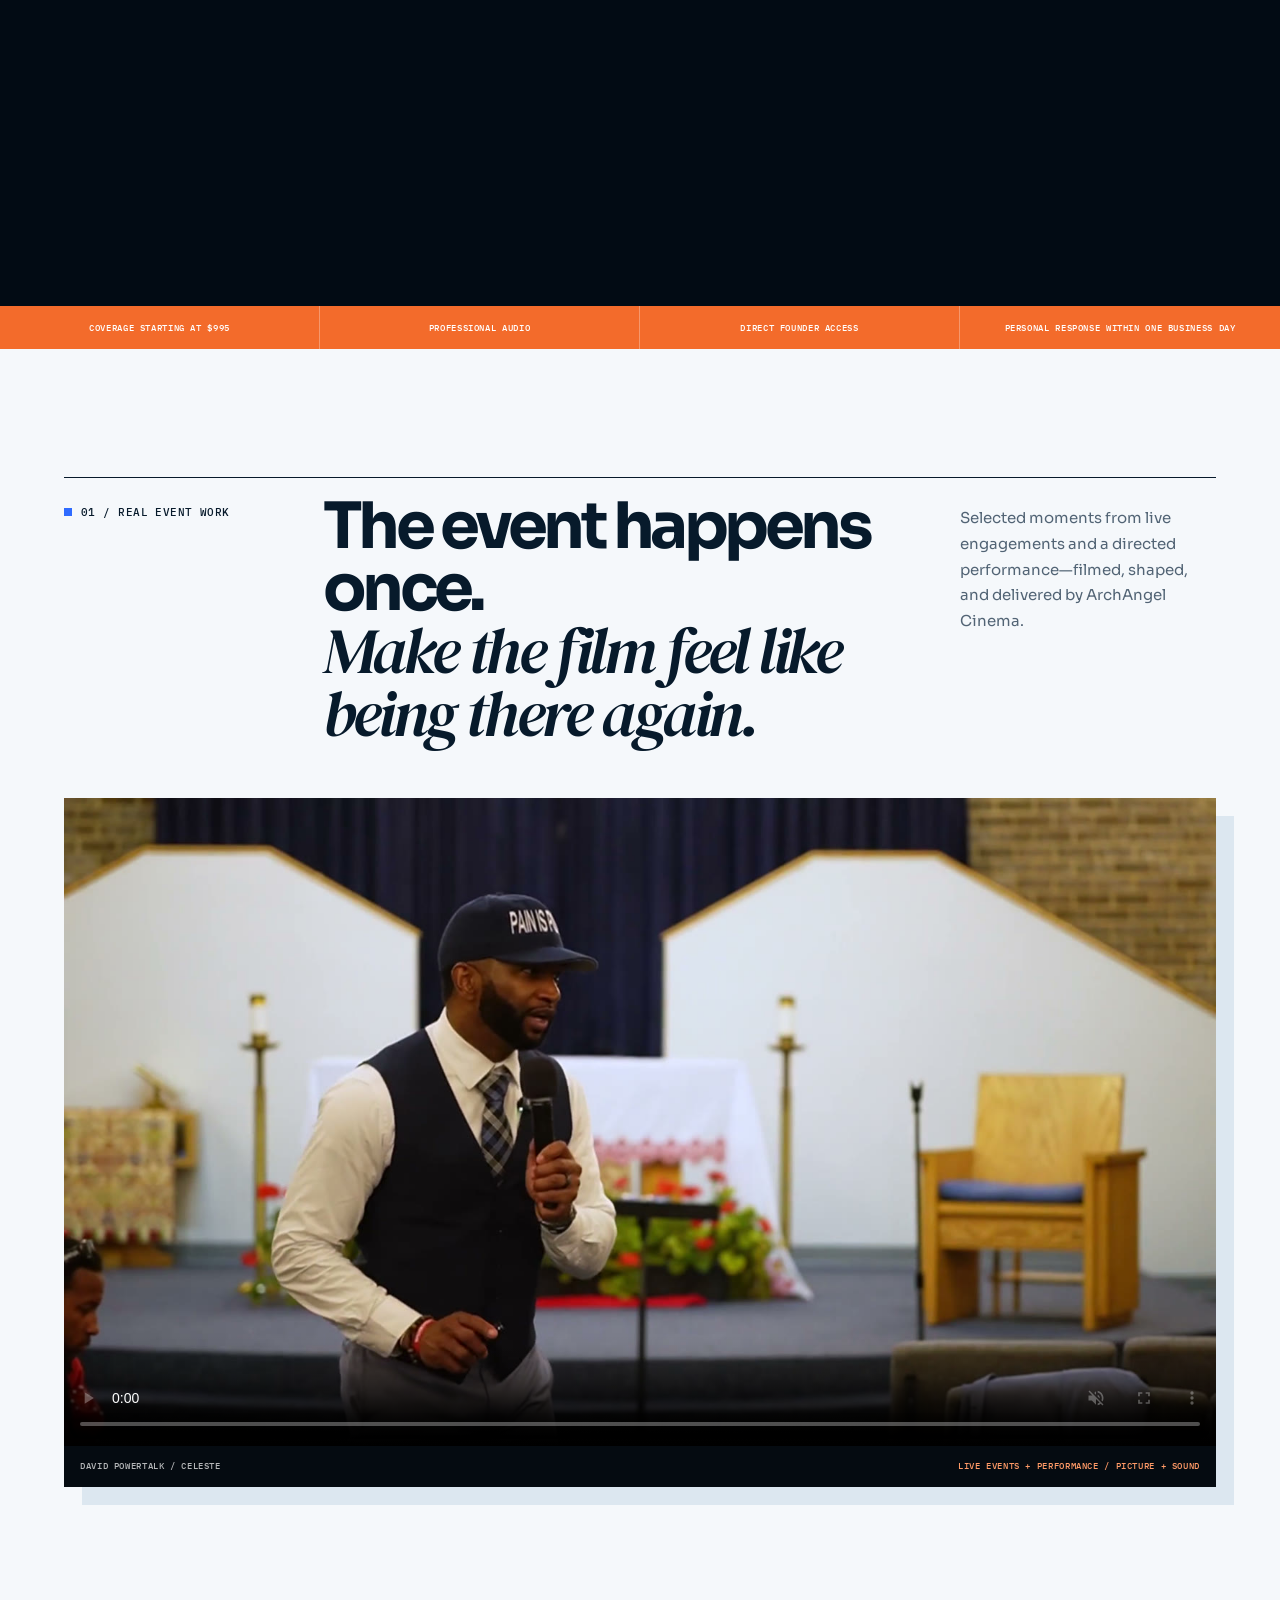
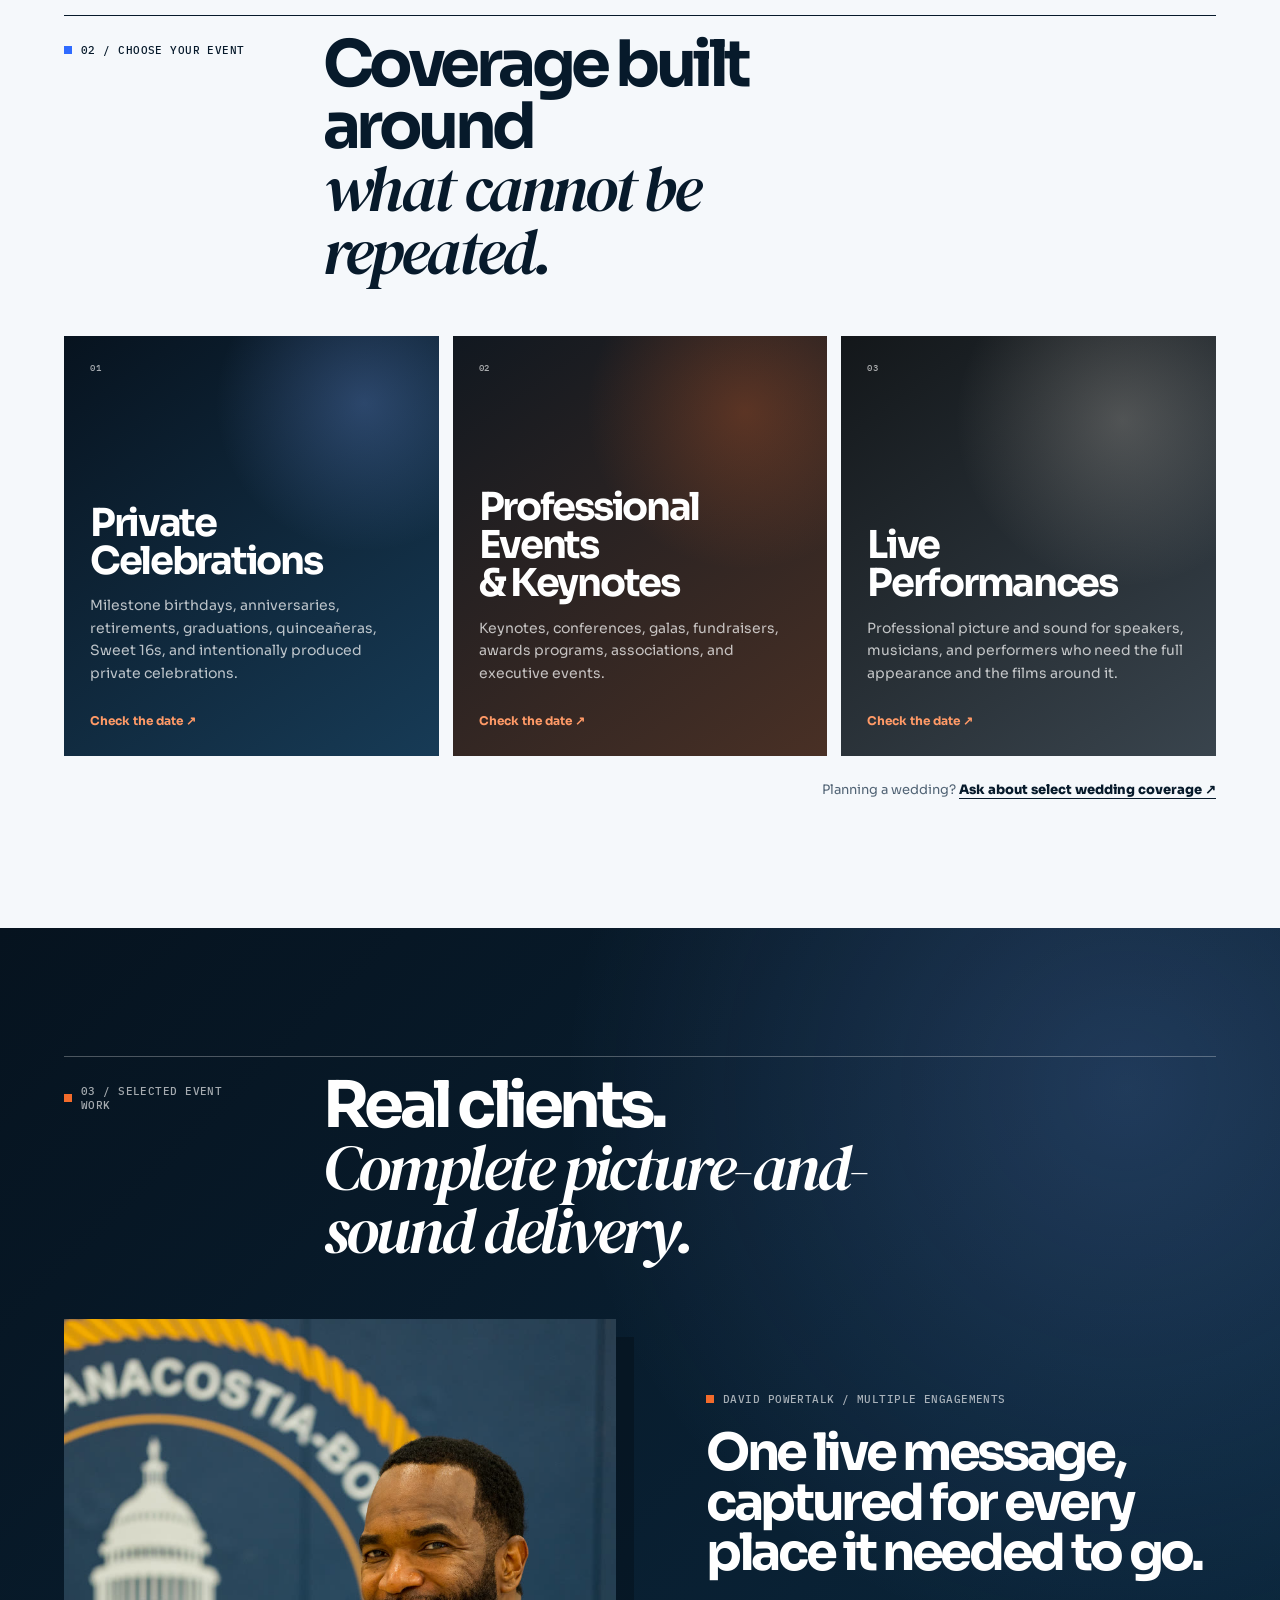
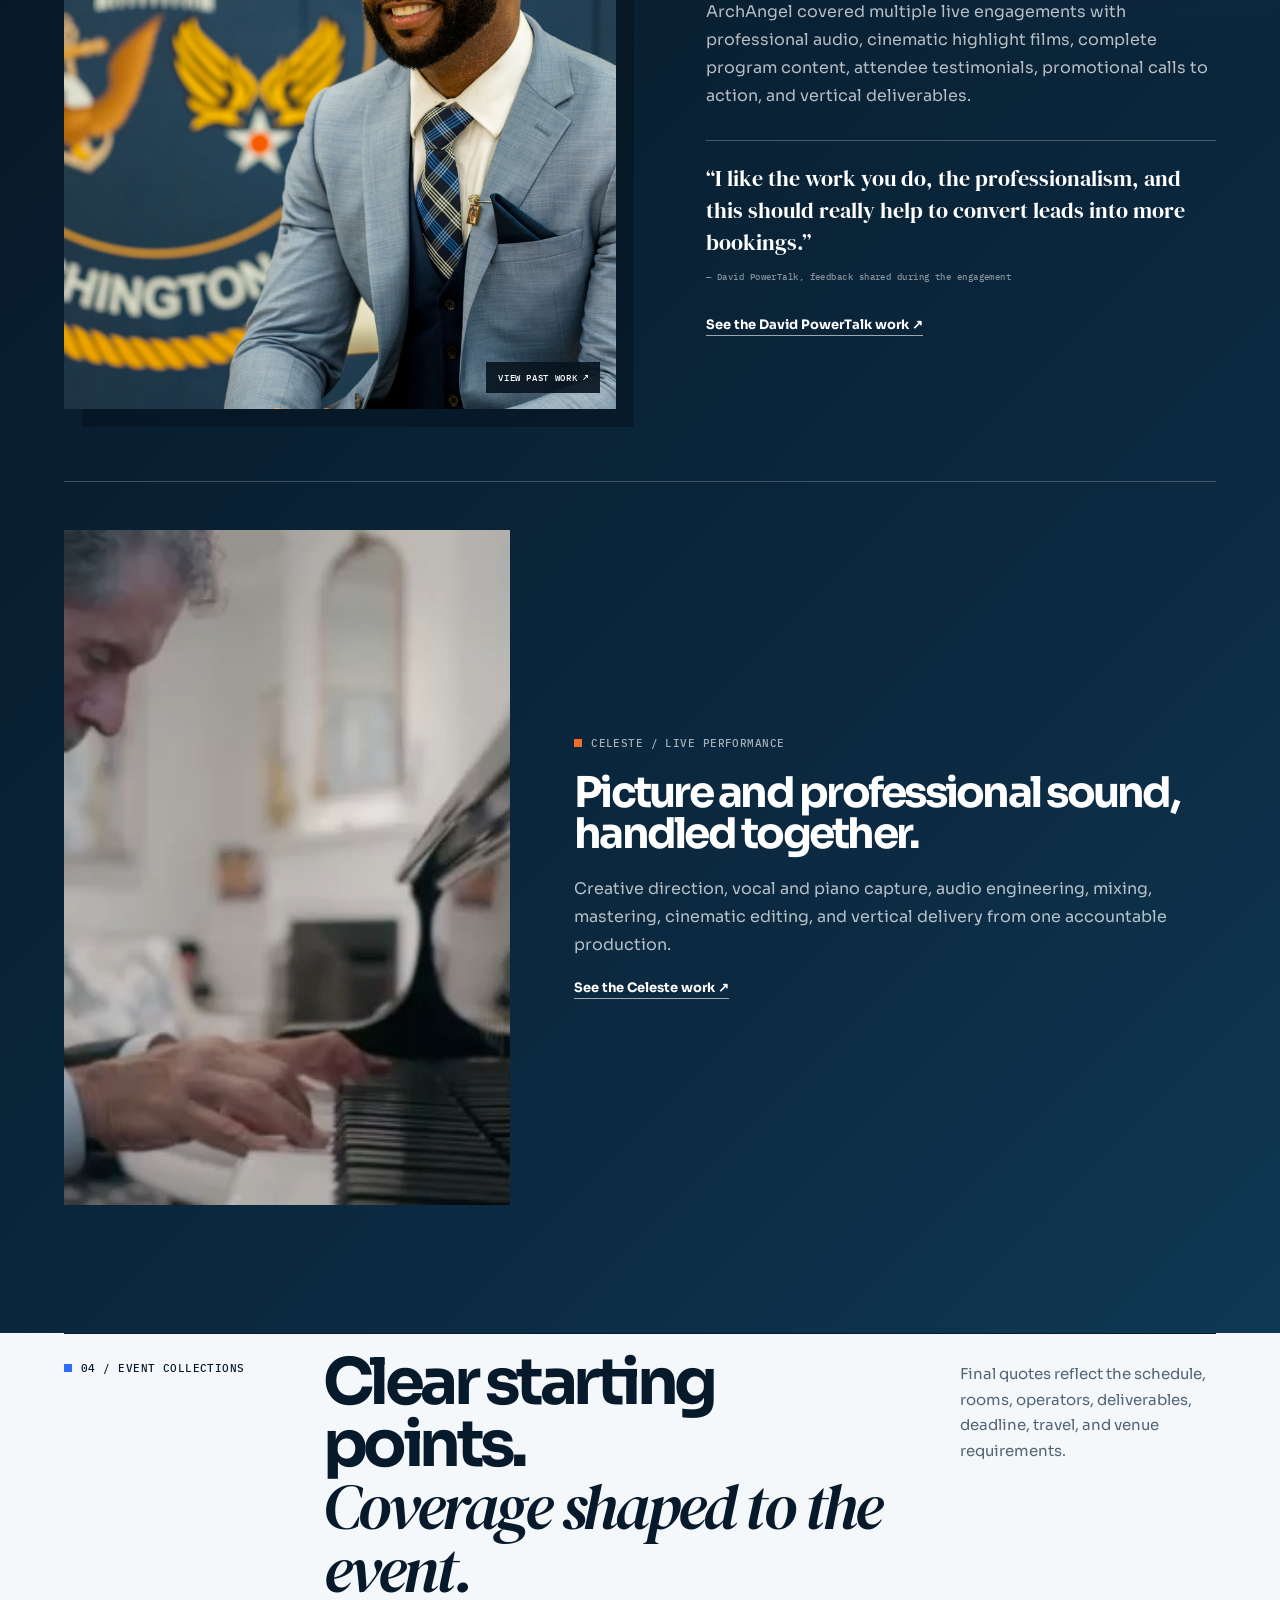
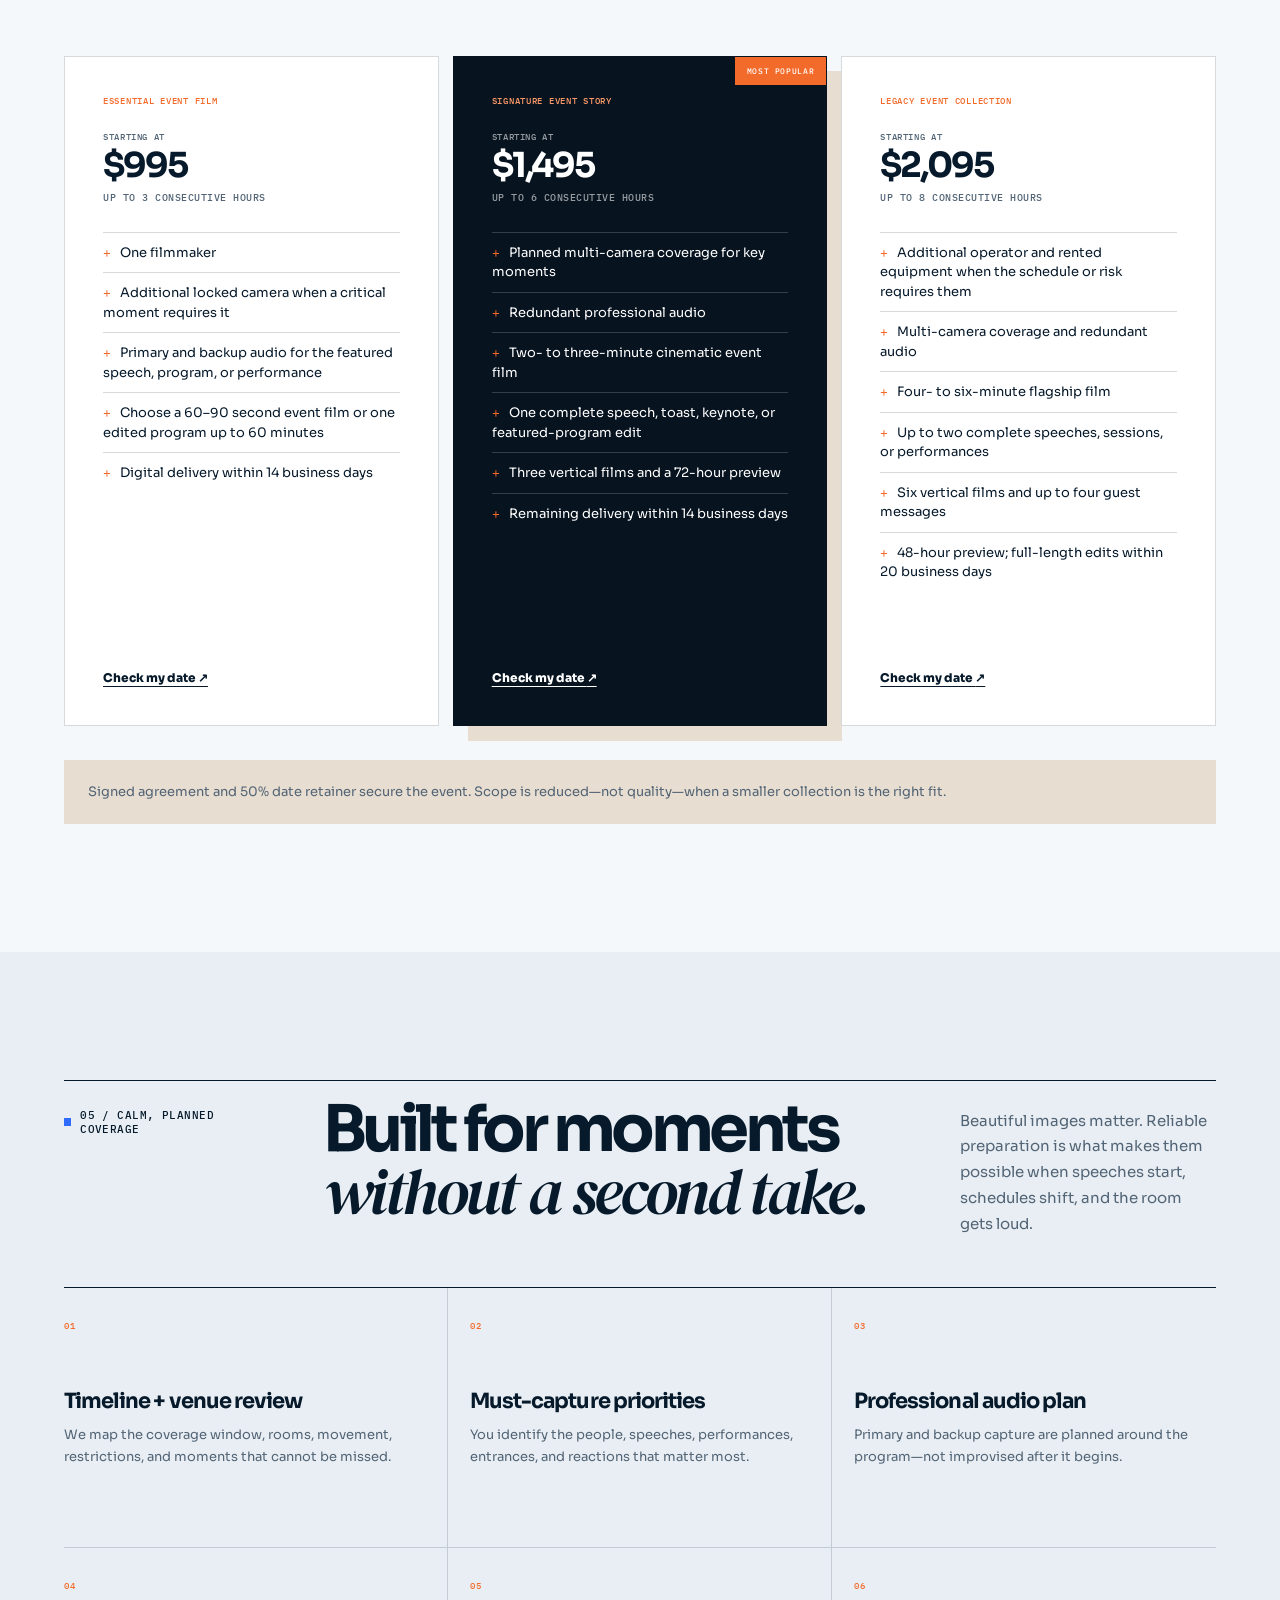
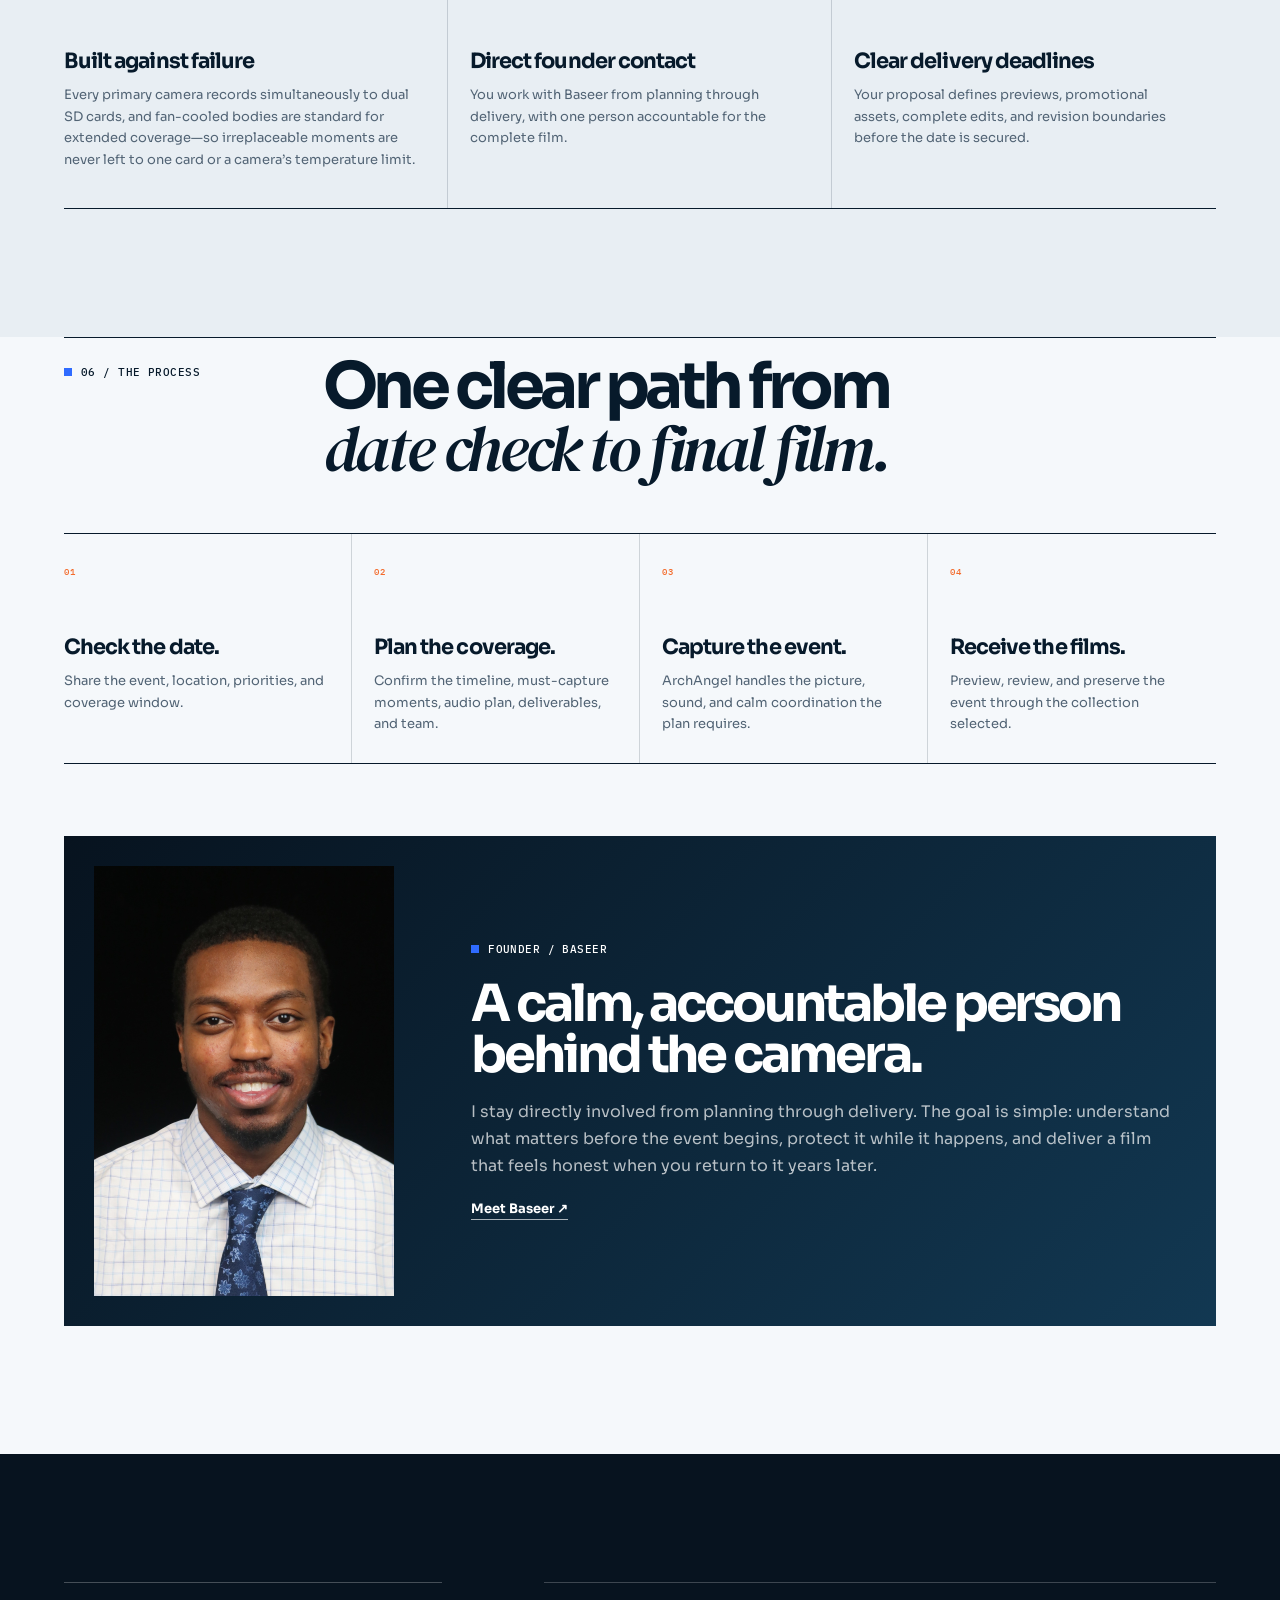
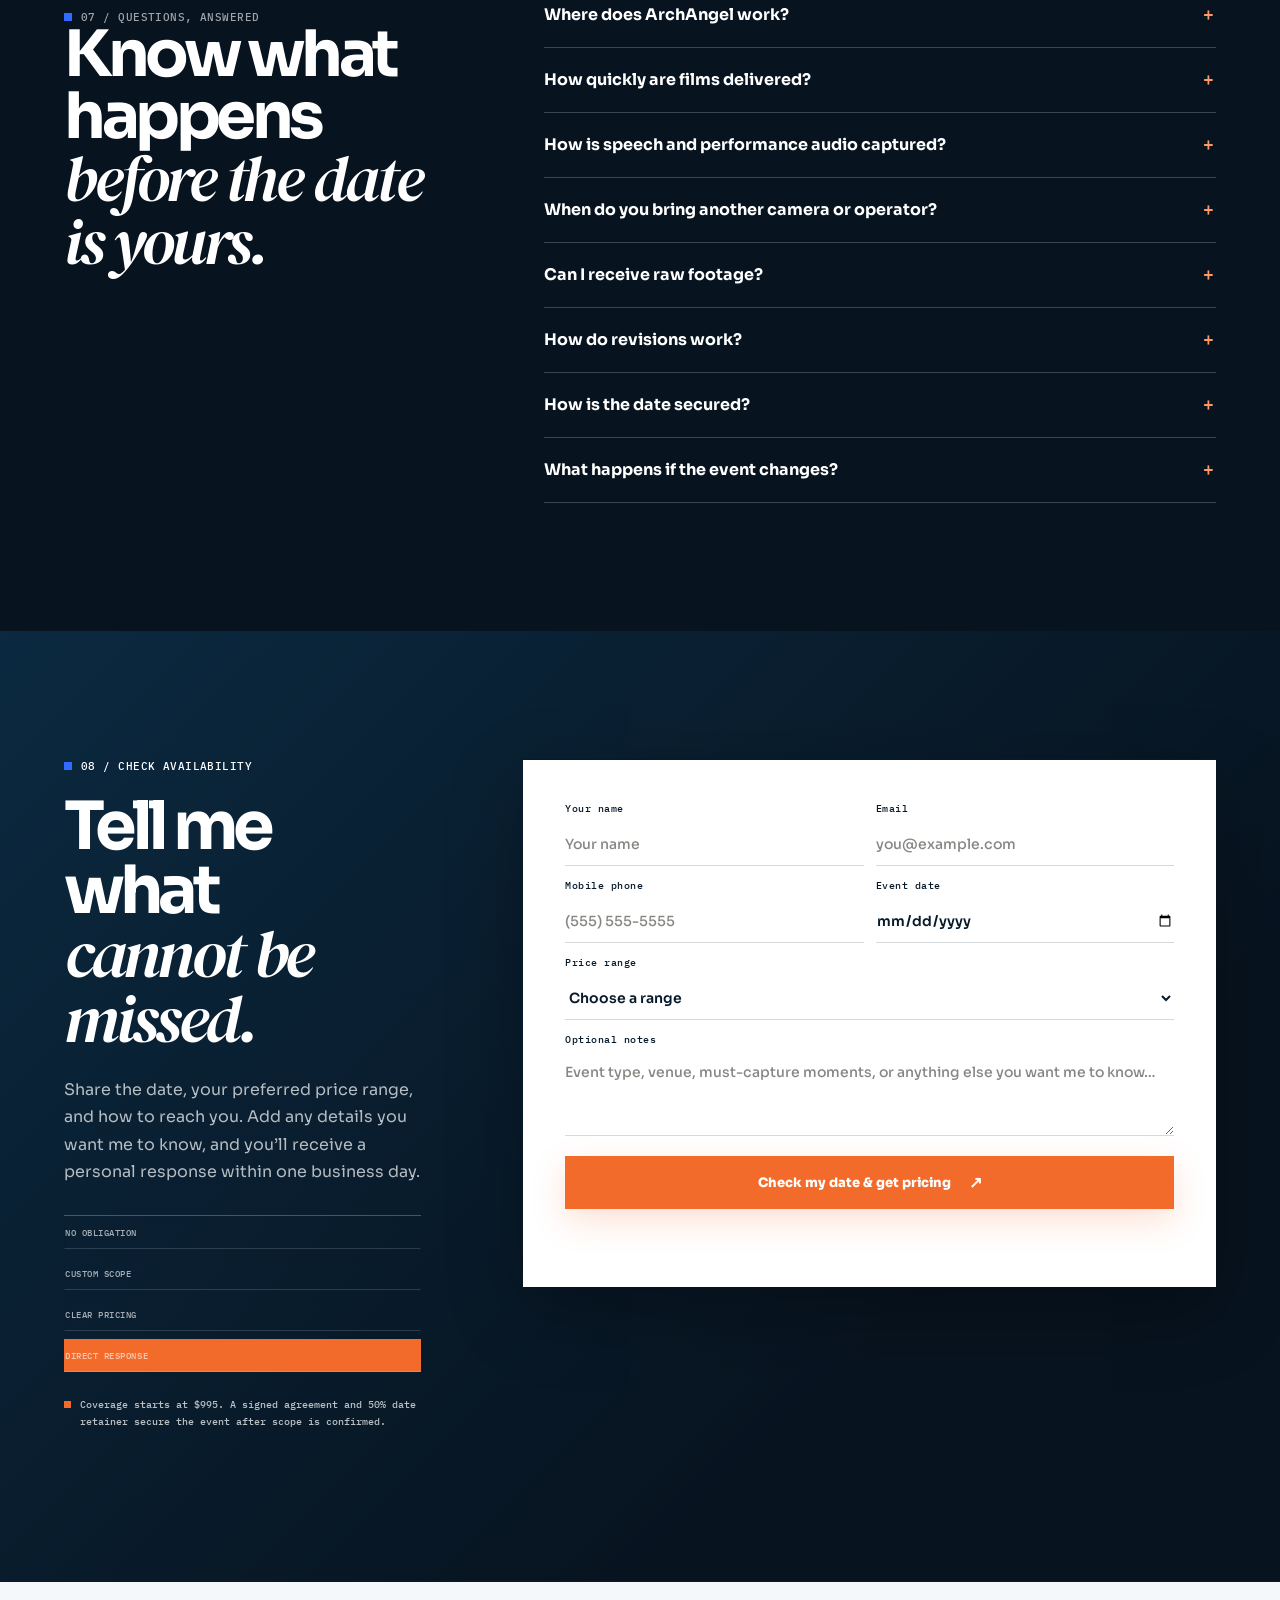
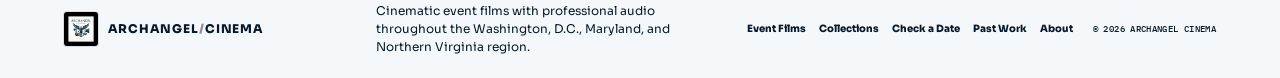
==== commit 47589d0a: "Add camera redundancy reliability proof" ====
--- a/index.html
+++ b/index.html
@@ -167,7 +167,7 @@
     <section class="event-reliability" id="reliability">
       <div class="section-shell event-reliability-inner">
         <div class="event-section-heading scroll-reveal"><p class="eyebrow"><span></span> 05 / CALM, PLANNED COVERAGE</p><h2>Built for moments<br /><em>without a second take.</em></h2><p>Beautiful images matter. Reliable preparation is what makes them possible when speeches start, schedules shift, and the room gets loud.</p></div>
-        <div class="reliability-grid scroll-reveal"><article><span>01</span><h3>Timeline + venue review</h3><p>We map the coverage window, rooms, movement, restrictions, and moments that cannot be missed.</p></article><article><span>02</span><h3>Must-capture priorities</h3><p>You identify the people, speeches, performances, entrances, and reactions that matter most.</p></article><article><span>03</span><h3>Professional audio plan</h3><p>Primary and backup capture are planned around the program—not improvised after it begins.</p></article><article><span>04</span><h3>Coverage matched to risk</h3><p>Additional cameras, rentals, and operators are built into the proposal when the schedule requires them.</p></article><article><span>05</span><h3>Direct founder contact</h3><p>You work with Baseer from planning through delivery, with one person accountable for the complete film.</p></article><article><span>06</span><h3>Clear delivery deadlines</h3><p>Your proposal defines previews, promotional assets, complete edits, and revision boundaries before the date is secured.</p></article></div>
+        <div class="reliability-grid scroll-reveal"><article><span>01</span><h3>Timeline + venue review</h3><p>We map the coverage window, rooms, movement, restrictions, and moments that cannot be missed.</p></article><article><span>02</span><h3>Must-capture priorities</h3><p>You identify the people, speeches, performances, entrances, and reactions that matter most.</p></article><article><span>03</span><h3>Professional audio plan</h3><p>Primary and backup capture are planned around the program—not improvised after it begins.</p></article><article><span>04</span><h3>Built against failure</h3><p>Every primary camera records simultaneously to dual SD cards, and fan-cooled bodies are standard for extended coverage—so irreplaceable moments are never left to one card or a camera’s temperature limit.</p></article><article><span>05</span><h3>Direct founder contact</h3><p>You work with Baseer from planning through delivery, with one person accountable for the complete film.</p></article><article><span>06</span><h3>Clear delivery deadlines</h3><p>Your proposal defines previews, promotional assets, complete edits, and revision boundaries before the date is secured.</p></article></div>
       </div>
     </section>
 
